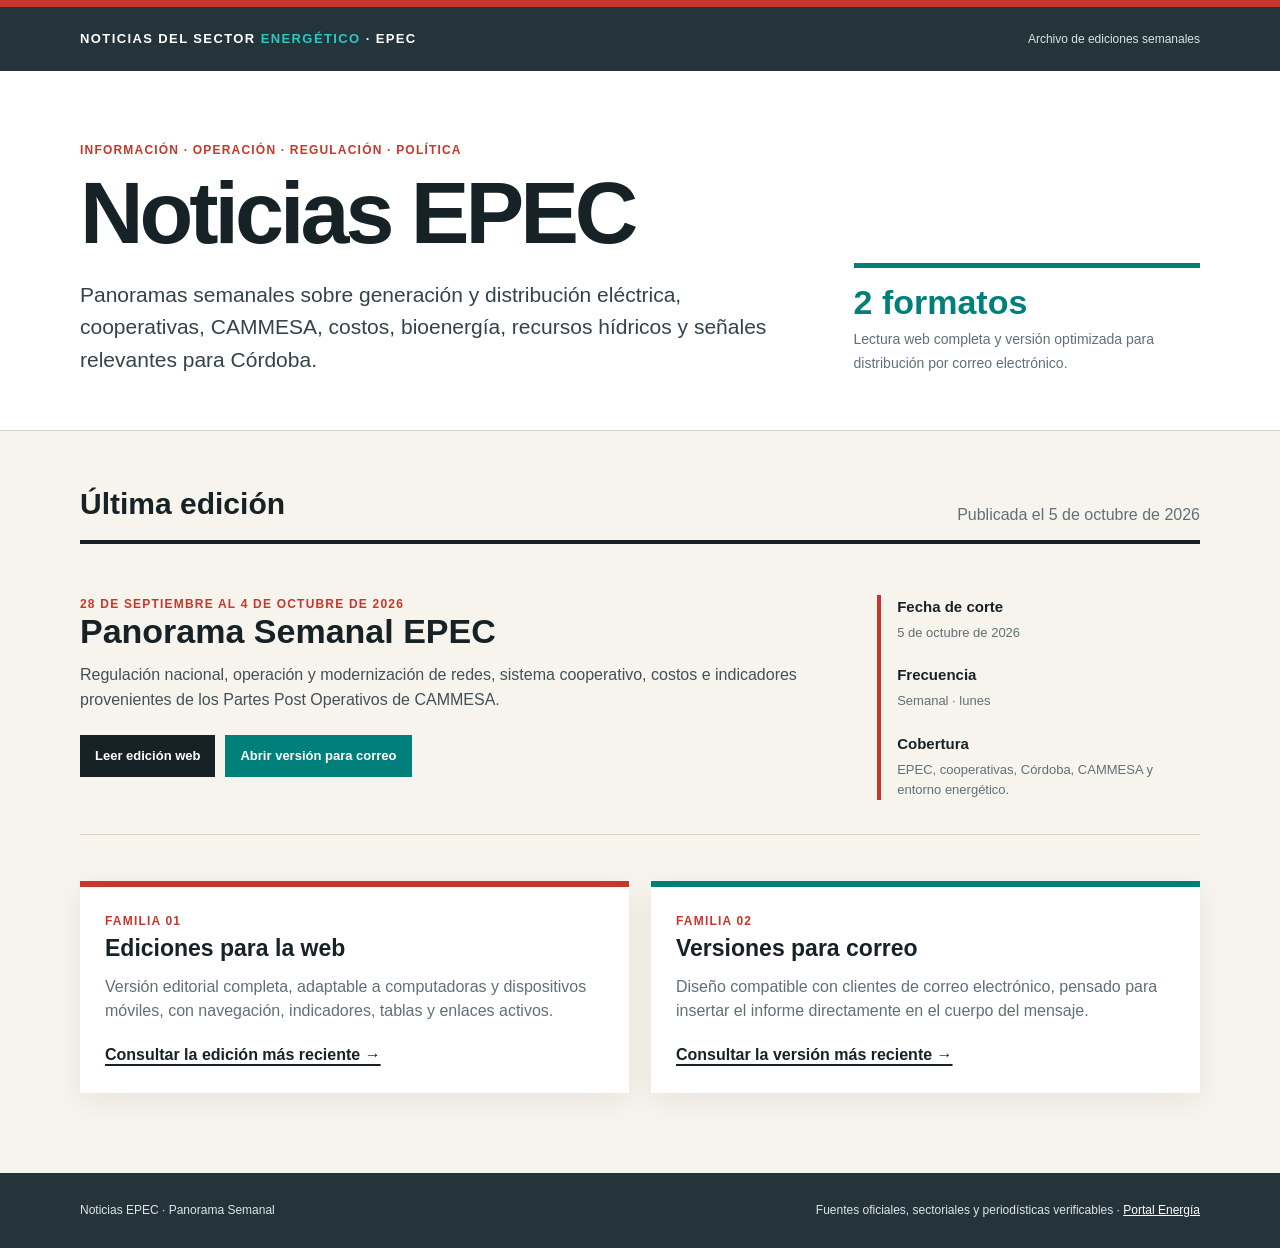
==== index.html @ 36ed0ee5 "Publicar Panorama Semanal EPEC del 5 de octubre de 2026" ====
<!doctype html>
<html lang="es">
<head>
  <meta charset="utf-8">
  <meta name="viewport" content="width=device-width,initial-scale=1">
  <meta name="description" content="Panorama Semanal EPEC: noticias, informes e indicadores sobre generación y distribución eléctrica en Córdoba.">
  <title>Noticias EPEC | Panorama Semanal</title>
  <style>
    :root{--ink:#172226;--paper:#f7f4ed;--white:#fff;--red:#c9362c;--teal:#007f7b;--line:#d8d1c4;--muted:#607076;--dark:#24343a}
    *{box-sizing:border-box}body{margin:0;background:var(--paper);color:var(--ink);font-family:Arial,Calibri,sans-serif;line-height:1.55}
    a{color:inherit}.masthead{background:var(--dark);color:#fff;border-top:7px solid var(--red)}
    .masthead-inner,.wrap{width:min(1120px,calc(100% - 40px));margin:auto}.masthead-inner{padding:22px 0;display:flex;justify-content:space-between;gap:24px;align-items:center}
    .brand{font-size:13px;font-weight:700;letter-spacing:1.4px;text-transform:uppercase}.brand span{color:#2dc6c1}.edition{font-size:12px;color:#dbe4e5}
    .hero{background:#fff;border-bottom:1px solid var(--line)}.hero-grid{width:min(1120px,calc(100% - 40px));margin:auto;padding:70px 0 54px;display:grid;grid-template-columns:1.35fr .65fr;gap:54px;align-items:end}
    .eyebrow{color:var(--red);font-size:12px;font-weight:700;letter-spacing:1.2px;text-transform:uppercase}.hero h1{font-size:clamp(45px,7vw,88px);line-height:.93;letter-spacing:-4px;margin:12px 0 25px;max-width:800px}
    .intro{font-size:21px;max-width:760px;margin:0;color:#34434a}.signal{border-top:5px solid var(--teal);padding-top:17px}.signal b{display:block;font-size:34px;line-height:1;color:var(--teal);margin-bottom:8px}.signal span{font-size:14px;color:var(--muted)}
    .wrap{padding:50px 0 80px}.section-head{display:flex;align-items:end;justify-content:space-between;gap:20px;border-bottom:4px solid var(--ink);padding-bottom:12px;margin-bottom:25px}.section-head h2{font-size:30px;margin:0}.section-head p{margin:0;color:var(--muted)}
    .lead{display:grid;grid-template-columns:1.4fr .6fr;border-bottom:1px solid var(--line);padding:26px 0 34px;gap:44px}.lead h3{font-size:34px;line-height:1.08;margin:0 0 13px}.lead p{margin:0;color:#405158}
    .meta{font-size:13px;color:var(--muted);border-left:4px solid var(--red);padding-left:16px}.meta strong{display:block;color:var(--ink);font-size:15px;margin-bottom:5px}
    .actions{display:flex;flex-wrap:wrap;gap:10px;margin-top:22px}.btn{display:inline-block;padding:11px 15px;background:var(--ink);color:#fff;text-decoration:none;font-size:13px;font-weight:700}.btn.alt{background:var(--teal)}
    .families{display:grid;grid-template-columns:1fr 1fr;gap:22px;margin-top:46px}.card{background:#fff;border-top:6px solid var(--red);padding:25px;box-shadow:0 8px 28px rgba(26,35,38,.07)}.card.email{border-top-color:var(--teal)}.card h3{font-size:23px;margin:0 0 8px}.card p{color:var(--muted);margin:0 0 19px}.card a{font-weight:700;text-decoration-thickness:2px;text-underline-offset:4px}
    footer{background:var(--dark);color:#dce5e6;padding:28px 0;font-size:12px}footer .wrap{padding:0;display:flex;justify-content:space-between;gap:20px}footer a{color:#fff}
    @media(max-width:760px){.hero-grid,.lead,.families{grid-template-columns:1fr}.hero-grid{padding:48px 0}.hero h1{letter-spacing:-2px}.signal{margin-top:12px}.masthead-inner,footer .wrap{align-items:flex-start;flex-direction:column}.lead{gap:22px}.section-head{align-items:flex-start;flex-direction:column}}
  </style>
</head>
<body>
  <header class="masthead"><div class="masthead-inner"><div class="brand">Noticias del sector <span>energético</span> · EPEC</div><div class="edition">Archivo de ediciones semanales</div></div></header>
  <section class="hero"><div class="hero-grid"><div><div class="eyebrow">Información · operación · regulación · política</div><h1>Noticias EPEC</h1><p class="intro">Panoramas semanales sobre generación y distribución eléctrica, cooperativas, CAMMESA, costos, bioenergía, recursos hídricos y señales relevantes para Córdoba.</p></div><div class="signal"><b>2 formatos</b><span>Lectura web completa y versión optimizada para distribución por correo electrónico.</span></div></div></section>
  <main class="wrap">
    <div class="section-head"><h2>Última edición</h2><p>Publicada el 5 de octubre de 2026</p></div>
    <article class="lead">
      <div><div class="eyebrow">28 de septiembre al 4 de octubre de 2026</div><h3>Panorama Semanal EPEC</h3><p>Regulación nacional, operación y modernización de redes, sistema cooperativo, costos e indicadores provenientes de los Partes Post Operativos de CAMMESA.</p><div class="actions"><a class="btn" href="ediciones/2026/10/2026-10-05/index.html">Leer edición web</a><a class="btn alt" href="ediciones/2026/10/2026-10-05/Panorama_Semanal_EPEC_2026-10-05_email.html">Abrir versión para correo</a></div></div>
      <aside class="meta"><strong>Fecha de corte</strong>5 de octubre de 2026<br><br><strong>Frecuencia</strong>Semanal · lunes<br><br><strong>Cobertura</strong>EPEC, cooperativas, Córdoba, CAMMESA y entorno energético.</aside>
    </article>
    <div class="families">
      <section class="card"><div class="eyebrow">Familia 01</div><h3>Ediciones para la web</h3><p>Versión editorial completa, adaptable a computadoras y dispositivos móviles, con navegación, indicadores, tablas y enlaces activos.</p><a href="ediciones/2026/10/2026-10-05/index.html">Consultar la edición más reciente →</a></section>
      <section class="card email"><div class="eyebrow">Familia 02</div><h3>Versiones para correo</h3><p>Diseño compatible con clientes de correo electrónico, pensado para insertar el informe directamente en el cuerpo del mensaje.</p><a href="ediciones/2026/10/2026-10-05/Panorama_Semanal_EPEC_2026-10-05_email.html">Consultar la versión más reciente →</a></section>
    </div>
  </main>
  <footer><div class="wrap"><span>Noticias EPEC · Panorama Semanal</span><span>Fuentes oficiales, sectoriales y periodísticas verificables · <a href="https://fgpino.github.io/energia/">Portal Energía</a></span></div></footer>
</body>
</html>
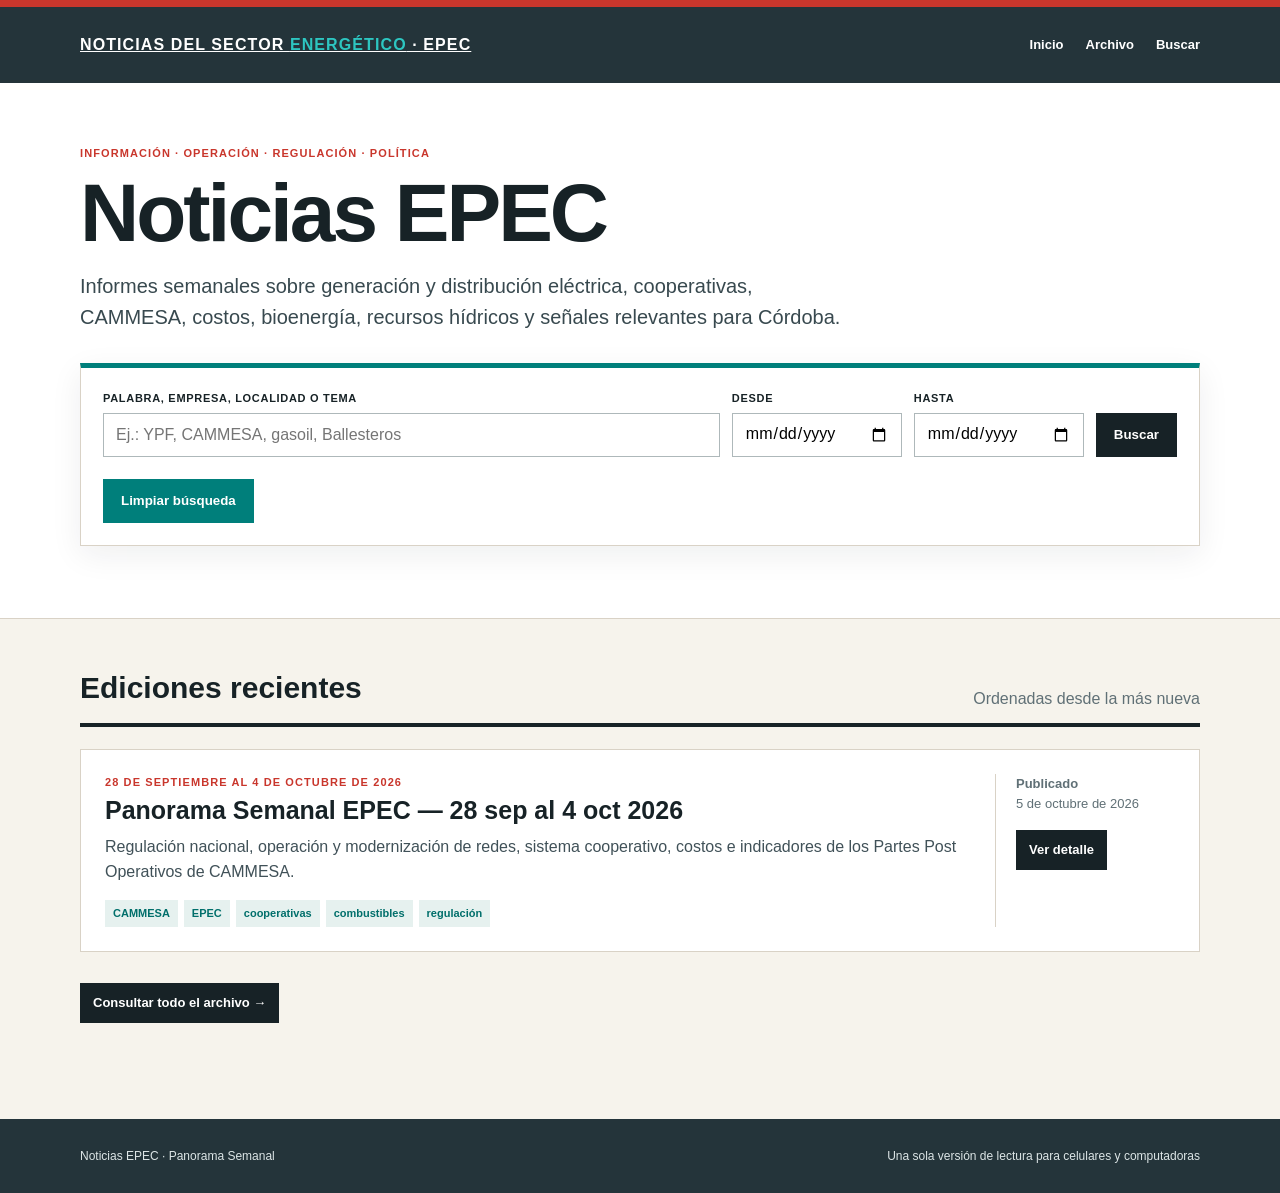
==== commit ecc29c74: "Incorporar portal móvil, archivo y búsqueda de informes" ====
--- a/index.html
+++ b/index.html
@@ -1,42 +1 @@
-<!doctype html>
-<html lang="es">
-<head>
-  <meta charset="utf-8">
-  <meta name="viewport" content="width=device-width,initial-scale=1">
-  <meta name="description" content="Panorama Semanal EPEC: noticias, informes e indicadores sobre generación y distribución eléctrica en Córdoba.">
-  <title>Noticias EPEC | Panorama Semanal</title>
-  <style>
-    :root{--ink:#172226;--paper:#f7f4ed;--white:#fff;--red:#c9362c;--teal:#007f7b;--line:#d8d1c4;--muted:#607076;--dark:#24343a}
-    *{box-sizing:border-box}body{margin:0;background:var(--paper);color:var(--ink);font-family:Arial,Calibri,sans-serif;line-height:1.55}
-    a{color:inherit}.masthead{background:var(--dark);color:#fff;border-top:7px solid var(--red)}
-    .masthead-inner,.wrap{width:min(1120px,calc(100% - 40px));margin:auto}.masthead-inner{padding:22px 0;display:flex;justify-content:space-between;gap:24px;align-items:center}
-    .brand{font-size:13px;font-weight:700;letter-spacing:1.4px;text-transform:uppercase}.brand span{color:#2dc6c1}.edition{font-size:12px;color:#dbe4e5}
-    .hero{background:#fff;border-bottom:1px solid var(--line)}.hero-grid{width:min(1120px,calc(100% - 40px));margin:auto;padding:70px 0 54px;display:grid;grid-template-columns:1.35fr .65fr;gap:54px;align-items:end}
-    .eyebrow{color:var(--red);font-size:12px;font-weight:700;letter-spacing:1.2px;text-transform:uppercase}.hero h1{font-size:clamp(45px,7vw,88px);line-height:.93;letter-spacing:-4px;margin:12px 0 25px;max-width:800px}
-    .intro{font-size:21px;max-width:760px;margin:0;color:#34434a}.signal{border-top:5px solid var(--teal);padding-top:17px}.signal b{display:block;font-size:34px;line-height:1;color:var(--teal);margin-bottom:8px}.signal span{font-size:14px;color:var(--muted)}
-    .wrap{padding:50px 0 80px}.section-head{display:flex;align-items:end;justify-content:space-between;gap:20px;border-bottom:4px solid var(--ink);padding-bottom:12px;margin-bottom:25px}.section-head h2{font-size:30px;margin:0}.section-head p{margin:0;color:var(--muted)}
-    .lead{display:grid;grid-template-columns:1.4fr .6fr;border-bottom:1px solid var(--line);padding:26px 0 34px;gap:44px}.lead h3{font-size:34px;line-height:1.08;margin:0 0 13px}.lead p{margin:0;color:#405158}
-    .meta{font-size:13px;color:var(--muted);border-left:4px solid var(--red);padding-left:16px}.meta strong{display:block;color:var(--ink);font-size:15px;margin-bottom:5px}
-    .actions{display:flex;flex-wrap:wrap;gap:10px;margin-top:22px}.btn{display:inline-block;padding:11px 15px;background:var(--ink);color:#fff;text-decoration:none;font-size:13px;font-weight:700}.btn.alt{background:var(--teal)}
-    .families{display:grid;grid-template-columns:1fr 1fr;gap:22px;margin-top:46px}.card{background:#fff;border-top:6px solid var(--red);padding:25px;box-shadow:0 8px 28px rgba(26,35,38,.07)}.card.email{border-top-color:var(--teal)}.card h3{font-size:23px;margin:0 0 8px}.card p{color:var(--muted);margin:0 0 19px}.card a{font-weight:700;text-decoration-thickness:2px;text-underline-offset:4px}
-    footer{background:var(--dark);color:#dce5e6;padding:28px 0;font-size:12px}footer .wrap{padding:0;display:flex;justify-content:space-between;gap:20px}footer a{color:#fff}
-    @media(max-width:760px){.hero-grid,.lead,.families{grid-template-columns:1fr}.hero-grid{padding:48px 0}.hero h1{letter-spacing:-2px}.signal{margin-top:12px}.masthead-inner,footer .wrap{align-items:flex-start;flex-direction:column}.lead{gap:22px}.section-head{align-items:flex-start;flex-direction:column}}
-  </style>
-</head>
-<body>
-  <header class="masthead"><div class="masthead-inner"><div class="brand">Noticias del sector <span>energético</span> · EPEC</div><div class="edition">Archivo de ediciones semanales</div></div></header>
-  <section class="hero"><div class="hero-grid"><div><div class="eyebrow">Información · operación · regulación · política</div><h1>Noticias EPEC</h1><p class="intro">Panoramas semanales sobre generación y distribución eléctrica, cooperativas, CAMMESA, costos, bioenergía, recursos hídricos y señales relevantes para Córdoba.</p></div><div class="signal"><b>2 formatos</b><span>Lectura web completa y versión optimizada para distribución por correo electrónico.</span></div></div></section>
-  <main class="wrap">
-    <div class="section-head"><h2>Última edición</h2><p>Publicada el 5 de octubre de 2026</p></div>
-    <article class="lead">
-      <div><div class="eyebrow">28 de septiembre al 4 de octubre de 2026</div><h3>Panorama Semanal EPEC</h3><p>Regulación nacional, operación y modernización de redes, sistema cooperativo, costos e indicadores provenientes de los Partes Post Operativos de CAMMESA.</p><div class="actions"><a class="btn" href="ediciones/2026/10/2026-10-05/index.html">Leer edición web</a><a class="btn alt" href="ediciones/2026/10/2026-10-05/Panorama_Semanal_EPEC_2026-10-05_email.html">Abrir versión para correo</a></div></div>
-      <aside class="meta"><strong>Fecha de corte</strong>5 de octubre de 2026<br><br><strong>Frecuencia</strong>Semanal · lunes<br><br><strong>Cobertura</strong>EPEC, cooperativas, Córdoba, CAMMESA y entorno energético.</aside>
-    </article>
-    <div class="families">
-      <section class="card"><div class="eyebrow">Familia 01</div><h3>Ediciones para la web</h3><p>Versión editorial completa, adaptable a computadoras y dispositivos móviles, con navegación, indicadores, tablas y enlaces activos.</p><a href="ediciones/2026/10/2026-10-05/index.html">Consultar la edición más reciente →</a></section>
-      <section class="card email"><div class="eyebrow">Familia 02</div><h3>Versiones para correo</h3><p>Diseño compatible con clientes de correo electrónico, pensado para insertar el informe directamente en el cuerpo del mensaje.</p><a href="ediciones/2026/10/2026-10-05/Panorama_Semanal_EPEC_2026-10-05_email.html">Consultar la versión más reciente →</a></section>
-    </div>
-  </main>
-  <footer><div class="wrap"><span>Noticias EPEC · Panorama Semanal</span><span>Fuentes oficiales, sectoriales y periodísticas verificables · <a href="https://fgpino.github.io/energia/">Portal Energía</a></span></div></footer>
-</body>
-</html>
+<!doctype html><html lang="es" data-base="./"><head><meta charset="utf-8"><meta name="viewport" content="width=device-width,initial-scale=1"><meta name="description" content="Noticias EPEC: archivo y buscador de panoramas semanales del sector energético de Córdoba."><title>Noticias EPEC | Informes semanales</title><link rel="stylesheet" href="assets/site.css"></head><body><header class="masthead"><div class="bar"><a class="brand" href="./">Noticias del sector <span>energético</span> · EPEC</a><nav class="nav"><a href="./">Inicio</a><a href="archivo/">Archivo</a><a href="#buscar">Buscar</a></nav></div></header><section class="hero"><div class="wrap"><div class="eyebrow">Información · operación · regulación · política</div><h1>Noticias EPEC</h1><p>Informes semanales sobre generación y distribución eléctrica, cooperativas, CAMMESA, costos, bioenergía, recursos hídricos y señales relevantes para Córdoba.</p><section class="search-panel" id="buscar"><form id="search-form" class="search-grid"><div class="field"><label for="q">Palabra, empresa, localidad o tema</label><input id="q" name="q" type="search" placeholder="Ej.: YPF, CAMMESA, gasoil, Ballesteros"></div><div class="field"><label for="desde">Desde</label><input id="desde" name="desde" type="date"></div><div class="field"><label for="hasta">Hasta</label><input id="hasta" name="hasta" type="date"></div><button class="button" type="submit">Buscar</button></form><div class="actions"><button class="button secondary" id="clear-search" type="button">Limpiar búsqueda</button></div></section><section class="results" id="results"></section></div></section><main class="wrap main"><div class="section-head"><h2>Ediciones recientes</h2><p>Ordenadas desde la más nueva</p></div><div class="cards" data-latest></div><p><a class="link" href="archivo/">Consultar todo el archivo →</a></p></main><footer><div class="wrap"><span>Noticias EPEC · Panorama Semanal</span><span>Una sola versión de lectura para celulares y computadoras</span></div></footer><script src="assets/app.js"></script></body></html>
--- a/assets/site.css
+++ b/assets/site.css
@@ -0,0 +1,13 @@
+
+:root{--ink:#172226;--paper:#f6f3ec;--white:#fff;--red:#c9362c;--teal:#007f7b;--cyan:#2dc6c1;--line:#d9d2c6;--muted:#607076;--dark:#24343a}
+*{box-sizing:border-box}html{scroll-behavior:smooth}body{margin:0;background:var(--paper);color:var(--ink);font-family:Arial,Calibri,sans-serif;line-height:1.55}a{color:inherit}
+.masthead{background:var(--dark);color:#fff;border-top:7px solid var(--red)}.bar,.wrap{width:min(1120px,calc(100% - 36px));margin:auto}.bar{min-height:76px;display:flex;align-items:center;justify-content:space-between;gap:24px}.brand{font-weight:800;text-transform:uppercase;letter-spacing:1.1px}.brand span{color:var(--cyan)}
+.nav{display:flex;gap:22px;font-size:13px;font-weight:700}.nav a{text-decoration:none}.hero{background:#fff;border-bottom:1px solid var(--line)}.hero .wrap{padding:62px 0 46px}.eyebrow{color:var(--red);font-size:11px;font-weight:800;letter-spacing:1.1px;text-transform:uppercase}.hero h1{font-size:clamp(43px,7vw,82px);line-height:.96;letter-spacing:-3px;margin:12px 0 18px}.hero p{max-width:770px;font-size:20px;color:#38494f;margin:0}
+.search-panel{background:#fff;border:1px solid var(--line);border-top:5px solid var(--teal);padding:22px;margin-top:30px;box-shadow:0 9px 30px rgba(25,35,39,.07)}.search-grid{display:grid;grid-template-columns:minmax(240px,1fr) 170px 170px auto;gap:12px;align-items:end}.field label{display:block;font-size:11px;font-weight:800;text-transform:uppercase;letter-spacing:.7px;margin-bottom:6px}.field input{width:100%;height:44px;border:1px solid #aeb8ba;background:#fff;padding:0 12px;font:inherit}.button{height:44px;border:0;background:var(--ink);color:#fff;padding:0 18px;font-weight:800;cursor:pointer}.button.secondary{background:var(--teal)}
+.wrap.main{padding:46px 0 80px}.section-head{display:flex;justify-content:space-between;align-items:end;gap:20px;padding-bottom:12px;border-bottom:4px solid var(--ink);margin:0 0 22px}.section-head h2{font-size:30px;margin:0}.section-head p{margin:0;color:var(--muted)}
+.cards{display:grid;gap:18px}.card{background:#fff;border:1px solid var(--line);padding:24px;display:grid;grid-template-columns:1fr 180px;gap:28px}.card h3{font-size:25px;line-height:1.15;margin:5px 0 10px}.card p{margin:0;color:#405158}.tags{display:flex;flex-wrap:wrap;gap:6px;margin-top:15px}.tag{font-size:11px;font-weight:700;background:#e6f1ef;color:#006f6b;padding:5px 8px}.card-side{border-left:1px solid var(--line);padding-left:20px}.date{font-size:13px;color:var(--muted)}.link{display:inline-block;background:var(--ink);color:#fff;text-decoration:none;font-weight:800;font-size:13px;padding:10px 13px;margin-top:15px}
+.results{margin-top:26px}.result{background:#fff;border-left:5px solid var(--red);padding:20px;margin:0 0 13px}.result h3{margin:0 0 5px}.result p{margin:7px 0;color:#43535a}.result mark{background:#fff0a7}.result-meta{font-size:12px;color:var(--muted)}.empty{padding:22px;background:#fff;border:1px solid var(--line)}
+.detail{background:#fff;border-top:6px solid var(--teal);padding:28px}.detail h1{font-size:40px;line-height:1.05;margin:7px 0 12px}.facts{display:grid;grid-template-columns:repeat(3,1fr);gap:12px;margin:24px 0}.fact{background:var(--paper);padding:14px}.fact b{display:block;font-size:11px;text-transform:uppercase;color:var(--teal);margin-bottom:4px}.actions{display:flex;gap:10px;flex-wrap:wrap;margin-top:22px}
+footer{background:var(--dark);color:#dce5e6;padding:28px 0;font-size:12px}footer .wrap{display:flex;justify-content:space-between;gap:20px}
+@media(max-width:780px){.bar{align-items:flex-start;flex-direction:column;padding:18px 0}.nav{width:100%;justify-content:space-between;gap:10px}.hero .wrap{padding:42px 0 34px}.hero h1{letter-spacing:-2px}.search-grid{grid-template-columns:1fr 1fr}.search-grid .field:first-child{grid-column:1/-1}.search-grid .button{grid-column:1/-1}.section-head{align-items:flex-start;flex-direction:column}.card{grid-template-columns:1fr}.card-side{border-left:0;border-top:1px solid var(--line);padding:16px 0 0}.facts{grid-template-columns:1fr}footer .wrap{flex-direction:column}}
+@media(max-width:480px){.search-grid{grid-template-columns:1fr}.search-grid .field:first-child{grid-column:auto}.search-grid .button{grid-column:auto}.hero p{font-size:17px}.detail h1{font-size:32px}}
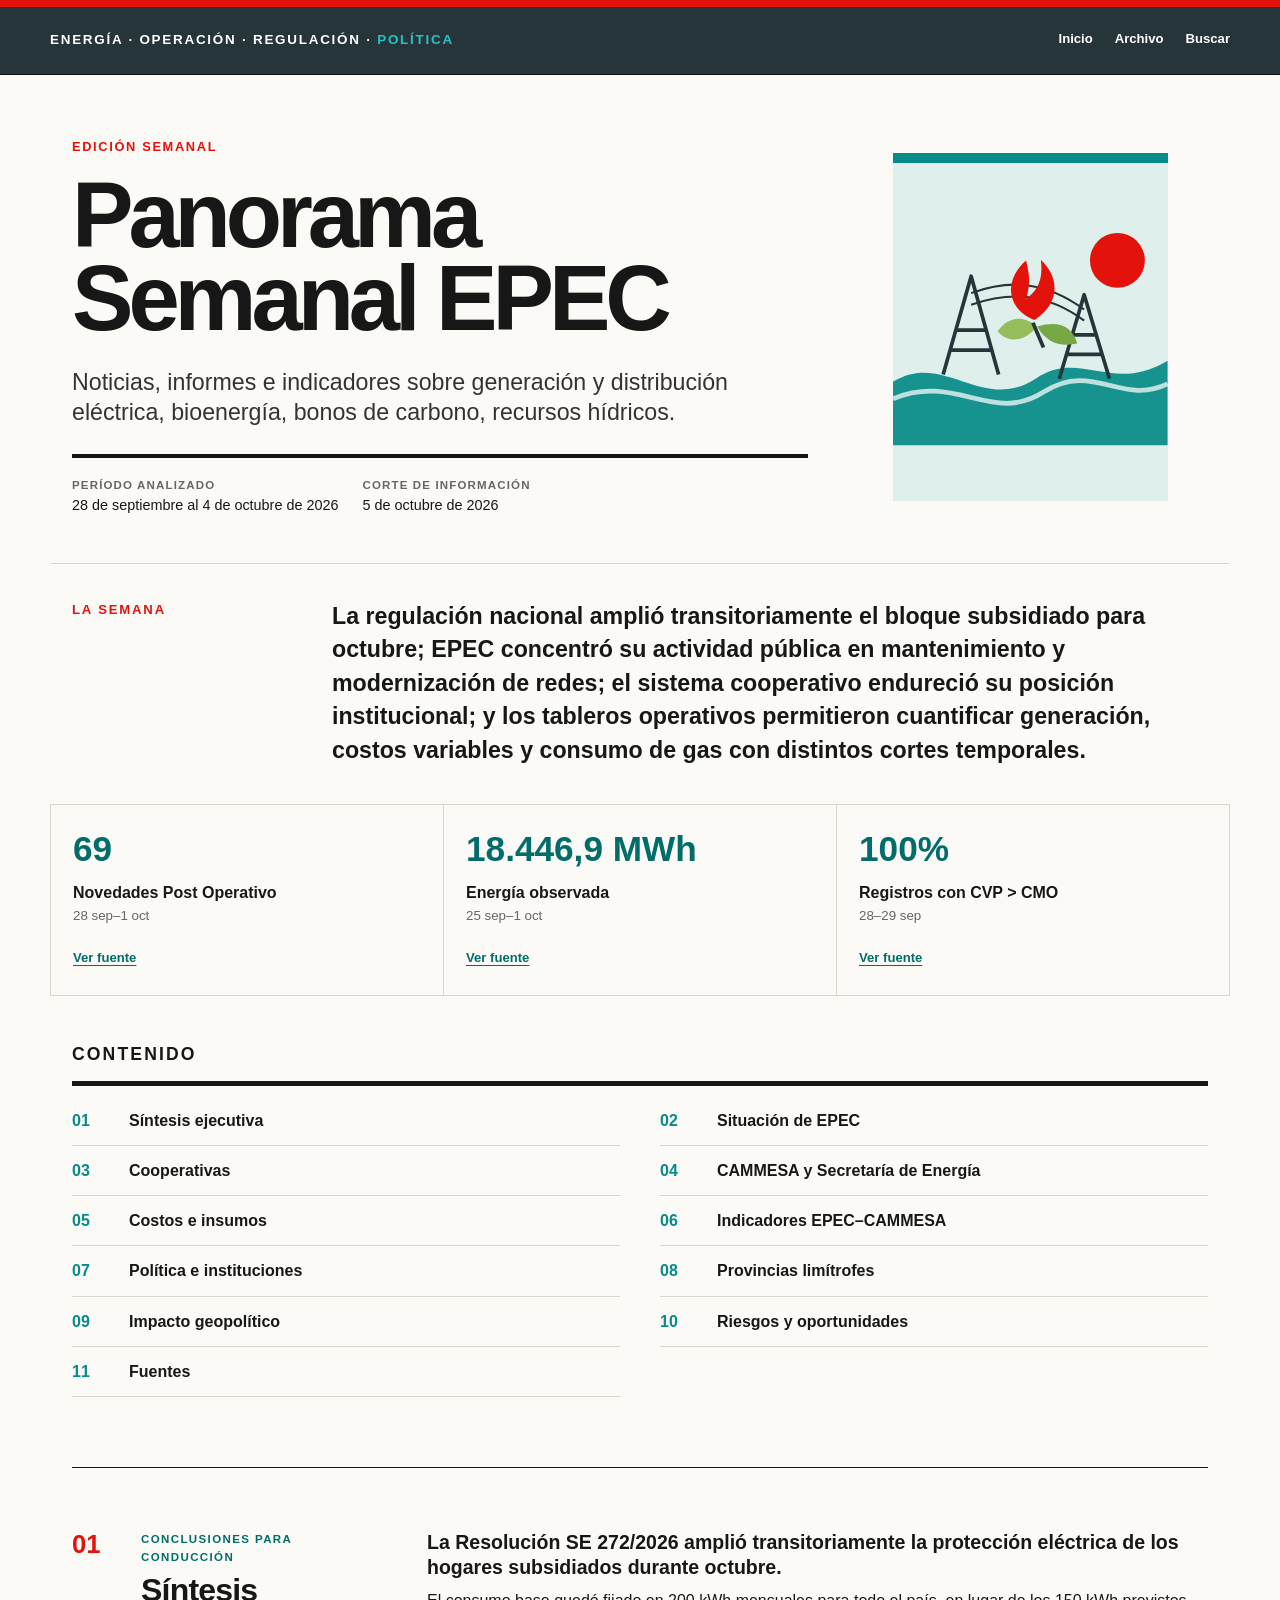
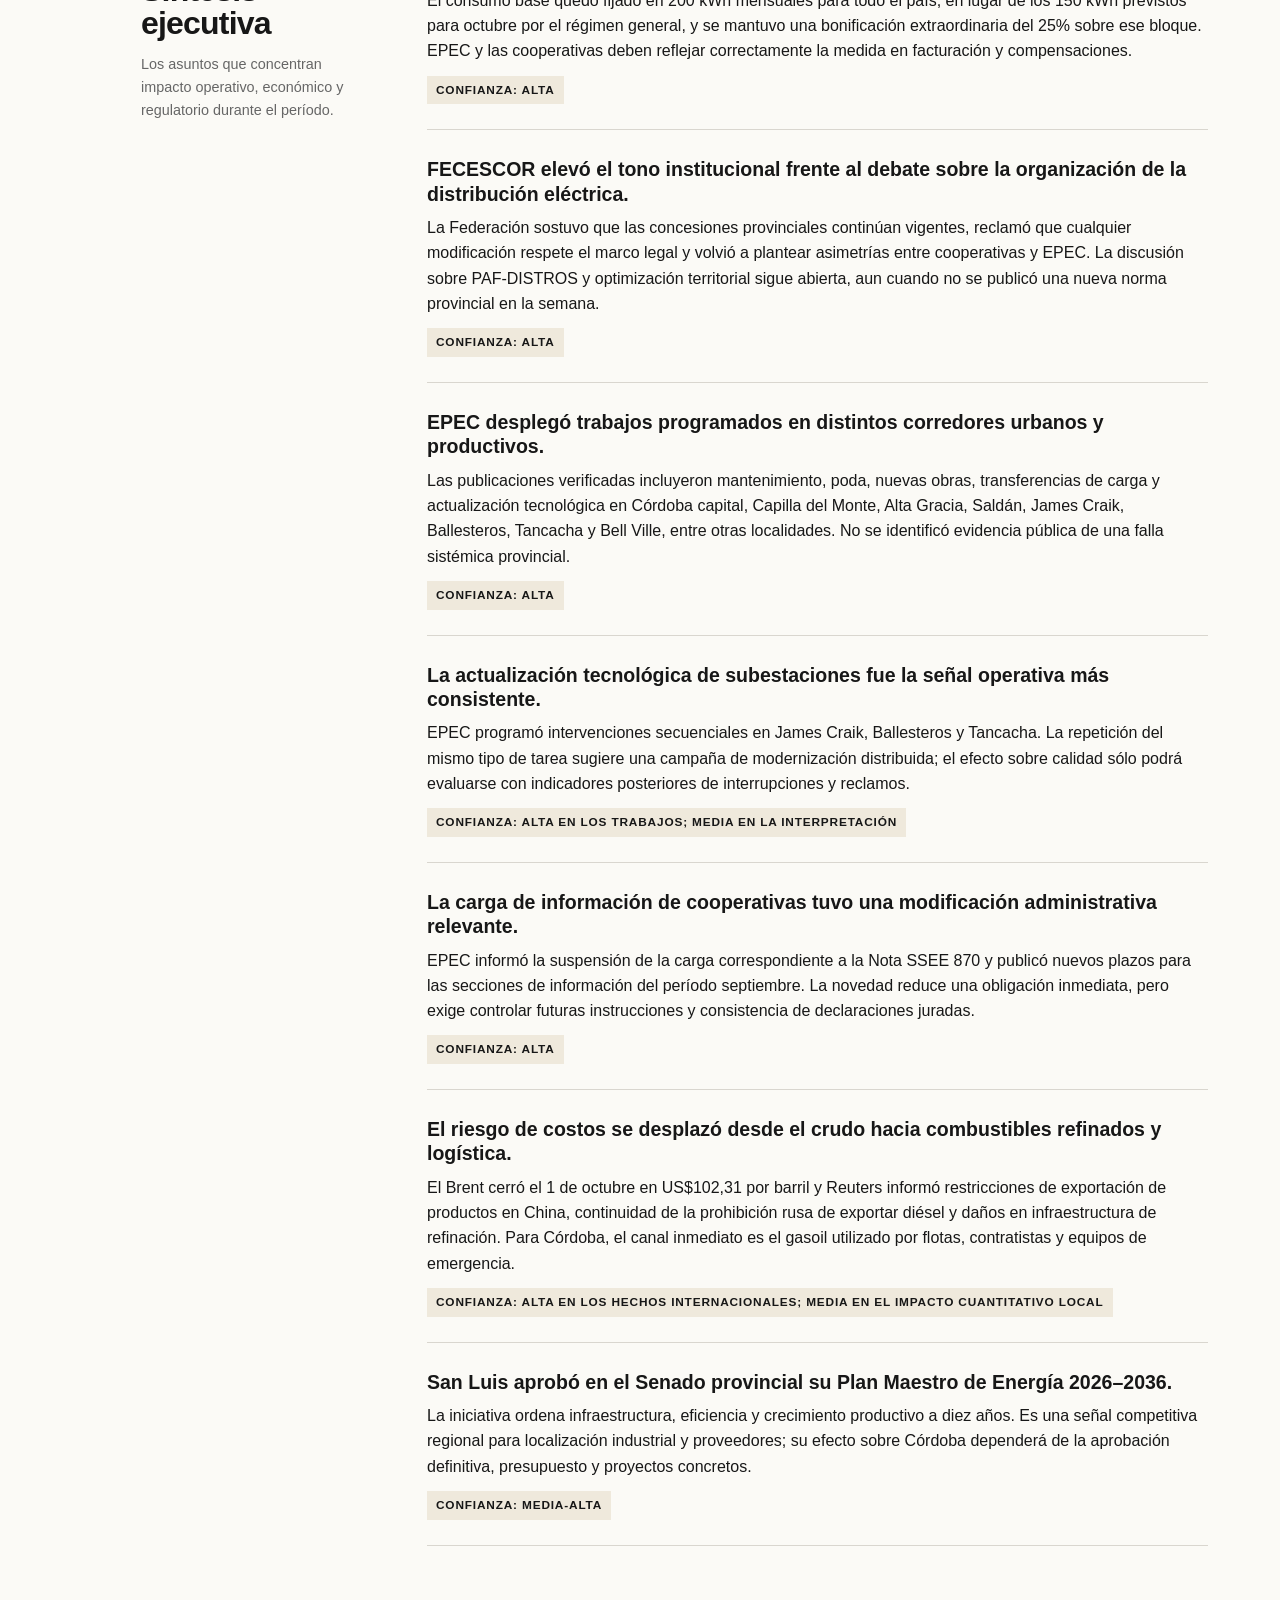
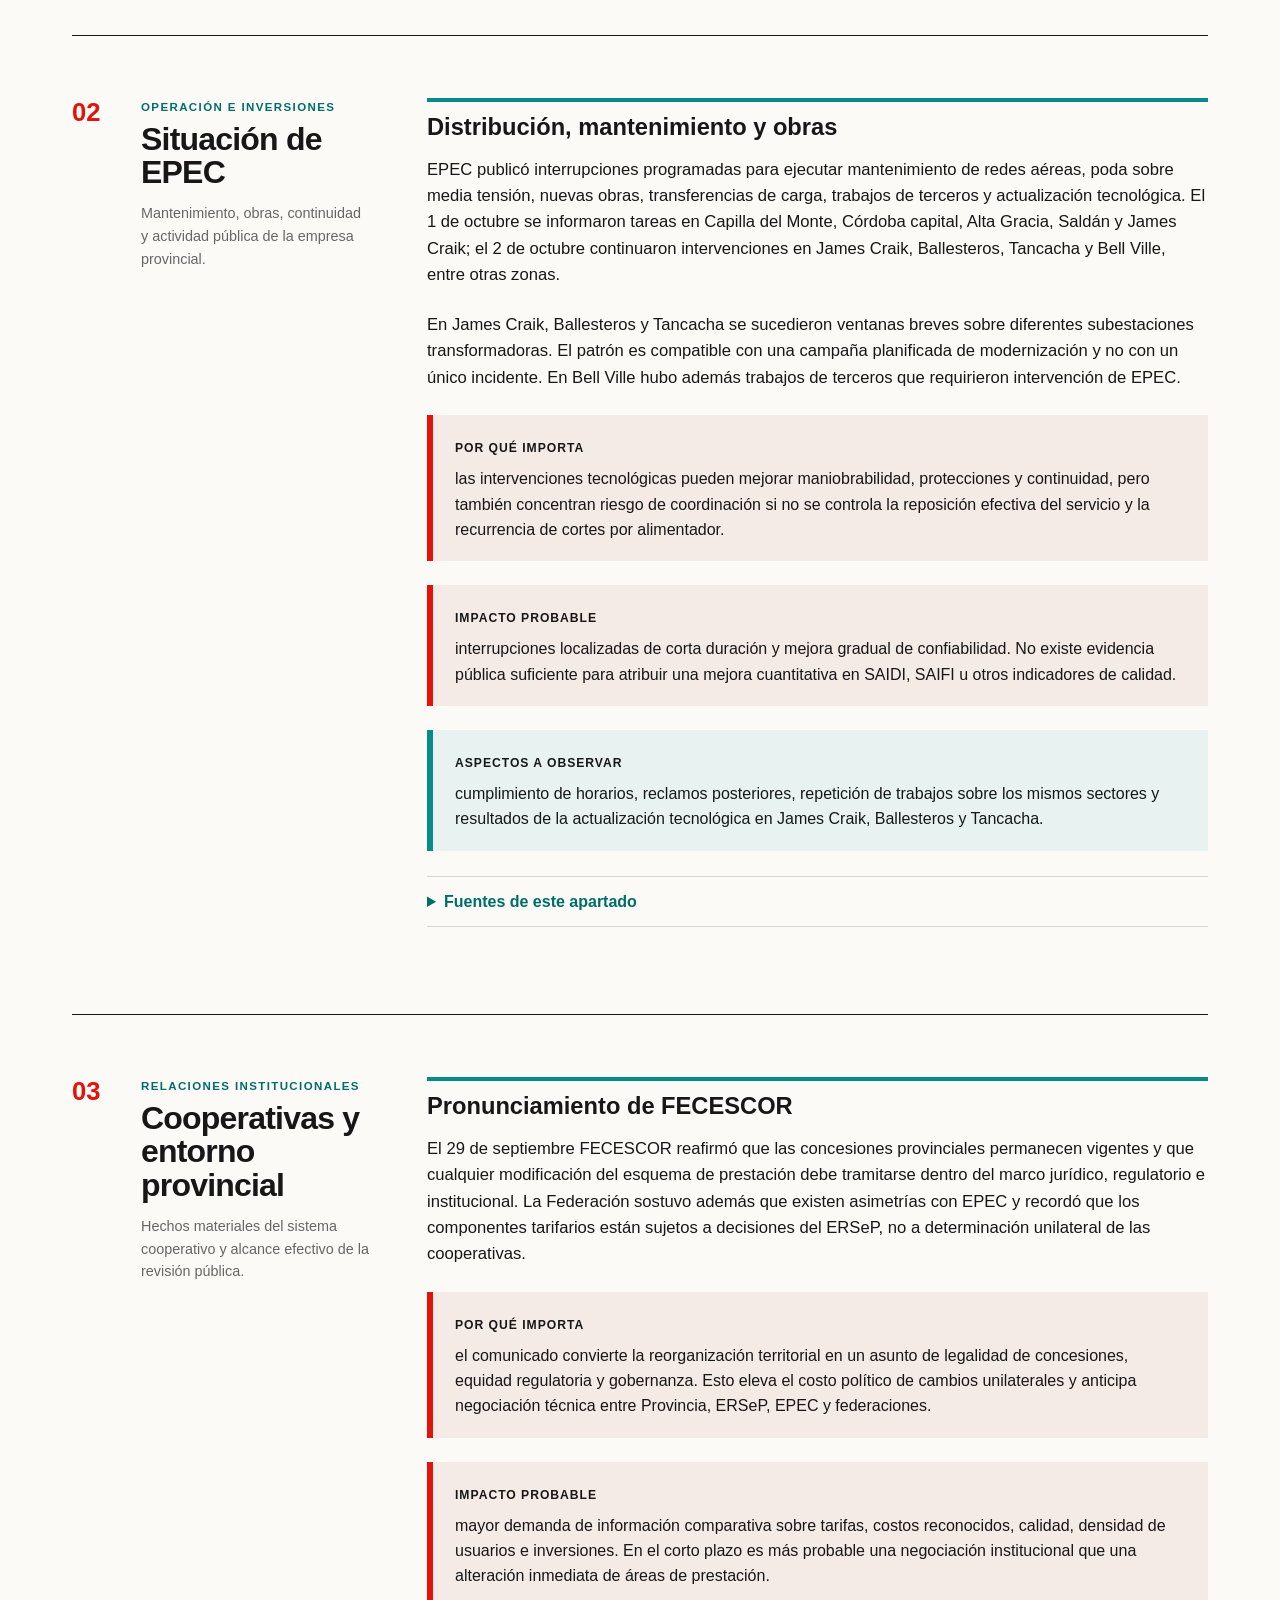
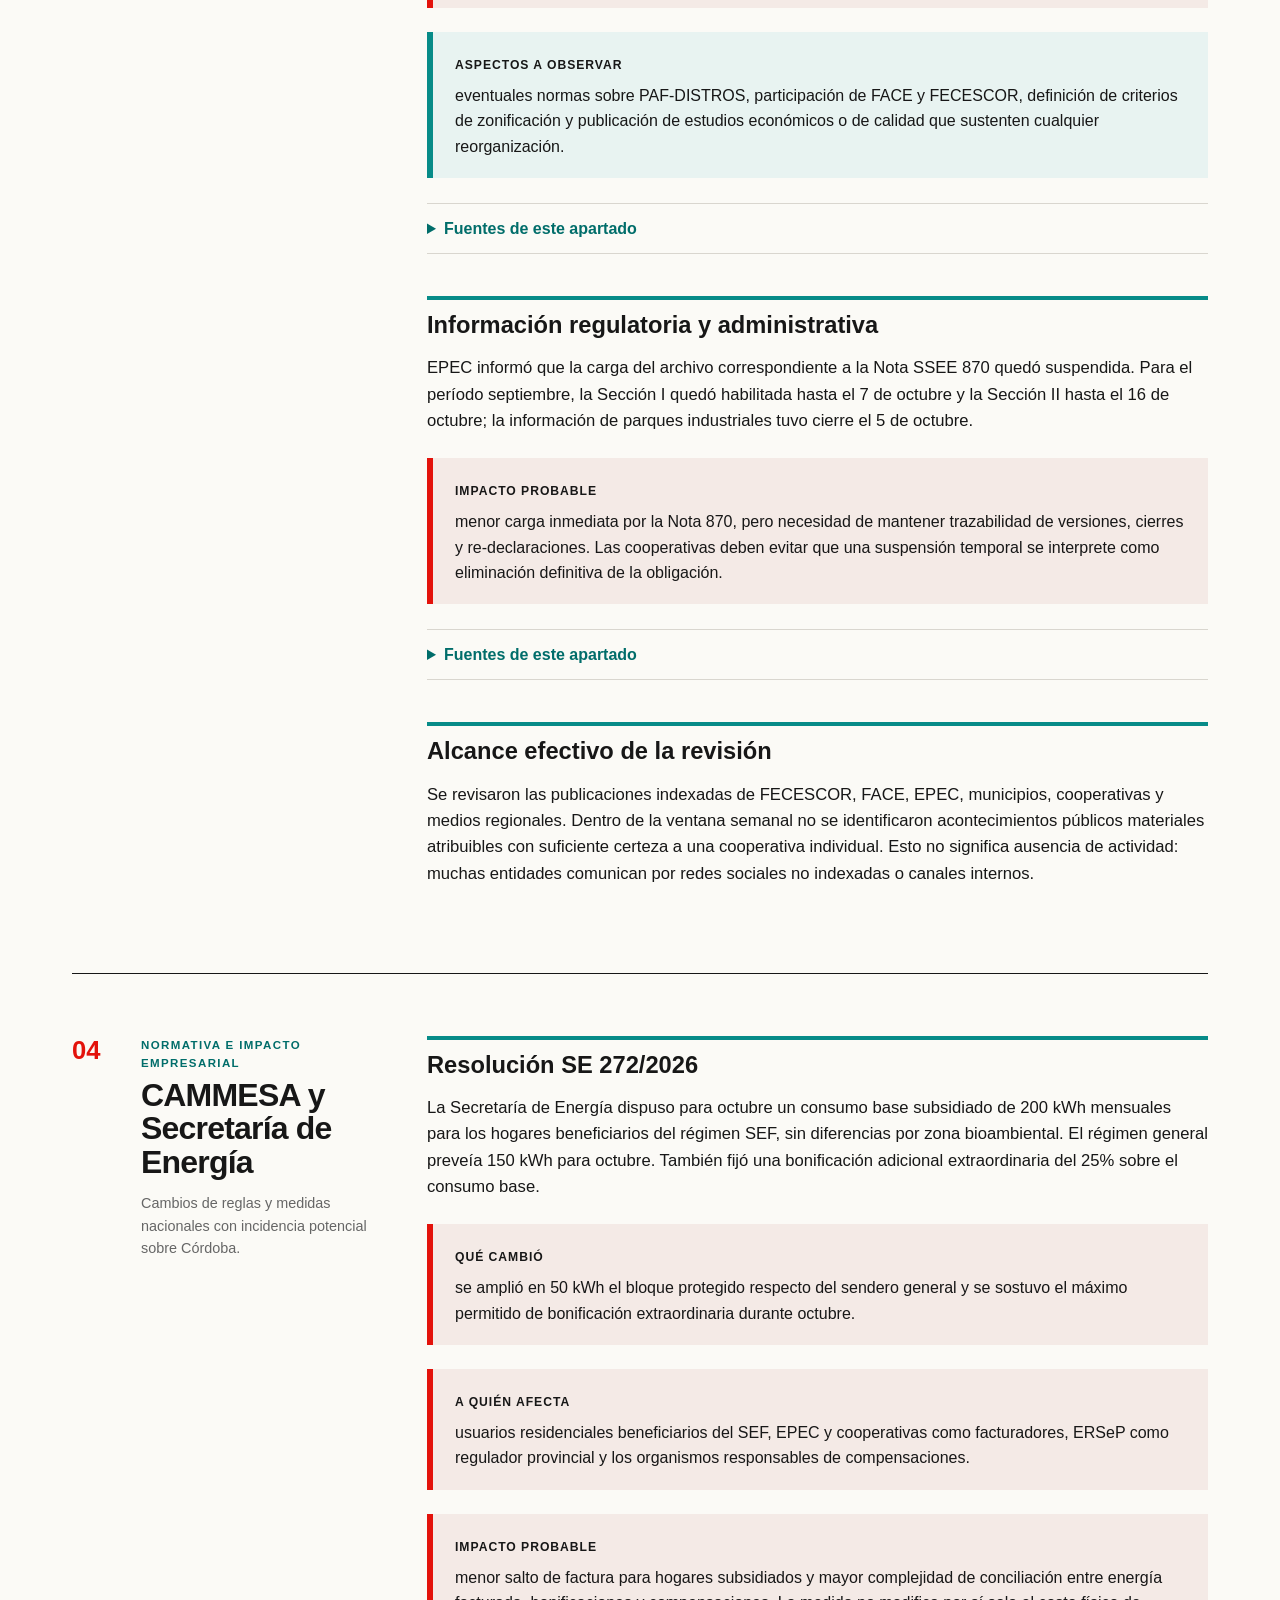
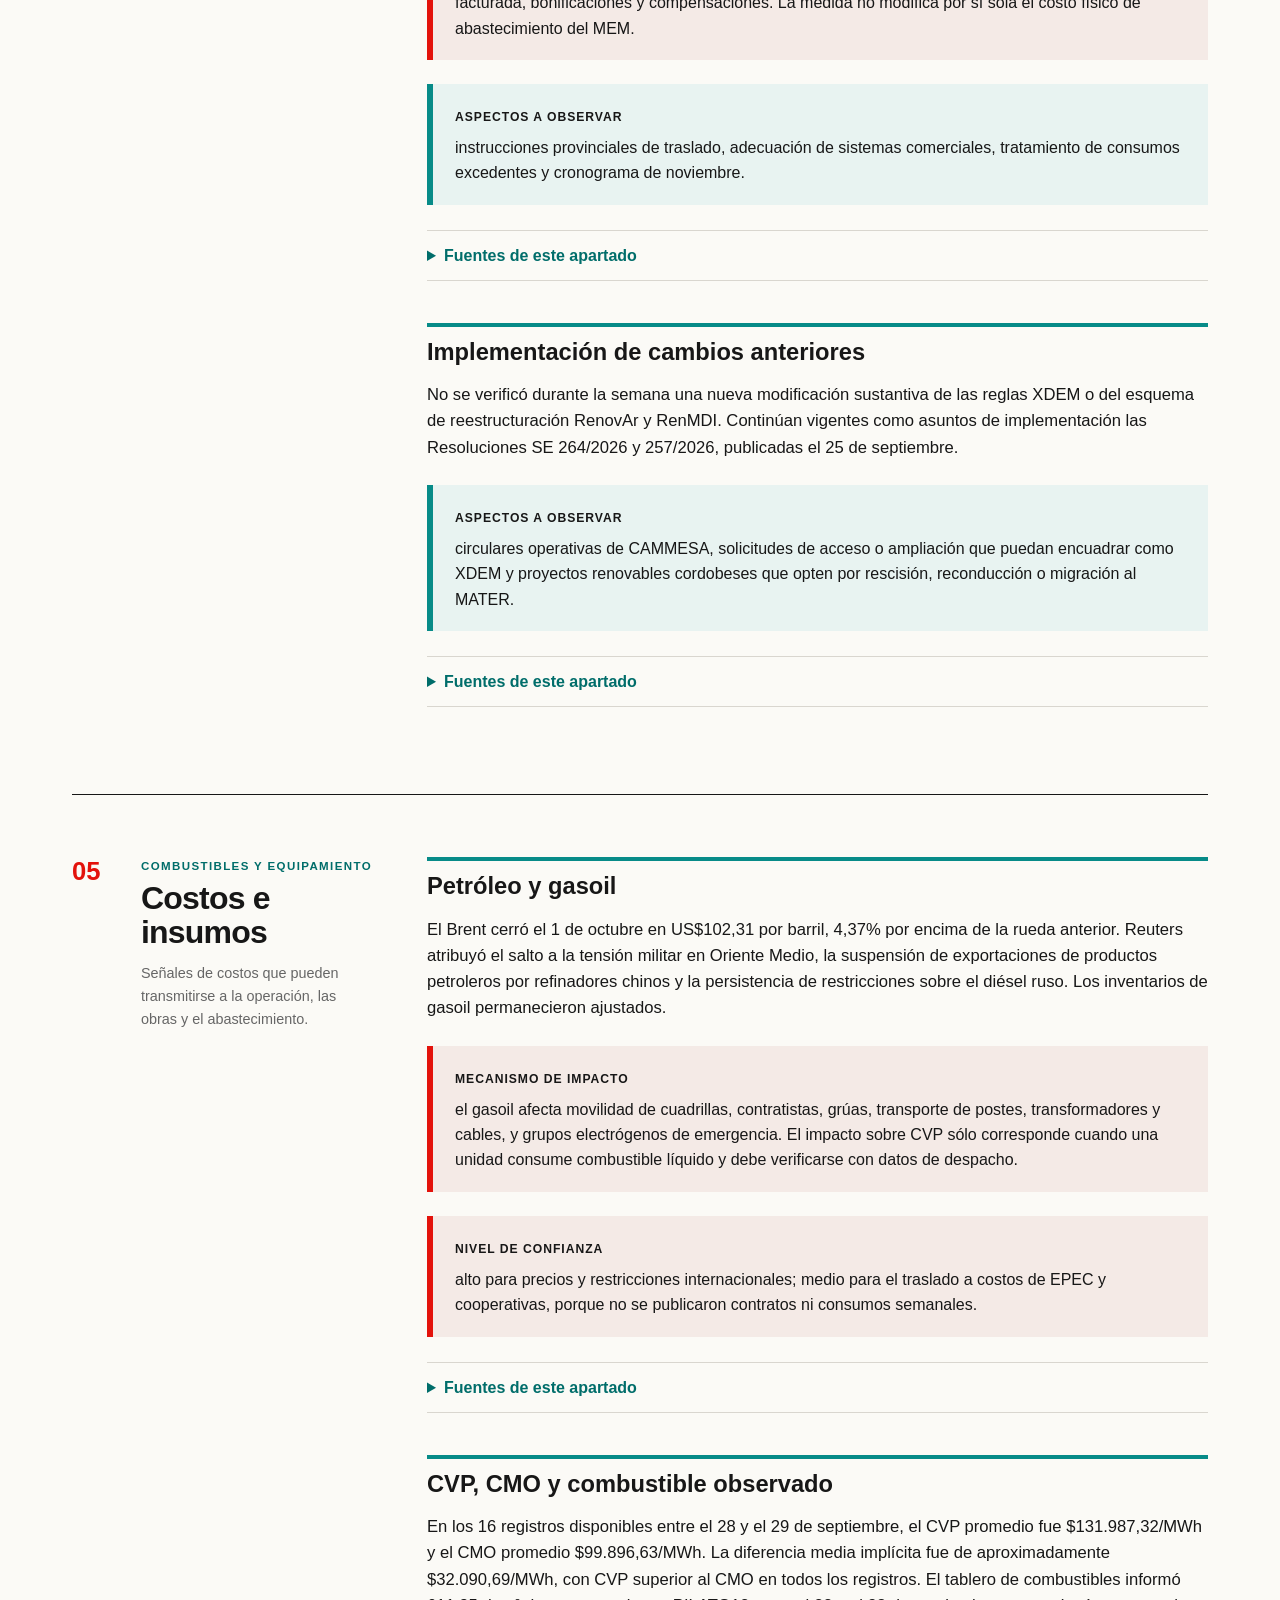
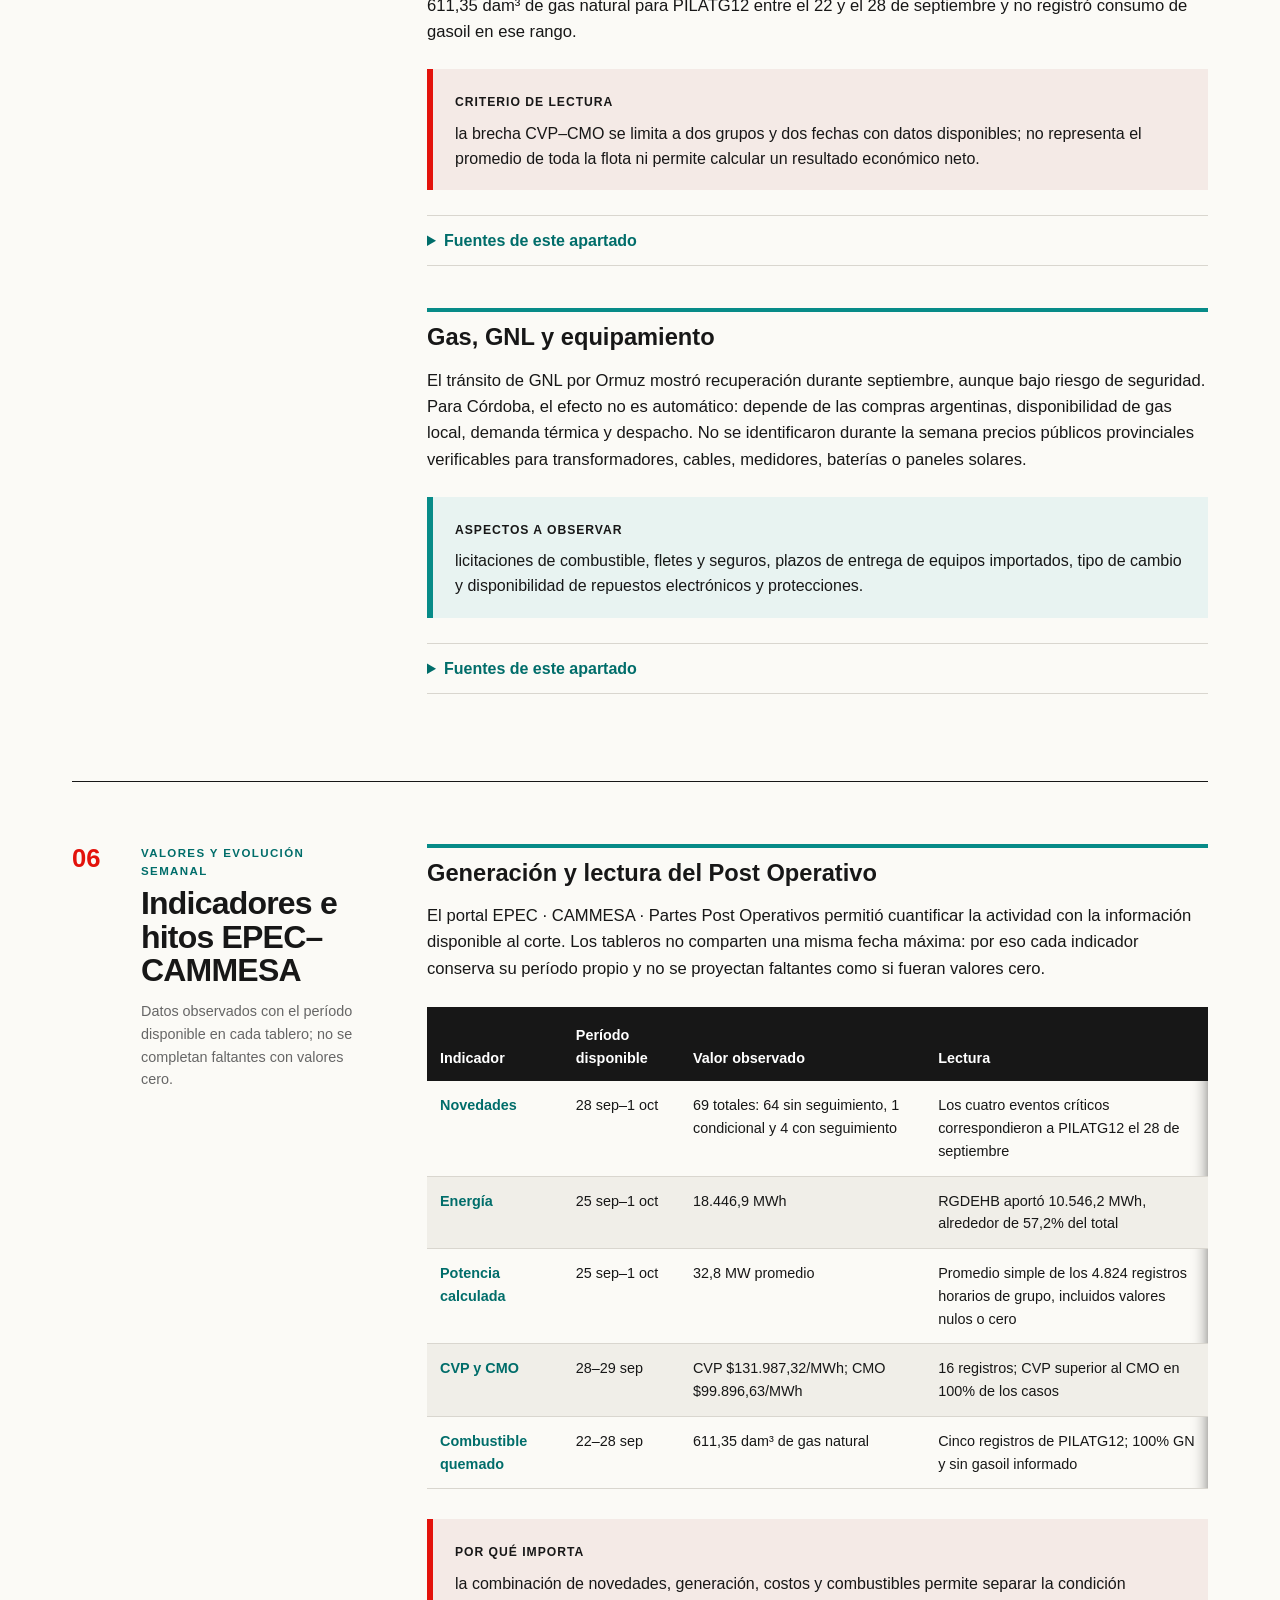
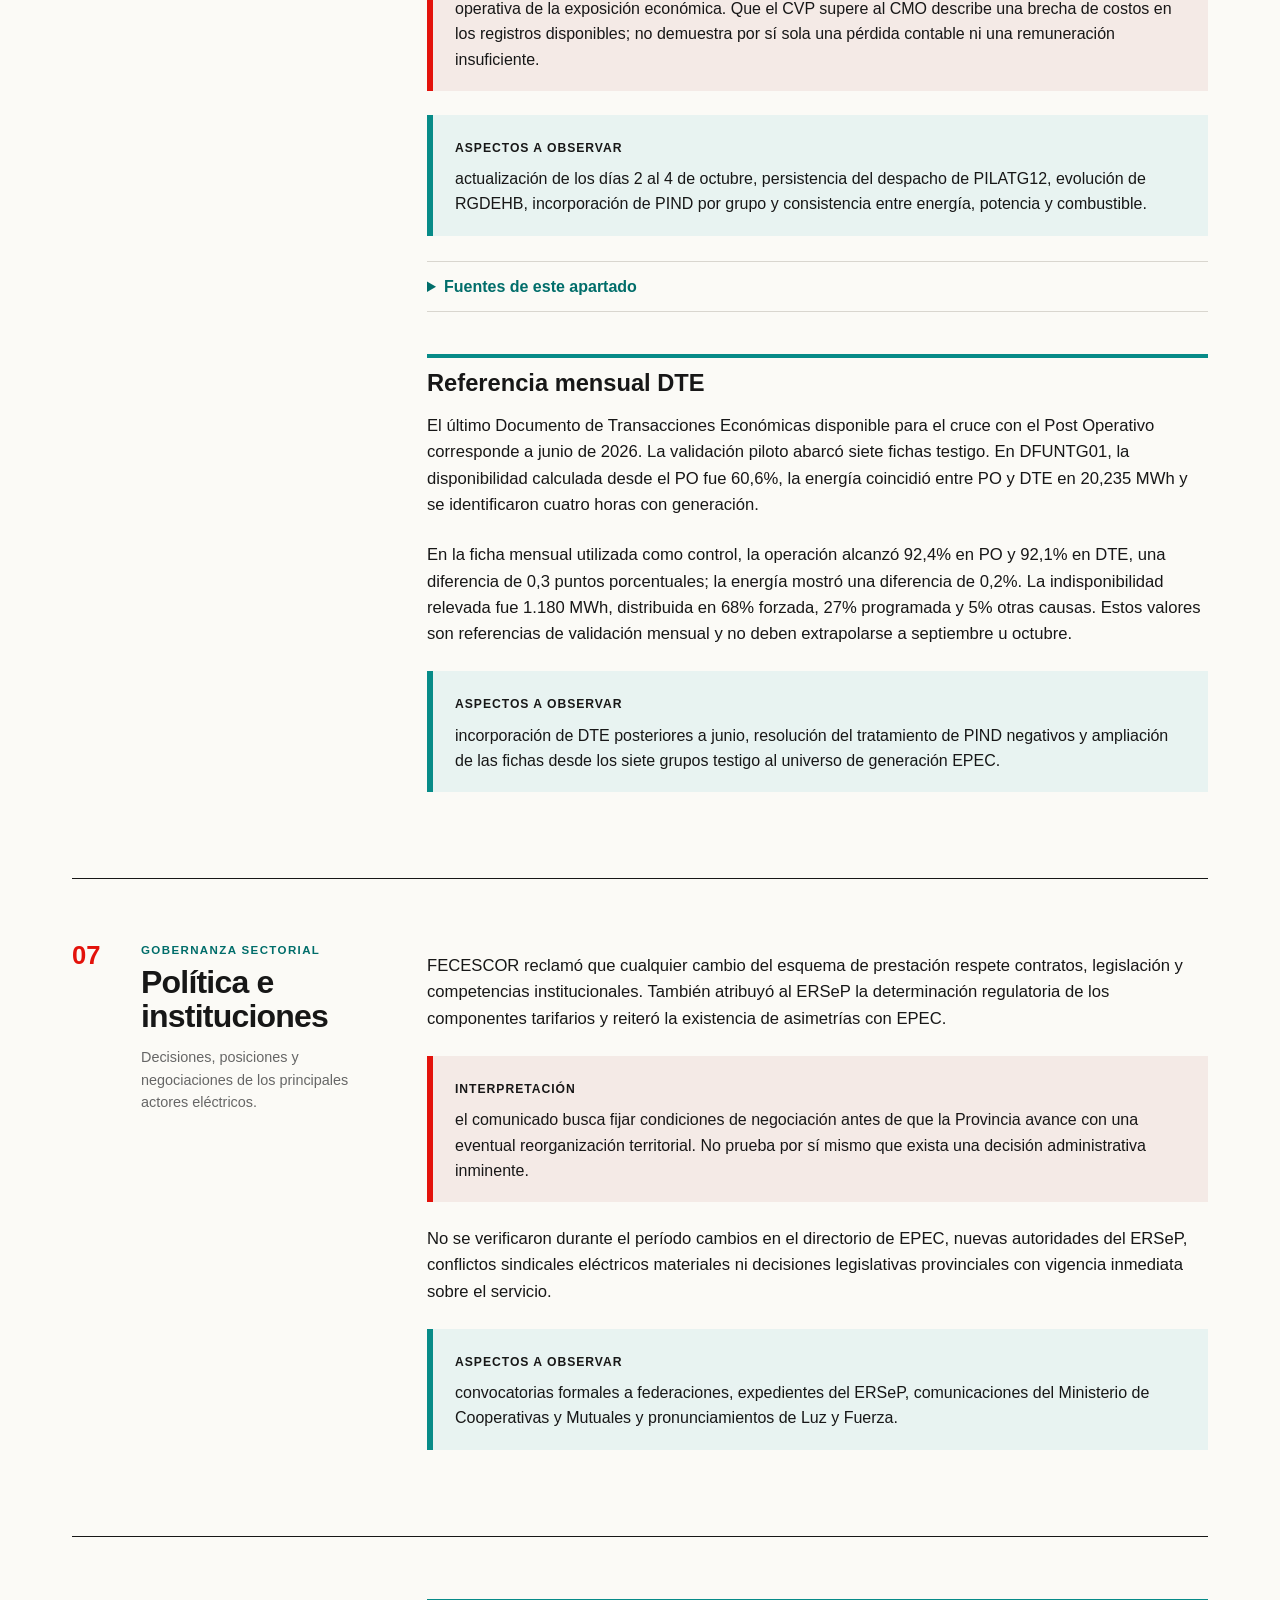
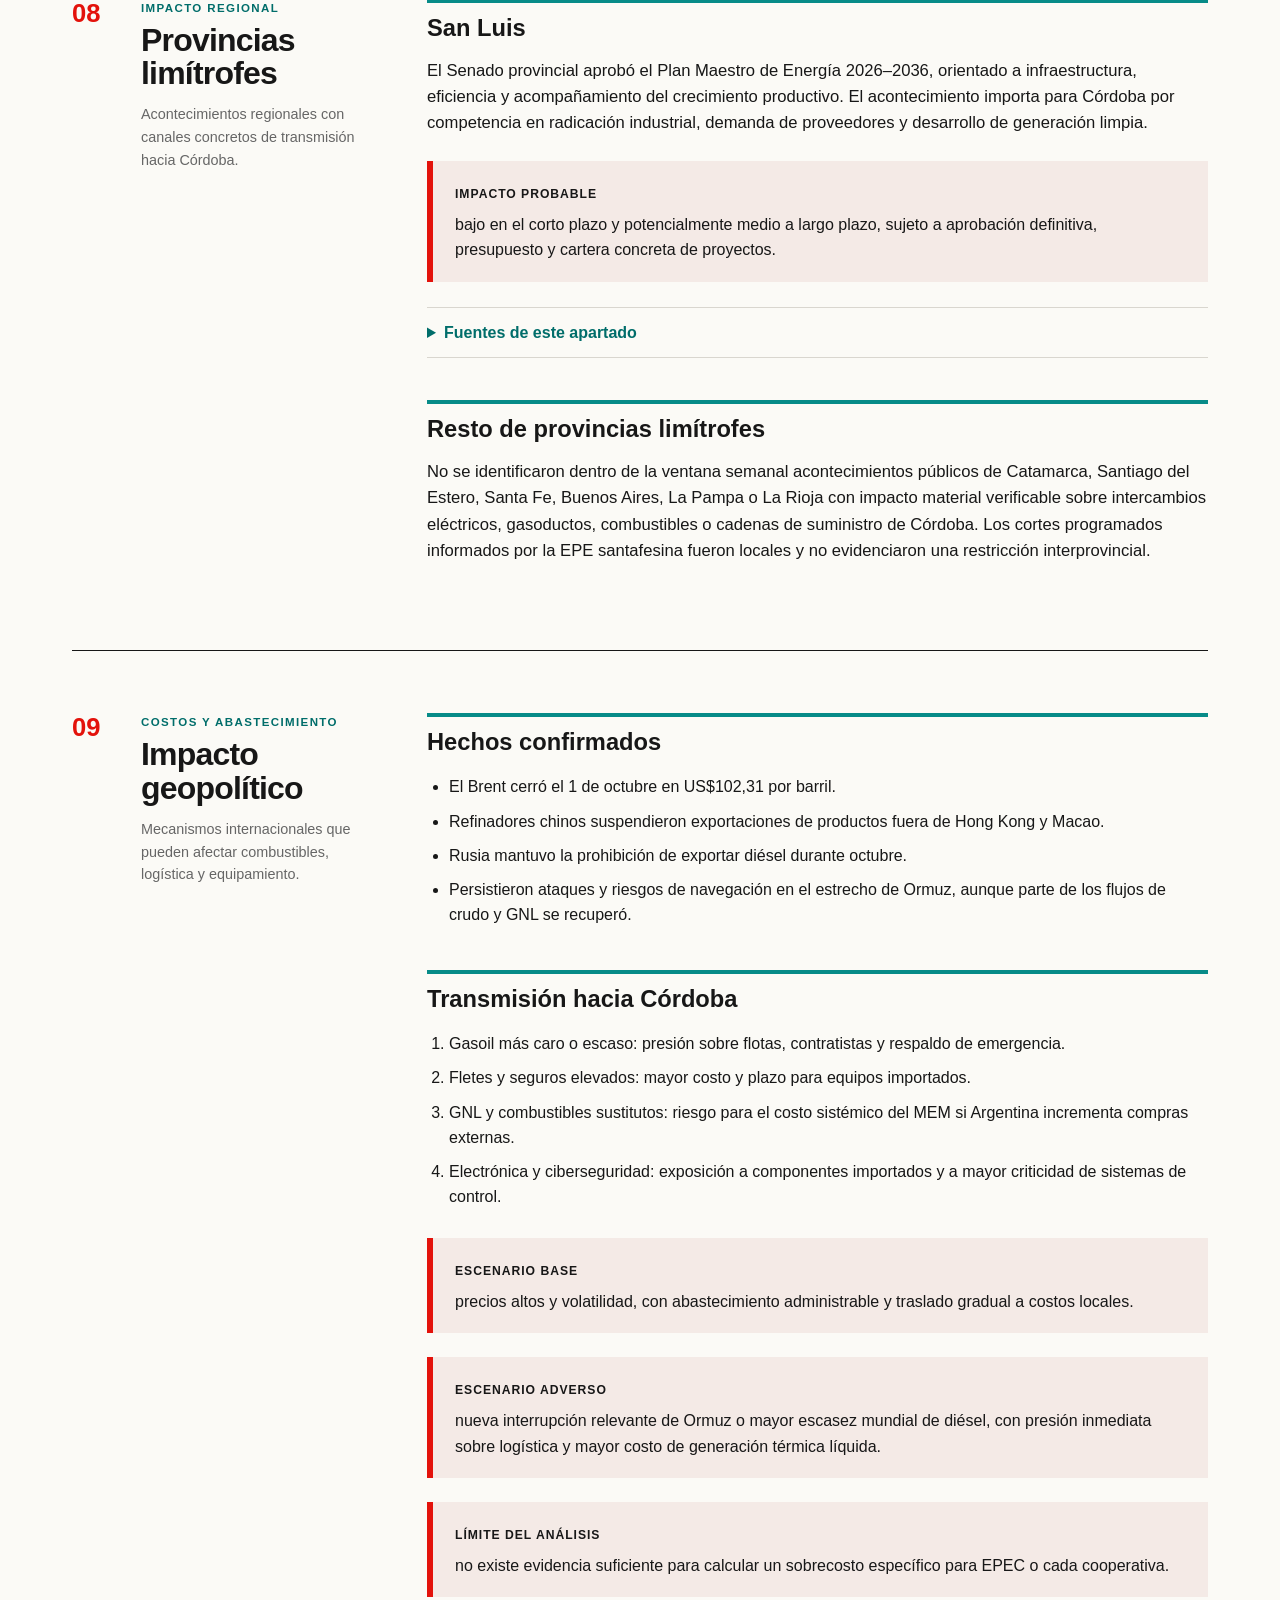
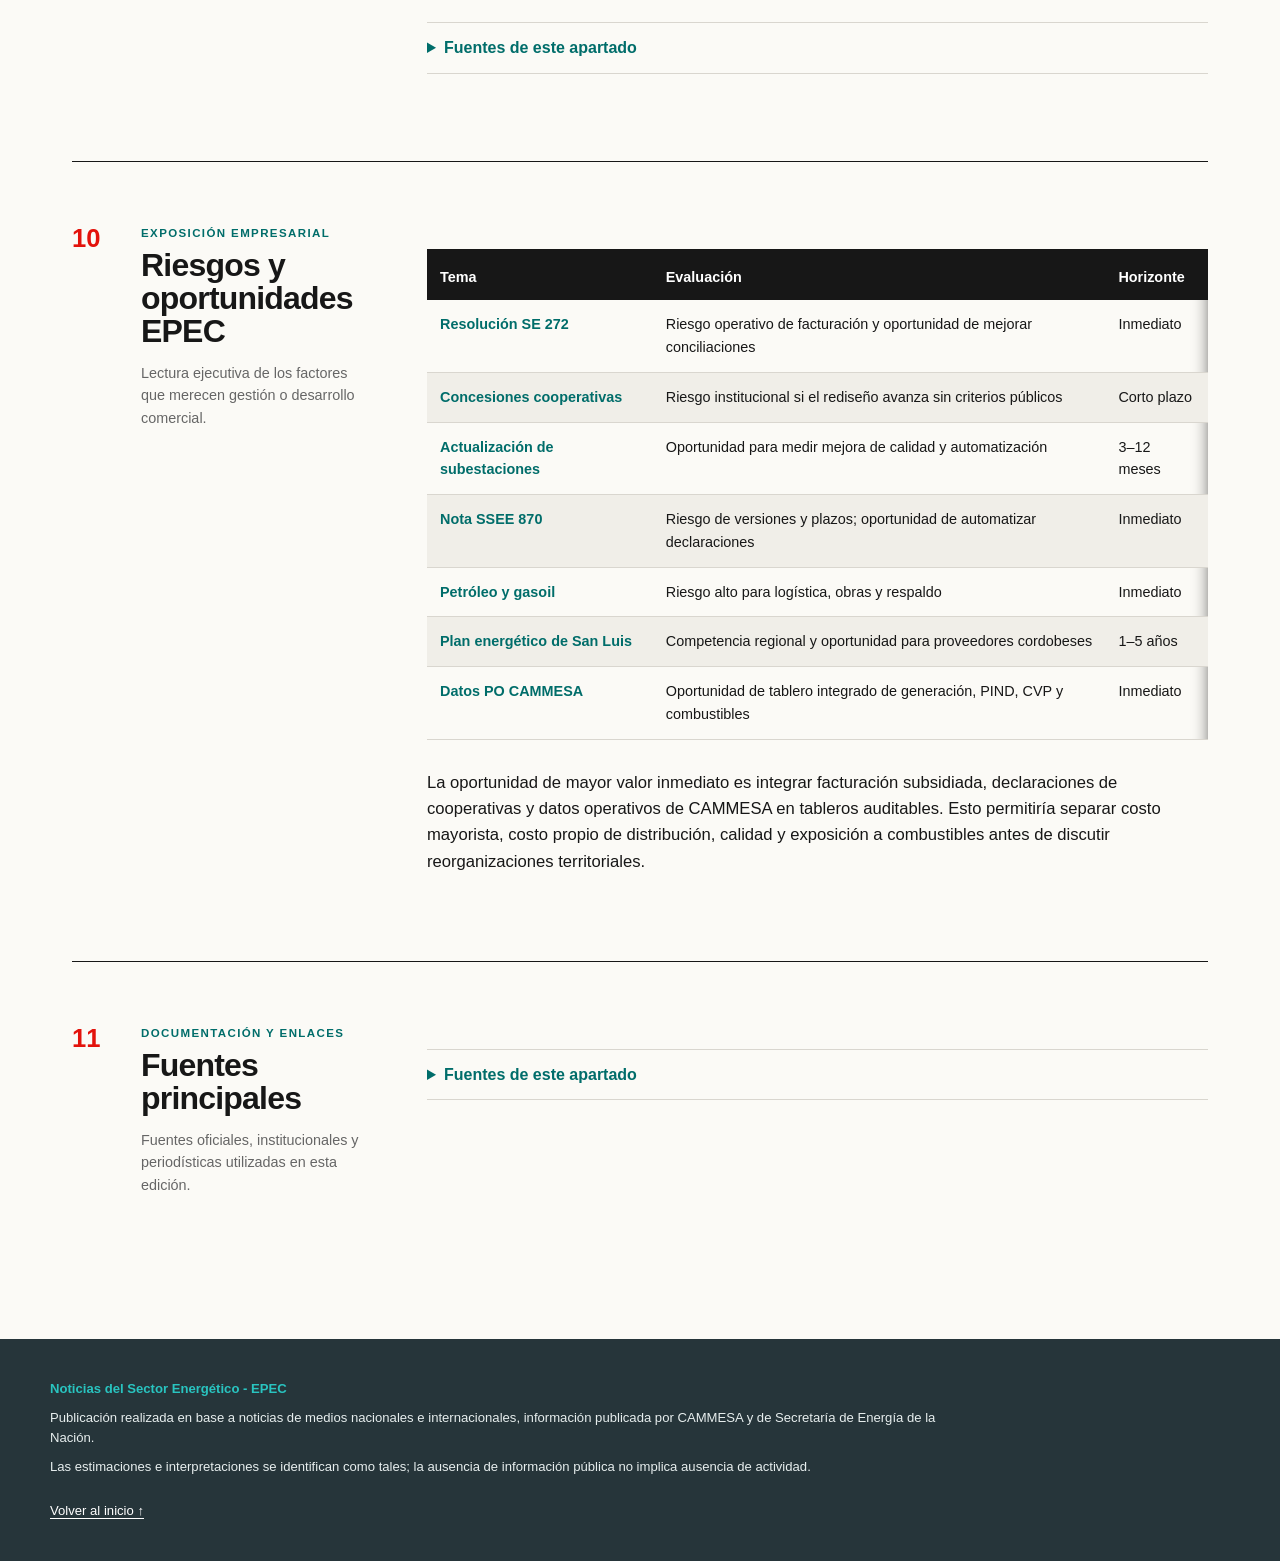
==== commit 3a7ca2e5: "Mostrar el último panorama completo en Inicio" ====
--- a/index.html
+++ b/index.html
@@ -1 +1,234 @@
-<!doctype html><html lang="es" data-base="./"><head><meta charset="utf-8"><meta name="viewport" content="width=device-width,initial-scale=1"><meta name="description" content="Noticias EPEC: archivo y buscador de panoramas semanales del sector energético de Córdoba."><title>Noticias EPEC | Informes semanales</title><link rel="stylesheet" href="assets/site.css"></head><body><header class="masthead"><div class="bar"><a class="brand" href="./">Noticias del sector <span>energético</span> · EPEC</a><nav class="nav"><a href="./">Inicio</a><a href="archivo/">Archivo</a><a href="#buscar">Buscar</a></nav></div></header><section class="hero"><div class="wrap"><div class="eyebrow">Información · operación · regulación · política</div><h1>Noticias EPEC</h1><p>Informes semanales sobre generación y distribución eléctrica, cooperativas, CAMMESA, costos, bioenergía, recursos hídricos y señales relevantes para Córdoba.</p><section class="search-panel" id="buscar"><form id="search-form" class="search-grid"><div class="field"><label for="q">Palabra, empresa, localidad o tema</label><input id="q" name="q" type="search" placeholder="Ej.: YPF, CAMMESA, gasoil, Ballesteros"></div><div class="field"><label for="desde">Desde</label><input id="desde" name="desde" type="date"></div><div class="field"><label for="hasta">Hasta</label><input id="hasta" name="hasta" type="date"></div><button class="button" type="submit">Buscar</button></form><div class="actions"><button class="button secondary" id="clear-search" type="button">Limpiar búsqueda</button></div></section><section class="results" id="results"></section></div></section><main class="wrap main"><div class="section-head"><h2>Ediciones recientes</h2><p>Ordenadas desde la más nueva</p></div><div class="cards" data-latest></div><p><a class="link" href="archivo/">Consultar todo el archivo →</a></p></main><footer><div class="wrap"><span>Noticias EPEC · Panorama Semanal</span><span>Una sola versión de lectura para celulares y computadoras</span></div></footer><script src="assets/app.js"></script></body></html>+<!doctype html>
+<html lang="es">
+<head>
+  <meta charset="utf-8">
+  <meta name="viewport" content="width=device-width, initial-scale=1">
+  <meta name="description" content="Panorama Semanal EPEC: energía, operación, regulación y política eléctrica de Córdoba.">
+  <title>Panorama Semanal EPEC | 28 SEP–4 OCT 2026</title>
+  <style>
+    :root{--ink:#171717;--paper:#fbfaf6;--white:#fff;--muted:#666;--line:#d9d6cf;--red:#e3120b;--teal:#078b88;--teal-dark:#006d6a;--sand:#efe9dc;--slate:#26353a;--soft:#f3f1eb;--max:1180px}
+    *{box-sizing:border-box} html{scroll-behavior:smooth} body{margin:0;background:var(--paper);color:var(--ink);font-family:Calibri,"Segoe UI",Arial,sans-serif;line-height:1.58}
+    a{color:var(--teal-dark);text-decoration-thickness:1px;text-underline-offset:3px} a:hover{color:var(--red)}
+    .topline{height:7px;background:var(--red)}
+    .masthead{background:var(--slate);color:#fff;padding:22px max(22px,calc((100vw - var(--max))/2)) 24px;border-bottom:1px solid #111}
+    .masthead-row{display:flex;justify-content:space-between;gap:24px;align-items:center}
+    .brand{font-size:.84rem;font-weight:700;letter-spacing:.13em;text-transform:uppercase} .brand b{color:#23c4c4}
+    .hero{max-width:var(--max);margin:0 auto;display:grid;grid-template-columns:minmax(0,1.35fr) minmax(300px,.65fr);gap:45px;padding:62px 22px 46px;border-bottom:1px solid var(--line)}
+    .eyebrow{color:var(--red);font-weight:800;text-transform:uppercase;letter-spacing:.13em;font-size:.8rem;margin:0 0 18px}
+    h1{font-size:clamp(3.1rem,7.2vw,6.7rem);line-height:.9;letter-spacing:-.055em;margin:0;max-width:850px;font-weight:800}
+    .subtitle{font-size:clamp(1.15rem,2vw,1.45rem);line-height:1.3;max-width:780px;margin:26px 0;color:#333}
+    .edition{display:flex;flex-wrap:wrap;gap:10px 24px;padding-top:18px;border-top:4px solid var(--ink);font-size:.9rem}
+    .edition strong{display:block;text-transform:uppercase;font-size:.72rem;letter-spacing:.1em;color:var(--muted)}
+    .hero-art{align-self:stretch;min-height:340px;background:#dff0ec;border-top:10px solid var(--teal);overflow:hidden;display:flex}
+    .hero-art svg{width:100%;height:100%;display:block}
+    .lead{max-width:var(--max);margin:0 auto;padding:36px 22px;display:grid;grid-template-columns:220px 1fr;gap:40px;border-bottom:1px solid var(--line)}
+    .lead h2{font-size:.82rem;text-transform:uppercase;letter-spacing:.14em;margin:0;color:var(--red)} .lead p{font-size:1.45rem;line-height:1.45;margin:0;font-weight:600}
+    .metrics{max-width:var(--max);margin:0 auto;display:grid;grid-template-columns:repeat(3,1fr);border-left:1px solid var(--line);border-bottom:1px solid var(--line)}
+    .metric{padding:26px 22px;border-right:1px solid var(--line);display:flex;flex-direction:column;min-height:190px}
+    .metric strong{font-size:2.2rem;line-height:1;color:var(--teal-dark)} .metric span{font-weight:700;margin-top:14px} .metric small{color:var(--muted);margin-bottom:auto} .metric a{font-size:.82rem;font-weight:700;margin-top:16px}
+    .contents{max-width:var(--max);margin:45px auto 70px;padding:0 22px} .contents h2{border-bottom:5px solid var(--ink);padding-bottom:12px;margin:0 0 10px;font-size:1.1rem;text-transform:uppercase;letter-spacing:.12em}
+    .contents-grid{display:grid;grid-template-columns:repeat(2,1fr);column-gap:40px} .contents a{display:grid;grid-template-columns:45px 1fr;gap:12px;padding:12px 0;border-bottom:1px solid var(--line);color:var(--ink);font-weight:700;text-decoration:none} .contents a:hover{color:var(--red)} .contents a span{color:var(--teal);font-variant-numeric:tabular-nums}
+    main{max-width:var(--max);margin:0 auto;padding:0 22px 80px}
+    .report-section{display:grid;grid-template-columns:300px minmax(0,1fr);gap:55px;padding:62px 0;border-top:1px solid var(--ink);scroll-margin-top:12px}
+    .section-head{position:sticky;top:18px;align-self:start;display:grid;grid-template-columns:54px 1fr;gap:15px}
+    .section-no{font-size:1.6rem;color:var(--red);font-weight:800;line-height:1.1} .section-kicker{font-size:.72rem;text-transform:uppercase;letter-spacing:.12em;color:var(--teal-dark);font-weight:800;margin:0 0 7px}
+    .section-head h2{font-size:2rem;line-height:1.04;letter-spacing:-.025em;margin:0 0 13px} .section-deck{font-size:.9rem;color:var(--muted);margin:0}
+    .section-body{min-width:0} .section-body>p{font-size:1.04rem;margin:12px 0 24px}
+    .section-body>h3{font-size:1.48rem;line-height:1.15;margin:42px 0 16px;padding-top:12px;border-top:4px solid var(--teal)} .section-body>h3:first-child{margin-top:0}
+    .executive-item{border-bottom:1px solid var(--line);padding:0 0 25px;margin:0 0 27px} .executive-item h3{font-size:1.22rem;margin:0 0 9px;line-height:1.25} .executive-item p{margin:0 0 12px}
+    .confidence{display:inline-block;background:var(--sand);padding:5px 9px;font-size:.74rem;text-transform:uppercase;letter-spacing:.07em;font-weight:800}
+    .callout{margin:24px 0;padding:19px 22px;border-left:6px solid var(--red);background:#f4eae6} .callout.watch{border-left-color:var(--teal);background:#e8f3f1} .callout strong{text-transform:uppercase;letter-spacing:.08em;font-size:.76rem} .callout p{margin:7px 0 0}
+    .prose-list{padding-left:22px;margin:18px 0 28px} .prose-list li{margin:9px 0}
+    .table-wrap{overflow-x:auto;margin:25px 0 30px;border-top:5px solid var(--ink);box-shadow:inset -18px 0 20px -24px #000}
+    table{width:100%;border-collapse:collapse;min-width:690px;font-size:.9rem} th{background:var(--ink);color:#fff;text-align:left;padding:12px 13px;vertical-align:bottom} td{padding:13px;border-bottom:1px solid var(--line);vertical-align:top} tbody tr:nth-child(even){background:#f0eee8} tbody td:first-child{font-weight:700;color:var(--teal-dark)}
+    .sources{margin:25px 0;border-top:1px solid var(--line);border-bottom:1px solid var(--line);padding:12px 0} .sources summary{cursor:pointer;font-weight:800;color:var(--teal-dark)} .sources ul{margin:12px 0 4px;padding-left:20px} .sources li{margin:8px 0}
+    footer{background:var(--slate);color:#e7eeee;padding:40px max(22px,calc((100vw - var(--max))/2));font-size:.82rem} footer strong{color:#29c4c0} footer p{max-width:900px;margin:8px 0}
+    .back{display:inline-block;margin-top:15px;color:#fff}
+    @media(max-width:860px){.hero{grid-template-columns:1fr}.hero-art{min-height:260px}.lead{grid-template-columns:1fr;gap:12px}.metrics{grid-template-columns:1fr}.metric{min-height:140px}.contents-grid{grid-template-columns:1fr}.report-section{grid-template-columns:1fr;gap:28px;padding:48px 0}.section-head{position:static}}
+    @media(max-width:520px){h1{font-size:3.2rem}.masthead-row{align-items:flex-start;flex-direction:column}.hero{padding-top:42px}.lead p{font-size:1.18rem}}
+    @media print{@page{size:A4;margin:16mm}body{background:#fff}.masthead,.topline,footer{print-color-adjust:exact;-webkit-print-color-adjust:exact}.hero{grid-template-columns:1fr}.hero-art{display:none}.contents{page-break-after:always}.report-section{display:block;padding:26px 0;break-before:page}.section-head{position:static;margin-bottom:25px}.sources{display:block}a{color:inherit}}
+
+    .site-nav{display:flex;gap:22px;font-size:.82rem;font-weight:700}.site-nav a{color:#fff;text-decoration:none}.site-nav a:hover{color:#23c4c4}
+    @media(max-width:520px){.site-nav{width:100%;justify-content:space-between;gap:12px}}
+  </style>
+</head>
+<body>
+  <div class="topline"></div>
+  <header class="masthead" id="top"><div class="masthead-row"><div class="brand">Energía · Operación · Regulación · <b>Política</b></div><nav class="site-nav" aria-label="Navegación principal"><a href="/noticias-epec/">Inicio</a><a href="/noticias-epec/archivo/">Archivo</a><a href="/noticias-epec/buscar/">Buscar</a></nav></div></header>
+  <section class="hero">
+    <div>
+      <p class="eyebrow">Edición semanal</p>
+      <h1>Panorama<br>Semanal EPEC</h1>
+      <p class="subtitle">Noticias, informes e indicadores sobre generación y distribución eléctrica, bioenergía, bonos de carbono, recursos hídricos.</p>
+      <div class="edition"><div><strong>Período analizado</strong>28 de septiembre al 4 de octubre de 2026</div><div><strong>Corte de información</strong>5 de octubre de 2026</div></div>
+    </div>
+    <figure class="hero-art" aria-label="Ilustración abstracta de la red eléctrica, agua y bioenergía">
+      <svg viewBox="0 0 520 430" role="img" aria-labelledby="svgTitle svgDesc" xmlns="http://www.w3.org/2000/svg">
+        <title id="svgTitle">Infraestructura energética de Córdoba</title><desc id="svgDesc">Composición abstracta original con líneas de transmisión, agua, sol y bioenergía.</desc>
+        <rect width="520" height="430" fill="#dff0ec"/><circle cx="425" cy="80" r="52" fill="#e3120b"/>
+        <path d="M0 310 C95 250 170 370 270 304 C355 247 415 334 520 270 V430 H0Z" fill="#078b88" opacity=".92"/>
+        <path d="M0 342 C120 292 188 392 286 329 C377 270 434 356 520 314" fill="none" stroke="#fff" stroke-width="9" opacity=".72"/>
+        <g stroke="#26353a" stroke-width="7" fill="none" stroke-linejoin="round"><path d="M95 296 L148 110 L200 296 M119 212 H176 M106 250 H190"/><path d="M315 304 L362 145 L410 304 M337 221 H386 M326 258 H398"/><path d="M148 142 C222 115 290 120 362 173" stroke-width="4"/><path d="M148 164 C223 138 292 142 362 194" stroke-width="4"/></g>
+        <path d="M252 80 C208 118 216 173 268 193 C318 160 315 112 280 79 C285 121 272 137 252 153 C262 122 257 101 252 80Z" fill="#e3120b"/>
+        <path d="M273 205 C315 193 338 204 349 237 C318 245 291 236 273 205Z" fill="#78a746"/><path d="M273 205 C245 182 218 187 198 214 C220 239 250 233 273 205Z" fill="#96bd5b"/>
+        <path d="M265 198 L285 245" stroke="#26353a" stroke-width="7"/>
+      </svg>
+    </figure>
+  </section>
+  <section class="lead"><h2>La semana</h2><p>La regulación nacional amplió transitoriamente el bloque subsidiado para octubre; EPEC concentró su actividad pública en mantenimiento y modernización de redes; el sistema cooperativo endureció su posición institucional; y los tableros operativos permitieron cuantificar generación, costos variables y consumo de gas con distintos cortes temporales.</p></section>
+  <section class="metrics" aria-label="Indicadores destacados"><article class="metric">
+  <strong>69</strong><span>Novedades Post Operativo</span><small>28 sep–1 oct</small>
+  <a href="https://fgpino.github.io/po-cammesa-epec/tableros/Tablero_Novedades_PO_CAMMESA.html" target="_blank" rel="noopener noreferrer">Ver fuente</a>
+</article><article class="metric">
+  <strong>18.446,9 MWh</strong><span>Energía observada</span><small>25 sep–1 oct</small>
+  <a href="https://fgpino.github.io/po-cammesa-epec/tableros/Tablero_Energia_Potencia_PO_CAMMESA.html" target="_blank" rel="noopener noreferrer">Ver fuente</a>
+</article><article class="metric">
+  <strong>100%</strong><span>Registros con CVP &gt; CMO</span><small>28–29 sep</small>
+  <a href="https://fgpino.github.io/po-cammesa-epec/tableros/CVP_y_CMO.html" target="_blank" rel="noopener noreferrer">Ver fuente</a>
+</article></section>
+  <nav class="contents" aria-label="Contenido"><h2>Contenido</h2><div class="contents-grid"><a href="#s1"><span>01</span>Síntesis ejecutiva</a><a href="#s2"><span>02</span>Situación de EPEC</a><a href="#s3"><span>03</span>Cooperativas</a><a href="#s4"><span>04</span>CAMMESA y Secretaría de Energía</a><a href="#s5"><span>05</span>Costos e insumos</a><a href="#s6"><span>06</span>Indicadores EPEC–CAMMESA</a><a href="#s7"><span>07</span>Política e instituciones</a><a href="#s8"><span>08</span>Provincias limítrofes</a><a href="#s9"><span>09</span>Impacto geopolítico</a><a href="#s10"><span>10</span>Riesgos y oportunidades</a><a href="#s11"><span>11</span>Fuentes</a></div></nav>
+  <main><section id="s1" class="report-section">
+      <header class="section-head">
+        <span class="section-no">01</span>
+        <div><p class="section-kicker">Conclusiones para conducción</p><h2>Síntesis ejecutiva</h2><p class="section-deck">Los asuntos que concentran impacto operativo, económico y regulatorio durante el período.</p></div>
+      </header>
+      <div class="section-body"><article class="executive-item"><h3>La Resolución SE 272/2026 amplió transitoriamente la protección eléctrica de los hogares subsidiados durante octubre.</h3><p>El consumo base quedó fijado en 200 kWh mensuales para todo el país, en lugar de los 150 kWh previstos para octubre por el régimen general, y se mantuvo una bonificación extraordinaria del 25% sobre ese bloque. EPEC y las cooperativas deben reflejar correctamente la medida en facturación y compensaciones.</p><span class="confidence">Confianza: alta</span></article>
+<article class="executive-item"><h3>FECESCOR elevó el tono institucional frente al debate sobre la organización de la distribución eléctrica.</h3><p>La Federación sostuvo que las concesiones provinciales continúan vigentes, reclamó que cualquier modificación respete el marco legal y volvió a plantear asimetrías entre cooperativas y EPEC. La discusión sobre PAF-DISTROS y optimización territorial sigue abierta, aun cuando no se publicó una nueva norma provincial en la semana.</p><span class="confidence">Confianza: alta</span></article>
+<article class="executive-item"><h3>EPEC desplegó trabajos programados en distintos corredores urbanos y productivos.</h3><p>Las publicaciones verificadas incluyeron mantenimiento, poda, nuevas obras, transferencias de carga y actualización tecnológica en Córdoba capital, Capilla del Monte, Alta Gracia, Saldán, James Craik, Ballesteros, Tancacha y Bell Ville, entre otras localidades. No se identificó evidencia pública de una falla sistémica provincial.</p><span class="confidence">Confianza: alta</span></article>
+<article class="executive-item"><h3>La actualización tecnológica de subestaciones fue la señal operativa más consistente.</h3><p>EPEC programó intervenciones secuenciales en James Craik, Ballesteros y Tancacha. La repetición del mismo tipo de tarea sugiere una campaña de modernización distribuida; el efecto sobre calidad sólo podrá evaluarse con indicadores posteriores de interrupciones y reclamos.</p><span class="confidence">Confianza: alta en los trabajos; media en la interpretación</span></article>
+<article class="executive-item"><h3>La carga de información de cooperativas tuvo una modificación administrativa relevante.</h3><p>EPEC informó la suspensión de la carga correspondiente a la Nota SSEE 870 y publicó nuevos plazos para las secciones de información del período septiembre. La novedad reduce una obligación inmediata, pero exige controlar futuras instrucciones y consistencia de declaraciones juradas.</p><span class="confidence">Confianza: alta</span></article>
+<article class="executive-item"><h3>El riesgo de costos se desplazó desde el crudo hacia combustibles refinados y logística.</h3><p>El Brent cerró el 1 de octubre en US$102,31 por barril y Reuters informó restricciones de exportación de productos en China, continuidad de la prohibición rusa de exportar diésel y daños en infraestructura de refinación. Para Córdoba, el canal inmediato es el gasoil utilizado por flotas, contratistas y equipos de emergencia.</p><span class="confidence">Confianza: alta en los hechos internacionales; media en el impacto cuantitativo local</span></article>
+<article class="executive-item"><h3>San Luis aprobó en el Senado provincial su Plan Maestro de Energía 2026–2036.</h3><p>La iniciativa ordena infraestructura, eficiencia y crecimiento productivo a diez años. Es una señal competitiva regional para localización industrial y proveedores; su efecto sobre Córdoba dependerá de la aprobación definitiva, presupuesto y proyectos concretos.</p><span class="confidence">Confianza: media-alta</span></article></div>
+    </section><section id="s2" class="report-section">
+      <header class="section-head">
+        <span class="section-no">02</span>
+        <div><p class="section-kicker">Operación e inversiones</p><h2>Situación de EPEC</h2><p class="section-deck">Mantenimiento, obras, continuidad y actividad pública de la empresa provincial.</p></div>
+      </header>
+      <div class="section-body"><h3>Distribución, mantenimiento y obras</h3>
+<p>EPEC publicó interrupciones programadas para ejecutar mantenimiento de redes aéreas, poda sobre media tensión, nuevas obras, transferencias de carga, trabajos de terceros y actualización tecnológica. El 1 de octubre se informaron tareas en Capilla del Monte, Córdoba capital, Alta Gracia, Saldán y James Craik; el 2 de octubre continuaron intervenciones en James Craik, Ballesteros, Tancacha y Bell Ville, entre otras zonas.</p>
+<p>En James Craik, Ballesteros y Tancacha se sucedieron ventanas breves sobre diferentes subestaciones transformadoras. El patrón es compatible con una campaña planificada de modernización y no con un único incidente. En Bell Ville hubo además trabajos de terceros que requirieron intervención de EPEC.</p>
+<aside class="callout analysis"><strong>Por qué importa</strong><p>las intervenciones tecnológicas pueden mejorar maniobrabilidad, protecciones y continuidad, pero también concentran riesgo de coordinación si no se controla la reposición efectiva del servicio y la recurrencia de cortes por alimentador.</p></aside>
+<aside class="callout analysis"><strong>Impacto probable</strong><p>interrupciones localizadas de corta duración y mejora gradual de confiabilidad. No existe evidencia pública suficiente para atribuir una mejora cuantitativa en SAIDI, SAIFI u otros indicadores de calidad.</p></aside>
+<aside class="callout watch"><strong>Aspectos a observar</strong><p>cumplimiento de horarios, reclamos posteriores, repetición de trabajos sobre los mismos sectores y resultados de la actualización tecnológica en James Craik, Ballesteros y Tancacha.</p></aside>
+<details class="sources"><summary>Fuentes de este apartado</summary><ul><li><a href="https://www.epec.com.ar/actualidad/trabajos-mejoras" target="_blank" rel="noopener noreferrer">EPEC — Trabajos por mejoras</a></li><li><a href="https://eldoce.tv/actualidad/2026/09/30/multiples-cortes-de-luz-de-epec-para-este-jueves-en-cordoba-barrios-y-localidades-afectadas/" target="_blank" rel="noopener noreferrer">El Doce — Cortes programados del 1 de octubre</a></li><li><a href="https://el-periodico.com.ar/region/cortes-de-luz-de-epec-programados-para-el-viernes-2-de-octubre_a6abebbcfcf6f91489713ce6e?output=amp" target="_blank" rel="noopener noreferrer">El Periódico — Cortes programados del 2 de octubre</a></li></ul></details></div>
+    </section><section id="s3" class="report-section">
+      <header class="section-head">
+        <span class="section-no">03</span>
+        <div><p class="section-kicker">Relaciones institucionales</p><h2>Cooperativas y entorno provincial</h2><p class="section-deck">Hechos materiales del sistema cooperativo y alcance efectivo de la revisión pública.</p></div>
+      </header>
+      <div class="section-body"><h3>Pronunciamiento de FECESCOR</h3>
+<p>El 29 de septiembre FECESCOR reafirmó que las concesiones provinciales permanecen vigentes y que cualquier modificación del esquema de prestación debe tramitarse dentro del marco jurídico, regulatorio e institucional. La Federación sostuvo además que existen asimetrías con EPEC y recordó que los componentes tarifarios están sujetos a decisiones del ERSeP, no a determinación unilateral de las cooperativas.</p>
+<aside class="callout analysis"><strong>Por qué importa</strong><p>el comunicado convierte la reorganización territorial en un asunto de legalidad de concesiones, equidad regulatoria y gobernanza. Esto eleva el costo político de cambios unilaterales y anticipa negociación técnica entre Provincia, ERSeP, EPEC y federaciones.</p></aside>
+<aside class="callout analysis"><strong>Impacto probable</strong><p>mayor demanda de información comparativa sobre tarifas, costos reconocidos, calidad, densidad de usuarios e inversiones. En el corto plazo es más probable una negociación institucional que una alteración inmediata de áreas de prestación.</p></aside>
+<aside class="callout watch"><strong>Aspectos a observar</strong><p>eventuales normas sobre PAF-DISTROS, participación de FACE y FECESCOR, definición de criterios de zonificación y publicación de estudios económicos o de calidad que sustenten cualquier reorganización.</p></aside>
+<details class="sources"><summary>Fuentes de este apartado</summary><ul><li><a href="https://fecescor.com.ar/noticia/fecescor-reafirma-la-vigencia-de-las-concesiones-y-el-compromiso-del-sistema-cooperativo/" target="_blank" rel="noopener noreferrer">FECESCOR — Vigencia de concesiones y compromiso del sistema cooperativo · 29 sep 2026</a></li><li><a href="https://cooperativas.face.coop/noticias.php" target="_blank" rel="noopener noreferrer">FACE — Noticias del sector cooperativo</a></li></ul></details>
+<h3>Información regulatoria y administrativa</h3>
+<p>EPEC informó que la carga del archivo correspondiente a la Nota SSEE 870 quedó suspendida. Para el período septiembre, la Sección I quedó habilitada hasta el 7 de octubre y la Sección II hasta el 16 de octubre; la información de parques industriales tuvo cierre el 5 de octubre.</p>
+<aside class="callout analysis"><strong>Impacto probable</strong><p>menor carga inmediata por la Nota 870, pero necesidad de mantener trazabilidad de versiones, cierres y re-declaraciones. Las cooperativas deben evitar que una suspensión temporal se interprete como eliminación definitiva de la obligación.</p></aside>
+<details class="sources"><summary>Fuentes de este apartado</summary><ul><li><a href="https://www.epec.com.ar/web/xxww_info_pkg.informar_plazos" target="_blank" rel="noopener noreferrer">EPEC — Plazos de carga para cooperativas · período septiembre 2026</a></li><li><a href="https://web.epec.com.ar/web/xxww_coopconsumos_pkg_30.nota_2540?cnt_numero=1&amp;srv_codigo=127357" target="_blank" rel="noopener noreferrer">EPEC — Nota SE 2540/2014 · archivo publicado 1 oct 2026</a></li></ul></details>
+<h3>Alcance efectivo de la revisión</h3>
+<p>Se revisaron las publicaciones indexadas de FECESCOR, FACE, EPEC, municipios, cooperativas y medios regionales. Dentro de la ventana semanal no se identificaron acontecimientos públicos materiales atribuibles con suficiente certeza a una cooperativa individual. Esto no significa ausencia de actividad: muchas entidades comunican por redes sociales no indexadas o canales internos.</p></div>
+    </section><section id="s4" class="report-section">
+      <header class="section-head">
+        <span class="section-no">04</span>
+        <div><p class="section-kicker">Normativa e impacto empresarial</p><h2>CAMMESA y Secretaría de Energía</h2><p class="section-deck">Cambios de reglas y medidas nacionales con incidencia potencial sobre Córdoba.</p></div>
+      </header>
+      <div class="section-body"><h3>Resolución SE 272/2026</h3>
+<p>La Secretaría de Energía dispuso para octubre un consumo base subsidiado de 200 kWh mensuales para los hogares beneficiarios del régimen SEF, sin diferencias por zona bioambiental. El régimen general preveía 150 kWh para octubre. También fijó una bonificación adicional extraordinaria del 25% sobre el consumo base.</p>
+<aside class="callout analysis"><strong>Qué cambió</strong><p>se amplió en 50 kWh el bloque protegido respecto del sendero general y se sostuvo el máximo permitido de bonificación extraordinaria durante octubre.</p></aside>
+<aside class="callout analysis"><strong>A quién afecta</strong><p>usuarios residenciales beneficiarios del SEF, EPEC y cooperativas como facturadores, ERSeP como regulador provincial y los organismos responsables de compensaciones.</p></aside>
+<aside class="callout analysis"><strong>Impacto probable</strong><p>menor salto de factura para hogares subsidiados y mayor complejidad de conciliación entre energía facturada, bonificaciones y compensaciones. La medida no modifica por sí sola el costo físico de abastecimiento del MEM.</p></aside>
+<aside class="callout watch"><strong>Aspectos a observar</strong><p>instrucciones provinciales de traslado, adecuación de sistemas comerciales, tratamiento de consumos excedentes y cronograma de noviembre.</p></aside>
+<details class="sources"><summary>Fuentes de este apartado</summary><ul><li><a href="https://www.argentina.gob.ar/normativa/nacional/norma-430767/texto" target="_blank" rel="noopener noreferrer">Argentina.gob.ar — Resolución 708/2026 con detalle de la Resolución SE 272/2026</a></li><li><a href="https://www.boletinoficial.gob.ar/detalleAviso/primera/348322/20261001?anexos=1" target="_blank" rel="noopener noreferrer">Boletín Oficial — Resolución 709/2026 · 1 oct 2026</a></li></ul></details>
+<h3>Implementación de cambios anteriores</h3>
+<p>No se verificó durante la semana una nueva modificación sustantiva de las reglas XDEM o del esquema de reestructuración RenovAr y RenMDI. Continúan vigentes como asuntos de implementación las Resoluciones SE 264/2026 y 257/2026, publicadas el 25 de septiembre.</p>
+<aside class="callout watch"><strong>Aspectos a observar</strong><p>circulares operativas de CAMMESA, solicitudes de acceso o ampliación que puedan encuadrar como XDEM y proyectos renovables cordobeses que opten por rescisión, reconducción o migración al MATER.</p></aside>
+<details class="sources"><summary>Fuentes de este apartado</summary><ul><li><a href="https://cammesaweb.cammesa.com/" target="_blank" rel="noopener noreferrer">CAMMESA — Resolución SE 264/2026 · XDEM</a></li><li><a href="https://www.boletinoficial.gob.ar/detalleAviso/primera/347964/20260925" target="_blank" rel="noopener noreferrer">Boletín Oficial — Resolución SE 257/2026</a></li></ul></details></div>
+    </section><section id="s5" class="report-section">
+      <header class="section-head">
+        <span class="section-no">05</span>
+        <div><p class="section-kicker">Combustibles y equipamiento</p><h2>Costos e insumos</h2><p class="section-deck">Señales de costos que pueden transmitirse a la operación, las obras y el abastecimiento.</p></div>
+      </header>
+      <div class="section-body"><h3>Petróleo y gasoil</h3>
+<p>El Brent cerró el 1 de octubre en US$102,31 por barril, 4,37% por encima de la rueda anterior. Reuters atribuyó el salto a la tensión militar en Oriente Medio, la suspensión de exportaciones de productos petroleros por refinadores chinos y la persistencia de restricciones sobre el diésel ruso. Los inventarios de gasoil permanecieron ajustados.</p>
+<aside class="callout analysis"><strong>Mecanismo de impacto</strong><p>el gasoil afecta movilidad de cuadrillas, contratistas, grúas, transporte de postes, transformadores y cables, y grupos electrógenos de emergencia. El impacto sobre CVP sólo corresponde cuando una unidad consume combustible líquido y debe verificarse con datos de despacho.</p></aside>
+<aside class="callout analysis"><strong>Nivel de confianza</strong><p>alto para precios y restricciones internacionales; medio para el traslado a costos de EPEC y cooperativas, porque no se publicaron contratos ni consumos semanales.</p></aside>
+<details class="sources"><summary>Fuentes de este apartado</summary><ul><li><a href="https://www.reuters.com/business/energy/oil-prices-barely-changed-investors-assess-us-iran-peace-talks-gulf-exports-2026-10-01/" target="_blank" rel="noopener noreferrer">Reuters — Brent y tensión en combustibles refinados · 1 oct 2026</a></li></ul></details>
+<h3>CVP, CMO y combustible observado</h3>
+<p>En los 16 registros disponibles entre el 28 y el 29 de septiembre, el CVP promedio fue $131.987,32/MWh y el CMO promedio $99.896,63/MWh. La diferencia media implícita fue de aproximadamente $32.090,69/MWh, con CVP superior al CMO en todos los registros. El tablero de combustibles informó 611,35 dam³ de gas natural para PILATG12 entre el 22 y el 28 de septiembre y no registró consumo de gasoil en ese rango.</p>
+<aside class="callout analysis"><strong>Criterio de lectura</strong><p>la brecha CVP–CMO se limita a dos grupos y dos fechas con datos disponibles; no representa el promedio de toda la flota ni permite calcular un resultado económico neto.</p></aside>
+<details class="sources"><summary>Fuentes de este apartado</summary><ul><li><a href="https://fgpino.github.io/po-cammesa-epec/tableros/CVP_y_CMO.html" target="_blank" rel="noopener noreferrer">Portal EPEC–CAMMESA — CVP y CMO</a></li><li><a href="https://fgpino.github.io/po-cammesa-epec/tableros/Tablero_Comb_Quemado_EPEC.html" target="_blank" rel="noopener noreferrer">Portal EPEC–CAMMESA — Combustibles Quemados</a></li></ul></details>
+<h3>Gas, GNL y equipamiento</h3>
+<p>El tránsito de GNL por Ormuz mostró recuperación durante septiembre, aunque bajo riesgo de seguridad. Para Córdoba, el efecto no es automático: depende de las compras argentinas, disponibilidad de gas local, demanda térmica y despacho. No se identificaron durante la semana precios públicos provinciales verificables para transformadores, cables, medidores, baterías o paneles solares.</p>
+<aside class="callout watch"><strong>Aspectos a observar</strong><p>licitaciones de combustible, fletes y seguros, plazos de entrega de equipos importados, tipo de cambio y disponibilidad de repuestos electrónicos y protecciones.</p></aside>
+<details class="sources"><summary>Fuentes de este apartado</summary><ul><li><a href="https://www.reuters.com/business/energy/september-lng-shipments-through-hormuz-hit-highest-since-start-us-iran-war-2026-10-02/" target="_blank" rel="noopener noreferrer">Reuters — Tránsito de GNL por Ormuz · 2 oct 2026</a></li></ul></details></div>
+    </section><section id="s6" class="report-section">
+      <header class="section-head">
+        <span class="section-no">06</span>
+        <div><p class="section-kicker">Valores y evolución semanal</p><h2>Indicadores e hitos EPEC–CAMMESA</h2><p class="section-deck">Datos observados con el período disponible en cada tablero; no se completan faltantes con valores cero.</p></div>
+      </header>
+      <div class="section-body"><h3>Generación y lectura del Post Operativo</h3>
+<p>El portal EPEC · CAMMESA · Partes Post Operativos permitió cuantificar la actividad con la información disponible al corte. Los tableros no comparten una misma fecha máxima: por eso cada indicador conserva su período propio y no se proyectan faltantes como si fueran valores cero.</p>
+<div class="table-wrap" tabindex="0"><table><thead><tr><th scope="col">Indicador</th><th scope="col">Período disponible</th><th scope="col">Valor observado</th><th scope="col">Lectura</th></tr></thead><tbody><tr><td>Novedades</td><td>28 sep–1 oct</td><td>69 totales: 64 sin seguimiento, 1 condicional y 4 con seguimiento</td><td>Los cuatro eventos críticos correspondieron a PILATG12 el 28 de septiembre</td></tr><tr><td>Energía</td><td>25 sep–1 oct</td><td>18.446,9 MWh</td><td>RGDEHB aportó 10.546,2 MWh, alrededor de 57,2% del total</td></tr><tr><td>Potencia calculada</td><td>25 sep–1 oct</td><td>32,8 MW promedio</td><td>Promedio simple de los 4.824 registros horarios de grupo, incluidos valores nulos o cero</td></tr><tr><td>CVP y CMO</td><td>28–29 sep</td><td>CVP $131.987,32/MWh; CMO $99.896,63/MWh</td><td>16 registros; CVP superior al CMO en 100% de los casos</td></tr><tr><td>Combustible quemado</td><td>22–28 sep</td><td>611,35 dam³ de gas natural</td><td>Cinco registros de PILATG12; 100% GN y sin gasoil informado</td></tr></tbody></table></div>
+<aside class="callout analysis"><strong>Por qué importa</strong><p>la combinación de novedades, generación, costos y combustibles permite separar la condición operativa de la exposición económica. Que el CVP supere al CMO describe una brecha de costos en los registros disponibles; no demuestra por sí sola una pérdida contable ni una remuneración insuficiente.</p></aside>
+<aside class="callout watch"><strong>Aspectos a observar</strong><p>actualización de los días 2 al 4 de octubre, persistencia del despacho de PILATG12, evolución de RGDEHB, incorporación de PIND por grupo y consistencia entre energía, potencia y combustible.</p></aside>
+<details class="sources"><summary>Fuentes de este apartado</summary><ul><li><a href="https://fgpino.github.io/po-cammesa-epec/" target="_blank" rel="noopener noreferrer">Portal EPEC–CAMMESA — Centro de tableros operativos</a></li><li><a href="https://fgpino.github.io/po-cammesa-epec/tableros/Tablero_Novedades_PO_CAMMESA.html" target="_blank" rel="noopener noreferrer">Novedades Post Operativo</a></li><li><a href="https://fgpino.github.io/po-cammesa-epec/tableros/CVP_y_CMO.html" target="_blank" rel="noopener noreferrer">CVP y CMO</a></li><li><a href="https://fgpino.github.io/po-cammesa-epec/tableros/Tablero_Energia_Potencia_PO_CAMMESA.html" target="_blank" rel="noopener noreferrer">Energía y Potencia</a></li><li><a href="https://fgpino.github.io/po-cammesa-epec/tableros/Tablero_Comb_Quemado_EPEC.html" target="_blank" rel="noopener noreferrer">Combustibles Quemados EPEC</a></li></ul></details>
+<h3>Referencia mensual DTE</h3>
+<p>El último Documento de Transacciones Económicas disponible para el cruce con el Post Operativo corresponde a junio de 2026. La validación piloto abarcó siete fichas testigo. En DFUNTG01, la disponibilidad calculada desde el PO fue 60,6%, la energía coincidió entre PO y DTE en 20,235 MWh y se identificaron cuatro horas con generación.</p>
+<p>En la ficha mensual utilizada como control, la operación alcanzó 92,4% en PO y 92,1% en DTE, una diferencia de 0,3 puntos porcentuales; la energía mostró una diferencia de 0,2%. La indisponibilidad relevada fue 1.180 MWh, distribuida en 68% forzada, 27% programada y 5% otras causas. Estos valores son referencias de validación mensual y no deben extrapolarse a septiembre u octubre.</p>
+<aside class="callout watch"><strong>Aspectos a observar</strong><p>incorporación de DTE posteriores a junio, resolución del tratamiento de PIND negativos y ampliación de las fichas desde los siete grupos testigo al universo de generación EPEC.</p></aside></div>
+    </section><section id="s7" class="report-section">
+      <header class="section-head">
+        <span class="section-no">07</span>
+        <div><p class="section-kicker">Gobernanza sectorial</p><h2>Política e instituciones</h2><p class="section-deck">Decisiones, posiciones y negociaciones de los principales actores eléctricos.</p></div>
+      </header>
+      <div class="section-body"><p>FECESCOR reclamó que cualquier cambio del esquema de prestación respete contratos, legislación y competencias institucionales. También atribuyó al ERSeP la determinación regulatoria de los componentes tarifarios y reiteró la existencia de asimetrías con EPEC.</p>
+<aside class="callout analysis"><strong>Interpretación</strong><p>el comunicado busca fijar condiciones de negociación antes de que la Provincia avance con una eventual reorganización territorial. No prueba por sí mismo que exista una decisión administrativa inminente.</p></aside>
+<p>No se verificaron durante el período cambios en el directorio de EPEC, nuevas autoridades del ERSeP, conflictos sindicales eléctricos materiales ni decisiones legislativas provinciales con vigencia inmediata sobre el servicio.</p>
+<aside class="callout watch"><strong>Aspectos a observar</strong><p>convocatorias formales a federaciones, expedientes del ERSeP, comunicaciones del Ministerio de Cooperativas y Mutuales y pronunciamientos de Luz y Fuerza.</p></aside></div>
+    </section><section id="s8" class="report-section">
+      <header class="section-head">
+        <span class="section-no">08</span>
+        <div><p class="section-kicker">Impacto regional</p><h2>Provincias limítrofes</h2><p class="section-deck">Acontecimientos regionales con canales concretos de transmisión hacia Córdoba.</p></div>
+      </header>
+      <div class="section-body"><h3>San Luis</h3>
+<p>El Senado provincial aprobó el Plan Maestro de Energía 2026–2036, orientado a infraestructura, eficiencia y acompañamiento del crecimiento productivo. El acontecimiento importa para Córdoba por competencia en radicación industrial, demanda de proveedores y desarrollo de generación limpia.</p>
+<aside class="callout analysis"><strong>Impacto probable</strong><p>bajo en el corto plazo y potencialmente medio a largo plazo, sujeto a aprobación definitiva, presupuesto y cartera concreta de proyectos.</p></aside>
+<details class="sources"><summary>Fuentes de este apartado</summary><ul><li><a href="https://senado.sanluis.gov.ar/nota/?hash=w8Km4" target="_blank" rel="noopener noreferrer">Senado de San Luis — Plan Maestro de Energía 2026–2036</a></li></ul></details>
+<h3>Resto de provincias limítrofes</h3>
+<p>No se identificaron dentro de la ventana semanal acontecimientos públicos de Catamarca, Santiago del Estero, Santa Fe, Buenos Aires, La Pampa o La Rioja con impacto material verificable sobre intercambios eléctricos, gasoductos, combustibles o cadenas de suministro de Córdoba. Los cortes programados informados por la EPE santafesina fueron locales y no evidenciaron una restricción interprovincial.</p></div>
+    </section><section id="s9" class="report-section">
+      <header class="section-head">
+        <span class="section-no">09</span>
+        <div><p class="section-kicker">Costos y abastecimiento</p><h2>Impacto geopolítico</h2><p class="section-deck">Mecanismos internacionales que pueden afectar combustibles, logística y equipamiento.</p></div>
+      </header>
+      <div class="section-body"><h3>Hechos confirmados</h3>
+<ul class="prose-list"><li>El Brent cerró el 1 de octubre en US$102,31 por barril.</li><li>Refinadores chinos suspendieron exportaciones de productos fuera de Hong Kong y Macao.</li><li>Rusia mantuvo la prohibición de exportar diésel durante octubre.</li><li>Persistieron ataques y riesgos de navegación en el estrecho de Ormuz, aunque parte de los flujos de crudo y GNL se recuperó.</li></ul>
+<h3>Transmisión hacia Córdoba</h3>
+<ol class="prose-list"><li>Gasoil más caro o escaso: presión sobre flotas, contratistas y respaldo de emergencia.</li><li>Fletes y seguros elevados: mayor costo y plazo para equipos importados.</li><li>GNL y combustibles sustitutos: riesgo para el costo sistémico del MEM si Argentina incrementa compras externas.</li><li>Electrónica y ciberseguridad: exposición a componentes importados y a mayor criticidad de sistemas de control.</li></ol>
+<aside class="callout analysis"><strong>Escenario base</strong><p>precios altos y volatilidad, con abastecimiento administrable y traslado gradual a costos locales.</p></aside>
+<aside class="callout analysis"><strong>Escenario adverso</strong><p>nueva interrupción relevante de Ormuz o mayor escasez mundial de diésel, con presión inmediata sobre logística y mayor costo de generación térmica líquida.</p></aside>
+<aside class="callout analysis"><strong>Límite del análisis</strong><p>no existe evidencia suficiente para calcular un sobrecosto específico para EPEC o cada cooperativa.</p></aside>
+<details class="sources"><summary>Fuentes de este apartado</summary><ul><li><a href="https://www.reuters.com/business/energy/oil-prices-barely-changed-investors-assess-us-iran-peace-talks-gulf-exports-2026-10-01/" target="_blank" rel="noopener noreferrer">Reuters — Petróleo, diésel y tensión en Oriente Medio · 1 oct 2026</a></li><li><a href="https://www.reuters.com/business/energy/september-lng-shipments-through-hormuz-hit-highest-since-start-us-iran-war-2026-10-02/" target="_blank" rel="noopener noreferrer">Reuters — Recuperación parcial del GNL por Ormuz · 2 oct 2026</a></li></ul></details></div>
+    </section><section id="s10" class="report-section">
+      <header class="section-head">
+        <span class="section-no">10</span>
+        <div><p class="section-kicker">Exposición empresarial</p><h2>Riesgos y oportunidades EPEC</h2><p class="section-deck">Lectura ejecutiva de los factores que merecen gestión o desarrollo comercial.</p></div>
+      </header>
+      <div class="section-body"><div class="table-wrap" tabindex="0"><table><thead><tr><th scope="col">Tema</th><th scope="col">Evaluación</th><th scope="col">Horizonte</th></tr></thead><tbody><tr><td>Resolución SE 272</td><td>Riesgo operativo de facturación y oportunidad de mejorar conciliaciones</td><td>Inmediato</td></tr><tr><td>Concesiones cooperativas</td><td>Riesgo institucional si el rediseño avanza sin criterios públicos</td><td>Corto plazo</td></tr><tr><td>Actualización de subestaciones</td><td>Oportunidad para medir mejora de calidad y automatización</td><td>3–12 meses</td></tr><tr><td>Nota SSEE 870</td><td>Riesgo de versiones y plazos; oportunidad de automatizar declaraciones</td><td>Inmediato</td></tr><tr><td>Petróleo y gasoil</td><td>Riesgo alto para logística, obras y respaldo</td><td>Inmediato</td></tr><tr><td>Plan energético de San Luis</td><td>Competencia regional y oportunidad para proveedores cordobeses</td><td>1–5 años</td></tr><tr><td>Datos PO CAMMESA</td><td>Oportunidad de tablero integrado de generación, PIND, CVP y combustibles</td><td>Inmediato</td></tr></tbody></table></div>
+<p>La oportunidad de mayor valor inmediato es integrar facturación subsidiada, declaraciones de cooperativas y datos operativos de CAMMESA en tableros auditables. Esto permitiría separar costo mayorista, costo propio de distribución, calidad y exposición a combustibles antes de discutir reorganizaciones territoriales.</p></div>
+    </section><section id="s11" class="report-section">
+      <header class="section-head">
+        <span class="section-no">11</span>
+        <div><p class="section-kicker">Documentación y enlaces</p><h2>Fuentes principales</h2><p class="section-deck">Fuentes oficiales, institucionales y periodísticas utilizadas en esta edición.</p></div>
+      </header>
+      <div class="section-body"><details class="sources"><summary>Fuentes de este apartado</summary><ul><li><a href="https://fgpino.github.io/energia/" target="_blank" rel="noopener noreferrer">Energías Sustentables — radar temático</a></li><li><a href="https://www.epec.com.ar/actualidad/trabajos-mejoras" target="_blank" rel="noopener noreferrer">EPEC — Trabajos por mejoras</a></li><li><a href="https://www.epec.com.ar/web/xxww_info_pkg.informar_plazos" target="_blank" rel="noopener noreferrer">EPEC — Plazos de información para cooperativas</a></li><li><a href="https://cammesaweb.cammesa.com/" target="_blank" rel="noopener noreferrer">CAMMESA — Portal e indicadores</a></li><li><a href="https://cammesaweb.cammesa.com/parte-post-operativo/" target="_blank" rel="noopener noreferrer">CAMMESA — Parte Post Operativo</a></li><li><a href="https://fgpino.github.io/po-cammesa-epec/" target="_blank" rel="noopener noreferrer">Portal EPEC–CAMMESA — Centro de tableros operativos</a></li><li><a href="https://fgpino.github.io/po-cammesa-epec/tableros/Tablero_Novedades_PO_CAMMESA.html" target="_blank" rel="noopener noreferrer">Portal EPEC–CAMMESA — Novedades</a></li><li><a href="https://fgpino.github.io/po-cammesa-epec/tableros/CVP_y_CMO.html" target="_blank" rel="noopener noreferrer">Portal EPEC–CAMMESA — CVP y CMO</a></li><li><a href="https://fgpino.github.io/po-cammesa-epec/tableros/Tablero_Energia_Potencia_PO_CAMMESA.html" target="_blank" rel="noopener noreferrer">Portal EPEC–CAMMESA — Energía y Potencia</a></li><li><a href="https://fgpino.github.io/po-cammesa-epec/tableros/Tablero_Comb_Quemado_EPEC.html" target="_blank" rel="noopener noreferrer">Portal EPEC–CAMMESA — Combustibles Quemados</a></li><li><a href="https://www.argentina.gob.ar/economia/energia" target="_blank" rel="noopener noreferrer">Argentina.gob.ar — normativa energética nacional</a></li><li><a href="https://www.boletinoficial.gob.ar/detalleAviso/primera/348322/20261001?anexos=1" target="_blank" rel="noopener noreferrer">Boletín Oficial — Resolución 709/2026</a></li><li><a href="https://fecescor.com.ar/noticia/fecescor-reafirma-la-vigencia-de-las-concesiones-y-el-compromiso-del-sistema-cooperativo/" target="_blank" rel="noopener noreferrer">FECESCOR — Vigencia de concesiones · 29 sep 2026</a></li><li><a href="https://cooperativas.face.coop/noticias.php" target="_blank" rel="noopener noreferrer">FACE — Noticias</a></li><li><a href="https://senado.sanluis.gov.ar/nota/?hash=w8Km4" target="_blank" rel="noopener noreferrer">Senado de San Luis — Plan Maestro de Energía</a></li><li><a href="https://www.reuters.com/business/energy/oil-prices-barely-changed-investors-assess-us-iran-peace-talks-gulf-exports-2026-10-01/" target="_blank" rel="noopener noreferrer">Reuters — Petróleo y combustibles · 1 oct 2026</a></li></ul></details></div>
+    </section></main>
+  <footer>
+    <strong>Noticias del Sector Energético - EPEC</strong>
+    <p>Publicación realizada en base a noticias de medios nacionales e internacionales, información publicada por CAMMESA y de Secretaría de Energía de la Nación.</p>
+    <p>Las estimaciones e interpretaciones se identifican como tales; la ausencia de información pública no implica ausencia de actividad.</p>
+    <a class="back" href="#top">Volver al inicio ↑</a>
+  </footer>
+</body>
+</html>
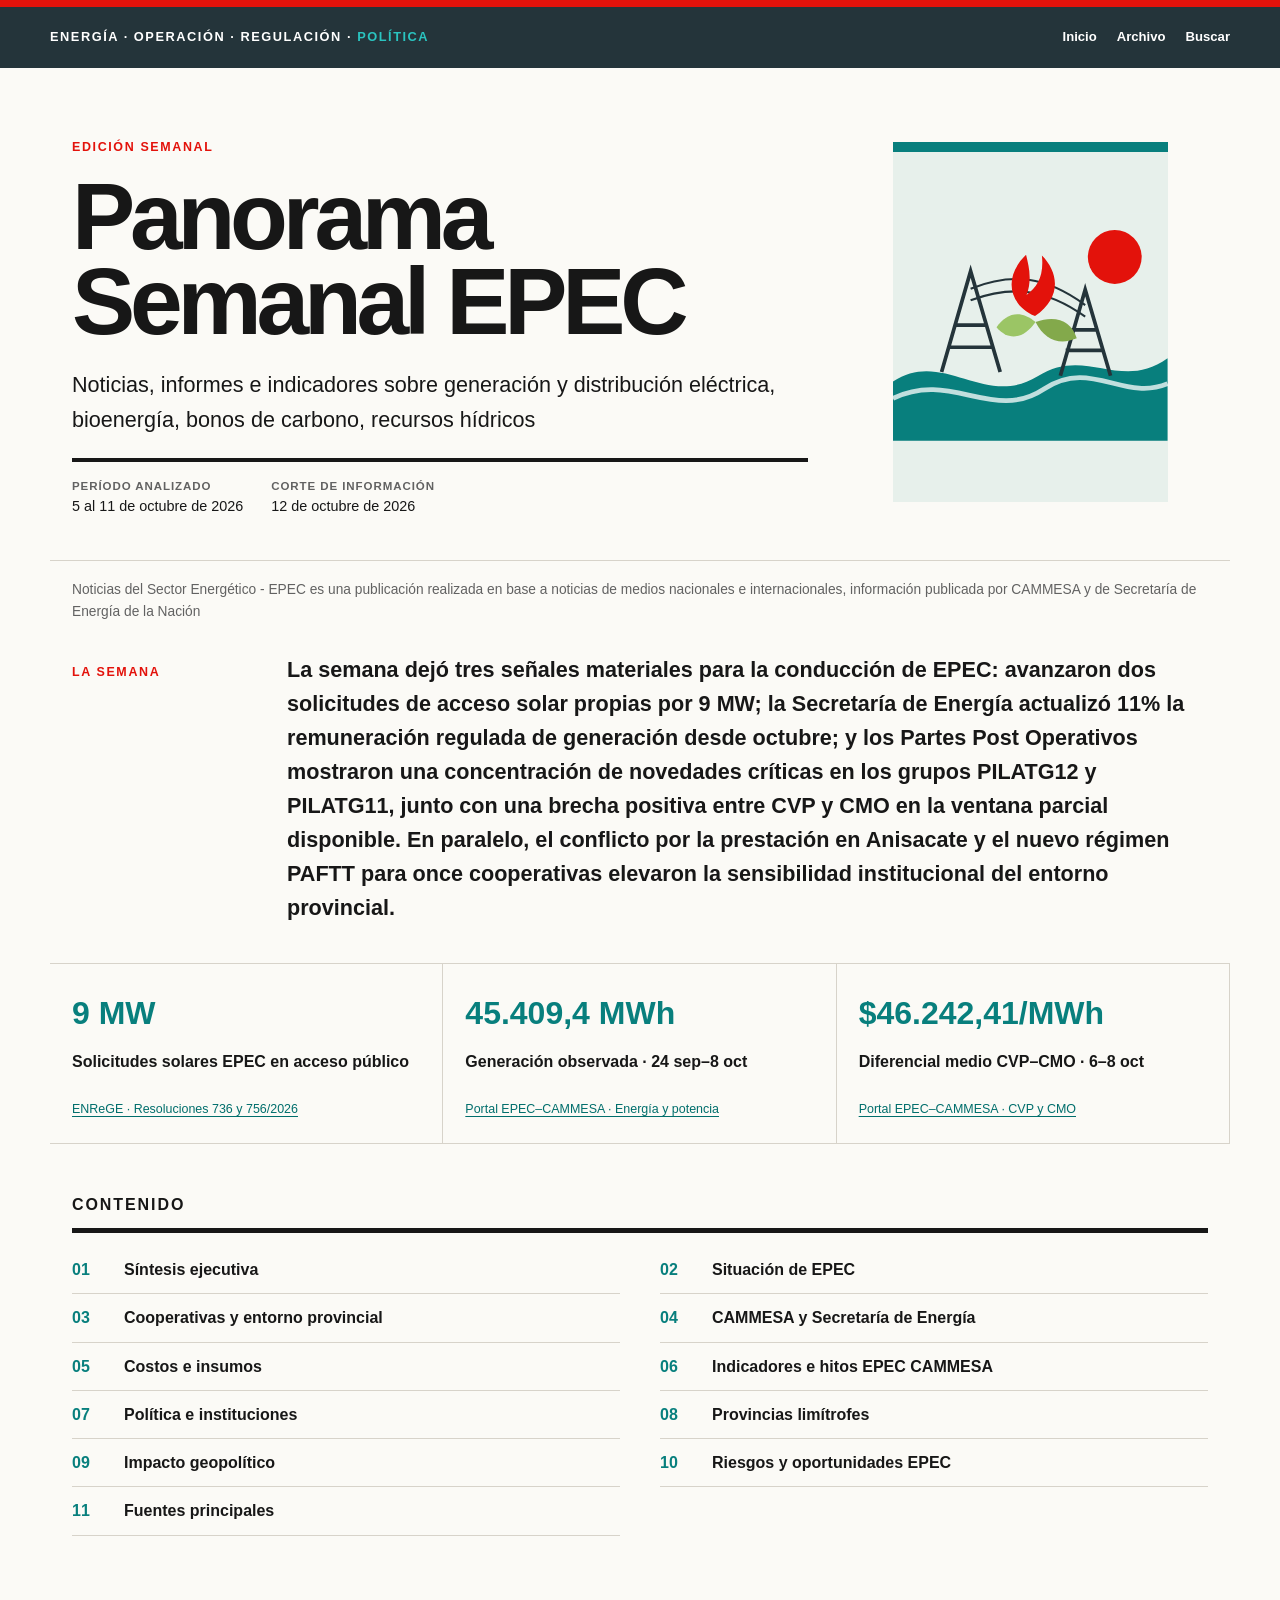
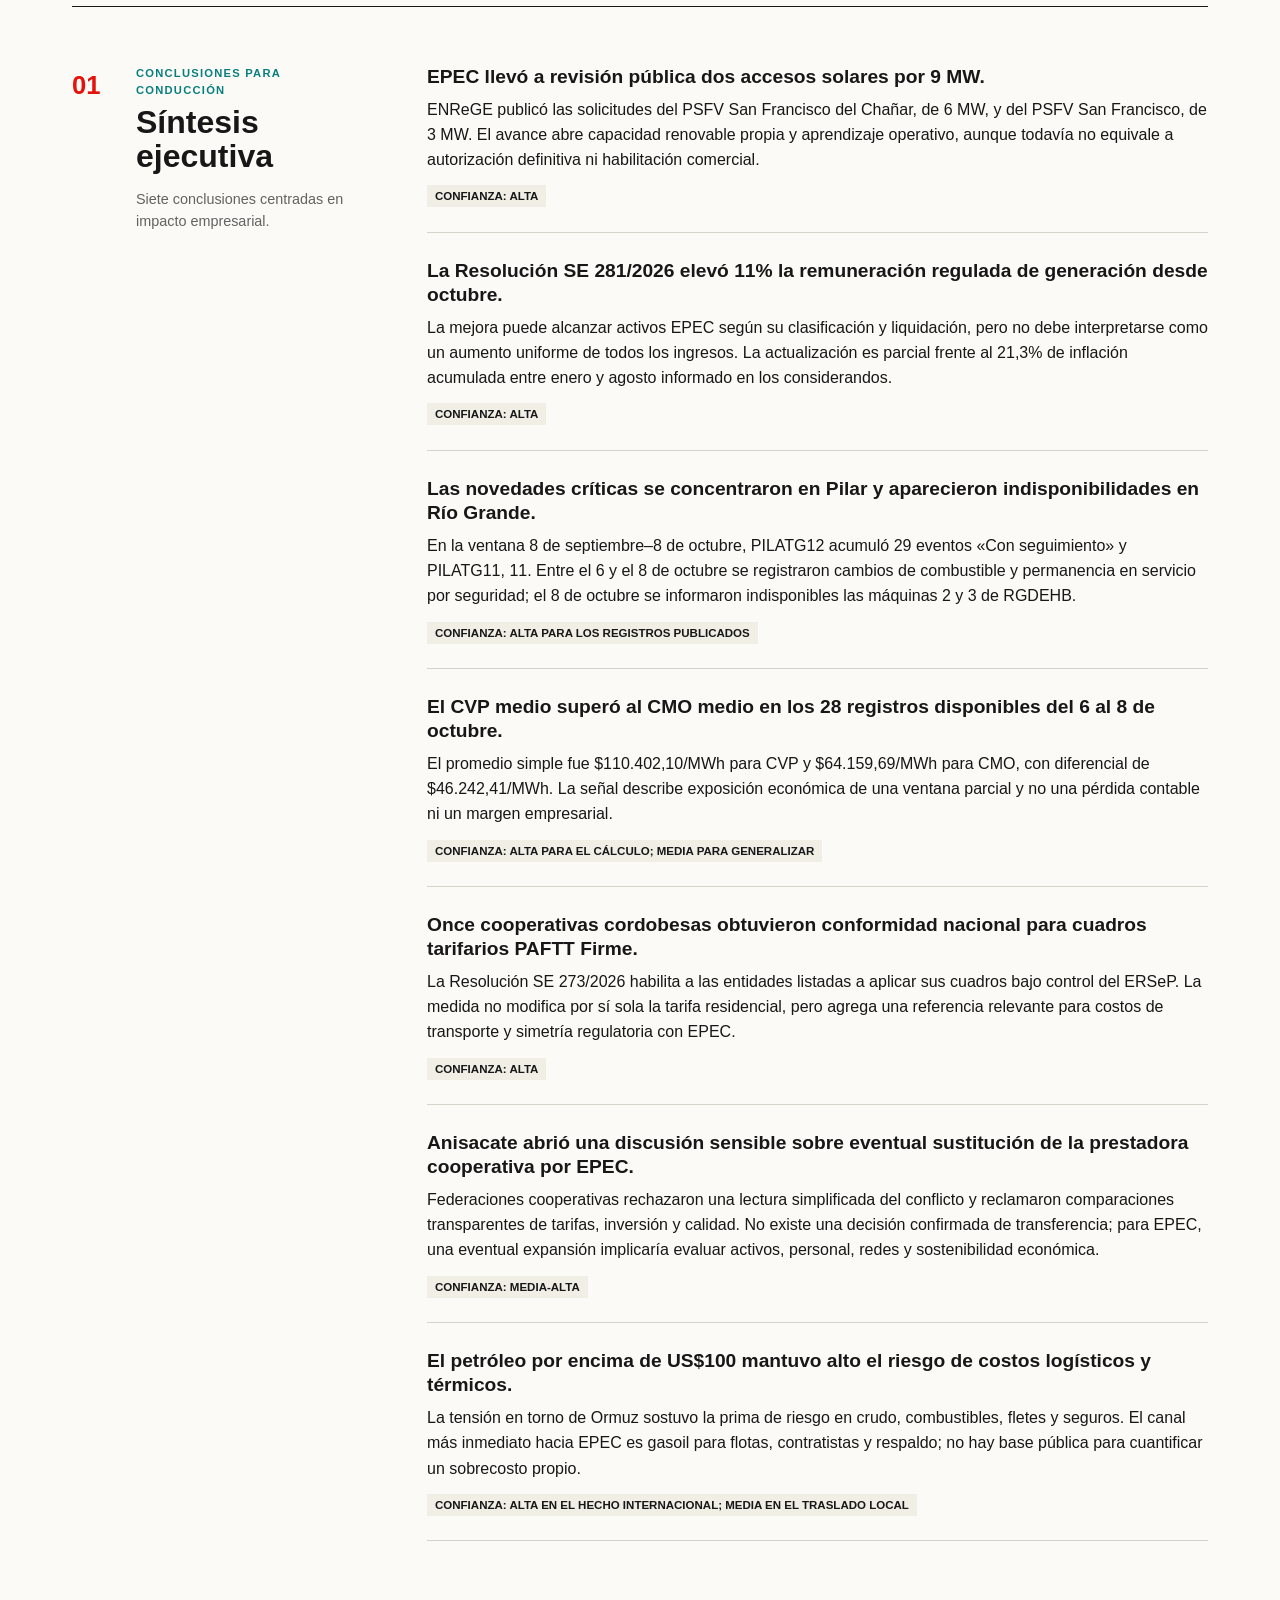
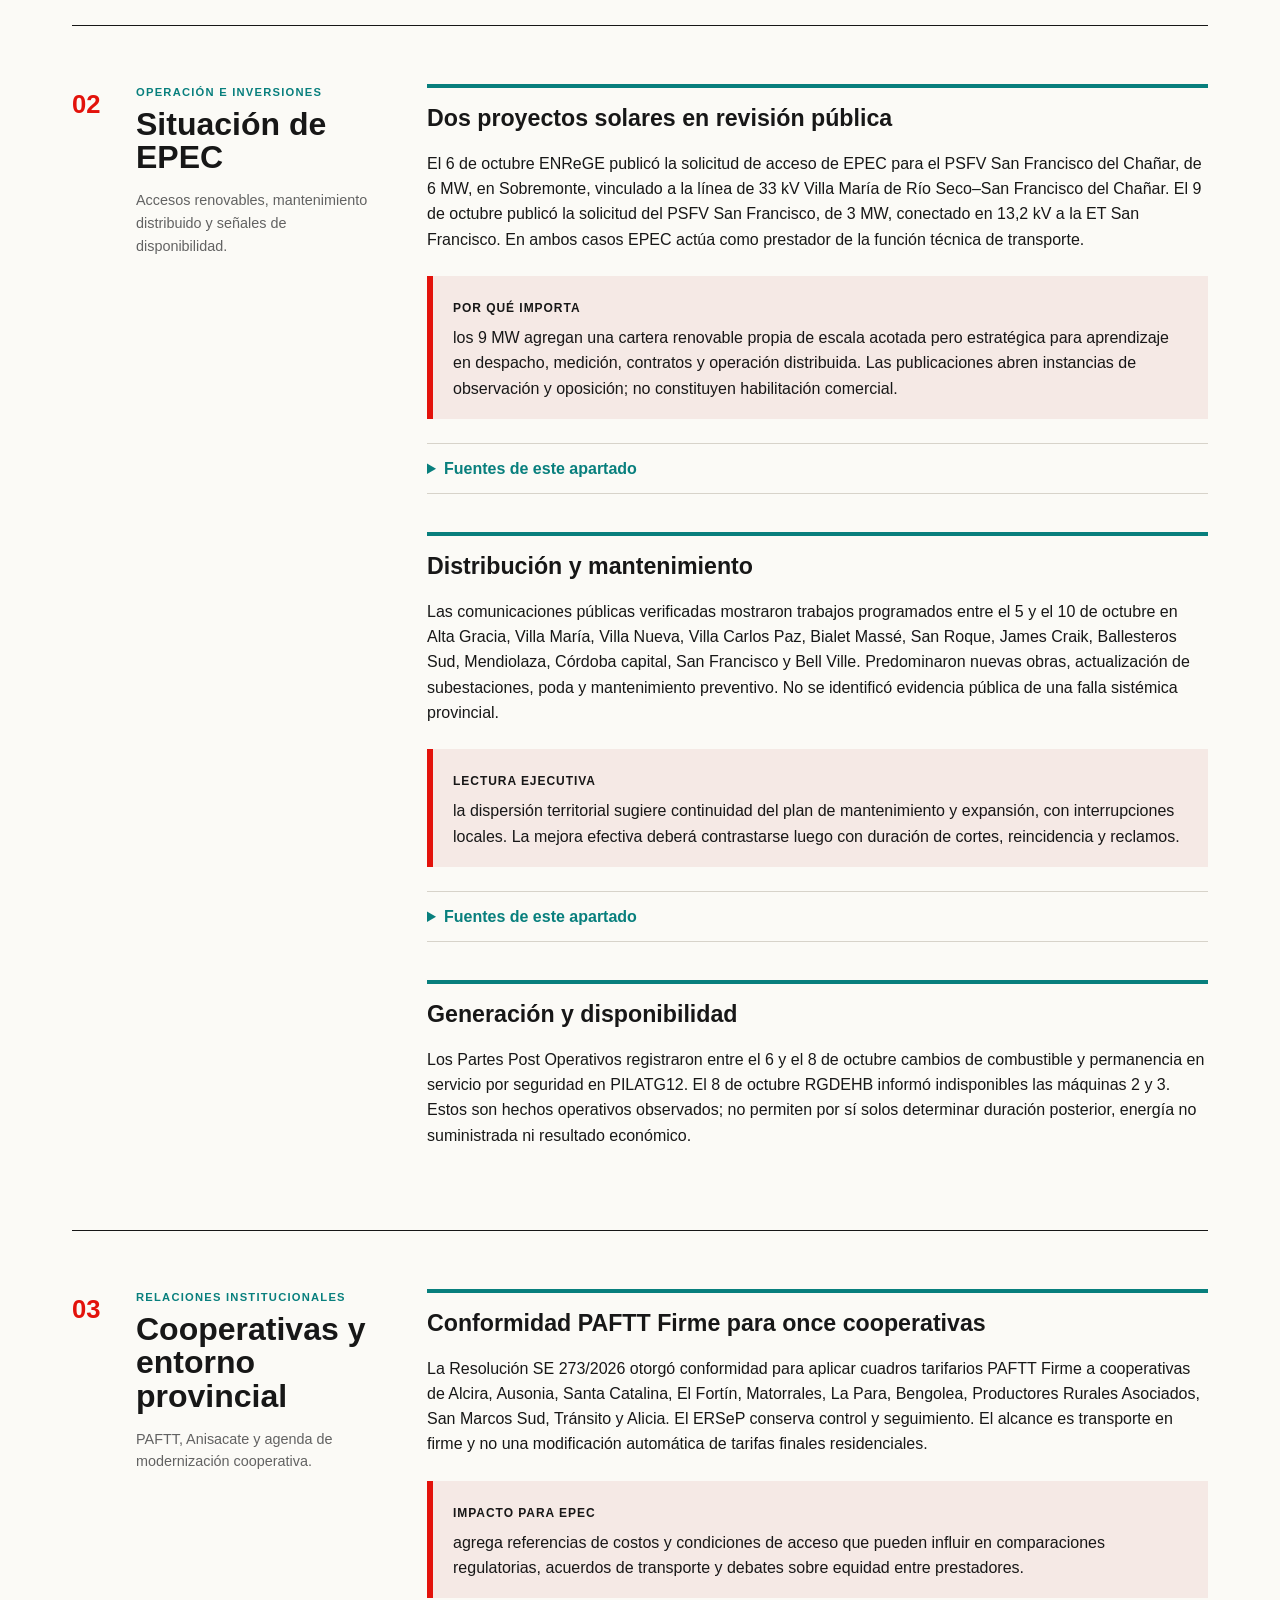
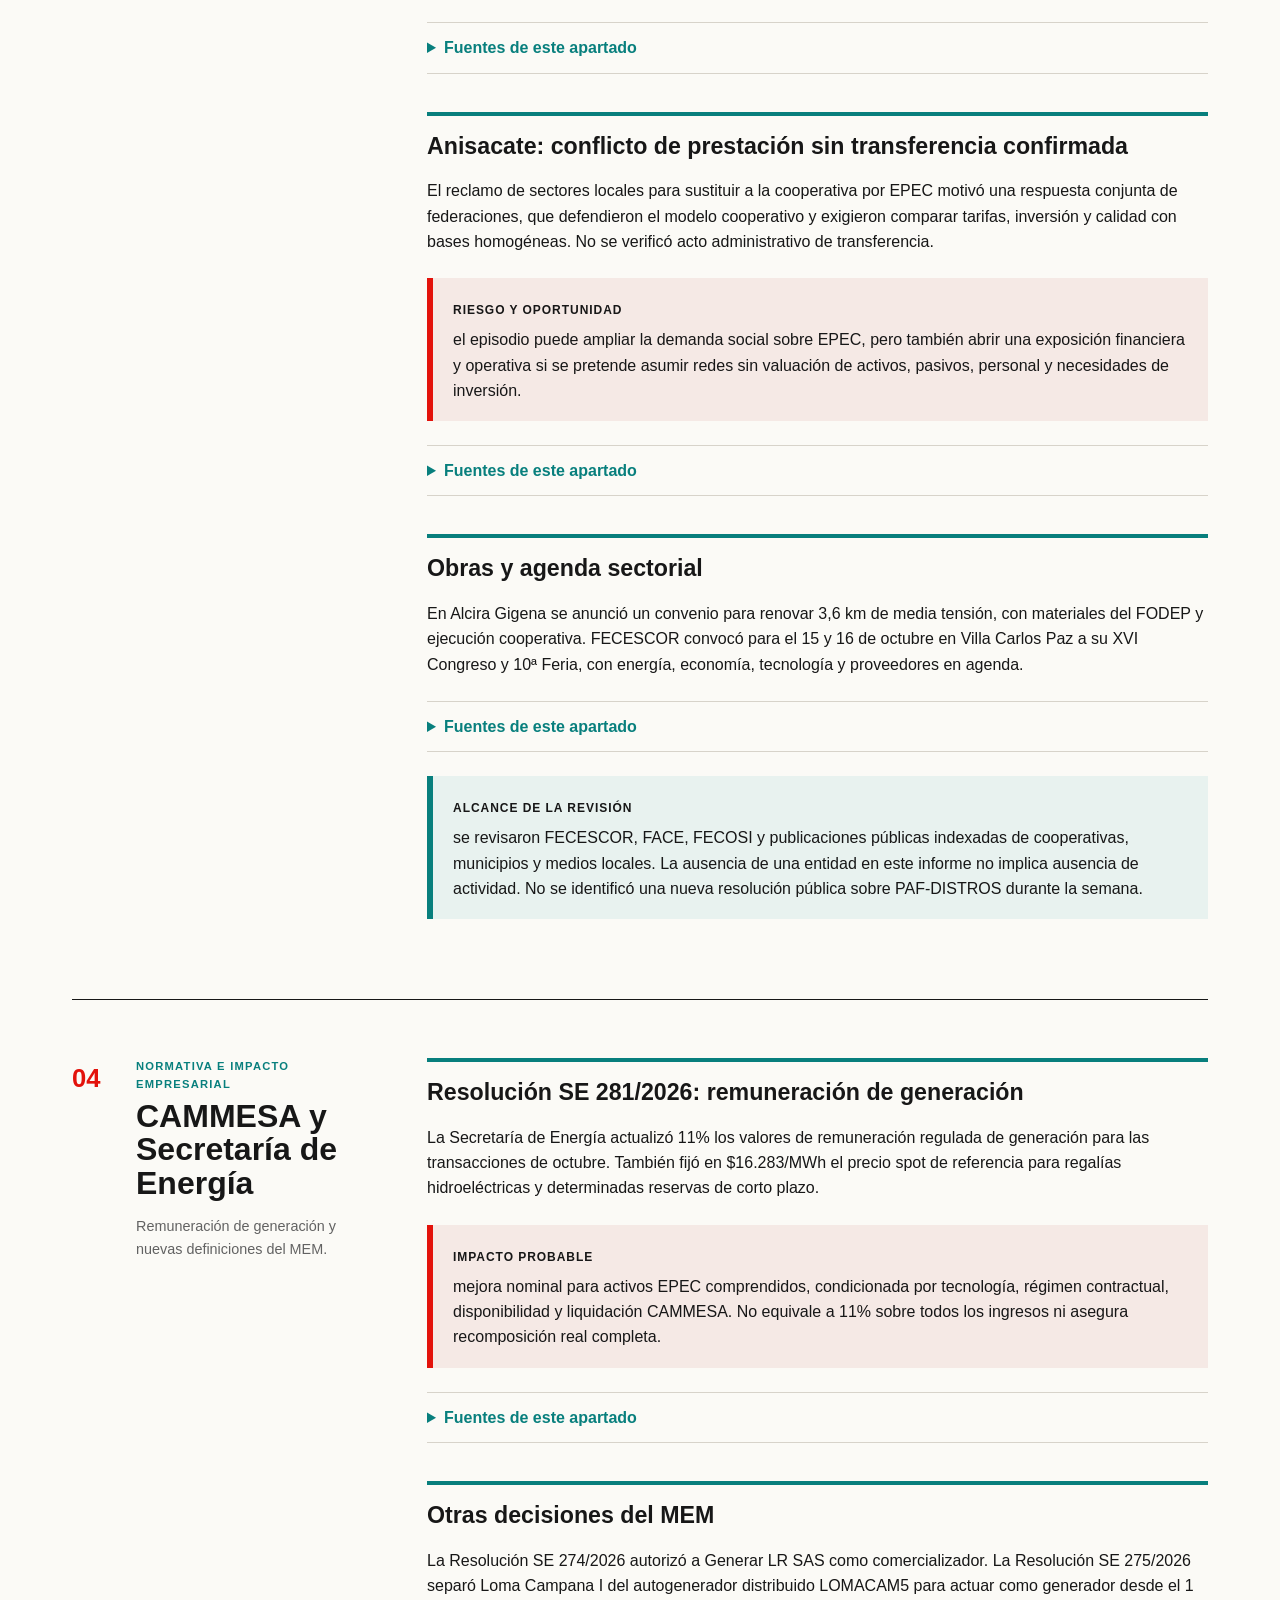
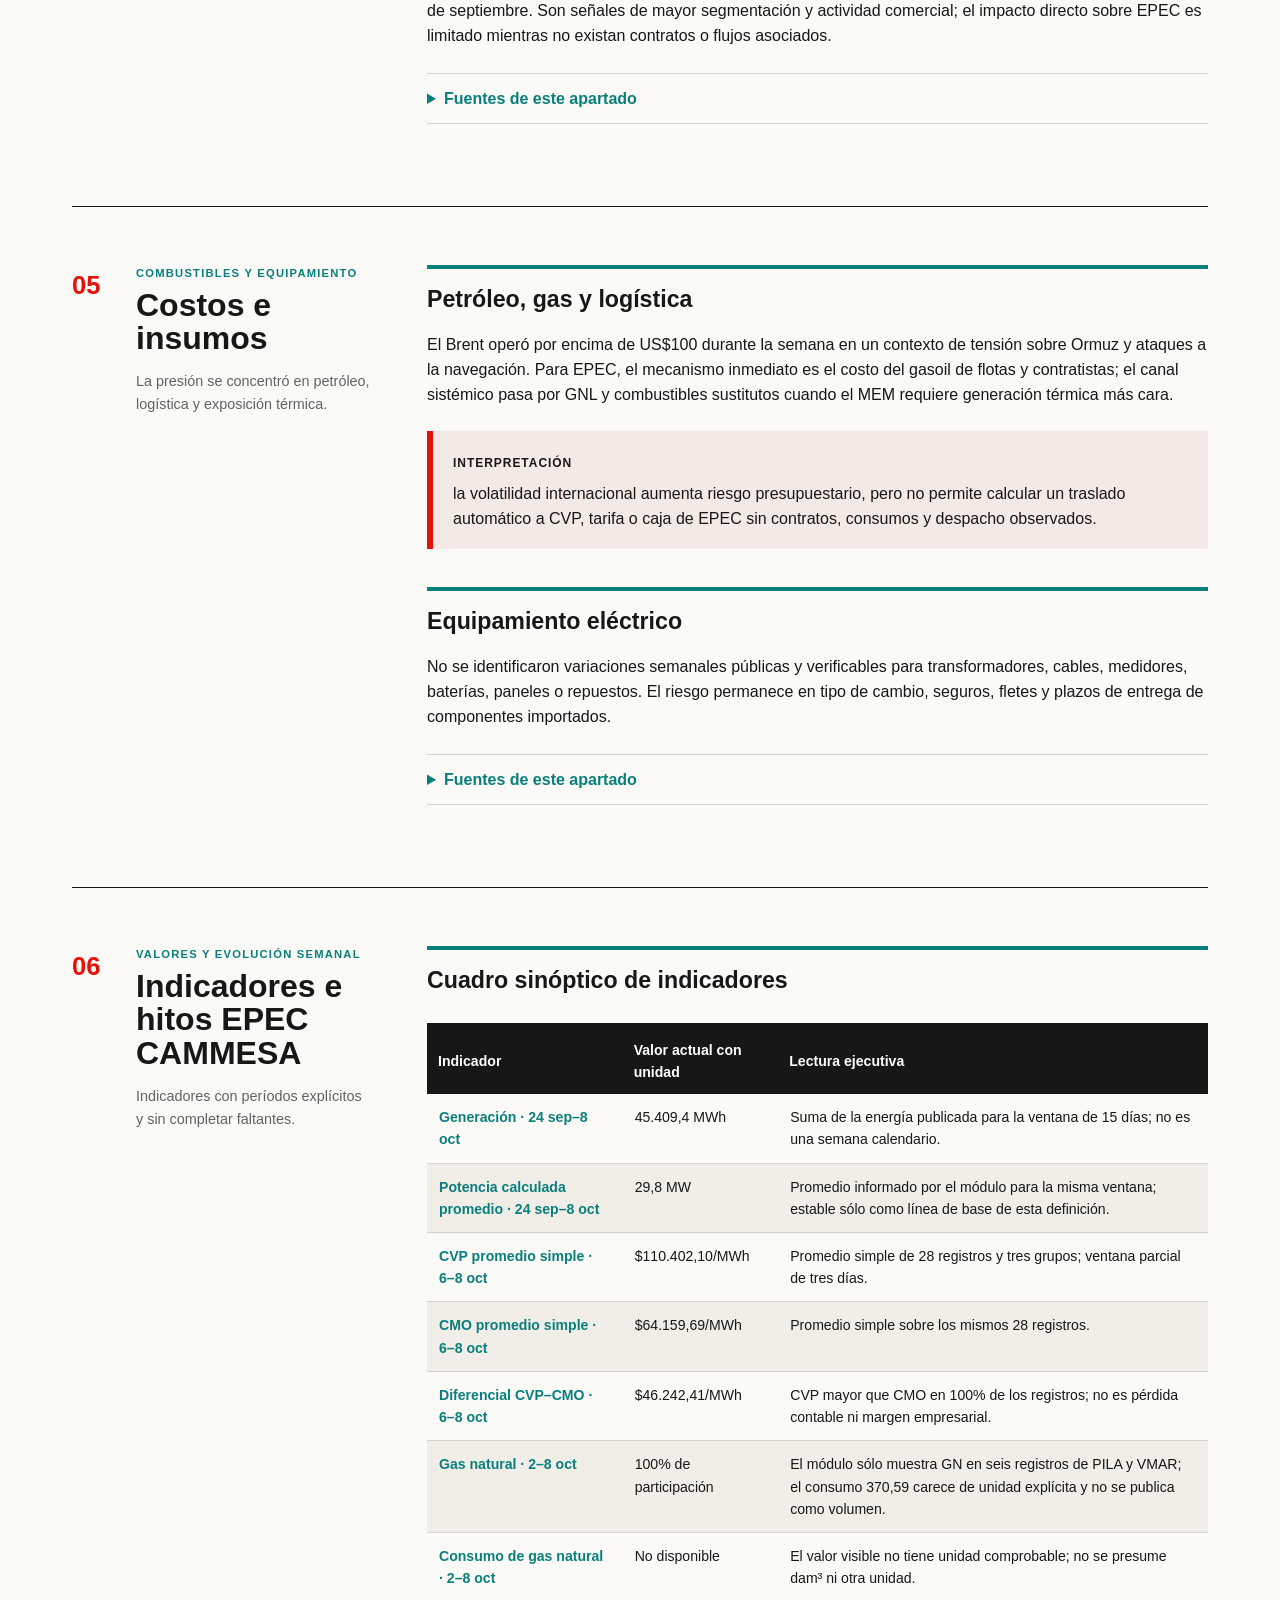
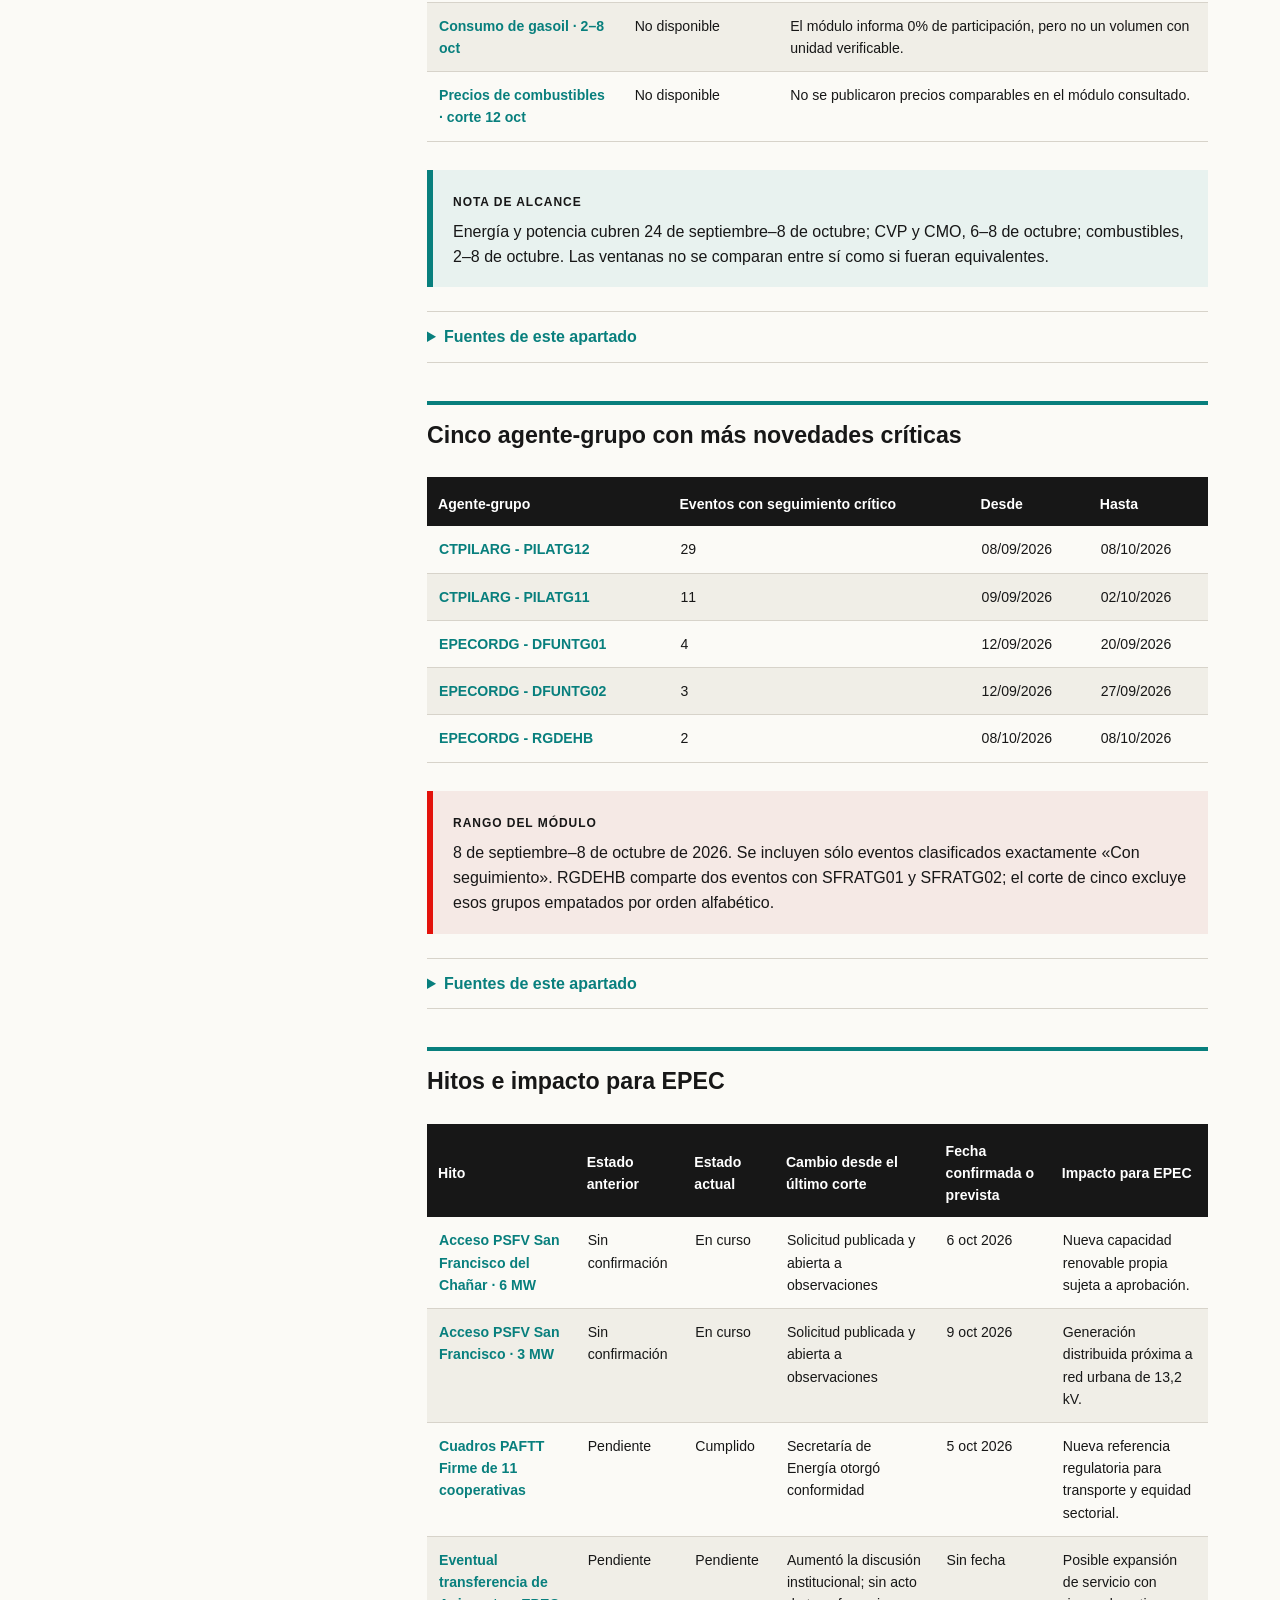
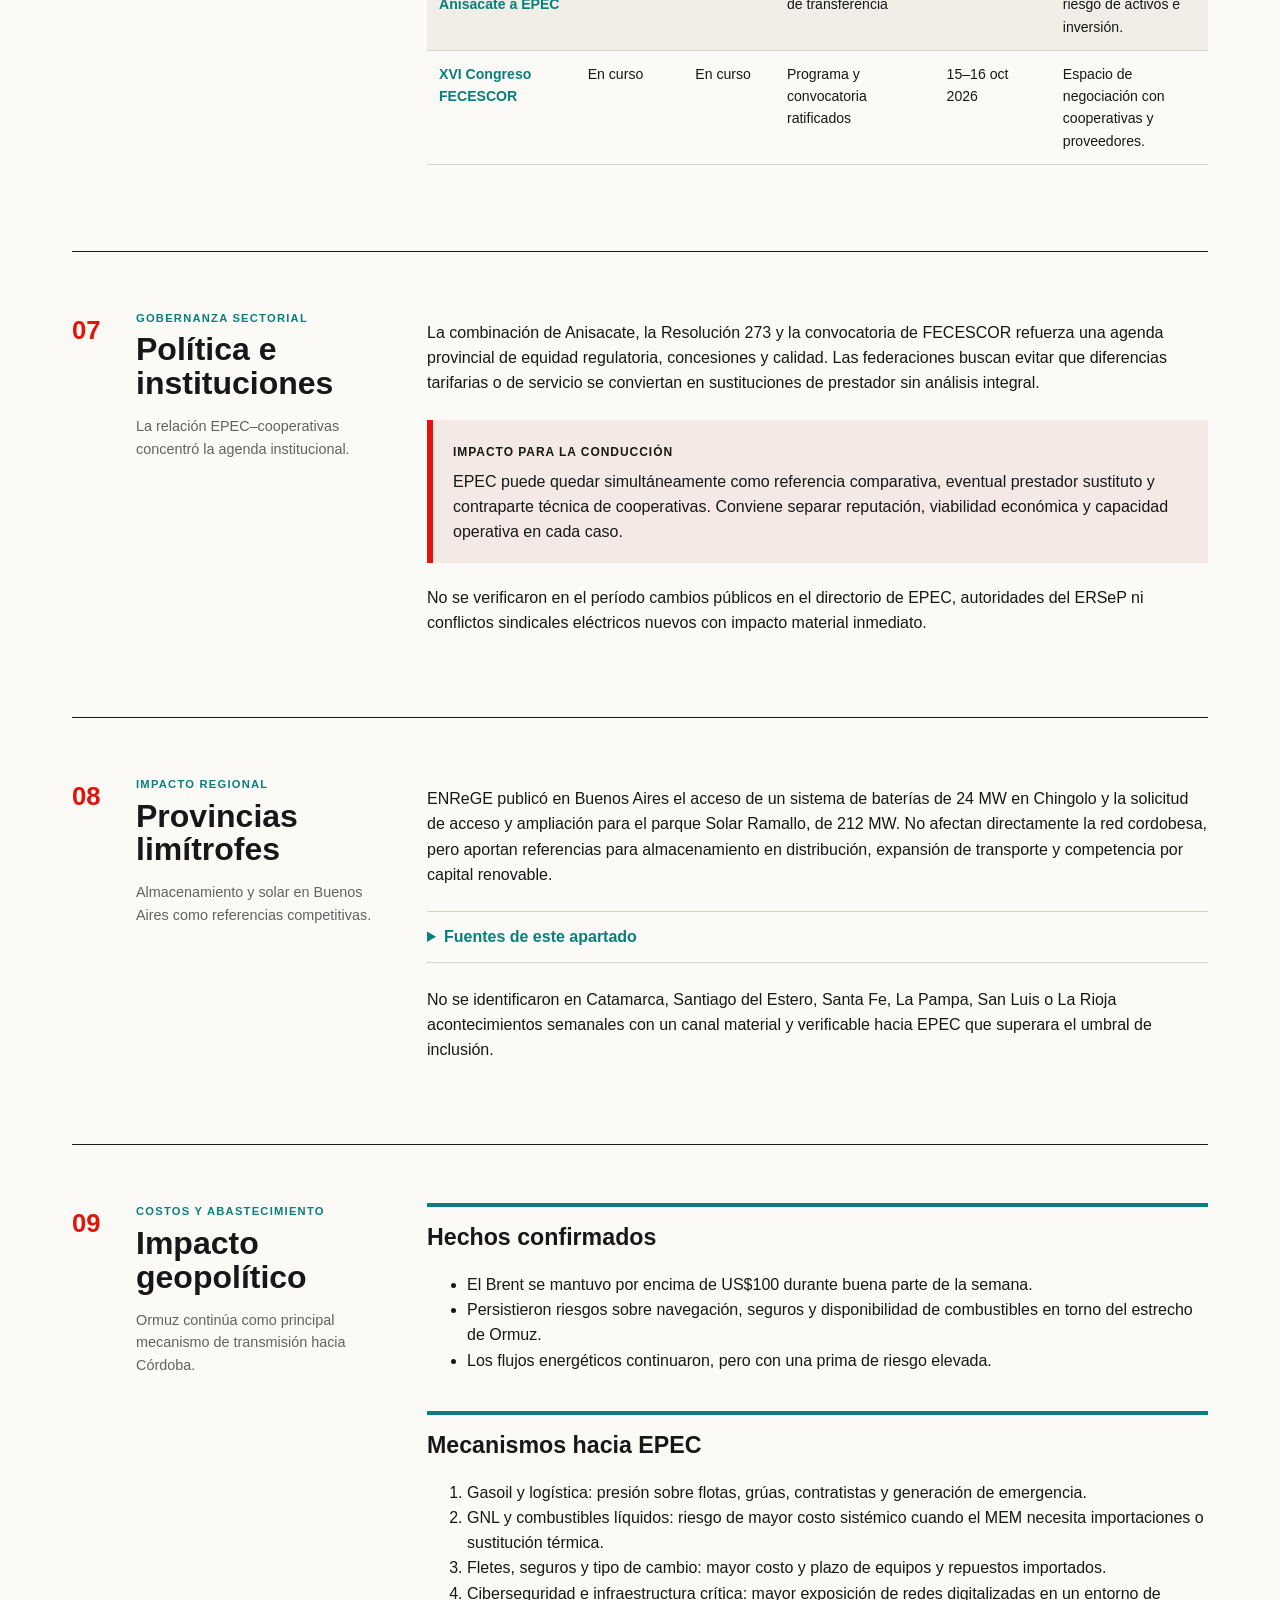
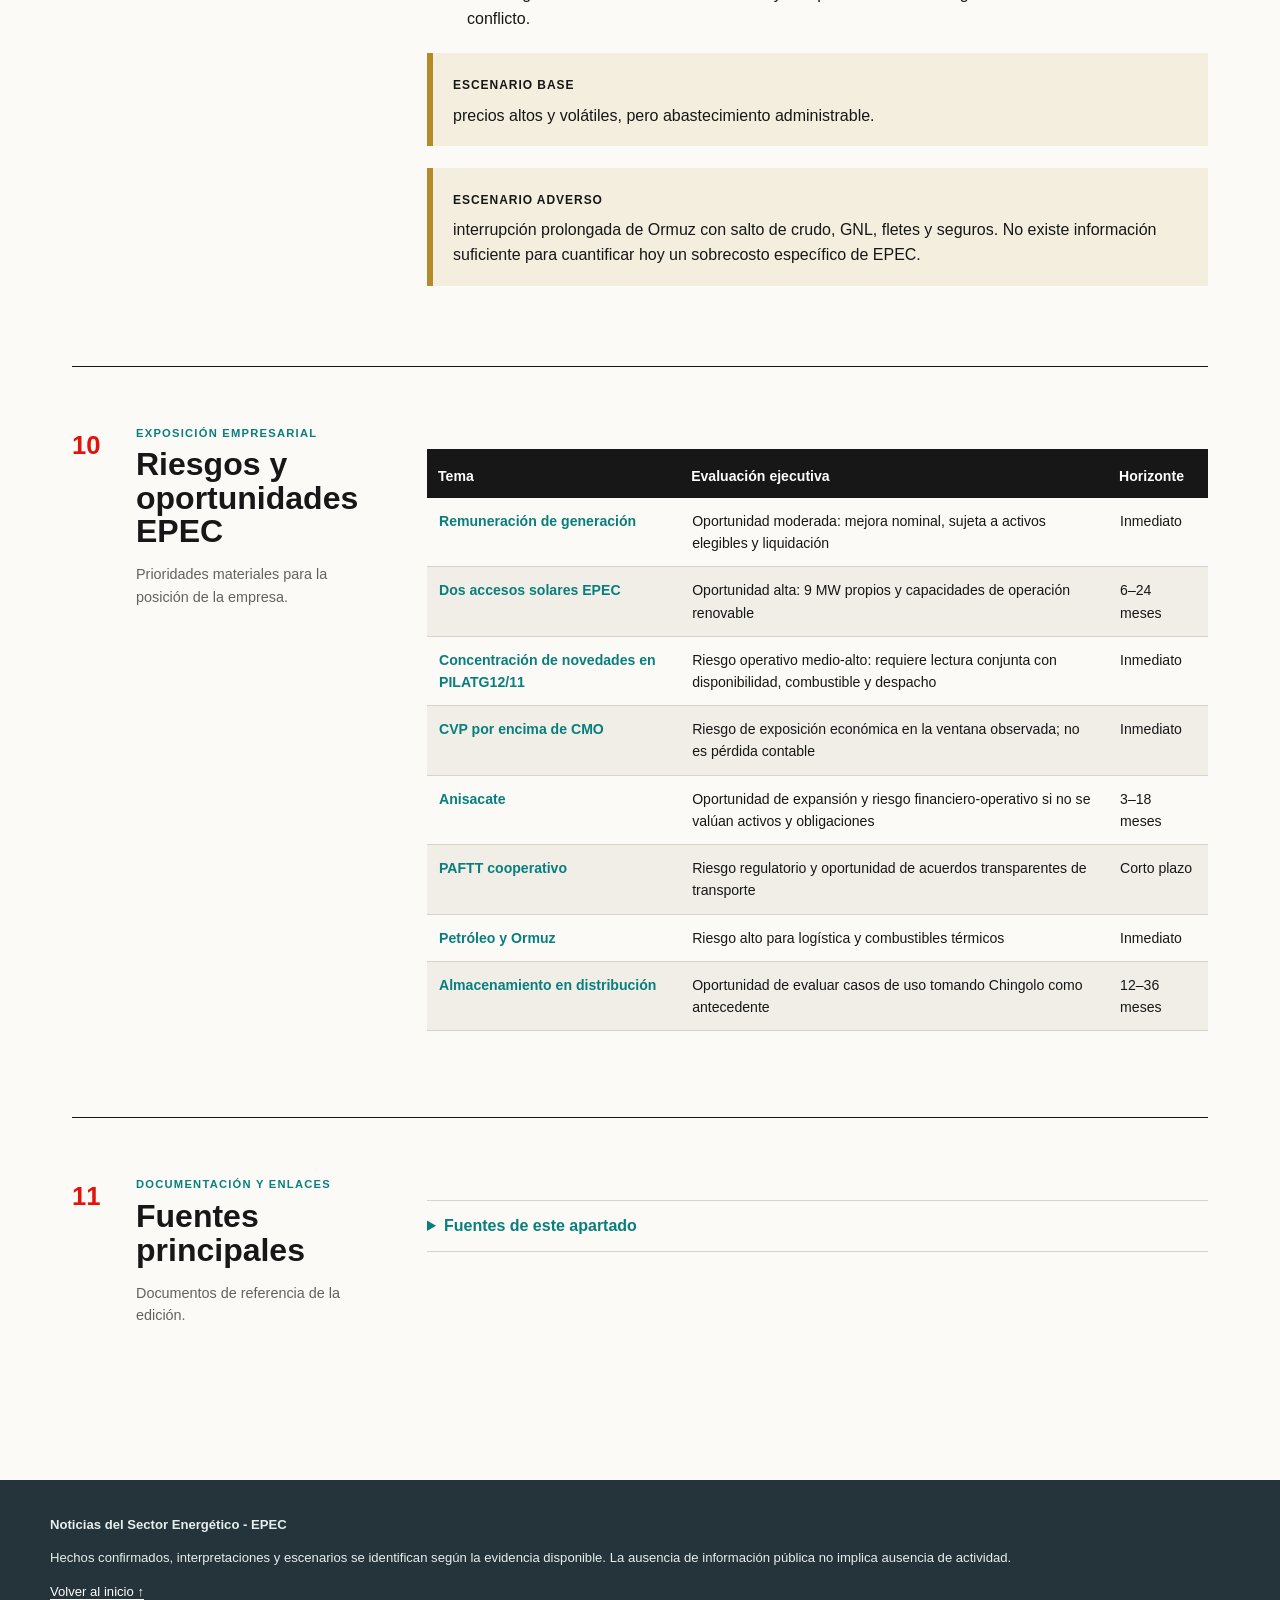
==== commit e7bc4431: "Publicar Panorama Semanal EPEC del 12 de octubre de 2026" ====
--- a/index.html
+++ b/index.html
@@ -1,234 +1,58 @@
-<!doctype html>
-<html lang="es">
-<head>
-  <meta charset="utf-8">
-  <meta name="viewport" content="width=device-width, initial-scale=1">
-  <meta name="description" content="Panorama Semanal EPEC: energía, operación, regulación y política eléctrica de Córdoba.">
-  <title>Panorama Semanal EPEC | 28 SEP–4 OCT 2026</title>
-  <style>
-    :root{--ink:#171717;--paper:#fbfaf6;--white:#fff;--muted:#666;--line:#d9d6cf;--red:#e3120b;--teal:#078b88;--teal-dark:#006d6a;--sand:#efe9dc;--slate:#26353a;--soft:#f3f1eb;--max:1180px}
-    *{box-sizing:border-box} html{scroll-behavior:smooth} body{margin:0;background:var(--paper);color:var(--ink);font-family:Calibri,"Segoe UI",Arial,sans-serif;line-height:1.58}
-    a{color:var(--teal-dark);text-decoration-thickness:1px;text-underline-offset:3px} a:hover{color:var(--red)}
-    .topline{height:7px;background:var(--red)}
-    .masthead{background:var(--slate);color:#fff;padding:22px max(22px,calc((100vw - var(--max))/2)) 24px;border-bottom:1px solid #111}
-    .masthead-row{display:flex;justify-content:space-between;gap:24px;align-items:center}
-    .brand{font-size:.84rem;font-weight:700;letter-spacing:.13em;text-transform:uppercase} .brand b{color:#23c4c4}
-    .hero{max-width:var(--max);margin:0 auto;display:grid;grid-template-columns:minmax(0,1.35fr) minmax(300px,.65fr);gap:45px;padding:62px 22px 46px;border-bottom:1px solid var(--line)}
-    .eyebrow{color:var(--red);font-weight:800;text-transform:uppercase;letter-spacing:.13em;font-size:.8rem;margin:0 0 18px}
-    h1{font-size:clamp(3.1rem,7.2vw,6.7rem);line-height:.9;letter-spacing:-.055em;margin:0;max-width:850px;font-weight:800}
-    .subtitle{font-size:clamp(1.15rem,2vw,1.45rem);line-height:1.3;max-width:780px;margin:26px 0;color:#333}
-    .edition{display:flex;flex-wrap:wrap;gap:10px 24px;padding-top:18px;border-top:4px solid var(--ink);font-size:.9rem}
-    .edition strong{display:block;text-transform:uppercase;font-size:.72rem;letter-spacing:.1em;color:var(--muted)}
-    .hero-art{align-self:stretch;min-height:340px;background:#dff0ec;border-top:10px solid var(--teal);overflow:hidden;display:flex}
-    .hero-art svg{width:100%;height:100%;display:block}
-    .lead{max-width:var(--max);margin:0 auto;padding:36px 22px;display:grid;grid-template-columns:220px 1fr;gap:40px;border-bottom:1px solid var(--line)}
-    .lead h2{font-size:.82rem;text-transform:uppercase;letter-spacing:.14em;margin:0;color:var(--red)} .lead p{font-size:1.45rem;line-height:1.45;margin:0;font-weight:600}
-    .metrics{max-width:var(--max);margin:0 auto;display:grid;grid-template-columns:repeat(3,1fr);border-left:1px solid var(--line);border-bottom:1px solid var(--line)}
-    .metric{padding:26px 22px;border-right:1px solid var(--line);display:flex;flex-direction:column;min-height:190px}
-    .metric strong{font-size:2.2rem;line-height:1;color:var(--teal-dark)} .metric span{font-weight:700;margin-top:14px} .metric small{color:var(--muted);margin-bottom:auto} .metric a{font-size:.82rem;font-weight:700;margin-top:16px}
-    .contents{max-width:var(--max);margin:45px auto 70px;padding:0 22px} .contents h2{border-bottom:5px solid var(--ink);padding-bottom:12px;margin:0 0 10px;font-size:1.1rem;text-transform:uppercase;letter-spacing:.12em}
-    .contents-grid{display:grid;grid-template-columns:repeat(2,1fr);column-gap:40px} .contents a{display:grid;grid-template-columns:45px 1fr;gap:12px;padding:12px 0;border-bottom:1px solid var(--line);color:var(--ink);font-weight:700;text-decoration:none} .contents a:hover{color:var(--red)} .contents a span{color:var(--teal);font-variant-numeric:tabular-nums}
-    main{max-width:var(--max);margin:0 auto;padding:0 22px 80px}
-    .report-section{display:grid;grid-template-columns:300px minmax(0,1fr);gap:55px;padding:62px 0;border-top:1px solid var(--ink);scroll-margin-top:12px}
-    .section-head{position:sticky;top:18px;align-self:start;display:grid;grid-template-columns:54px 1fr;gap:15px}
-    .section-no{font-size:1.6rem;color:var(--red);font-weight:800;line-height:1.1} .section-kicker{font-size:.72rem;text-transform:uppercase;letter-spacing:.12em;color:var(--teal-dark);font-weight:800;margin:0 0 7px}
-    .section-head h2{font-size:2rem;line-height:1.04;letter-spacing:-.025em;margin:0 0 13px} .section-deck{font-size:.9rem;color:var(--muted);margin:0}
-    .section-body{min-width:0} .section-body>p{font-size:1.04rem;margin:12px 0 24px}
-    .section-body>h3{font-size:1.48rem;line-height:1.15;margin:42px 0 16px;padding-top:12px;border-top:4px solid var(--teal)} .section-body>h3:first-child{margin-top:0}
-    .executive-item{border-bottom:1px solid var(--line);padding:0 0 25px;margin:0 0 27px} .executive-item h3{font-size:1.22rem;margin:0 0 9px;line-height:1.25} .executive-item p{margin:0 0 12px}
-    .confidence{display:inline-block;background:var(--sand);padding:5px 9px;font-size:.74rem;text-transform:uppercase;letter-spacing:.07em;font-weight:800}
-    .callout{margin:24px 0;padding:19px 22px;border-left:6px solid var(--red);background:#f4eae6} .callout.watch{border-left-color:var(--teal);background:#e8f3f1} .callout strong{text-transform:uppercase;letter-spacing:.08em;font-size:.76rem} .callout p{margin:7px 0 0}
-    .prose-list{padding-left:22px;margin:18px 0 28px} .prose-list li{margin:9px 0}
-    .table-wrap{overflow-x:auto;margin:25px 0 30px;border-top:5px solid var(--ink);box-shadow:inset -18px 0 20px -24px #000}
-    table{width:100%;border-collapse:collapse;min-width:690px;font-size:.9rem} th{background:var(--ink);color:#fff;text-align:left;padding:12px 13px;vertical-align:bottom} td{padding:13px;border-bottom:1px solid var(--line);vertical-align:top} tbody tr:nth-child(even){background:#f0eee8} tbody td:first-child{font-weight:700;color:var(--teal-dark)}
-    .sources{margin:25px 0;border-top:1px solid var(--line);border-bottom:1px solid var(--line);padding:12px 0} .sources summary{cursor:pointer;font-weight:800;color:var(--teal-dark)} .sources ul{margin:12px 0 4px;padding-left:20px} .sources li{margin:8px 0}
-    footer{background:var(--slate);color:#e7eeee;padding:40px max(22px,calc((100vw - var(--max))/2));font-size:.82rem} footer strong{color:#29c4c0} footer p{max-width:900px;margin:8px 0}
-    .back{display:inline-block;margin-top:15px;color:#fff}
-    @media(max-width:860px){.hero{grid-template-columns:1fr}.hero-art{min-height:260px}.lead{grid-template-columns:1fr;gap:12px}.metrics{grid-template-columns:1fr}.metric{min-height:140px}.contents-grid{grid-template-columns:1fr}.report-section{grid-template-columns:1fr;gap:28px;padding:48px 0}.section-head{position:static}}
-    @media(max-width:520px){h1{font-size:3.2rem}.masthead-row{align-items:flex-start;flex-direction:column}.hero{padding-top:42px}.lead p{font-size:1.18rem}}
-    @media print{@page{size:A4;margin:16mm}body{background:#fff}.masthead,.topline,footer{print-color-adjust:exact;-webkit-print-color-adjust:exact}.hero{grid-template-columns:1fr}.hero-art{display:none}.contents{page-break-after:always}.report-section{display:block;padding:26px 0;break-before:page}.section-head{position:static;margin-bottom:25px}.sources{display:block}a{color:inherit}}
-
-    .site-nav{display:flex;gap:22px;font-size:.82rem;font-weight:700}.site-nav a{color:#fff;text-decoration:none}.site-nav a:hover{color:#23c4c4}
-    @media(max-width:520px){.site-nav{width:100%;justify-content:space-between;gap:12px}}
-  </style>
-</head>
-<body>
-  <div class="topline"></div>
-  <header class="masthead" id="top"><div class="masthead-row"><div class="brand">Energía · Operación · Regulación · <b>Política</b></div><nav class="site-nav" aria-label="Navegación principal"><a href="/noticias-epec/">Inicio</a><a href="/noticias-epec/archivo/">Archivo</a><a href="/noticias-epec/buscar/">Buscar</a></nav></div></header>
-  <section class="hero">
-    <div>
-      <p class="eyebrow">Edición semanal</p>
-      <h1>Panorama<br>Semanal EPEC</h1>
-      <p class="subtitle">Noticias, informes e indicadores sobre generación y distribución eléctrica, bioenergía, bonos de carbono, recursos hídricos.</p>
-      <div class="edition"><div><strong>Período analizado</strong>28 de septiembre al 4 de octubre de 2026</div><div><strong>Corte de información</strong>5 de octubre de 2026</div></div>
-    </div>
-    <figure class="hero-art" aria-label="Ilustración abstracta de la red eléctrica, agua y bioenergía">
-      <svg viewBox="0 0 520 430" role="img" aria-labelledby="svgTitle svgDesc" xmlns="http://www.w3.org/2000/svg">
-        <title id="svgTitle">Infraestructura energética de Córdoba</title><desc id="svgDesc">Composición abstracta original con líneas de transmisión, agua, sol y bioenergía.</desc>
-        <rect width="520" height="430" fill="#dff0ec"/><circle cx="425" cy="80" r="52" fill="#e3120b"/>
-        <path d="M0 310 C95 250 170 370 270 304 C355 247 415 334 520 270 V430 H0Z" fill="#078b88" opacity=".92"/>
-        <path d="M0 342 C120 292 188 392 286 329 C377 270 434 356 520 314" fill="none" stroke="#fff" stroke-width="9" opacity=".72"/>
-        <g stroke="#26353a" stroke-width="7" fill="none" stroke-linejoin="round"><path d="M95 296 L148 110 L200 296 M119 212 H176 M106 250 H190"/><path d="M315 304 L362 145 L410 304 M337 221 H386 M326 258 H398"/><path d="M148 142 C222 115 290 120 362 173" stroke-width="4"/><path d="M148 164 C223 138 292 142 362 194" stroke-width="4"/></g>
-        <path d="M252 80 C208 118 216 173 268 193 C318 160 315 112 280 79 C285 121 272 137 252 153 C262 122 257 101 252 80Z" fill="#e3120b"/>
-        <path d="M273 205 C315 193 338 204 349 237 C318 245 291 236 273 205Z" fill="#78a746"/><path d="M273 205 C245 182 218 187 198 214 C220 239 250 233 273 205Z" fill="#96bd5b"/>
-        <path d="M265 198 L285 245" stroke="#26353a" stroke-width="7"/>
-      </svg>
-    </figure>
-  </section>
-  <section class="lead"><h2>La semana</h2><p>La regulación nacional amplió transitoriamente el bloque subsidiado para octubre; EPEC concentró su actividad pública en mantenimiento y modernización de redes; el sistema cooperativo endureció su posición institucional; y los tableros operativos permitieron cuantificar generación, costos variables y consumo de gas con distintos cortes temporales.</p></section>
-  <section class="metrics" aria-label="Indicadores destacados"><article class="metric">
-  <strong>69</strong><span>Novedades Post Operativo</span><small>28 sep–1 oct</small>
-  <a href="https://fgpino.github.io/po-cammesa-epec/tableros/Tablero_Novedades_PO_CAMMESA.html" target="_blank" rel="noopener noreferrer">Ver fuente</a>
-</article><article class="metric">
-  <strong>18.446,9 MWh</strong><span>Energía observada</span><small>25 sep–1 oct</small>
-  <a href="https://fgpino.github.io/po-cammesa-epec/tableros/Tablero_Energia_Potencia_PO_CAMMESA.html" target="_blank" rel="noopener noreferrer">Ver fuente</a>
-</article><article class="metric">
-  <strong>100%</strong><span>Registros con CVP &gt; CMO</span><small>28–29 sep</small>
-  <a href="https://fgpino.github.io/po-cammesa-epec/tableros/CVP_y_CMO.html" target="_blank" rel="noopener noreferrer">Ver fuente</a>
-</article></section>
-  <nav class="contents" aria-label="Contenido"><h2>Contenido</h2><div class="contents-grid"><a href="#s1"><span>01</span>Síntesis ejecutiva</a><a href="#s2"><span>02</span>Situación de EPEC</a><a href="#s3"><span>03</span>Cooperativas</a><a href="#s4"><span>04</span>CAMMESA y Secretaría de Energía</a><a href="#s5"><span>05</span>Costos e insumos</a><a href="#s6"><span>06</span>Indicadores EPEC–CAMMESA</a><a href="#s7"><span>07</span>Política e instituciones</a><a href="#s8"><span>08</span>Provincias limítrofes</a><a href="#s9"><span>09</span>Impacto geopolítico</a><a href="#s10"><span>10</span>Riesgos y oportunidades</a><a href="#s11"><span>11</span>Fuentes</a></div></nav>
-  <main><section id="s1" class="report-section">
-      <header class="section-head">
-        <span class="section-no">01</span>
-        <div><p class="section-kicker">Conclusiones para conducción</p><h2>Síntesis ejecutiva</h2><p class="section-deck">Los asuntos que concentran impacto operativo, económico y regulatorio durante el período.</p></div>
-      </header>
-      <div class="section-body"><article class="executive-item"><h3>La Resolución SE 272/2026 amplió transitoriamente la protección eléctrica de los hogares subsidiados durante octubre.</h3><p>El consumo base quedó fijado en 200 kWh mensuales para todo el país, en lugar de los 150 kWh previstos para octubre por el régimen general, y se mantuvo una bonificación extraordinaria del 25% sobre ese bloque. EPEC y las cooperativas deben reflejar correctamente la medida en facturación y compensaciones.</p><span class="confidence">Confianza: alta</span></article>
-<article class="executive-item"><h3>FECESCOR elevó el tono institucional frente al debate sobre la organización de la distribución eléctrica.</h3><p>La Federación sostuvo que las concesiones provinciales continúan vigentes, reclamó que cualquier modificación respete el marco legal y volvió a plantear asimetrías entre cooperativas y EPEC. La discusión sobre PAF-DISTROS y optimización territorial sigue abierta, aun cuando no se publicó una nueva norma provincial en la semana.</p><span class="confidence">Confianza: alta</span></article>
-<article class="executive-item"><h3>EPEC desplegó trabajos programados en distintos corredores urbanos y productivos.</h3><p>Las publicaciones verificadas incluyeron mantenimiento, poda, nuevas obras, transferencias de carga y actualización tecnológica en Córdoba capital, Capilla del Monte, Alta Gracia, Saldán, James Craik, Ballesteros, Tancacha y Bell Ville, entre otras localidades. No se identificó evidencia pública de una falla sistémica provincial.</p><span class="confidence">Confianza: alta</span></article>
-<article class="executive-item"><h3>La actualización tecnológica de subestaciones fue la señal operativa más consistente.</h3><p>EPEC programó intervenciones secuenciales en James Craik, Ballesteros y Tancacha. La repetición del mismo tipo de tarea sugiere una campaña de modernización distribuida; el efecto sobre calidad sólo podrá evaluarse con indicadores posteriores de interrupciones y reclamos.</p><span class="confidence">Confianza: alta en los trabajos; media en la interpretación</span></article>
-<article class="executive-item"><h3>La carga de información de cooperativas tuvo una modificación administrativa relevante.</h3><p>EPEC informó la suspensión de la carga correspondiente a la Nota SSEE 870 y publicó nuevos plazos para las secciones de información del período septiembre. La novedad reduce una obligación inmediata, pero exige controlar futuras instrucciones y consistencia de declaraciones juradas.</p><span class="confidence">Confianza: alta</span></article>
-<article class="executive-item"><h3>El riesgo de costos se desplazó desde el crudo hacia combustibles refinados y logística.</h3><p>El Brent cerró el 1 de octubre en US$102,31 por barril y Reuters informó restricciones de exportación de productos en China, continuidad de la prohibición rusa de exportar diésel y daños en infraestructura de refinación. Para Córdoba, el canal inmediato es el gasoil utilizado por flotas, contratistas y equipos de emergencia.</p><span class="confidence">Confianza: alta en los hechos internacionales; media en el impacto cuantitativo local</span></article>
-<article class="executive-item"><h3>San Luis aprobó en el Senado provincial su Plan Maestro de Energía 2026–2036.</h3><p>La iniciativa ordena infraestructura, eficiencia y crecimiento productivo a diez años. Es una señal competitiva regional para localización industrial y proveedores; su efecto sobre Córdoba dependerá de la aprobación definitiva, presupuesto y proyectos concretos.</p><span class="confidence">Confianza: media-alta</span></article></div>
-    </section><section id="s2" class="report-section">
-      <header class="section-head">
-        <span class="section-no">02</span>
-        <div><p class="section-kicker">Operación e inversiones</p><h2>Situación de EPEC</h2><p class="section-deck">Mantenimiento, obras, continuidad y actividad pública de la empresa provincial.</p></div>
-      </header>
-      <div class="section-body"><h3>Distribución, mantenimiento y obras</h3>
-<p>EPEC publicó interrupciones programadas para ejecutar mantenimiento de redes aéreas, poda sobre media tensión, nuevas obras, transferencias de carga, trabajos de terceros y actualización tecnológica. El 1 de octubre se informaron tareas en Capilla del Monte, Córdoba capital, Alta Gracia, Saldán y James Craik; el 2 de octubre continuaron intervenciones en James Craik, Ballesteros, Tancacha y Bell Ville, entre otras zonas.</p>
-<p>En James Craik, Ballesteros y Tancacha se sucedieron ventanas breves sobre diferentes subestaciones transformadoras. El patrón es compatible con una campaña planificada de modernización y no con un único incidente. En Bell Ville hubo además trabajos de terceros que requirieron intervención de EPEC.</p>
-<aside class="callout analysis"><strong>Por qué importa</strong><p>las intervenciones tecnológicas pueden mejorar maniobrabilidad, protecciones y continuidad, pero también concentran riesgo de coordinación si no se controla la reposición efectiva del servicio y la recurrencia de cortes por alimentador.</p></aside>
-<aside class="callout analysis"><strong>Impacto probable</strong><p>interrupciones localizadas de corta duración y mejora gradual de confiabilidad. No existe evidencia pública suficiente para atribuir una mejora cuantitativa en SAIDI, SAIFI u otros indicadores de calidad.</p></aside>
-<aside class="callout watch"><strong>Aspectos a observar</strong><p>cumplimiento de horarios, reclamos posteriores, repetición de trabajos sobre los mismos sectores y resultados de la actualización tecnológica en James Craik, Ballesteros y Tancacha.</p></aside>
-<details class="sources"><summary>Fuentes de este apartado</summary><ul><li><a href="https://www.epec.com.ar/actualidad/trabajos-mejoras" target="_blank" rel="noopener noreferrer">EPEC — Trabajos por mejoras</a></li><li><a href="https://eldoce.tv/actualidad/2026/09/30/multiples-cortes-de-luz-de-epec-para-este-jueves-en-cordoba-barrios-y-localidades-afectadas/" target="_blank" rel="noopener noreferrer">El Doce — Cortes programados del 1 de octubre</a></li><li><a href="https://el-periodico.com.ar/region/cortes-de-luz-de-epec-programados-para-el-viernes-2-de-octubre_a6abebbcfcf6f91489713ce6e?output=amp" target="_blank" rel="noopener noreferrer">El Periódico — Cortes programados del 2 de octubre</a></li></ul></details></div>
-    </section><section id="s3" class="report-section">
-      <header class="section-head">
-        <span class="section-no">03</span>
-        <div><p class="section-kicker">Relaciones institucionales</p><h2>Cooperativas y entorno provincial</h2><p class="section-deck">Hechos materiales del sistema cooperativo y alcance efectivo de la revisión pública.</p></div>
-      </header>
-      <div class="section-body"><h3>Pronunciamiento de FECESCOR</h3>
-<p>El 29 de septiembre FECESCOR reafirmó que las concesiones provinciales permanecen vigentes y que cualquier modificación del esquema de prestación debe tramitarse dentro del marco jurídico, regulatorio e institucional. La Federación sostuvo además que existen asimetrías con EPEC y recordó que los componentes tarifarios están sujetos a decisiones del ERSeP, no a determinación unilateral de las cooperativas.</p>
-<aside class="callout analysis"><strong>Por qué importa</strong><p>el comunicado convierte la reorganización territorial en un asunto de legalidad de concesiones, equidad regulatoria y gobernanza. Esto eleva el costo político de cambios unilaterales y anticipa negociación técnica entre Provincia, ERSeP, EPEC y federaciones.</p></aside>
-<aside class="callout analysis"><strong>Impacto probable</strong><p>mayor demanda de información comparativa sobre tarifas, costos reconocidos, calidad, densidad de usuarios e inversiones. En el corto plazo es más probable una negociación institucional que una alteración inmediata de áreas de prestación.</p></aside>
-<aside class="callout watch"><strong>Aspectos a observar</strong><p>eventuales normas sobre PAF-DISTROS, participación de FACE y FECESCOR, definición de criterios de zonificación y publicación de estudios económicos o de calidad que sustenten cualquier reorganización.</p></aside>
-<details class="sources"><summary>Fuentes de este apartado</summary><ul><li><a href="https://fecescor.com.ar/noticia/fecescor-reafirma-la-vigencia-de-las-concesiones-y-el-compromiso-del-sistema-cooperativo/" target="_blank" rel="noopener noreferrer">FECESCOR — Vigencia de concesiones y compromiso del sistema cooperativo · 29 sep 2026</a></li><li><a href="https://cooperativas.face.coop/noticias.php" target="_blank" rel="noopener noreferrer">FACE — Noticias del sector cooperativo</a></li></ul></details>
-<h3>Información regulatoria y administrativa</h3>
-<p>EPEC informó que la carga del archivo correspondiente a la Nota SSEE 870 quedó suspendida. Para el período septiembre, la Sección I quedó habilitada hasta el 7 de octubre y la Sección II hasta el 16 de octubre; la información de parques industriales tuvo cierre el 5 de octubre.</p>
-<aside class="callout analysis"><strong>Impacto probable</strong><p>menor carga inmediata por la Nota 870, pero necesidad de mantener trazabilidad de versiones, cierres y re-declaraciones. Las cooperativas deben evitar que una suspensión temporal se interprete como eliminación definitiva de la obligación.</p></aside>
-<details class="sources"><summary>Fuentes de este apartado</summary><ul><li><a href="https://www.epec.com.ar/web/xxww_info_pkg.informar_plazos" target="_blank" rel="noopener noreferrer">EPEC — Plazos de carga para cooperativas · período septiembre 2026</a></li><li><a href="https://web.epec.com.ar/web/xxww_coopconsumos_pkg_30.nota_2540?cnt_numero=1&amp;srv_codigo=127357" target="_blank" rel="noopener noreferrer">EPEC — Nota SE 2540/2014 · archivo publicado 1 oct 2026</a></li></ul></details>
-<h3>Alcance efectivo de la revisión</h3>
-<p>Se revisaron las publicaciones indexadas de FECESCOR, FACE, EPEC, municipios, cooperativas y medios regionales. Dentro de la ventana semanal no se identificaron acontecimientos públicos materiales atribuibles con suficiente certeza a una cooperativa individual. Esto no significa ausencia de actividad: muchas entidades comunican por redes sociales no indexadas o canales internos.</p></div>
-    </section><section id="s4" class="report-section">
-      <header class="section-head">
-        <span class="section-no">04</span>
-        <div><p class="section-kicker">Normativa e impacto empresarial</p><h2>CAMMESA y Secretaría de Energía</h2><p class="section-deck">Cambios de reglas y medidas nacionales con incidencia potencial sobre Córdoba.</p></div>
-      </header>
-      <div class="section-body"><h3>Resolución SE 272/2026</h3>
-<p>La Secretaría de Energía dispuso para octubre un consumo base subsidiado de 200 kWh mensuales para los hogares beneficiarios del régimen SEF, sin diferencias por zona bioambiental. El régimen general preveía 150 kWh para octubre. También fijó una bonificación adicional extraordinaria del 25% sobre el consumo base.</p>
-<aside class="callout analysis"><strong>Qué cambió</strong><p>se amplió en 50 kWh el bloque protegido respecto del sendero general y se sostuvo el máximo permitido de bonificación extraordinaria durante octubre.</p></aside>
-<aside class="callout analysis"><strong>A quién afecta</strong><p>usuarios residenciales beneficiarios del SEF, EPEC y cooperativas como facturadores, ERSeP como regulador provincial y los organismos responsables de compensaciones.</p></aside>
-<aside class="callout analysis"><strong>Impacto probable</strong><p>menor salto de factura para hogares subsidiados y mayor complejidad de conciliación entre energía facturada, bonificaciones y compensaciones. La medida no modifica por sí sola el costo físico de abastecimiento del MEM.</p></aside>
-<aside class="callout watch"><strong>Aspectos a observar</strong><p>instrucciones provinciales de traslado, adecuación de sistemas comerciales, tratamiento de consumos excedentes y cronograma de noviembre.</p></aside>
-<details class="sources"><summary>Fuentes de este apartado</summary><ul><li><a href="https://www.argentina.gob.ar/normativa/nacional/norma-430767/texto" target="_blank" rel="noopener noreferrer">Argentina.gob.ar — Resolución 708/2026 con detalle de la Resolución SE 272/2026</a></li><li><a href="https://www.boletinoficial.gob.ar/detalleAviso/primera/348322/20261001?anexos=1" target="_blank" rel="noopener noreferrer">Boletín Oficial — Resolución 709/2026 · 1 oct 2026</a></li></ul></details>
-<h3>Implementación de cambios anteriores</h3>
-<p>No se verificó durante la semana una nueva modificación sustantiva de las reglas XDEM o del esquema de reestructuración RenovAr y RenMDI. Continúan vigentes como asuntos de implementación las Resoluciones SE 264/2026 y 257/2026, publicadas el 25 de septiembre.</p>
-<aside class="callout watch"><strong>Aspectos a observar</strong><p>circulares operativas de CAMMESA, solicitudes de acceso o ampliación que puedan encuadrar como XDEM y proyectos renovables cordobeses que opten por rescisión, reconducción o migración al MATER.</p></aside>
-<details class="sources"><summary>Fuentes de este apartado</summary><ul><li><a href="https://cammesaweb.cammesa.com/" target="_blank" rel="noopener noreferrer">CAMMESA — Resolución SE 264/2026 · XDEM</a></li><li><a href="https://www.boletinoficial.gob.ar/detalleAviso/primera/347964/20260925" target="_blank" rel="noopener noreferrer">Boletín Oficial — Resolución SE 257/2026</a></li></ul></details></div>
-    </section><section id="s5" class="report-section">
-      <header class="section-head">
-        <span class="section-no">05</span>
-        <div><p class="section-kicker">Combustibles y equipamiento</p><h2>Costos e insumos</h2><p class="section-deck">Señales de costos que pueden transmitirse a la operación, las obras y el abastecimiento.</p></div>
-      </header>
-      <div class="section-body"><h3>Petróleo y gasoil</h3>
-<p>El Brent cerró el 1 de octubre en US$102,31 por barril, 4,37% por encima de la rueda anterior. Reuters atribuyó el salto a la tensión militar en Oriente Medio, la suspensión de exportaciones de productos petroleros por refinadores chinos y la persistencia de restricciones sobre el diésel ruso. Los inventarios de gasoil permanecieron ajustados.</p>
-<aside class="callout analysis"><strong>Mecanismo de impacto</strong><p>el gasoil afecta movilidad de cuadrillas, contratistas, grúas, transporte de postes, transformadores y cables, y grupos electrógenos de emergencia. El impacto sobre CVP sólo corresponde cuando una unidad consume combustible líquido y debe verificarse con datos de despacho.</p></aside>
-<aside class="callout analysis"><strong>Nivel de confianza</strong><p>alto para precios y restricciones internacionales; medio para el traslado a costos de EPEC y cooperativas, porque no se publicaron contratos ni consumos semanales.</p></aside>
-<details class="sources"><summary>Fuentes de este apartado</summary><ul><li><a href="https://www.reuters.com/business/energy/oil-prices-barely-changed-investors-assess-us-iran-peace-talks-gulf-exports-2026-10-01/" target="_blank" rel="noopener noreferrer">Reuters — Brent y tensión en combustibles refinados · 1 oct 2026</a></li></ul></details>
-<h3>CVP, CMO y combustible observado</h3>
-<p>En los 16 registros disponibles entre el 28 y el 29 de septiembre, el CVP promedio fue $131.987,32/MWh y el CMO promedio $99.896,63/MWh. La diferencia media implícita fue de aproximadamente $32.090,69/MWh, con CVP superior al CMO en todos los registros. El tablero de combustibles informó 611,35 dam³ de gas natural para PILATG12 entre el 22 y el 28 de septiembre y no registró consumo de gasoil en ese rango.</p>
-<aside class="callout analysis"><strong>Criterio de lectura</strong><p>la brecha CVP–CMO se limita a dos grupos y dos fechas con datos disponibles; no representa el promedio de toda la flota ni permite calcular un resultado económico neto.</p></aside>
-<details class="sources"><summary>Fuentes de este apartado</summary><ul><li><a href="https://fgpino.github.io/po-cammesa-epec/tableros/CVP_y_CMO.html" target="_blank" rel="noopener noreferrer">Portal EPEC–CAMMESA — CVP y CMO</a></li><li><a href="https://fgpino.github.io/po-cammesa-epec/tableros/Tablero_Comb_Quemado_EPEC.html" target="_blank" rel="noopener noreferrer">Portal EPEC–CAMMESA — Combustibles Quemados</a></li></ul></details>
-<h3>Gas, GNL y equipamiento</h3>
-<p>El tránsito de GNL por Ormuz mostró recuperación durante septiembre, aunque bajo riesgo de seguridad. Para Córdoba, el efecto no es automático: depende de las compras argentinas, disponibilidad de gas local, demanda térmica y despacho. No se identificaron durante la semana precios públicos provinciales verificables para transformadores, cables, medidores, baterías o paneles solares.</p>
-<aside class="callout watch"><strong>Aspectos a observar</strong><p>licitaciones de combustible, fletes y seguros, plazos de entrega de equipos importados, tipo de cambio y disponibilidad de repuestos electrónicos y protecciones.</p></aside>
-<details class="sources"><summary>Fuentes de este apartado</summary><ul><li><a href="https://www.reuters.com/business/energy/september-lng-shipments-through-hormuz-hit-highest-since-start-us-iran-war-2026-10-02/" target="_blank" rel="noopener noreferrer">Reuters — Tránsito de GNL por Ormuz · 2 oct 2026</a></li></ul></details></div>
-    </section><section id="s6" class="report-section">
-      <header class="section-head">
-        <span class="section-no">06</span>
-        <div><p class="section-kicker">Valores y evolución semanal</p><h2>Indicadores e hitos EPEC–CAMMESA</h2><p class="section-deck">Datos observados con el período disponible en cada tablero; no se completan faltantes con valores cero.</p></div>
-      </header>
-      <div class="section-body"><h3>Generación y lectura del Post Operativo</h3>
-<p>El portal EPEC · CAMMESA · Partes Post Operativos permitió cuantificar la actividad con la información disponible al corte. Los tableros no comparten una misma fecha máxima: por eso cada indicador conserva su período propio y no se proyectan faltantes como si fueran valores cero.</p>
-<div class="table-wrap" tabindex="0"><table><thead><tr><th scope="col">Indicador</th><th scope="col">Período disponible</th><th scope="col">Valor observado</th><th scope="col">Lectura</th></tr></thead><tbody><tr><td>Novedades</td><td>28 sep–1 oct</td><td>69 totales: 64 sin seguimiento, 1 condicional y 4 con seguimiento</td><td>Los cuatro eventos críticos correspondieron a PILATG12 el 28 de septiembre</td></tr><tr><td>Energía</td><td>25 sep–1 oct</td><td>18.446,9 MWh</td><td>RGDEHB aportó 10.546,2 MWh, alrededor de 57,2% del total</td></tr><tr><td>Potencia calculada</td><td>25 sep–1 oct</td><td>32,8 MW promedio</td><td>Promedio simple de los 4.824 registros horarios de grupo, incluidos valores nulos o cero</td></tr><tr><td>CVP y CMO</td><td>28–29 sep</td><td>CVP $131.987,32/MWh; CMO $99.896,63/MWh</td><td>16 registros; CVP superior al CMO en 100% de los casos</td></tr><tr><td>Combustible quemado</td><td>22–28 sep</td><td>611,35 dam³ de gas natural</td><td>Cinco registros de PILATG12; 100% GN y sin gasoil informado</td></tr></tbody></table></div>
-<aside class="callout analysis"><strong>Por qué importa</strong><p>la combinación de novedades, generación, costos y combustibles permite separar la condición operativa de la exposición económica. Que el CVP supere al CMO describe una brecha de costos en los registros disponibles; no demuestra por sí sola una pérdida contable ni una remuneración insuficiente.</p></aside>
-<aside class="callout watch"><strong>Aspectos a observar</strong><p>actualización de los días 2 al 4 de octubre, persistencia del despacho de PILATG12, evolución de RGDEHB, incorporación de PIND por grupo y consistencia entre energía, potencia y combustible.</p></aside>
-<details class="sources"><summary>Fuentes de este apartado</summary><ul><li><a href="https://fgpino.github.io/po-cammesa-epec/" target="_blank" rel="noopener noreferrer">Portal EPEC–CAMMESA — Centro de tableros operativos</a></li><li><a href="https://fgpino.github.io/po-cammesa-epec/tableros/Tablero_Novedades_PO_CAMMESA.html" target="_blank" rel="noopener noreferrer">Novedades Post Operativo</a></li><li><a href="https://fgpino.github.io/po-cammesa-epec/tableros/CVP_y_CMO.html" target="_blank" rel="noopener noreferrer">CVP y CMO</a></li><li><a href="https://fgpino.github.io/po-cammesa-epec/tableros/Tablero_Energia_Potencia_PO_CAMMESA.html" target="_blank" rel="noopener noreferrer">Energía y Potencia</a></li><li><a href="https://fgpino.github.io/po-cammesa-epec/tableros/Tablero_Comb_Quemado_EPEC.html" target="_blank" rel="noopener noreferrer">Combustibles Quemados EPEC</a></li></ul></details>
-<h3>Referencia mensual DTE</h3>
-<p>El último Documento de Transacciones Económicas disponible para el cruce con el Post Operativo corresponde a junio de 2026. La validación piloto abarcó siete fichas testigo. En DFUNTG01, la disponibilidad calculada desde el PO fue 60,6%, la energía coincidió entre PO y DTE en 20,235 MWh y se identificaron cuatro horas con generación.</p>
-<p>En la ficha mensual utilizada como control, la operación alcanzó 92,4% en PO y 92,1% en DTE, una diferencia de 0,3 puntos porcentuales; la energía mostró una diferencia de 0,2%. La indisponibilidad relevada fue 1.180 MWh, distribuida en 68% forzada, 27% programada y 5% otras causas. Estos valores son referencias de validación mensual y no deben extrapolarse a septiembre u octubre.</p>
-<aside class="callout watch"><strong>Aspectos a observar</strong><p>incorporación de DTE posteriores a junio, resolución del tratamiento de PIND negativos y ampliación de las fichas desde los siete grupos testigo al universo de generación EPEC.</p></aside></div>
-    </section><section id="s7" class="report-section">
-      <header class="section-head">
-        <span class="section-no">07</span>
-        <div><p class="section-kicker">Gobernanza sectorial</p><h2>Política e instituciones</h2><p class="section-deck">Decisiones, posiciones y negociaciones de los principales actores eléctricos.</p></div>
-      </header>
-      <div class="section-body"><p>FECESCOR reclamó que cualquier cambio del esquema de prestación respete contratos, legislación y competencias institucionales. También atribuyó al ERSeP la determinación regulatoria de los componentes tarifarios y reiteró la existencia de asimetrías con EPEC.</p>
-<aside class="callout analysis"><strong>Interpretación</strong><p>el comunicado busca fijar condiciones de negociación antes de que la Provincia avance con una eventual reorganización territorial. No prueba por sí mismo que exista una decisión administrativa inminente.</p></aside>
-<p>No se verificaron durante el período cambios en el directorio de EPEC, nuevas autoridades del ERSeP, conflictos sindicales eléctricos materiales ni decisiones legislativas provinciales con vigencia inmediata sobre el servicio.</p>
-<aside class="callout watch"><strong>Aspectos a observar</strong><p>convocatorias formales a federaciones, expedientes del ERSeP, comunicaciones del Ministerio de Cooperativas y Mutuales y pronunciamientos de Luz y Fuerza.</p></aside></div>
-    </section><section id="s8" class="report-section">
-      <header class="section-head">
-        <span class="section-no">08</span>
-        <div><p class="section-kicker">Impacto regional</p><h2>Provincias limítrofes</h2><p class="section-deck">Acontecimientos regionales con canales concretos de transmisión hacia Córdoba.</p></div>
-      </header>
-      <div class="section-body"><h3>San Luis</h3>
-<p>El Senado provincial aprobó el Plan Maestro de Energía 2026–2036, orientado a infraestructura, eficiencia y acompañamiento del crecimiento productivo. El acontecimiento importa para Córdoba por competencia en radicación industrial, demanda de proveedores y desarrollo de generación limpia.</p>
-<aside class="callout analysis"><strong>Impacto probable</strong><p>bajo en el corto plazo y potencialmente medio a largo plazo, sujeto a aprobación definitiva, presupuesto y cartera concreta de proyectos.</p></aside>
-<details class="sources"><summary>Fuentes de este apartado</summary><ul><li><a href="https://senado.sanluis.gov.ar/nota/?hash=w8Km4" target="_blank" rel="noopener noreferrer">Senado de San Luis — Plan Maestro de Energía 2026–2036</a></li></ul></details>
-<h3>Resto de provincias limítrofes</h3>
-<p>No se identificaron dentro de la ventana semanal acontecimientos públicos de Catamarca, Santiago del Estero, Santa Fe, Buenos Aires, La Pampa o La Rioja con impacto material verificable sobre intercambios eléctricos, gasoductos, combustibles o cadenas de suministro de Córdoba. Los cortes programados informados por la EPE santafesina fueron locales y no evidenciaron una restricción interprovincial.</p></div>
-    </section><section id="s9" class="report-section">
-      <header class="section-head">
-        <span class="section-no">09</span>
-        <div><p class="section-kicker">Costos y abastecimiento</p><h2>Impacto geopolítico</h2><p class="section-deck">Mecanismos internacionales que pueden afectar combustibles, logística y equipamiento.</p></div>
-      </header>
-      <div class="section-body"><h3>Hechos confirmados</h3>
-<ul class="prose-list"><li>El Brent cerró el 1 de octubre en US$102,31 por barril.</li><li>Refinadores chinos suspendieron exportaciones de productos fuera de Hong Kong y Macao.</li><li>Rusia mantuvo la prohibición de exportar diésel durante octubre.</li><li>Persistieron ataques y riesgos de navegación en el estrecho de Ormuz, aunque parte de los flujos de crudo y GNL se recuperó.</li></ul>
-<h3>Transmisión hacia Córdoba</h3>
-<ol class="prose-list"><li>Gasoil más caro o escaso: presión sobre flotas, contratistas y respaldo de emergencia.</li><li>Fletes y seguros elevados: mayor costo y plazo para equipos importados.</li><li>GNL y combustibles sustitutos: riesgo para el costo sistémico del MEM si Argentina incrementa compras externas.</li><li>Electrónica y ciberseguridad: exposición a componentes importados y a mayor criticidad de sistemas de control.</li></ol>
-<aside class="callout analysis"><strong>Escenario base</strong><p>precios altos y volatilidad, con abastecimiento administrable y traslado gradual a costos locales.</p></aside>
-<aside class="callout analysis"><strong>Escenario adverso</strong><p>nueva interrupción relevante de Ormuz o mayor escasez mundial de diésel, con presión inmediata sobre logística y mayor costo de generación térmica líquida.</p></aside>
-<aside class="callout analysis"><strong>Límite del análisis</strong><p>no existe evidencia suficiente para calcular un sobrecosto específico para EPEC o cada cooperativa.</p></aside>
-<details class="sources"><summary>Fuentes de este apartado</summary><ul><li><a href="https://www.reuters.com/business/energy/oil-prices-barely-changed-investors-assess-us-iran-peace-talks-gulf-exports-2026-10-01/" target="_blank" rel="noopener noreferrer">Reuters — Petróleo, diésel y tensión en Oriente Medio · 1 oct 2026</a></li><li><a href="https://www.reuters.com/business/energy/september-lng-shipments-through-hormuz-hit-highest-since-start-us-iran-war-2026-10-02/" target="_blank" rel="noopener noreferrer">Reuters — Recuperación parcial del GNL por Ormuz · 2 oct 2026</a></li></ul></details></div>
-    </section><section id="s10" class="report-section">
-      <header class="section-head">
-        <span class="section-no">10</span>
-        <div><p class="section-kicker">Exposición empresarial</p><h2>Riesgos y oportunidades EPEC</h2><p class="section-deck">Lectura ejecutiva de los factores que merecen gestión o desarrollo comercial.</p></div>
-      </header>
-      <div class="section-body"><div class="table-wrap" tabindex="0"><table><thead><tr><th scope="col">Tema</th><th scope="col">Evaluación</th><th scope="col">Horizonte</th></tr></thead><tbody><tr><td>Resolución SE 272</td><td>Riesgo operativo de facturación y oportunidad de mejorar conciliaciones</td><td>Inmediato</td></tr><tr><td>Concesiones cooperativas</td><td>Riesgo institucional si el rediseño avanza sin criterios públicos</td><td>Corto plazo</td></tr><tr><td>Actualización de subestaciones</td><td>Oportunidad para medir mejora de calidad y automatización</td><td>3–12 meses</td></tr><tr><td>Nota SSEE 870</td><td>Riesgo de versiones y plazos; oportunidad de automatizar declaraciones</td><td>Inmediato</td></tr><tr><td>Petróleo y gasoil</td><td>Riesgo alto para logística, obras y respaldo</td><td>Inmediato</td></tr><tr><td>Plan energético de San Luis</td><td>Competencia regional y oportunidad para proveedores cordobeses</td><td>1–5 años</td></tr><tr><td>Datos PO CAMMESA</td><td>Oportunidad de tablero integrado de generación, PIND, CVP y combustibles</td><td>Inmediato</td></tr></tbody></table></div>
-<p>La oportunidad de mayor valor inmediato es integrar facturación subsidiada, declaraciones de cooperativas y datos operativos de CAMMESA en tableros auditables. Esto permitiría separar costo mayorista, costo propio de distribución, calidad y exposición a combustibles antes de discutir reorganizaciones territoriales.</p></div>
-    </section><section id="s11" class="report-section">
-      <header class="section-head">
-        <span class="section-no">11</span>
-        <div><p class="section-kicker">Documentación y enlaces</p><h2>Fuentes principales</h2><p class="section-deck">Fuentes oficiales, institucionales y periodísticas utilizadas en esta edición.</p></div>
-      </header>
-      <div class="section-body"><details class="sources"><summary>Fuentes de este apartado</summary><ul><li><a href="https://fgpino.github.io/energia/" target="_blank" rel="noopener noreferrer">Energías Sustentables — radar temático</a></li><li><a href="https://www.epec.com.ar/actualidad/trabajos-mejoras" target="_blank" rel="noopener noreferrer">EPEC — Trabajos por mejoras</a></li><li><a href="https://www.epec.com.ar/web/xxww_info_pkg.informar_plazos" target="_blank" rel="noopener noreferrer">EPEC — Plazos de información para cooperativas</a></li><li><a href="https://cammesaweb.cammesa.com/" target="_blank" rel="noopener noreferrer">CAMMESA — Portal e indicadores</a></li><li><a href="https://cammesaweb.cammesa.com/parte-post-operativo/" target="_blank" rel="noopener noreferrer">CAMMESA — Parte Post Operativo</a></li><li><a href="https://fgpino.github.io/po-cammesa-epec/" target="_blank" rel="noopener noreferrer">Portal EPEC–CAMMESA — Centro de tableros operativos</a></li><li><a href="https://fgpino.github.io/po-cammesa-epec/tableros/Tablero_Novedades_PO_CAMMESA.html" target="_blank" rel="noopener noreferrer">Portal EPEC–CAMMESA — Novedades</a></li><li><a href="https://fgpino.github.io/po-cammesa-epec/tableros/CVP_y_CMO.html" target="_blank" rel="noopener noreferrer">Portal EPEC–CAMMESA — CVP y CMO</a></li><li><a href="https://fgpino.github.io/po-cammesa-epec/tableros/Tablero_Energia_Potencia_PO_CAMMESA.html" target="_blank" rel="noopener noreferrer">Portal EPEC–CAMMESA — Energía y Potencia</a></li><li><a href="https://fgpino.github.io/po-cammesa-epec/tableros/Tablero_Comb_Quemado_EPEC.html" target="_blank" rel="noopener noreferrer">Portal EPEC–CAMMESA — Combustibles Quemados</a></li><li><a href="https://www.argentina.gob.ar/economia/energia" target="_blank" rel="noopener noreferrer">Argentina.gob.ar — normativa energética nacional</a></li><li><a href="https://www.boletinoficial.gob.ar/detalleAviso/primera/348322/20261001?anexos=1" target="_blank" rel="noopener noreferrer">Boletín Oficial — Resolución 709/2026</a></li><li><a href="https://fecescor.com.ar/noticia/fecescor-reafirma-la-vigencia-de-las-concesiones-y-el-compromiso-del-sistema-cooperativo/" target="_blank" rel="noopener noreferrer">FECESCOR — Vigencia de concesiones · 29 sep 2026</a></li><li><a href="https://cooperativas.face.coop/noticias.php" target="_blank" rel="noopener noreferrer">FACE — Noticias</a></li><li><a href="https://senado.sanluis.gov.ar/nota/?hash=w8Km4" target="_blank" rel="noopener noreferrer">Senado de San Luis — Plan Maestro de Energía</a></li><li><a href="https://www.reuters.com/business/energy/oil-prices-barely-changed-investors-assess-us-iran-peace-talks-gulf-exports-2026-10-01/" target="_blank" rel="noopener noreferrer">Reuters — Petróleo y combustibles · 1 oct 2026</a></li></ul></details></div>
-    </section></main>
-  <footer>
-    <strong>Noticias del Sector Energético - EPEC</strong>
-    <p>Publicación realizada en base a noticias de medios nacionales e internacionales, información publicada por CAMMESA y de Secretaría de Energía de la Nación.</p>
-    <p>Las estimaciones e interpretaciones se identifican como tales; la ausencia de información pública no implica ausencia de actividad.</p>
-    <a class="back" href="#top">Volver al inicio ↑</a>
-  </footer>
-</body>
-</html>+<!doctype html><html lang="es"><head><meta charset="utf-8"><meta name="viewport" content="width=device-width,initial-scale=1"><meta name="description" content="Panorama Semanal EPEC: generación, distribución, regulación, costos e instituciones."><title>Panorama Semanal EPEC | 5–11 OCT 2026</title><style>
+:root{--ink:#171717;--paper:#fbfaf6;--white:#fff;--muted:#626262;--line:#d7d3ca;--red:#e3120b;--teal:#087f7d;--soft:#f1eee6;--dark:#24343a;--max:1180px}*{box-sizing:border-box}html{scroll-behavior:smooth}body{margin:0;background:var(--paper);color:var(--ink);font-family:Calibri,"Segoe UI",Arial,sans-serif;line-height:1.58}a{color:#006e6c;text-underline-offset:3px}.top{height:7px;background:var(--red)}.mast{background:var(--dark);color:#fff;padding:20px max(22px,calc((100vw - var(--max))/2));display:flex;align-items:center;justify-content:space-between;gap:25px}.brand{font-size:.8rem;font-weight:800;text-transform:uppercase;letter-spacing:.12em}.brand b{color:#2ac4c0}.site-nav{display:flex;gap:20px;font-size:.82rem;font-weight:700}.site-nav a{color:#fff;text-decoration:none}.hero{max-width:var(--max);margin:auto;padding:58px 22px 42px;display:grid;grid-template-columns:minmax(0,1.35fr) minmax(300px,.65fr);gap:45px;border-bottom:1px solid var(--line)}.eyebrow{color:var(--red);font-weight:800;text-transform:uppercase;letter-spacing:.13em;font-size:.78rem}h1{font-size:clamp(3.2rem,7.4vw,6.8rem);line-height:.9;letter-spacing:-.055em;margin:16px 0 24px}.subtitle{font-size:1.35rem;max-width:760px}.edition{display:flex;gap:28px;flex-wrap:wrap;border-top:4px solid var(--ink);padding-top:15px;font-size:.9rem}.edition b{display:block;font-size:.72rem;text-transform:uppercase;color:var(--muted);letter-spacing:.08em}.art{min-height:340px;background:#e7f0eb;border-top:10px solid var(--teal)}.art svg{width:100%;height:100%;display:block}.legend{max-width:var(--max);margin:auto;padding:18px 22px 0;color:var(--muted);font-size:.86rem}.lead{max-width:var(--max);margin:auto;padding:30px 22px 38px;display:grid;grid-template-columns:180px 1fr;gap:35px;border-bottom:1px solid var(--line)}.lead h2{font-size:.78rem;color:var(--red);text-transform:uppercase;letter-spacing:.13em}.lead p{font-size:1.35rem;font-weight:600;margin:0}.metrics{max-width:var(--max);margin:auto;display:grid;grid-template-columns:repeat(3,1fr)}.metric{padding:24px 22px;border-right:1px solid var(--line);border-bottom:1px solid var(--line);display:flex;flex-direction:column;min-height:180px}.metric strong{font-size:2rem;color:var(--teal)}.metric span{font-weight:700;margin:10px 0 auto}.metric a{font-size:.78rem;margin-top:14px}.contents{max-width:var(--max);margin:48px auto 70px;padding:0 22px}.contents h2{font-size:1rem;text-transform:uppercase;letter-spacing:.12em;border-bottom:5px solid var(--ink);padding-bottom:10px}.contents-grid{display:grid;grid-template-columns:1fr 1fr;gap:0 40px}.contents a{display:grid;grid-template-columns:42px 1fr;gap:10px;padding:11px 0;border-bottom:1px solid var(--line);color:var(--ink);font-weight:700;text-decoration:none}.contents span{color:var(--teal)}main{max-width:var(--max);margin:auto;padding:0 22px 80px}.report-section{display:grid;grid-template-columns:300px minmax(0,1fr);gap:55px;padding:58px 0;border-top:1px solid var(--ink);scroll-margin-top:10px}.section-head{position:sticky;top:16px;align-self:start;display:grid;grid-template-columns:50px 1fr;gap:14px}.section-no{font-size:1.6rem;color:var(--red);font-weight:800}.kicker{font-size:.7rem;text-transform:uppercase;letter-spacing:.11em;color:var(--teal);font-weight:800;margin:0 0 6px}.section-head h2{font-size:2rem;line-height:1.05;margin:0 0 12px}.deck{color:var(--muted);font-size:.9rem}.section-body{min-width:0}.section-body>h3{font-size:1.45rem;border-top:4px solid var(--teal);padding-top:12px;margin:38px 0 14px}.section-body>h3:first-child{margin-top:0}.section-body>p{margin:10px 0 24px}.exec{padding:0 0 24px;margin:0 0 26px;border-bottom:1px solid var(--line)}.exec h3{font-size:1.2rem;line-height:1.25;margin:0 0 8px}.exec p{margin:0 0 10px}.exec span{font-size:.72rem;text-transform:uppercase;font-weight:800;background:var(--soft);padding:5px 8px}.call{border-left:6px solid var(--red);background:#f5e9e5;padding:18px 20px;margin:22px 0}.call.watch{border-color:var(--teal);background:#e8f2ef}.call.scenario{border-color:#b58b28;background:#f4eedf}.call b{font-size:.75rem;text-transform:uppercase;letter-spacing:.08em}.call p{margin:6px 0 0}.table-wrap{overflow-x:auto;border-top:5px solid var(--ink);margin:24px 0 28px}table{width:100%;border-collapse:collapse;min-width:700px;font-size:.88rem}th{background:var(--ink);color:#fff;text-align:left;padding:11px}td{padding:12px;border-bottom:1px solid var(--line);vertical-align:top}tbody tr:nth-child(even){background:#f0eee7}tbody td:first-child{font-weight:700;color:var(--teal)}.sources{border-top:1px solid var(--line);border-bottom:1px solid var(--line);padding:12px 0;margin:24px 0}.sources summary{font-weight:800;color:var(--teal);cursor:pointer}.sources li{margin:7px 0}footer{background:var(--dark);color:#e6eded;padding:35px max(22px,calc((100vw - var(--max))/2));font-size:.82rem}footer a{color:#fff}@media(max-width:860px){.hero{grid-template-columns:1fr}.art{min-height:250px}.lead{grid-template-columns:1fr;gap:8px}.metrics{grid-template-columns:1fr}.report-section{grid-template-columns:1fr;gap:25px}.section-head{position:static}}@media(max-width:560px){.mast{align-items:flex-start;flex-direction:column}.site-nav{width:100%;justify-content:space-between}h1{font-size:3.25rem}.contents-grid{grid-template-columns:1fr}}@media print{@page{size:A4;margin:15mm}.mast,.top,footer{print-color-adjust:exact;-webkit-print-color-adjust:exact}.site-nav,.art{display:none}.hero{display:block}.report-section{display:block;break-before:page}.section-head{position:static;margin-bottom:22px}}
+</style></head><body><div class="top"></div><header class="mast" id="top"><div class="brand">Energía · Operación · Regulación · <b>Política</b></div><nav class="site-nav"><a href="/noticias-epec/">Inicio</a><a href="/noticias-epec/archivo/">Archivo</a><a href="/noticias-epec/buscar/">Buscar</a></nav></header><section class="hero"><div><p class="eyebrow">Edición semanal</p><h1>Panorama<br>Semanal EPEC</h1><p class="subtitle">Noticias, informes e indicadores sobre generación y distribución eléctrica, bioenergía, bonos de carbono, recursos hídricos</p><div class="edition"><div><b>Período analizado</b>5 al 11 de octubre de 2026</div><div><b>Corte de información</b>12 de octubre de 2026</div></div></div><figure class="art" aria-label="Ilustración abstracta original sobre redes, agua y bioenergía"><svg viewBox="0 0 520 430" xmlns="http://www.w3.org/2000/svg" role="img"><rect width="520" height="430" fill="#e7f0eb"/><circle cx="420" cy="82" r="51" fill="#e3120b"/><path d="M0 318C95 255 174 370 274 308c92-58 156 30 246-34v156H0z" fill="#087f7d"/><path d="M0 350c110-54 190 46 286-18 88-59 151 25 234-10" fill="none" stroke="#fff" stroke-width="9" opacity=".75"/><g stroke="#24343a" stroke-width="7" fill="none"><path d="M92 300l55-191 56 191M116 211h62M105 253h86"/><path d="M317 307l47-163 48 163M338 220h51M327 259h73"/><path d="M147 142c78-31 142-24 217 31M147 164c78-29 143-22 217 31" stroke-width="4"/></g><path d="M252 78c-43 41-34 94 17 116 51-35 45-83 13-115 4 39-8 59-29 75 11-30 4-55-1-76z" fill="#e3120b"/><path d="M270 205c40-14 68-1 78 31-33 14-61 3-78-31z" fill="#83a94b"/><path d="M270 205c-29-24-55-17-74 10 22 26 51 23 74-10z" fill="#9bc565"/></svg></figure></section><p class="legend">Noticias del Sector Energético - EPEC es una publicación realizada en base a noticias de medios nacionales e internacionales, información publicada por CAMMESA y de Secretaría de Energía de la Nación</p><section class="lead"><h2>La semana</h2><p>La semana dejó tres señales materiales para la conducción de EPEC: avanzaron dos solicitudes de acceso solar propias por 9 MW; la Secretaría de Energía actualizó 11% la remuneración regulada de generación desde octubre; y los Partes Post Operativos mostraron una concentración de novedades críticas en los grupos PILATG12 y PILATG11, junto con una brecha positiva entre CVP y CMO en la ventana parcial disponible. En paralelo, el conflicto por la prestación en Anisacate y el nuevo régimen PAFTT para once cooperativas elevaron la sensibilidad institucional del entorno provincial.</p></section><section class="metrics"><article class="metric"><strong>9 MW</strong><span>Solicitudes solares EPEC en acceso público</span><a href="https://www.argentina.gob.ar/noticias/resolucion-enrege-no-7562026-solicitud-de-acceso-la-capacidad-de-transporte-de-energia" target="_blank" rel="noopener">ENReGE · Resoluciones 736 y 756/2026</a></article><article class="metric"><strong>45.409,4 MWh</strong><span>Generación observada · 24 sep–8 oct</span><a href="https://fgpino.github.io/po-cammesa-epec/tableros/Tablero_Energia_Potencia_PO_CAMMESA.html" target="_blank" rel="noopener">Portal EPEC–CAMMESA · Energía y potencia</a></article><article class="metric"><strong>$46.242,41/MWh</strong><span>Diferencial medio CVP–CMO · 6–8 oct</span><a href="https://fgpino.github.io/po-cammesa-epec/tableros/CVP_y_CMO.html" target="_blank" rel="noopener">Portal EPEC–CAMMESA · CVP y CMO</a></article></section><nav class="contents"><h2>Contenido</h2><div class="contents-grid"><a href="#s1"><span>01</span>Síntesis ejecutiva</a><a href="#s2"><span>02</span>Situación de EPEC</a><a href="#s3"><span>03</span>Cooperativas y entorno provincial</a><a href="#s4"><span>04</span>CAMMESA y Secretaría de Energía</a><a href="#s5"><span>05</span>Costos e insumos</a><a href="#s6"><span>06</span>Indicadores e hitos EPEC CAMMESA</a><a href="#s7"><span>07</span>Política e instituciones</a><a href="#s8"><span>08</span>Provincias limítrofes</a><a href="#s9"><span>09</span>Impacto geopolítico</a><a href="#s10"><span>10</span>Riesgos y oportunidades EPEC</a><a href="#s11"><span>11</span>Fuentes principales</a></div></nav><main><section id="s1" class="report-section"><header class="section-head"><span class="section-no">01</span><div><p class="kicker">Conclusiones para conducción</p><h2>Síntesis ejecutiva</h2><p class="deck">Siete conclusiones centradas en impacto empresarial.</p></div></header><div class="section-body"><article class="exec"><h3>EPEC llevó a revisión pública dos accesos solares por 9 MW.</h3><p>ENReGE publicó las solicitudes del PSFV San Francisco del Chañar, de 6 MW, y del PSFV San Francisco, de 3 MW. El avance abre capacidad renovable propia y aprendizaje operativo, aunque todavía no equivale a autorización definitiva ni habilitación comercial.</p><span>Confianza: alta</span></article>
+<article class="exec"><h3>La Resolución SE 281/2026 elevó 11% la remuneración regulada de generación desde octubre.</h3><p>La mejora puede alcanzar activos EPEC según su clasificación y liquidación, pero no debe interpretarse como un aumento uniforme de todos los ingresos. La actualización es parcial frente al 21,3% de inflación acumulada entre enero y agosto informado en los considerandos.</p><span>Confianza: alta</span></article>
+<article class="exec"><h3>Las novedades críticas se concentraron en Pilar y aparecieron indisponibilidades en Río Grande.</h3><p>En la ventana 8 de septiembre–8 de octubre, PILATG12 acumuló 29 eventos «Con seguimiento» y PILATG11, 11. Entre el 6 y el 8 de octubre se registraron cambios de combustible y permanencia en servicio por seguridad; el 8 de octubre se informaron indisponibles las máquinas 2 y 3 de RGDEHB.</p><span>Confianza: alta para los registros publicados</span></article>
+<article class="exec"><h3>El CVP medio superó al CMO medio en los 28 registros disponibles del 6 al 8 de octubre.</h3><p>El promedio simple fue $110.402,10/MWh para CVP y $64.159,69/MWh para CMO, con diferencial de $46.242,41/MWh. La señal describe exposición económica de una ventana parcial y no una pérdida contable ni un margen empresarial.</p><span>Confianza: alta para el cálculo; media para generalizar</span></article>
+<article class="exec"><h3>Once cooperativas cordobesas obtuvieron conformidad nacional para cuadros tarifarios PAFTT Firme.</h3><p>La Resolución SE 273/2026 habilita a las entidades listadas a aplicar sus cuadros bajo control del ERSeP. La medida no modifica por sí sola la tarifa residencial, pero agrega una referencia relevante para costos de transporte y simetría regulatoria con EPEC.</p><span>Confianza: alta</span></article>
+<article class="exec"><h3>Anisacate abrió una discusión sensible sobre eventual sustitución de la prestadora cooperativa por EPEC.</h3><p>Federaciones cooperativas rechazaron una lectura simplificada del conflicto y reclamaron comparaciones transparentes de tarifas, inversión y calidad. No existe una decisión confirmada de transferencia; para EPEC, una eventual expansión implicaría evaluar activos, personal, redes y sostenibilidad económica.</p><span>Confianza: media-alta</span></article>
+<article class="exec"><h3>El petróleo por encima de US$100 mantuvo alto el riesgo de costos logísticos y térmicos.</h3><p>La tensión en torno de Ormuz sostuvo la prima de riesgo en crudo, combustibles, fletes y seguros. El canal más inmediato hacia EPEC es gasoil para flotas, contratistas y respaldo; no hay base pública para cuantificar un sobrecosto propio.</p><span>Confianza: alta en el hecho internacional; media en el traslado local</span></article></div></section><section id="s2" class="report-section"><header class="section-head"><span class="section-no">02</span><div><p class="kicker">Operación e inversiones</p><h2>Situación de EPEC</h2><p class="deck">Accesos renovables, mantenimiento distribuido y señales de disponibilidad.</p></div></header><div class="section-body"><h3>Dos proyectos solares en revisión pública</h3>
+<p>El 6 de octubre ENReGE publicó la solicitud de acceso de EPEC para el PSFV San Francisco del Chañar, de 6 MW, en Sobremonte, vinculado a la línea de 33 kV Villa María de Río Seco–San Francisco del Chañar. El 9 de octubre publicó la solicitud del PSFV San Francisco, de 3 MW, conectado en 13,2 kV a la ET San Francisco. En ambos casos EPEC actúa como prestador de la función técnica de transporte.</p>
+<aside class="call analysis"><b>Por qué importa</b><p>los 9 MW agregan una cartera renovable propia de escala acotada pero estratégica para aprendizaje en despacho, medición, contratos y operación distribuida. Las publicaciones abren instancias de observación y oposición; no constituyen habilitación comercial.</p></aside>
+<details class="sources"><summary>Fuentes de este apartado</summary><ul><li><a href="https://www.argentina.gob.ar/noticias/resolucion-enrege-no-7362026-solicitud-de-acceso-la-capacidad-de-transporte-de-energia" target="_blank" rel="noopener noreferrer">ENReGE — Resolución 736/2026 · San Francisco del Chañar · 6 oct</a></li><li><a href="https://www.argentina.gob.ar/noticias/resolucion-enrege-no-7562026-solicitud-de-acceso-la-capacidad-de-transporte-de-energia" target="_blank" rel="noopener noreferrer">ENReGE — Resolución 756/2026 · San Francisco · 9 oct</a></li></ul></details>
+<h3>Distribución y mantenimiento</h3>
+<p>Las comunicaciones públicas verificadas mostraron trabajos programados entre el 5 y el 10 de octubre en Alta Gracia, Villa María, Villa Nueva, Villa Carlos Paz, Bialet Massé, San Roque, James Craik, Ballesteros Sud, Mendiolaza, Córdoba capital, San Francisco y Bell Ville. Predominaron nuevas obras, actualización de subestaciones, poda y mantenimiento preventivo. No se identificó evidencia pública de una falla sistémica provincial.</p>
+<aside class="call analysis"><b>Lectura ejecutiva</b><p>la dispersión territorial sugiere continuidad del plan de mantenimiento y expansión, con interrupciones locales. La mejora efectiva deberá contrastarse luego con duración de cortes, reincidencia y reclamos.</p></aside>
+<details class="sources"><summary>Fuentes de este apartado</summary><ul><li><a href="https://www.epec.com.ar/actualidad/trabajos-mejoras" target="_blank" rel="noopener noreferrer">EPEC — Trabajos y mejoras</a></li><li><a href="https://canalc.com.ar/epec-anuncio-cortes-de-luz-por-trabajos-de-mantenimiento-y-mejoras-en-cordoba/" target="_blank" rel="noopener noreferrer">Canal C — Cortes programados 5 y 6 oct</a></li><li><a href="https://eldoce.tv/actualidad/2026/10/09/multiples-cortes-de-luz-de-epec-para-este-sabado-en-cordoba-barrios-y-localidades-afectadas/" target="_blank" rel="noopener noreferrer">El Doce — Trabajos programados del 10 oct</a></li></ul></details>
+<h3>Generación y disponibilidad</h3>
+<p>Los Partes Post Operativos registraron entre el 6 y el 8 de octubre cambios de combustible y permanencia en servicio por seguridad en PILATG12. El 8 de octubre RGDEHB informó indisponibles las máquinas 2 y 3. Estos son hechos operativos observados; no permiten por sí solos determinar duración posterior, energía no suministrada ni resultado económico.</p></div></section><section id="s3" class="report-section"><header class="section-head"><span class="section-no">03</span><div><p class="kicker">Relaciones institucionales</p><h2>Cooperativas y entorno provincial</h2><p class="deck">PAFTT, Anisacate y agenda de modernización cooperativa.</p></div></header><div class="section-body"><h3>Conformidad PAFTT Firme para once cooperativas</h3>
+<p>La Resolución SE 273/2026 otorgó conformidad para aplicar cuadros tarifarios PAFTT Firme a cooperativas de Alcira, Ausonia, Santa Catalina, El Fortín, Matorrales, La Para, Bengolea, Productores Rurales Asociados, San Marcos Sud, Tránsito y Alicia. El ERSeP conserva control y seguimiento. El alcance es transporte en firme y no una modificación automática de tarifas finales residenciales.</p>
+<aside class="call analysis"><b>Impacto para EPEC</b><p>agrega referencias de costos y condiciones de acceso que pueden influir en comparaciones regulatorias, acuerdos de transporte y debates sobre equidad entre prestadores.</p></aside>
+<details class="sources"><summary>Fuentes de este apartado</summary><ul><li><a href="https://www.boletinoficial.gob.ar/detalleAviso/primera/348492/20261005?busqueda=1" target="_blank" rel="noopener noreferrer">Boletín Oficial — Resolución SE 273/2026 · 5 oct</a></li></ul></details>
+<h3>Anisacate: conflicto de prestación sin transferencia confirmada</h3>
+<p>El reclamo de sectores locales para sustituir a la cooperativa por EPEC motivó una respuesta conjunta de federaciones, que defendieron el modelo cooperativo y exigieron comparar tarifas, inversión y calidad con bases homogéneas. No se verificó acto administrativo de transferencia.</p>
+<aside class="call analysis"><b>Riesgo y oportunidad</b><p>el episodio puede ampliar la demanda social sobre EPEC, pero también abrir una exposición financiera y operativa si se pretende asumir redes sin valuación de activos, pasivos, personal y necesidades de inversión.</p></aside>
+<details class="sources"><summary>Fuentes de este apartado</summary><ul><li><a href="https://www.colsecornoticias.com.ar/actualidad/federaciones-defienden-modelo-cooperativo-anisacate-n14315" target="_blank" rel="noopener noreferrer">Colsecor Noticias — Federaciones y conflicto de Anisacate · 7 oct</a></li></ul></details>
+<h3>Obras y agenda sectorial</h3>
+<p>En Alcira Gigena se anunció un convenio para renovar 3,6 km de media tensión, con materiales del FODEP y ejecución cooperativa. FECESCOR convocó para el 15 y 16 de octubre en Villa Carlos Paz a su XVI Congreso y 10ª Feria, con energía, economía, tecnología y proveedores en agenda.</p>
+<details class="sources"><summary>Fuentes de este apartado</summary><ul><li><a href="https://cordobainforma.com.ar/cordoba-impulsa-el-futuro-electrico-de-alcira-gigena-con-una-renovacion-de-36-km-de-media-tension/" target="_blank" rel="noopener noreferrer">Córdoba Informa — Renovación de media tensión en Alcira Gigena</a></li><li><a href="https://fecescor.com.ar/noticia/fecescor-convoca-al-xvi-congreso-y-la-10a-feria-bajo-la-consigna-integramos-construyendo-puentes/" target="_blank" rel="noopener noreferrer">FECESCOR — XVI Congreso y 10ª Feria</a></li></ul></details>
+<aside class="call watch"><b>Alcance de la revisión</b><p>se revisaron FECESCOR, FACE, FECOSI y publicaciones públicas indexadas de cooperativas, municipios y medios locales. La ausencia de una entidad en este informe no implica ausencia de actividad. No se identificó una nueva resolución pública sobre PAF-DISTROS durante la semana.</p></aside></div></section><section id="s4" class="report-section"><header class="section-head"><span class="section-no">04</span><div><p class="kicker">Normativa e impacto empresarial</p><h2>CAMMESA y Secretaría de Energía</h2><p class="deck">Remuneración de generación y nuevas definiciones del MEM.</p></div></header><div class="section-body"><h3>Resolución SE 281/2026: remuneración de generación</h3>
+<p>La Secretaría de Energía actualizó 11% los valores de remuneración regulada de generación para las transacciones de octubre. También fijó en $16.283/MWh el precio spot de referencia para regalías hidroeléctricas y determinadas reservas de corto plazo.</p>
+<aside class="call analysis"><b>Impacto probable</b><p>mejora nominal para activos EPEC comprendidos, condicionada por tecnología, régimen contractual, disponibilidad y liquidación CAMMESA. No equivale a 11% sobre todos los ingresos ni asegura recomposición real completa.</p></aside>
+<details class="sources"><summary>Fuentes de este apartado</summary><ul><li><a href="https://www.boletinoficial.gob.ar/detalleAviso/primera/348708/20261008" target="_blank" rel="noopener noreferrer">Boletín Oficial — Resolución SE 281/2026 · 8 oct</a></li><li><a href="https://www.argentina.gob.ar/normativa/nacional/norma-431039/texto" target="_blank" rel="noopener noreferrer">Argentina.gob.ar — Texto de la Resolución 281/2026</a></li></ul></details>
+<h3>Otras decisiones del MEM</h3>
+<p>La Resolución SE 274/2026 autorizó a Generar LR SAS como comercializador. La Resolución SE 275/2026 separó Loma Campana I del autogenerador distribuido LOMACAM5 para actuar como generador desde el 1 de septiembre. Son señales de mayor segmentación y actividad comercial; el impacto directo sobre EPEC es limitado mientras no existan contratos o flujos asociados.</p>
+<details class="sources"><summary>Fuentes de este apartado</summary><ul><li><a href="https://nuevaweb.boletinoficial.gob.ar/detalleAviso/primera/348570/20261006" target="_blank" rel="noopener noreferrer">Boletín Oficial — Resolución SE 274/2026 · 6 oct</a></li><li><a href="https://www.boletinoficial.gov.ar/detalleAviso/primera/348571/20261006" target="_blank" rel="noopener noreferrer">Boletín Oficial — Resolución SE 275/2026 · 6 oct</a></li></ul></details></div></section><section id="s5" class="report-section"><header class="section-head"><span class="section-no">05</span><div><p class="kicker">Combustibles y equipamiento</p><h2>Costos e insumos</h2><p class="deck">La presión se concentró en petróleo, logística y exposición térmica.</p></div></header><div class="section-body"><h3>Petróleo, gas y logística</h3>
+<p>El Brent operó por encima de US$100 durante la semana en un contexto de tensión sobre Ormuz y ataques a la navegación. Para EPEC, el mecanismo inmediato es el costo del gasoil de flotas y contratistas; el canal sistémico pasa por GNL y combustibles sustitutos cuando el MEM requiere generación térmica más cara.</p>
+<aside class="call analysis"><b>Interpretación</b><p>la volatilidad internacional aumenta riesgo presupuestario, pero no permite calcular un traslado automático a CVP, tarifa o caja de EPEC sin contratos, consumos y despacho observados.</p></aside>
+<h3>Equipamiento eléctrico</h3>
+<p>No se identificaron variaciones semanales públicas y verificables para transformadores, cables, medidores, baterías, paneles o repuestos. El riesgo permanece en tipo de cambio, seguros, fletes y plazos de entrega de componentes importados.</p>
+<details class="sources"><summary>Fuentes de este apartado</summary><ul><li><a href="https://fgpino.github.io/po-cammesa-epec/tableros/Tablero_Comb_Quemado_EPEC.html" target="_blank" rel="noopener noreferrer">Portal EPEC–CAMMESA — Combustibles quemados</a></li></ul></details></div></section><section id="s6" class="report-section"><header class="section-head"><span class="section-no">06</span><div><p class="kicker">Valores y evolución semanal</p><h2>Indicadores e hitos EPEC CAMMESA</h2><p class="deck">Indicadores con períodos explícitos y sin completar faltantes.</p></div></header><div class="section-body"><h3>Cuadro sinóptico de indicadores</h3>
+<div class="table-wrap" tabindex="0"><table><thead><tr><th>Indicador</th><th>Valor actual con unidad</th><th>Lectura ejecutiva</th></tr></thead><tbody><tr><td>Generación · 24 sep–8 oct</td><td>45.409,4 MWh</td><td>Suma de la energía publicada para la ventana de 15 días; no es una semana calendario.</td></tr><tr><td>Potencia calculada promedio · 24 sep–8 oct</td><td>29,8 MW</td><td>Promedio informado por el módulo para la misma ventana; estable sólo como línea de base de esta definición.</td></tr><tr><td>CVP promedio simple · 6–8 oct</td><td>$110.402,10/MWh</td><td>Promedio simple de 28 registros y tres grupos; ventana parcial de tres días.</td></tr><tr><td>CMO promedio simple · 6–8 oct</td><td>$64.159,69/MWh</td><td>Promedio simple sobre los mismos 28 registros.</td></tr><tr><td>Diferencial CVP–CMO · 6–8 oct</td><td>$46.242,41/MWh</td><td>CVP mayor que CMO en 100% de los registros; no es pérdida contable ni margen empresarial.</td></tr><tr><td>Gas natural · 2–8 oct</td><td>100% de participación</td><td>El módulo sólo muestra GN en seis registros de PILA y VMAR; el consumo 370,59 carece de unidad explícita y no se publica como volumen.</td></tr><tr><td>Consumo de gas natural · 2–8 oct</td><td>No disponible</td><td>El valor visible no tiene unidad comprobable; no se presume dam³ ni otra unidad.</td></tr><tr><td>Consumo de gasoil · 2–8 oct</td><td>No disponible</td><td>El módulo informa 0% de participación, pero no un volumen con unidad verificable.</td></tr><tr><td>Precios de combustibles · corte 12 oct</td><td>No disponible</td><td>No se publicaron precios comparables en el módulo consultado.</td></tr></tbody></table></div>
+<aside class="call watch"><b>Nota de alcance</b><p>Energía y potencia cubren 24 de septiembre–8 de octubre; CVP y CMO, 6–8 de octubre; combustibles, 2–8 de octubre. Las ventanas no se comparan entre sí como si fueran equivalentes.</p></aside>
+<details class="sources"><summary>Fuentes de este apartado</summary><ul><li><a href="https://fgpino.github.io/po-cammesa-epec/tableros/Tablero_Energia_Potencia_PO_CAMMESA.html" target="_blank" rel="noopener noreferrer">Portal EPEC–CAMMESA — Energía y Potencia</a></li><li><a href="https://fgpino.github.io/po-cammesa-epec/tableros/CVP_y_CMO.html" target="_blank" rel="noopener noreferrer">Portal EPEC–CAMMESA — CVP y CMO</a></li><li><a href="https://fgpino.github.io/po-cammesa-epec/tableros/Tablero_Comb_Quemado_EPEC.html" target="_blank" rel="noopener noreferrer">Portal EPEC–CAMMESA — Combustibles Quemados EPEC</a></li></ul></details>
+<h3>Cinco agente-grupo con más novedades críticas</h3>
+<div class="table-wrap" tabindex="0"><table><thead><tr><th>Agente-grupo</th><th>Eventos con seguimiento crítico</th><th>Desde</th><th>Hasta</th></tr></thead><tbody><tr><td>CTPILARG - PILATG12</td><td>29</td><td>08/09/2026</td><td>08/10/2026</td></tr><tr><td>CTPILARG - PILATG11</td><td>11</td><td>09/09/2026</td><td>02/10/2026</td></tr><tr><td>EPECORDG - DFUNTG01</td><td>4</td><td>12/09/2026</td><td>20/09/2026</td></tr><tr><td>EPECORDG - DFUNTG02</td><td>3</td><td>12/09/2026</td><td>27/09/2026</td></tr><tr><td>EPECORDG - RGDEHB</td><td>2</td><td>08/10/2026</td><td>08/10/2026</td></tr></tbody></table></div>
+<aside class="call analysis"><b>Rango del módulo</b><p>8 de septiembre–8 de octubre de 2026. Se incluyen sólo eventos clasificados exactamente «Con seguimiento». RGDEHB comparte dos eventos con SFRATG01 y SFRATG02; el corte de cinco excluye esos grupos empatados por orden alfabético.</p></aside>
+<details class="sources"><summary>Fuentes de este apartado</summary><ul><li><a href="https://fgpino.github.io/po-cammesa-epec/tableros/Tablero_Novedades_PO_CAMMESA.html" target="_blank" rel="noopener noreferrer">Portal EPEC–CAMMESA — Novedades Post Operativo</a></li></ul></details>
+<h3>Hitos e impacto para EPEC</h3>
+<div class="table-wrap" tabindex="0"><table><thead><tr><th>Hito</th><th>Estado anterior</th><th>Estado actual</th><th>Cambio desde el último corte</th><th>Fecha confirmada o prevista</th><th>Impacto para EPEC</th></tr></thead><tbody><tr><td>Acceso PSFV San Francisco del Chañar · 6 MW</td><td>Sin confirmación</td><td>En curso</td><td>Solicitud publicada y abierta a observaciones</td><td>6 oct 2026</td><td>Nueva capacidad renovable propia sujeta a aprobación.</td></tr><tr><td>Acceso PSFV San Francisco · 3 MW</td><td>Sin confirmación</td><td>En curso</td><td>Solicitud publicada y abierta a observaciones</td><td>9 oct 2026</td><td>Generación distribuida próxima a red urbana de 13,2 kV.</td></tr><tr><td>Cuadros PAFTT Firme de 11 cooperativas</td><td>Pendiente</td><td>Cumplido</td><td>Secretaría de Energía otorgó conformidad</td><td>5 oct 2026</td><td>Nueva referencia regulatoria para transporte y equidad sectorial.</td></tr><tr><td>Eventual transferencia de Anisacate a EPEC</td><td>Pendiente</td><td>Pendiente</td><td>Aumentó la discusión institucional; sin acto de transferencia</td><td>Sin fecha</td><td>Posible expansión de servicio con riesgo de activos e inversión.</td></tr><tr><td>XVI Congreso FECESCOR</td><td>En curso</td><td>En curso</td><td>Programa y convocatoria ratificados</td><td>15–16 oct 2026</td><td>Espacio de negociación con cooperativas y proveedores.</td></tr></tbody></table></div></div></section><section id="s7" class="report-section"><header class="section-head"><span class="section-no">07</span><div><p class="kicker">Gobernanza sectorial</p><h2>Política e instituciones</h2><p class="deck">La relación EPEC–cooperativas concentró la agenda institucional.</p></div></header><div class="section-body"><p>La combinación de Anisacate, la Resolución 273 y la convocatoria de FECESCOR refuerza una agenda provincial de equidad regulatoria, concesiones y calidad. Las federaciones buscan evitar que diferencias tarifarias o de servicio se conviertan en sustituciones de prestador sin análisis integral.</p>
+<aside class="call analysis"><b>Impacto para la conducción</b><p>EPEC puede quedar simultáneamente como referencia comparativa, eventual prestador sustituto y contraparte técnica de cooperativas. Conviene separar reputación, viabilidad económica y capacidad operativa en cada caso.</p></aside>
+<p>No se verificaron en el período cambios públicos en el directorio de EPEC, autoridades del ERSeP ni conflictos sindicales eléctricos nuevos con impacto material inmediato.</p></div></section><section id="s8" class="report-section"><header class="section-head"><span class="section-no">08</span><div><p class="kicker">Impacto regional</p><h2>Provincias limítrofes</h2><p class="deck">Almacenamiento y solar en Buenos Aires como referencias competitivas.</p></div></header><div class="section-body"><p>ENReGE publicó en Buenos Aires el acceso de un sistema de baterías de 24 MW en Chingolo y la solicitud de acceso y ampliación para el parque Solar Ramallo, de 212 MW. No afectan directamente la red cordobesa, pero aportan referencias para almacenamiento en distribución, expansión de transporte y competencia por capital renovable.</p>
+<details class="sources"><summary>Fuentes de este apartado</summary><ul><li><a href="https://www.argentina.gob.ar/node/516629" target="_blank" rel="noopener noreferrer">ENReGE — BESS Chingolo Sull · 24 MW · 6 oct</a></li><li><a href="https://www.argentina.gob.ar/noticias/resolucion-enrege-no-7552026-solicitud-de-acceso-y-ampliacion-de-la-capacidad-de-transporte" target="_blank" rel="noopener noreferrer">ENReGE — Solar Ramallo · 212 MW · 9 oct</a></li></ul></details>
+<p>No se identificaron en Catamarca, Santiago del Estero, Santa Fe, La Pampa, San Luis o La Rioja acontecimientos semanales con un canal material y verificable hacia EPEC que superara el umbral de inclusión.</p></div></section><section id="s9" class="report-section"><header class="section-head"><span class="section-no">09</span><div><p class="kicker">Costos y abastecimiento</p><h2>Impacto geopolítico</h2><p class="deck">Ormuz continúa como principal mecanismo de transmisión hacia Córdoba.</p></div></header><div class="section-body"><h3>Hechos confirmados</h3>
+<ul><li>El Brent se mantuvo por encima de US$100 durante buena parte de la semana.</li><li>Persistieron riesgos sobre navegación, seguros y disponibilidad de combustibles en torno del estrecho de Ormuz.</li><li>Los flujos energéticos continuaron, pero con una prima de riesgo elevada.</li></ul>
+<h3>Mecanismos hacia EPEC</h3>
+<ol><li>Gasoil y logística: presión sobre flotas, grúas, contratistas y generación de emergencia.</li><li>GNL y combustibles líquidos: riesgo de mayor costo sistémico cuando el MEM necesita importaciones o sustitución térmica.</li><li>Fletes, seguros y tipo de cambio: mayor costo y plazo de equipos y repuestos importados.</li><li>Ciberseguridad e infraestructura crítica: mayor exposición de redes digitalizadas en un entorno de conflicto.</li></ol>
+<aside class="call scenario"><b>Escenario base</b><p>precios altos y volátiles, pero abastecimiento administrable.</p></aside>
+<aside class="call scenario"><b>Escenario adverso</b><p>interrupción prolongada de Ormuz con salto de crudo, GNL, fletes y seguros. No existe información suficiente para cuantificar hoy un sobrecosto específico de EPEC.</p></aside></div></section><section id="s10" class="report-section"><header class="section-head"><span class="section-no">10</span><div><p class="kicker">Exposición empresarial</p><h2>Riesgos y oportunidades EPEC</h2><p class="deck">Prioridades materiales para la posición de la empresa.</p></div></header><div class="section-body"><div class="table-wrap" tabindex="0"><table><thead><tr><th>Tema</th><th>Evaluación ejecutiva</th><th>Horizonte</th></tr></thead><tbody><tr><td>Remuneración de generación</td><td>Oportunidad moderada: mejora nominal, sujeta a activos elegibles y liquidación</td><td>Inmediato</td></tr><tr><td>Dos accesos solares EPEC</td><td>Oportunidad alta: 9 MW propios y capacidades de operación renovable</td><td>6–24 meses</td></tr><tr><td>Concentración de novedades en PILATG12/11</td><td>Riesgo operativo medio-alto: requiere lectura conjunta con disponibilidad, combustible y despacho</td><td>Inmediato</td></tr><tr><td>CVP por encima de CMO</td><td>Riesgo de exposición económica en la ventana observada; no es pérdida contable</td><td>Inmediato</td></tr><tr><td>Anisacate</td><td>Oportunidad de expansión y riesgo financiero-operativo si no se valúan activos y obligaciones</td><td>3–18 meses</td></tr><tr><td>PAFTT cooperativo</td><td>Riesgo regulatorio y oportunidad de acuerdos transparentes de transporte</td><td>Corto plazo</td></tr><tr><td>Petróleo y Ormuz</td><td>Riesgo alto para logística y combustibles térmicos</td><td>Inmediato</td></tr><tr><td>Almacenamiento en distribución</td><td>Oportunidad de evaluar casos de uso tomando Chingolo como antecedente</td><td>12–36 meses</td></tr></tbody></table></div></div></section><section id="s11" class="report-section"><header class="section-head"><span class="section-no">11</span><div><p class="kicker">Documentación y enlaces</p><h2>Fuentes principales</h2><p class="deck">Documentos de referencia de la edición.</p></div></header><div class="section-body"><details class="sources"><summary>Fuentes de este apartado</summary><ul><li><a href="https://fgpino.github.io/energia/" target="_blank" rel="noopener noreferrer">Energías Sustentables — radar sectorial</a></li><li><a href="https://fgpino.github.io/po-cammesa-epec/" target="_blank" rel="noopener noreferrer">Portal EPEC · CAMMESA · Partes Post Operativos</a></li><li><a href="https://www.epec.com.ar/actualidad/trabajos-mejoras" target="_blank" rel="noopener noreferrer">EPEC — Trabajos y mejoras</a></li><li><a href="https://www.argentina.gob.ar/normativa/nacional/norma-431039/texto" target="_blank" rel="noopener noreferrer">Secretaría de Energía — Resolución 281/2026</a></li><li><a href="https://www.boletinoficial.gob.ar/detalleAviso/primera/348492/20261005?busqueda=1" target="_blank" rel="noopener noreferrer">Boletín Oficial — Resolución 273/2026</a></li><li><a href="https://www.argentina.gob.ar/enrege" target="_blank" rel="noopener noreferrer">ENReGE — Solicitudes de acceso y ampliación</a></li><li><a href="https://fecescor.com.ar/noticias/" target="_blank" rel="noopener noreferrer">FECESCOR — Noticias institucionales</a></li><li><a href="https://cooperativas.face.coop/noticias.php" target="_blank" rel="noopener noreferrer">FACE — Noticias del sector cooperativo</a></li></ul></details></div></section></main><footer><strong>Noticias del Sector Energético - EPEC</strong><p>Hechos confirmados, interpretaciones y escenarios se identifican según la evidencia disponible. La ausencia de información pública no implica ausencia de actividad.</p><a href="#top">Volver al inicio ↑</a></footer></body></html>
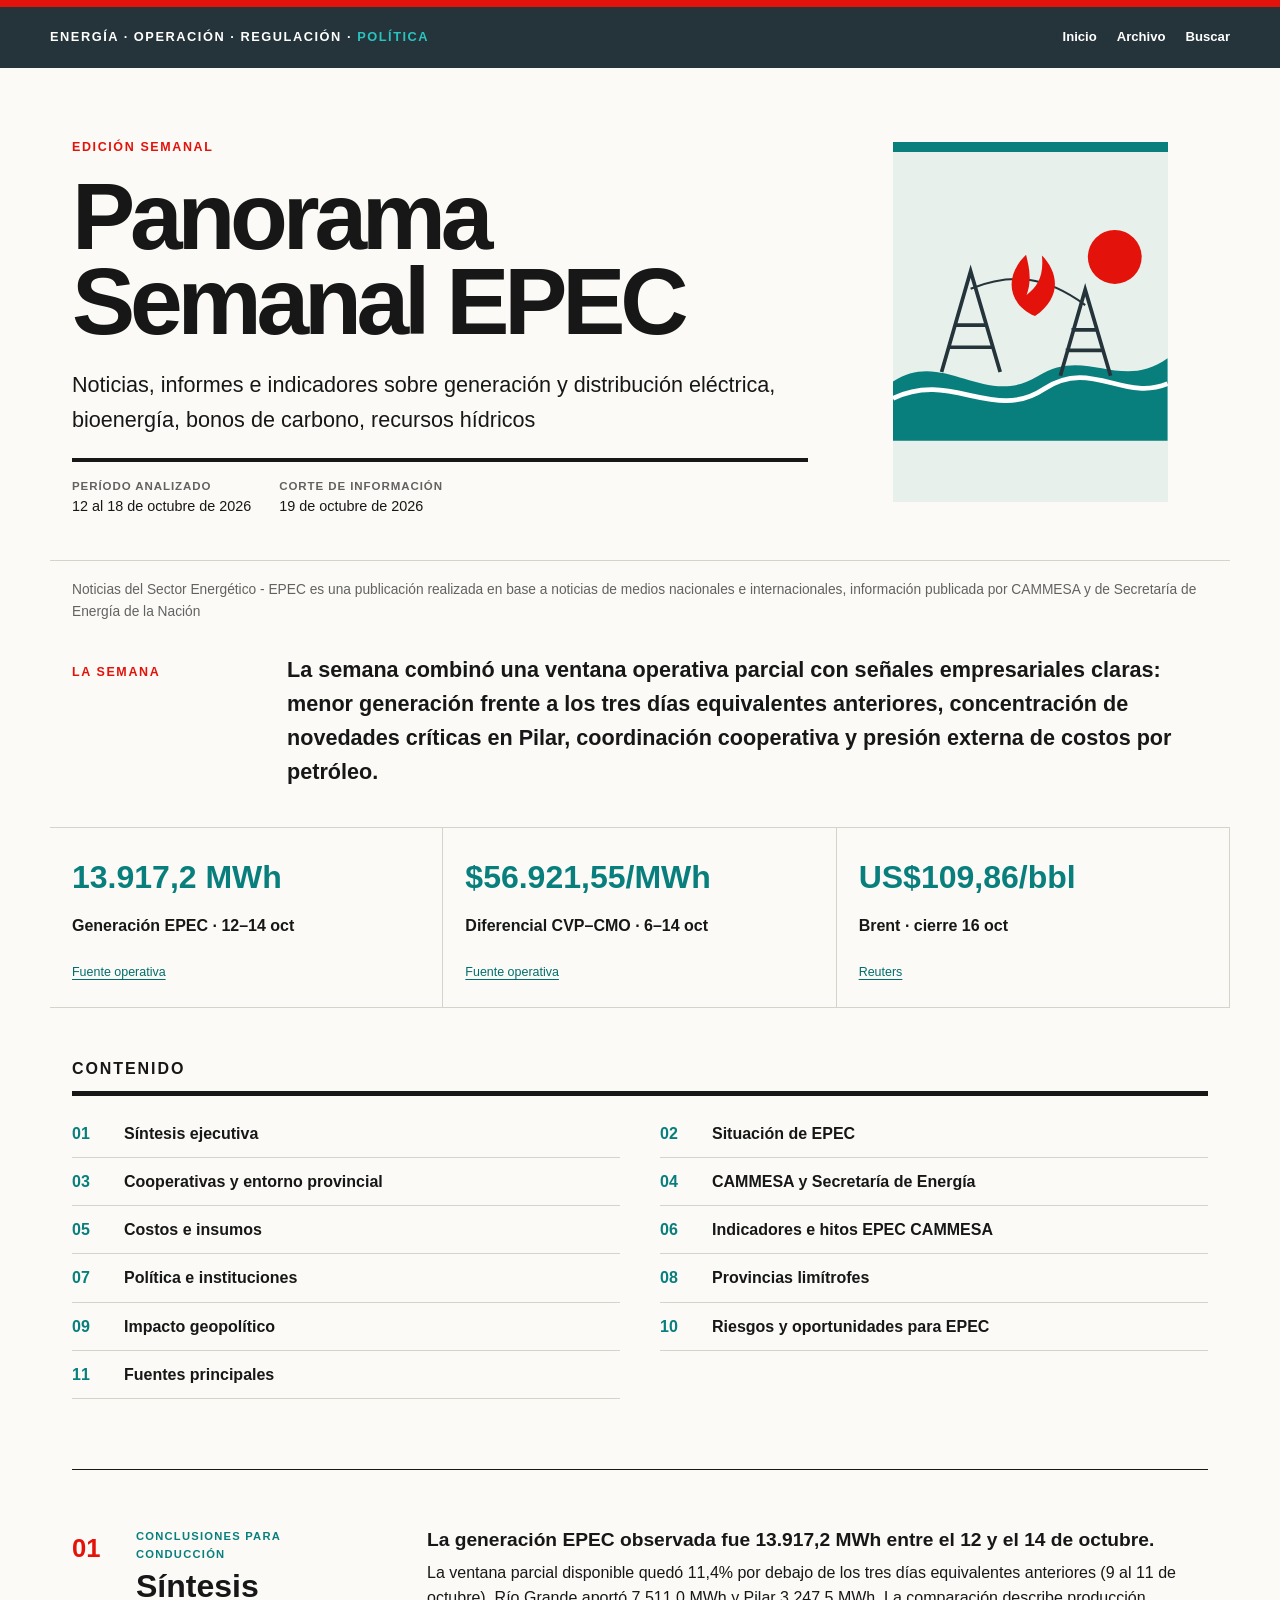
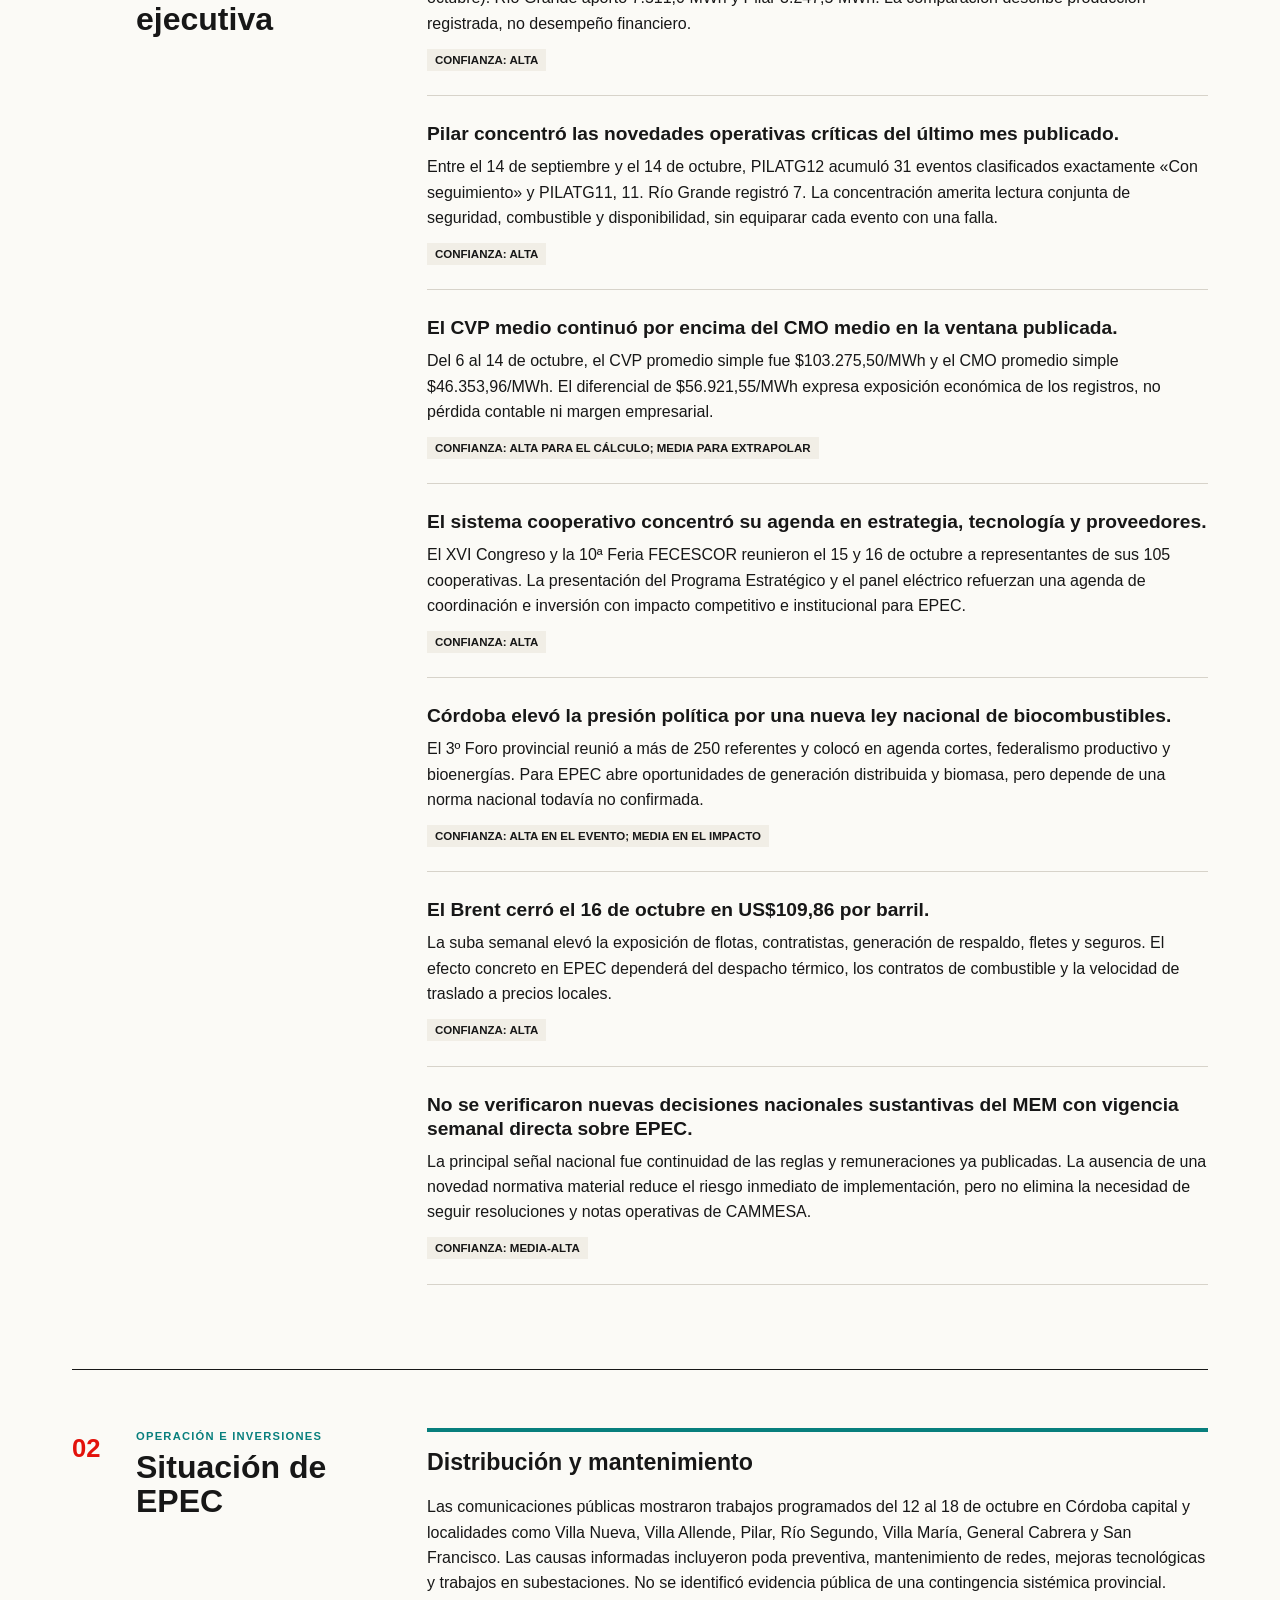
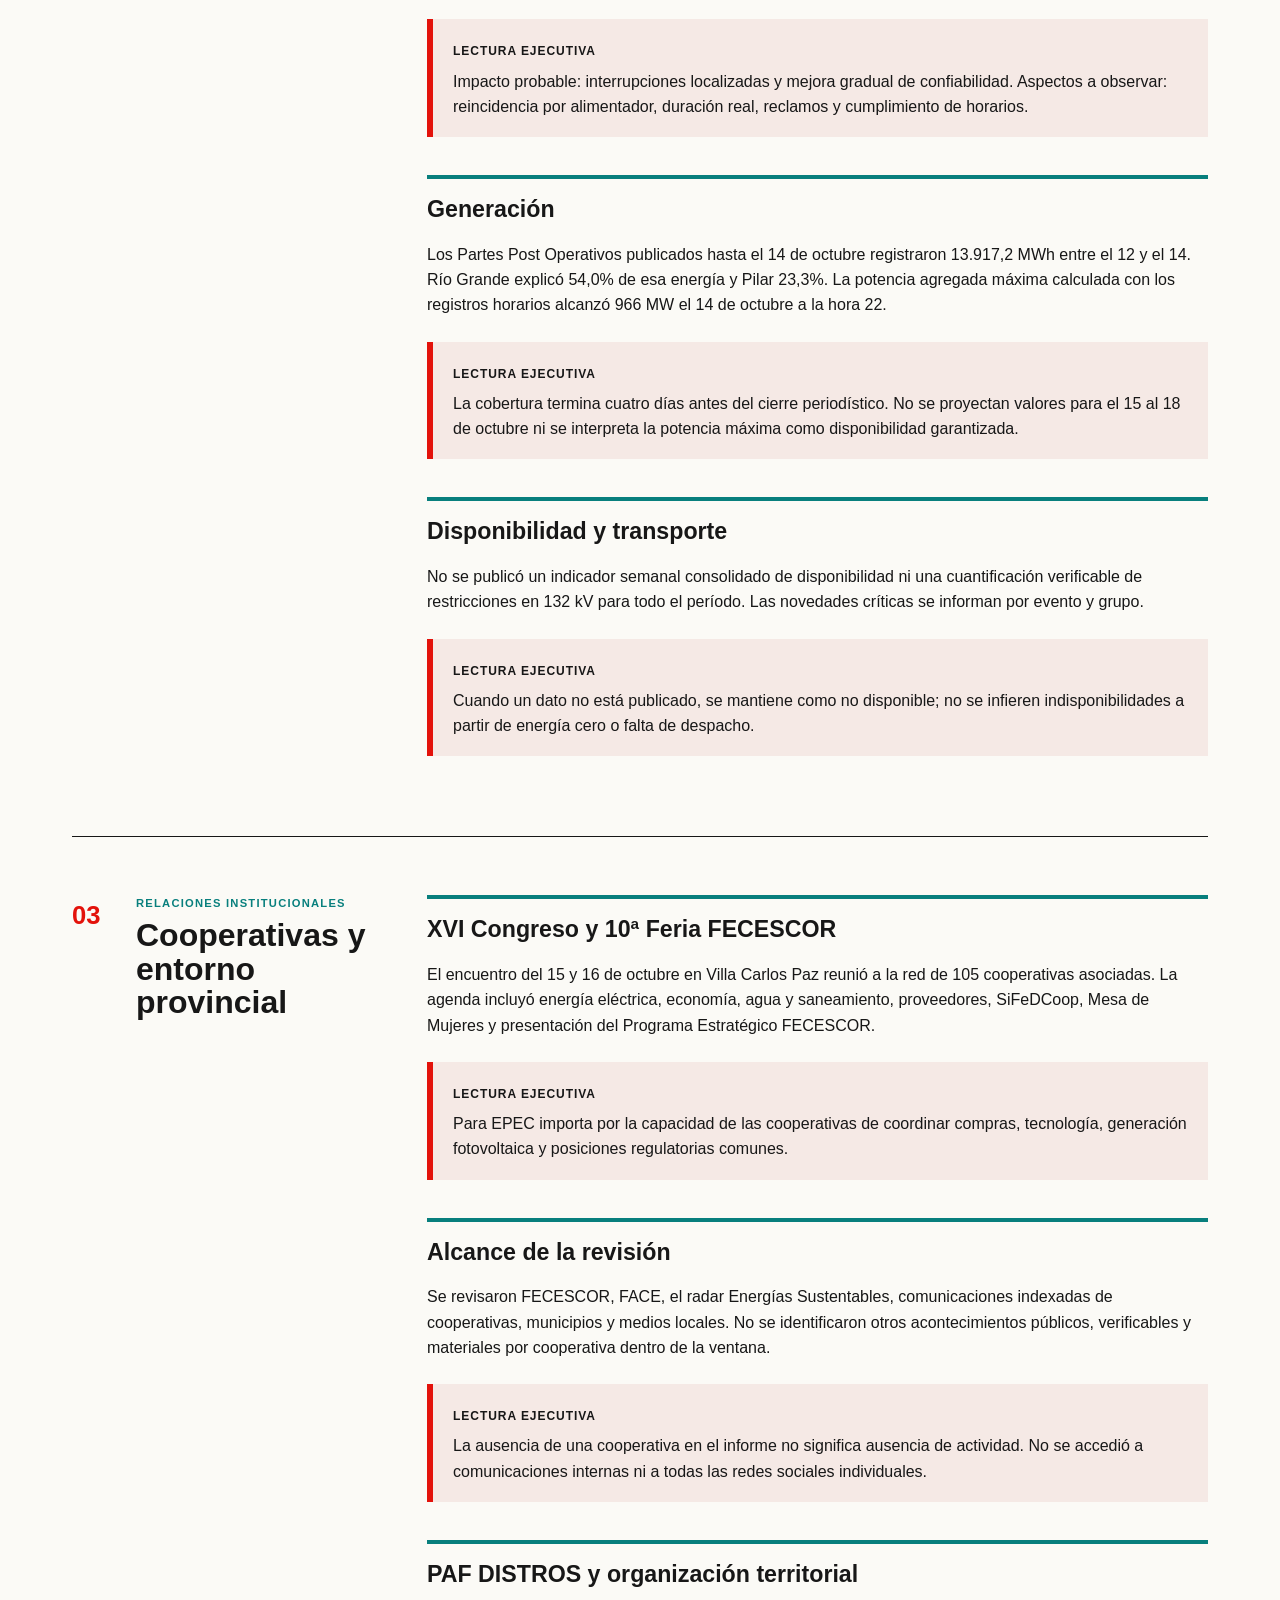
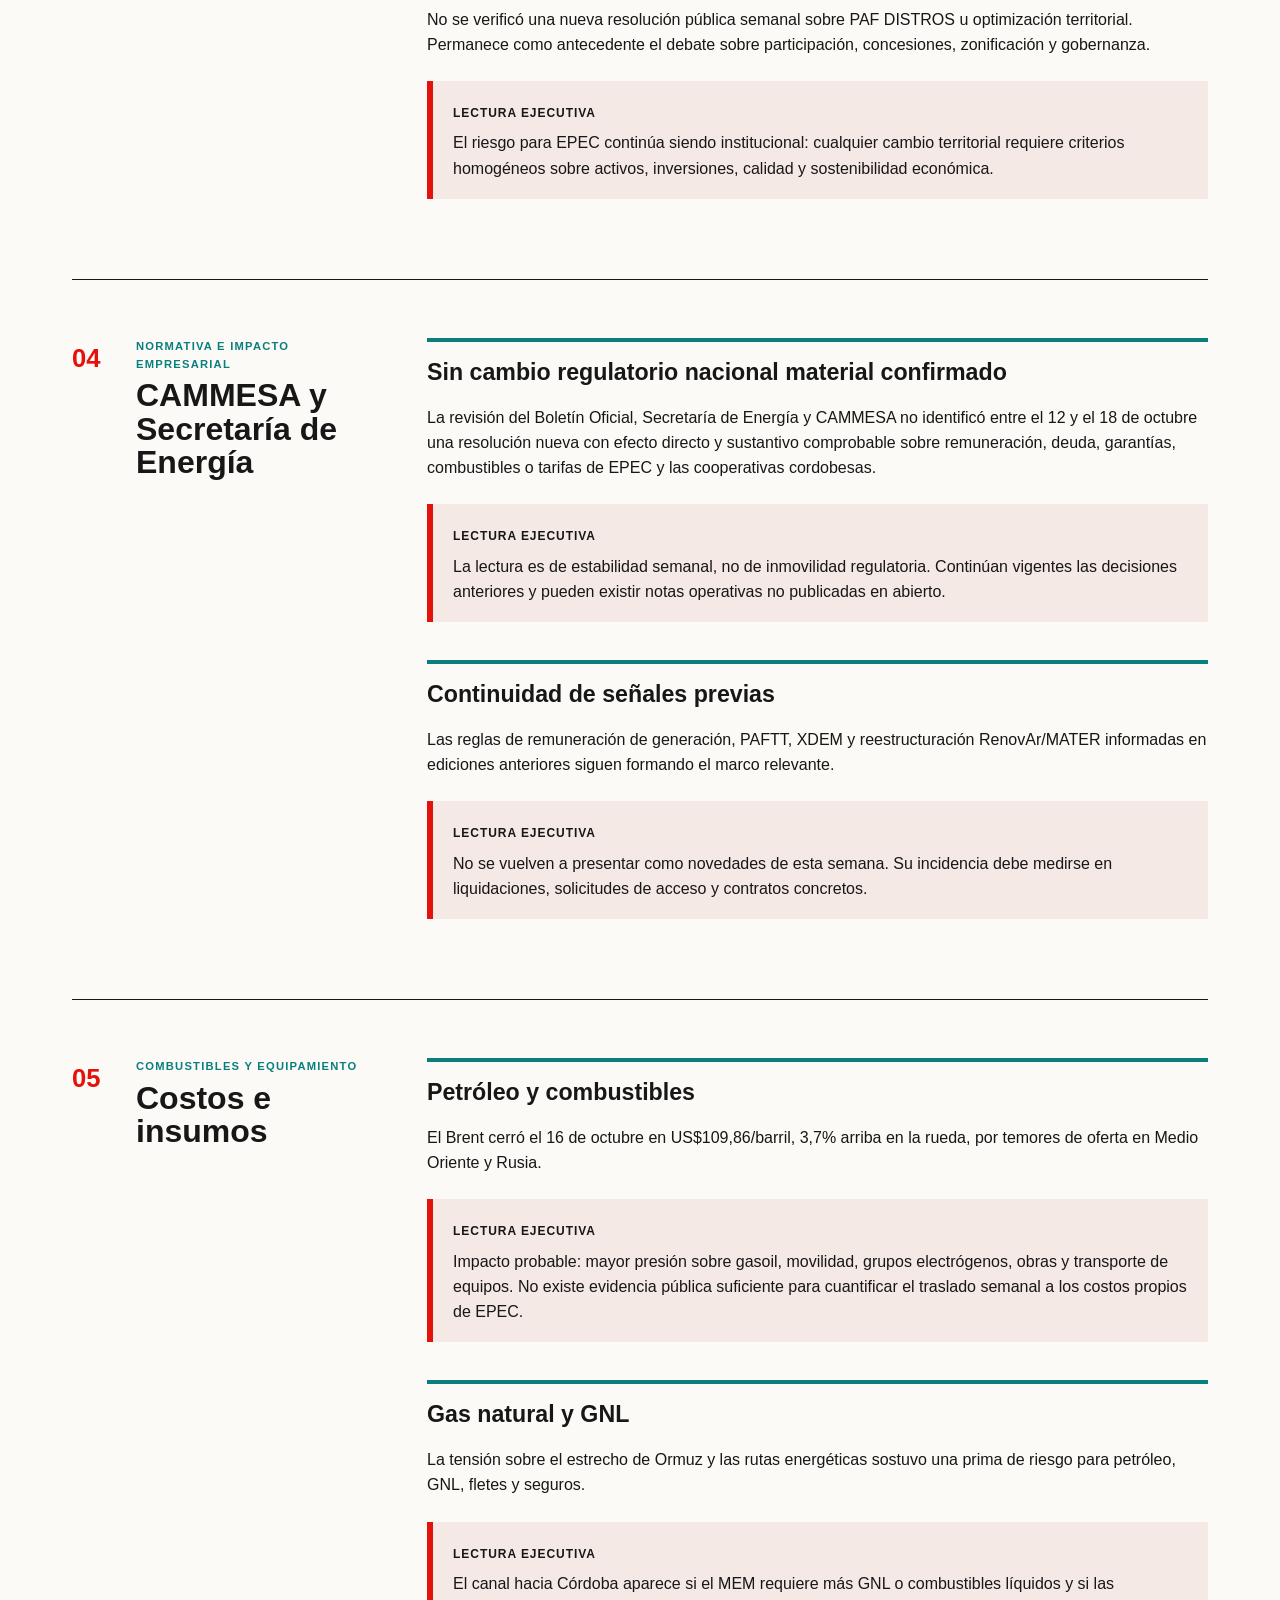
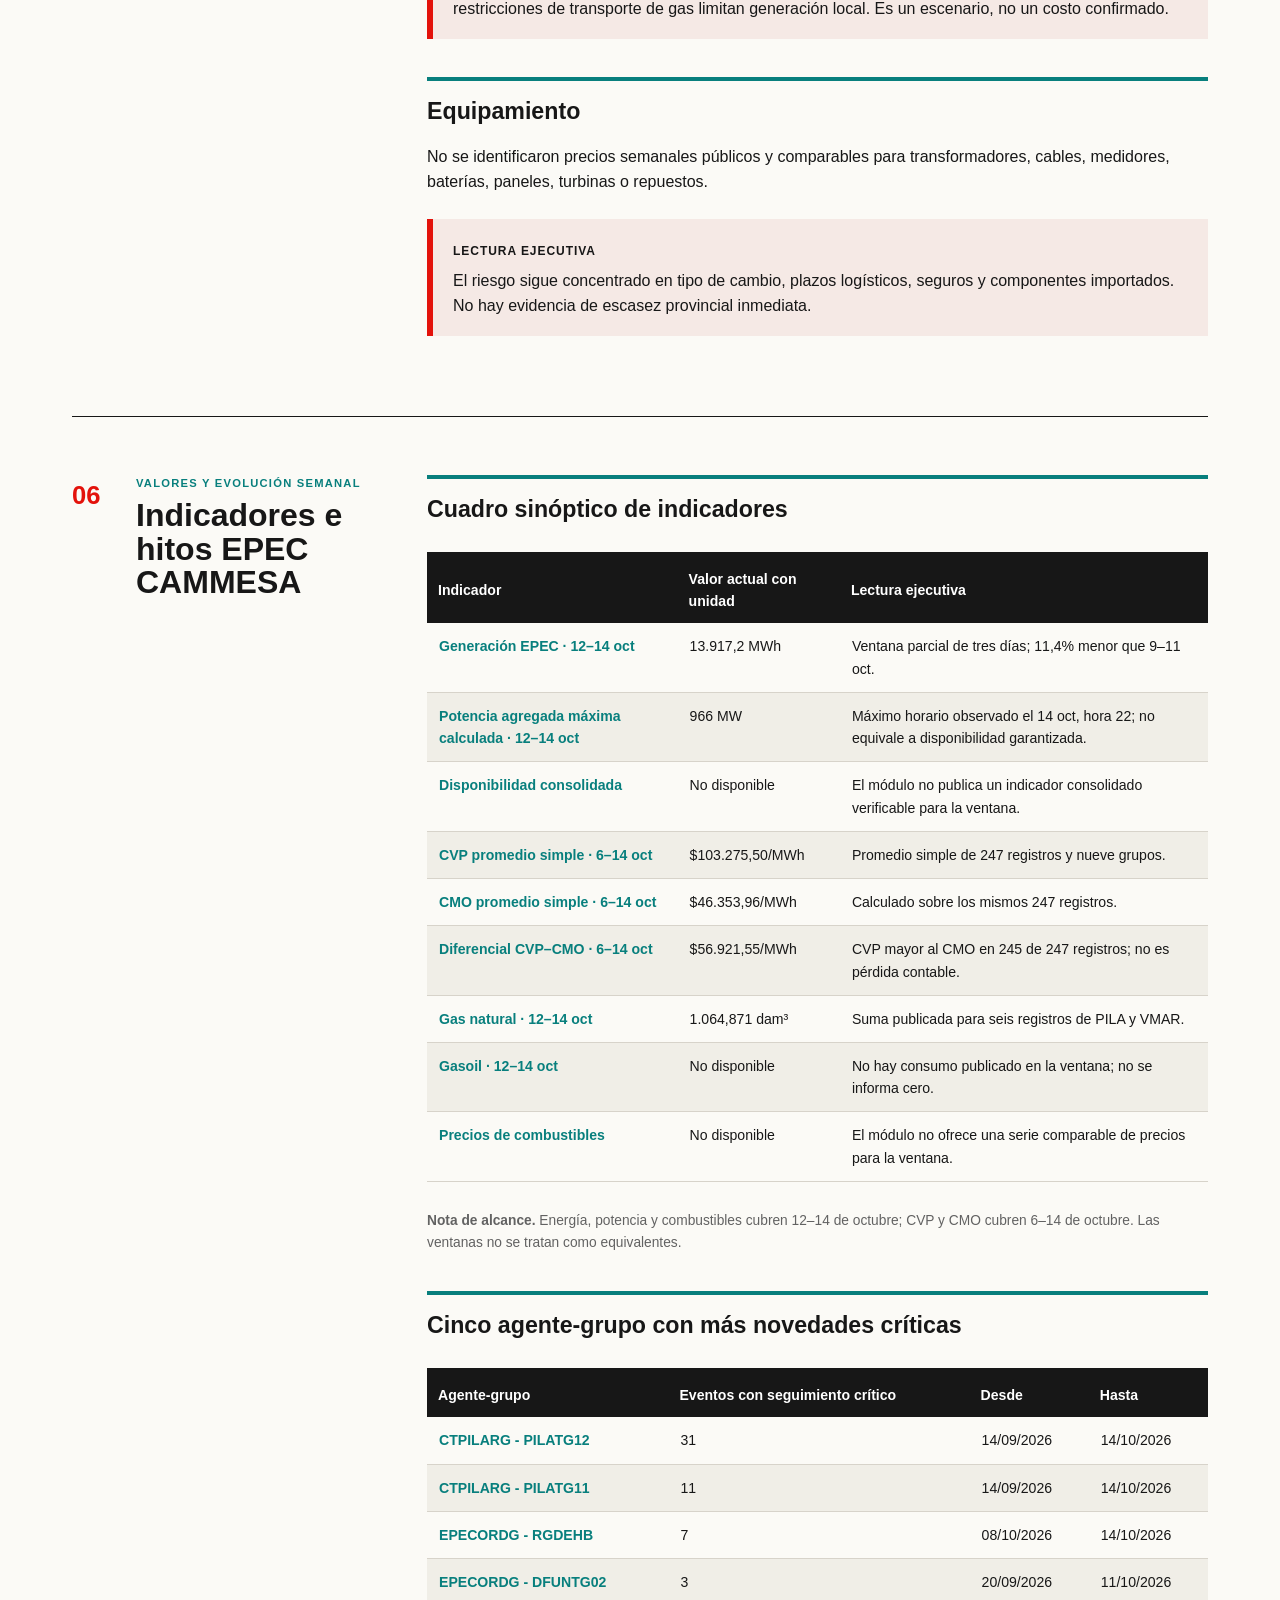
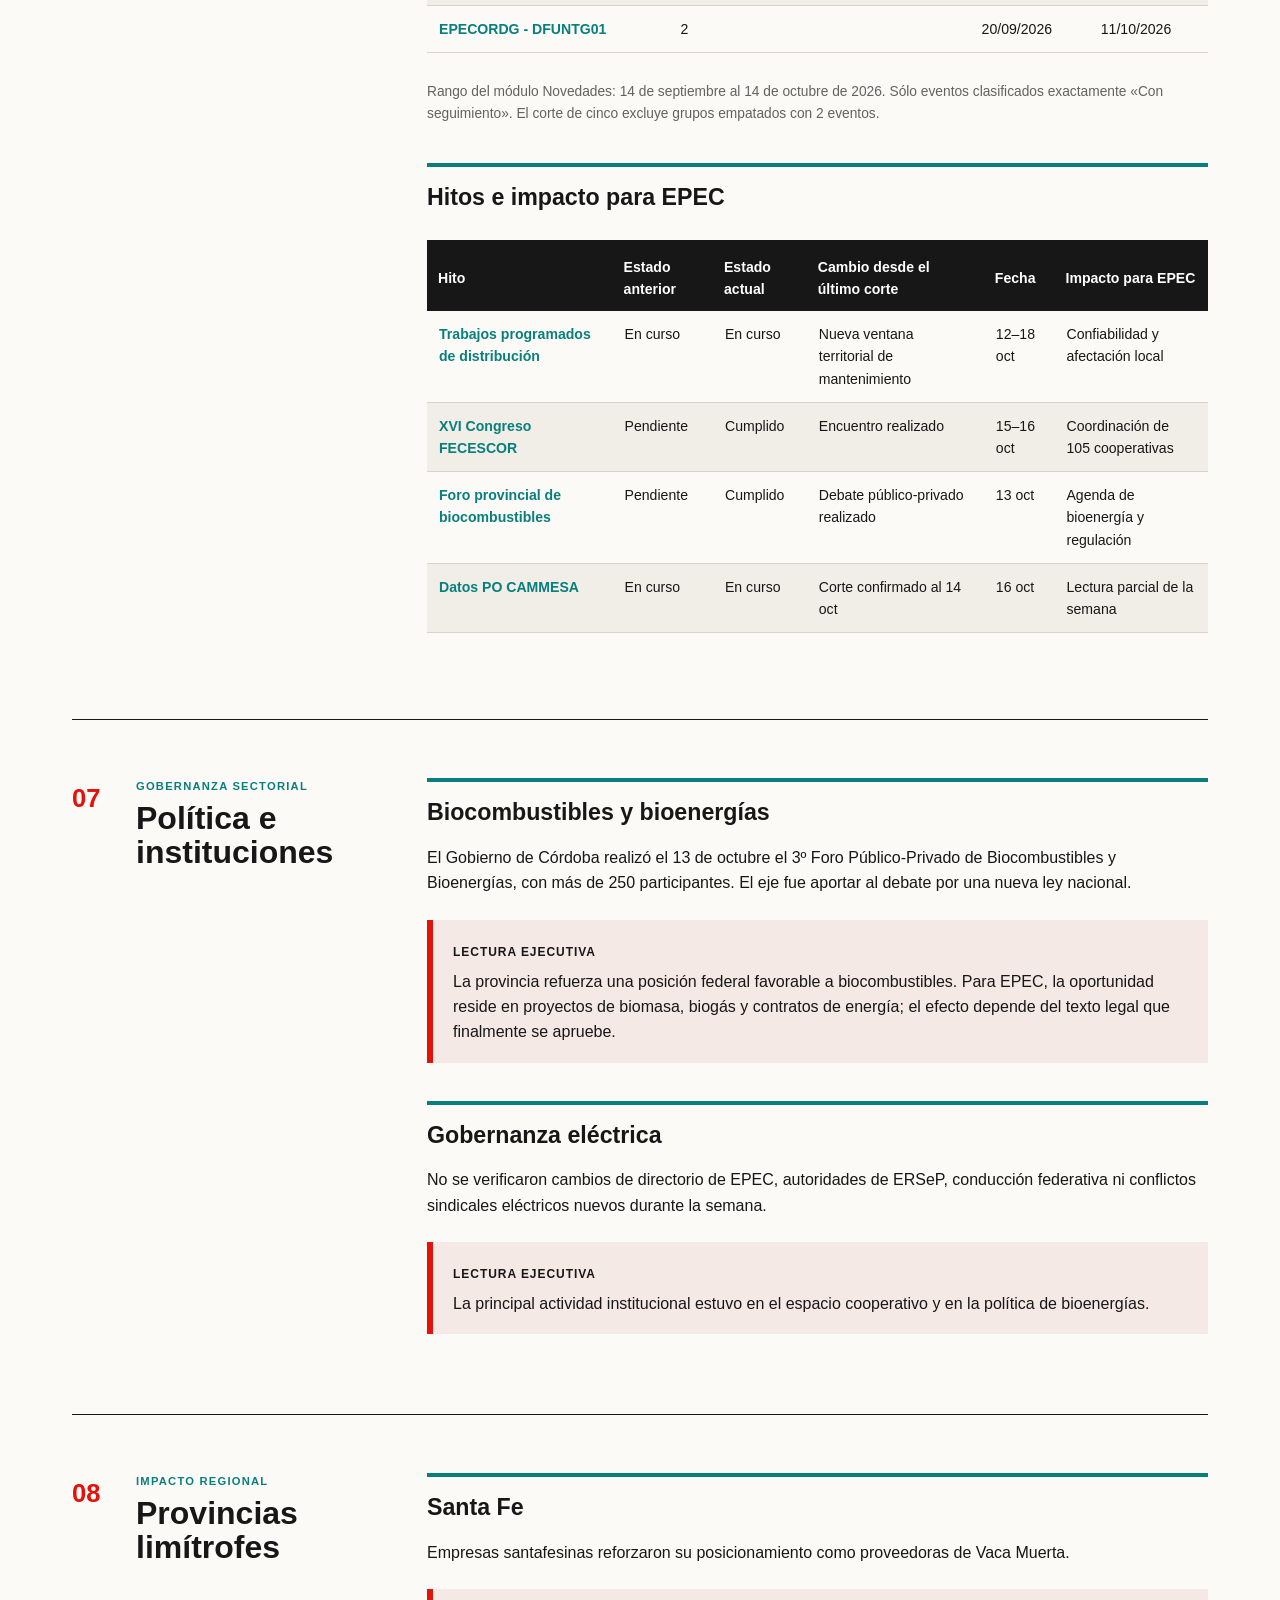
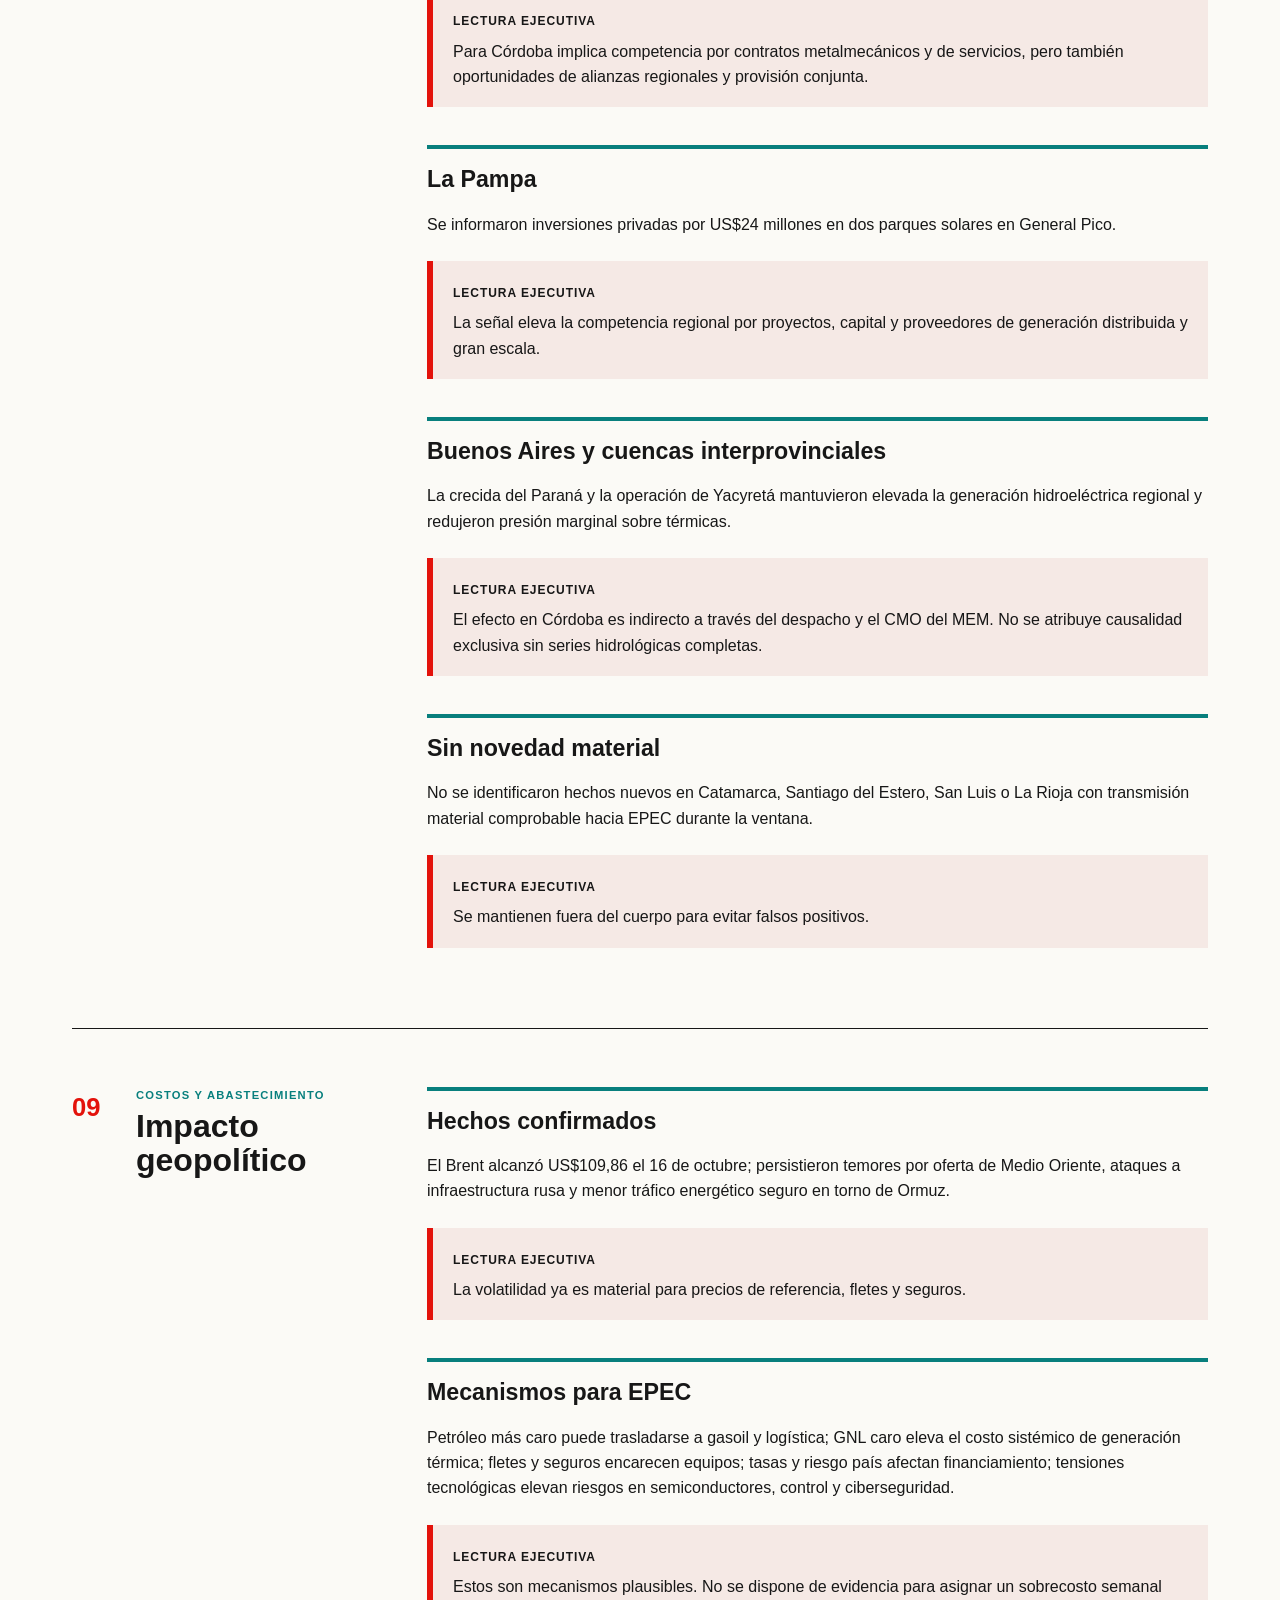
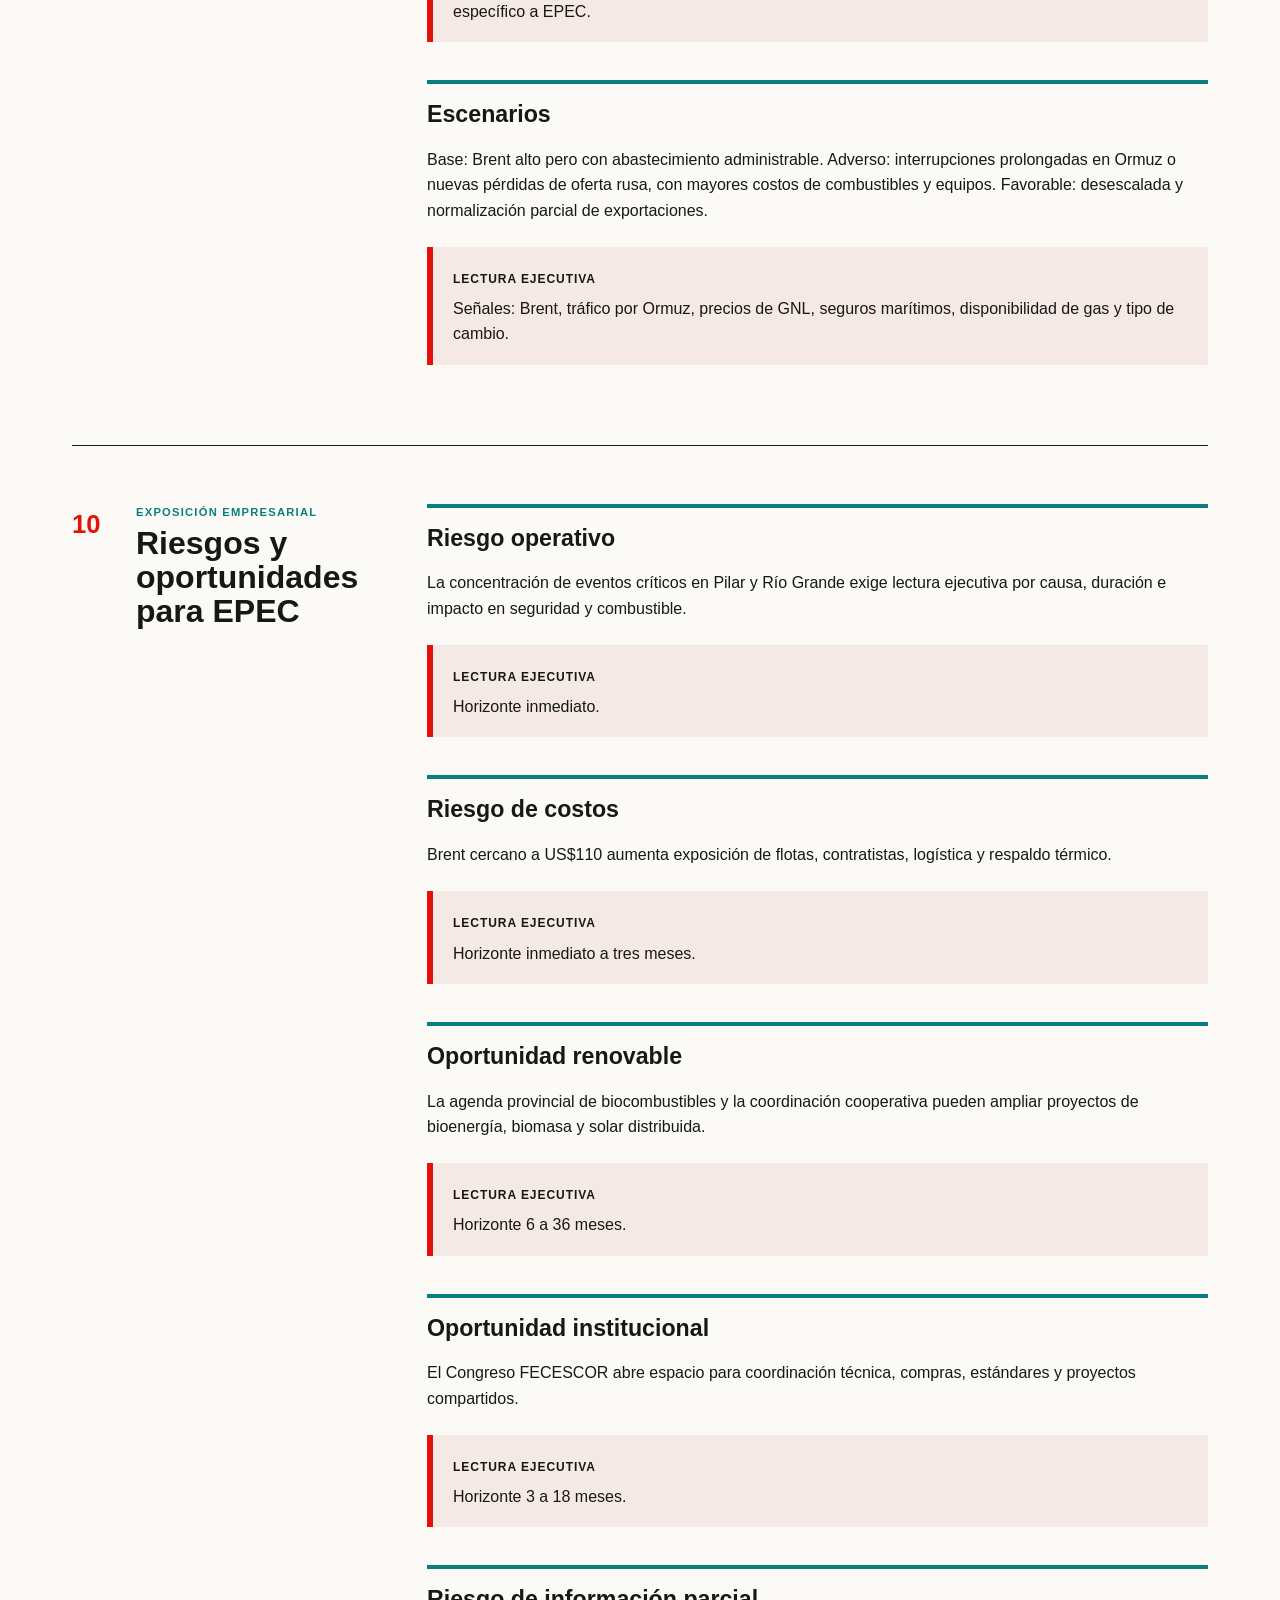
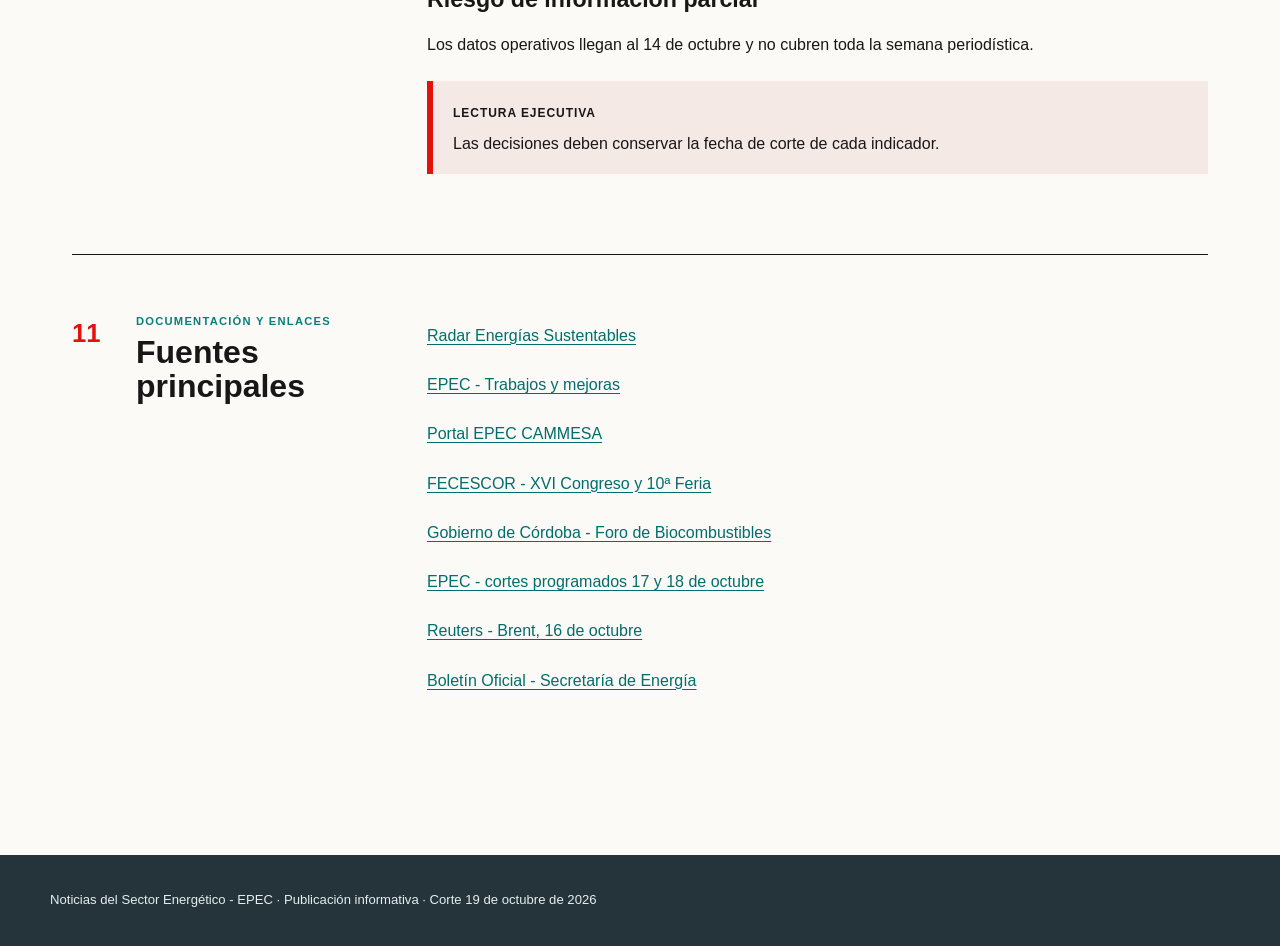
==== commit 07804ef8: "Publicar Panorama Semanal EPEC del 19 de octubre de 2026" ====
--- a/index.html
+++ b/index.html
@@ -1,58 +1,3 @@
-<!doctype html><html lang="es"><head><meta charset="utf-8"><meta name="viewport" content="width=device-width,initial-scale=1"><meta name="description" content="Panorama Semanal EPEC: generación, distribución, regulación, costos e instituciones."><title>Panorama Semanal EPEC | 5–11 OCT 2026</title><style>
-:root{--ink:#171717;--paper:#fbfaf6;--white:#fff;--muted:#626262;--line:#d7d3ca;--red:#e3120b;--teal:#087f7d;--soft:#f1eee6;--dark:#24343a;--max:1180px}*{box-sizing:border-box}html{scroll-behavior:smooth}body{margin:0;background:var(--paper);color:var(--ink);font-family:Calibri,"Segoe UI",Arial,sans-serif;line-height:1.58}a{color:#006e6c;text-underline-offset:3px}.top{height:7px;background:var(--red)}.mast{background:var(--dark);color:#fff;padding:20px max(22px,calc((100vw - var(--max))/2));display:flex;align-items:center;justify-content:space-between;gap:25px}.brand{font-size:.8rem;font-weight:800;text-transform:uppercase;letter-spacing:.12em}.brand b{color:#2ac4c0}.site-nav{display:flex;gap:20px;font-size:.82rem;font-weight:700}.site-nav a{color:#fff;text-decoration:none}.hero{max-width:var(--max);margin:auto;padding:58px 22px 42px;display:grid;grid-template-columns:minmax(0,1.35fr) minmax(300px,.65fr);gap:45px;border-bottom:1px solid var(--line)}.eyebrow{color:var(--red);font-weight:800;text-transform:uppercase;letter-spacing:.13em;font-size:.78rem}h1{font-size:clamp(3.2rem,7.4vw,6.8rem);line-height:.9;letter-spacing:-.055em;margin:16px 0 24px}.subtitle{font-size:1.35rem;max-width:760px}.edition{display:flex;gap:28px;flex-wrap:wrap;border-top:4px solid var(--ink);padding-top:15px;font-size:.9rem}.edition b{display:block;font-size:.72rem;text-transform:uppercase;color:var(--muted);letter-spacing:.08em}.art{min-height:340px;background:#e7f0eb;border-top:10px solid var(--teal)}.art svg{width:100%;height:100%;display:block}.legend{max-width:var(--max);margin:auto;padding:18px 22px 0;color:var(--muted);font-size:.86rem}.lead{max-width:var(--max);margin:auto;padding:30px 22px 38px;display:grid;grid-template-columns:180px 1fr;gap:35px;border-bottom:1px solid var(--line)}.lead h2{font-size:.78rem;color:var(--red);text-transform:uppercase;letter-spacing:.13em}.lead p{font-size:1.35rem;font-weight:600;margin:0}.metrics{max-width:var(--max);margin:auto;display:grid;grid-template-columns:repeat(3,1fr)}.metric{padding:24px 22px;border-right:1px solid var(--line);border-bottom:1px solid var(--line);display:flex;flex-direction:column;min-height:180px}.metric strong{font-size:2rem;color:var(--teal)}.metric span{font-weight:700;margin:10px 0 auto}.metric a{font-size:.78rem;margin-top:14px}.contents{max-width:var(--max);margin:48px auto 70px;padding:0 22px}.contents h2{font-size:1rem;text-transform:uppercase;letter-spacing:.12em;border-bottom:5px solid var(--ink);padding-bottom:10px}.contents-grid{display:grid;grid-template-columns:1fr 1fr;gap:0 40px}.contents a{display:grid;grid-template-columns:42px 1fr;gap:10px;padding:11px 0;border-bottom:1px solid var(--line);color:var(--ink);font-weight:700;text-decoration:none}.contents span{color:var(--teal)}main{max-width:var(--max);margin:auto;padding:0 22px 80px}.report-section{display:grid;grid-template-columns:300px minmax(0,1fr);gap:55px;padding:58px 0;border-top:1px solid var(--ink);scroll-margin-top:10px}.section-head{position:sticky;top:16px;align-self:start;display:grid;grid-template-columns:50px 1fr;gap:14px}.section-no{font-size:1.6rem;color:var(--red);font-weight:800}.kicker{font-size:.7rem;text-transform:uppercase;letter-spacing:.11em;color:var(--teal);font-weight:800;margin:0 0 6px}.section-head h2{font-size:2rem;line-height:1.05;margin:0 0 12px}.deck{color:var(--muted);font-size:.9rem}.section-body{min-width:0}.section-body>h3{font-size:1.45rem;border-top:4px solid var(--teal);padding-top:12px;margin:38px 0 14px}.section-body>h3:first-child{margin-top:0}.section-body>p{margin:10px 0 24px}.exec{padding:0 0 24px;margin:0 0 26px;border-bottom:1px solid var(--line)}.exec h3{font-size:1.2rem;line-height:1.25;margin:0 0 8px}.exec p{margin:0 0 10px}.exec span{font-size:.72rem;text-transform:uppercase;font-weight:800;background:var(--soft);padding:5px 8px}.call{border-left:6px solid var(--red);background:#f5e9e5;padding:18px 20px;margin:22px 0}.call.watch{border-color:var(--teal);background:#e8f2ef}.call.scenario{border-color:#b58b28;background:#f4eedf}.call b{font-size:.75rem;text-transform:uppercase;letter-spacing:.08em}.call p{margin:6px 0 0}.table-wrap{overflow-x:auto;border-top:5px solid var(--ink);margin:24px 0 28px}table{width:100%;border-collapse:collapse;min-width:700px;font-size:.88rem}th{background:var(--ink);color:#fff;text-align:left;padding:11px}td{padding:12px;border-bottom:1px solid var(--line);vertical-align:top}tbody tr:nth-child(even){background:#f0eee7}tbody td:first-child{font-weight:700;color:var(--teal)}.sources{border-top:1px solid var(--line);border-bottom:1px solid var(--line);padding:12px 0;margin:24px 0}.sources summary{font-weight:800;color:var(--teal);cursor:pointer}.sources li{margin:7px 0}footer{background:var(--dark);color:#e6eded;padding:35px max(22px,calc((100vw - var(--max))/2));font-size:.82rem}footer a{color:#fff}@media(max-width:860px){.hero{grid-template-columns:1fr}.art{min-height:250px}.lead{grid-template-columns:1fr;gap:8px}.metrics{grid-template-columns:1fr}.report-section{grid-template-columns:1fr;gap:25px}.section-head{position:static}}@media(max-width:560px){.mast{align-items:flex-start;flex-direction:column}.site-nav{width:100%;justify-content:space-between}h1{font-size:3.25rem}.contents-grid{grid-template-columns:1fr}}@media print{@page{size:A4;margin:15mm}.mast,.top,footer{print-color-adjust:exact;-webkit-print-color-adjust:exact}.site-nav,.art{display:none}.hero{display:block}.report-section{display:block;break-before:page}.section-head{position:static;margin-bottom:22px}}
-</style></head><body><div class="top"></div><header class="mast" id="top"><div class="brand">Energía · Operación · Regulación · <b>Política</b></div><nav class="site-nav"><a href="/noticias-epec/">Inicio</a><a href="/noticias-epec/archivo/">Archivo</a><a href="/noticias-epec/buscar/">Buscar</a></nav></header><section class="hero"><div><p class="eyebrow">Edición semanal</p><h1>Panorama<br>Semanal EPEC</h1><p class="subtitle">Noticias, informes e indicadores sobre generación y distribución eléctrica, bioenergía, bonos de carbono, recursos hídricos</p><div class="edition"><div><b>Período analizado</b>5 al 11 de octubre de 2026</div><div><b>Corte de información</b>12 de octubre de 2026</div></div></div><figure class="art" aria-label="Ilustración abstracta original sobre redes, agua y bioenergía"><svg viewBox="0 0 520 430" xmlns="http://www.w3.org/2000/svg" role="img"><rect width="520" height="430" fill="#e7f0eb"/><circle cx="420" cy="82" r="51" fill="#e3120b"/><path d="M0 318C95 255 174 370 274 308c92-58 156 30 246-34v156H0z" fill="#087f7d"/><path d="M0 350c110-54 190 46 286-18 88-59 151 25 234-10" fill="none" stroke="#fff" stroke-width="9" opacity=".75"/><g stroke="#24343a" stroke-width="7" fill="none"><path d="M92 300l55-191 56 191M116 211h62M105 253h86"/><path d="M317 307l47-163 48 163M338 220h51M327 259h73"/><path d="M147 142c78-31 142-24 217 31M147 164c78-29 143-22 217 31" stroke-width="4"/></g><path d="M252 78c-43 41-34 94 17 116 51-35 45-83 13-115 4 39-8 59-29 75 11-30 4-55-1-76z" fill="#e3120b"/><path d="M270 205c40-14 68-1 78 31-33 14-61 3-78-31z" fill="#83a94b"/><path d="M270 205c-29-24-55-17-74 10 22 26 51 23 74-10z" fill="#9bc565"/></svg></figure></section><p class="legend">Noticias del Sector Energético - EPEC es una publicación realizada en base a noticias de medios nacionales e internacionales, información publicada por CAMMESA y de Secretaría de Energía de la Nación</p><section class="lead"><h2>La semana</h2><p>La semana dejó tres señales materiales para la conducción de EPEC: avanzaron dos solicitudes de acceso solar propias por 9 MW; la Secretaría de Energía actualizó 11% la remuneración regulada de generación desde octubre; y los Partes Post Operativos mostraron una concentración de novedades críticas en los grupos PILATG12 y PILATG11, junto con una brecha positiva entre CVP y CMO en la ventana parcial disponible. En paralelo, el conflicto por la prestación en Anisacate y el nuevo régimen PAFTT para once cooperativas elevaron la sensibilidad institucional del entorno provincial.</p></section><section class="metrics"><article class="metric"><strong>9 MW</strong><span>Solicitudes solares EPEC en acceso público</span><a href="https://www.argentina.gob.ar/noticias/resolucion-enrege-no-7562026-solicitud-de-acceso-la-capacidad-de-transporte-de-energia" target="_blank" rel="noopener">ENReGE · Resoluciones 736 y 756/2026</a></article><article class="metric"><strong>45.409,4 MWh</strong><span>Generación observada · 24 sep–8 oct</span><a href="https://fgpino.github.io/po-cammesa-epec/tableros/Tablero_Energia_Potencia_PO_CAMMESA.html" target="_blank" rel="noopener">Portal EPEC–CAMMESA · Energía y potencia</a></article><article class="metric"><strong>$46.242,41/MWh</strong><span>Diferencial medio CVP–CMO · 6–8 oct</span><a href="https://fgpino.github.io/po-cammesa-epec/tableros/CVP_y_CMO.html" target="_blank" rel="noopener">Portal EPEC–CAMMESA · CVP y CMO</a></article></section><nav class="contents"><h2>Contenido</h2><div class="contents-grid"><a href="#s1"><span>01</span>Síntesis ejecutiva</a><a href="#s2"><span>02</span>Situación de EPEC</a><a href="#s3"><span>03</span>Cooperativas y entorno provincial</a><a href="#s4"><span>04</span>CAMMESA y Secretaría de Energía</a><a href="#s5"><span>05</span>Costos e insumos</a><a href="#s6"><span>06</span>Indicadores e hitos EPEC CAMMESA</a><a href="#s7"><span>07</span>Política e instituciones</a><a href="#s8"><span>08</span>Provincias limítrofes</a><a href="#s9"><span>09</span>Impacto geopolítico</a><a href="#s10"><span>10</span>Riesgos y oportunidades EPEC</a><a href="#s11"><span>11</span>Fuentes principales</a></div></nav><main><section id="s1" class="report-section"><header class="section-head"><span class="section-no">01</span><div><p class="kicker">Conclusiones para conducción</p><h2>Síntesis ejecutiva</h2><p class="deck">Siete conclusiones centradas en impacto empresarial.</p></div></header><div class="section-body"><article class="exec"><h3>EPEC llevó a revisión pública dos accesos solares por 9 MW.</h3><p>ENReGE publicó las solicitudes del PSFV San Francisco del Chañar, de 6 MW, y del PSFV San Francisco, de 3 MW. El avance abre capacidad renovable propia y aprendizaje operativo, aunque todavía no equivale a autorización definitiva ni habilitación comercial.</p><span>Confianza: alta</span></article>
-<article class="exec"><h3>La Resolución SE 281/2026 elevó 11% la remuneración regulada de generación desde octubre.</h3><p>La mejora puede alcanzar activos EPEC según su clasificación y liquidación, pero no debe interpretarse como un aumento uniforme de todos los ingresos. La actualización es parcial frente al 21,3% de inflación acumulada entre enero y agosto informado en los considerandos.</p><span>Confianza: alta</span></article>
-<article class="exec"><h3>Las novedades críticas se concentraron en Pilar y aparecieron indisponibilidades en Río Grande.</h3><p>En la ventana 8 de septiembre–8 de octubre, PILATG12 acumuló 29 eventos «Con seguimiento» y PILATG11, 11. Entre el 6 y el 8 de octubre se registraron cambios de combustible y permanencia en servicio por seguridad; el 8 de octubre se informaron indisponibles las máquinas 2 y 3 de RGDEHB.</p><span>Confianza: alta para los registros publicados</span></article>
-<article class="exec"><h3>El CVP medio superó al CMO medio en los 28 registros disponibles del 6 al 8 de octubre.</h3><p>El promedio simple fue $110.402,10/MWh para CVP y $64.159,69/MWh para CMO, con diferencial de $46.242,41/MWh. La señal describe exposición económica de una ventana parcial y no una pérdida contable ni un margen empresarial.</p><span>Confianza: alta para el cálculo; media para generalizar</span></article>
-<article class="exec"><h3>Once cooperativas cordobesas obtuvieron conformidad nacional para cuadros tarifarios PAFTT Firme.</h3><p>La Resolución SE 273/2026 habilita a las entidades listadas a aplicar sus cuadros bajo control del ERSeP. La medida no modifica por sí sola la tarifa residencial, pero agrega una referencia relevante para costos de transporte y simetría regulatoria con EPEC.</p><span>Confianza: alta</span></article>
-<article class="exec"><h3>Anisacate abrió una discusión sensible sobre eventual sustitución de la prestadora cooperativa por EPEC.</h3><p>Federaciones cooperativas rechazaron una lectura simplificada del conflicto y reclamaron comparaciones transparentes de tarifas, inversión y calidad. No existe una decisión confirmada de transferencia; para EPEC, una eventual expansión implicaría evaluar activos, personal, redes y sostenibilidad económica.</p><span>Confianza: media-alta</span></article>
-<article class="exec"><h3>El petróleo por encima de US$100 mantuvo alto el riesgo de costos logísticos y térmicos.</h3><p>La tensión en torno de Ormuz sostuvo la prima de riesgo en crudo, combustibles, fletes y seguros. El canal más inmediato hacia EPEC es gasoil para flotas, contratistas y respaldo; no hay base pública para cuantificar un sobrecosto propio.</p><span>Confianza: alta en el hecho internacional; media en el traslado local</span></article></div></section><section id="s2" class="report-section"><header class="section-head"><span class="section-no">02</span><div><p class="kicker">Operación e inversiones</p><h2>Situación de EPEC</h2><p class="deck">Accesos renovables, mantenimiento distribuido y señales de disponibilidad.</p></div></header><div class="section-body"><h3>Dos proyectos solares en revisión pública</h3>
-<p>El 6 de octubre ENReGE publicó la solicitud de acceso de EPEC para el PSFV San Francisco del Chañar, de 6 MW, en Sobremonte, vinculado a la línea de 33 kV Villa María de Río Seco–San Francisco del Chañar. El 9 de octubre publicó la solicitud del PSFV San Francisco, de 3 MW, conectado en 13,2 kV a la ET San Francisco. En ambos casos EPEC actúa como prestador de la función técnica de transporte.</p>
-<aside class="call analysis"><b>Por qué importa</b><p>los 9 MW agregan una cartera renovable propia de escala acotada pero estratégica para aprendizaje en despacho, medición, contratos y operación distribuida. Las publicaciones abren instancias de observación y oposición; no constituyen habilitación comercial.</p></aside>
-<details class="sources"><summary>Fuentes de este apartado</summary><ul><li><a href="https://www.argentina.gob.ar/noticias/resolucion-enrege-no-7362026-solicitud-de-acceso-la-capacidad-de-transporte-de-energia" target="_blank" rel="noopener noreferrer">ENReGE — Resolución 736/2026 · San Francisco del Chañar · 6 oct</a></li><li><a href="https://www.argentina.gob.ar/noticias/resolucion-enrege-no-7562026-solicitud-de-acceso-la-capacidad-de-transporte-de-energia" target="_blank" rel="noopener noreferrer">ENReGE — Resolución 756/2026 · San Francisco · 9 oct</a></li></ul></details>
-<h3>Distribución y mantenimiento</h3>
-<p>Las comunicaciones públicas verificadas mostraron trabajos programados entre el 5 y el 10 de octubre en Alta Gracia, Villa María, Villa Nueva, Villa Carlos Paz, Bialet Massé, San Roque, James Craik, Ballesteros Sud, Mendiolaza, Córdoba capital, San Francisco y Bell Ville. Predominaron nuevas obras, actualización de subestaciones, poda y mantenimiento preventivo. No se identificó evidencia pública de una falla sistémica provincial.</p>
-<aside class="call analysis"><b>Lectura ejecutiva</b><p>la dispersión territorial sugiere continuidad del plan de mantenimiento y expansión, con interrupciones locales. La mejora efectiva deberá contrastarse luego con duración de cortes, reincidencia y reclamos.</p></aside>
-<details class="sources"><summary>Fuentes de este apartado</summary><ul><li><a href="https://www.epec.com.ar/actualidad/trabajos-mejoras" target="_blank" rel="noopener noreferrer">EPEC — Trabajos y mejoras</a></li><li><a href="https://canalc.com.ar/epec-anuncio-cortes-de-luz-por-trabajos-de-mantenimiento-y-mejoras-en-cordoba/" target="_blank" rel="noopener noreferrer">Canal C — Cortes programados 5 y 6 oct</a></li><li><a href="https://eldoce.tv/actualidad/2026/10/09/multiples-cortes-de-luz-de-epec-para-este-sabado-en-cordoba-barrios-y-localidades-afectadas/" target="_blank" rel="noopener noreferrer">El Doce — Trabajos programados del 10 oct</a></li></ul></details>
-<h3>Generación y disponibilidad</h3>
-<p>Los Partes Post Operativos registraron entre el 6 y el 8 de octubre cambios de combustible y permanencia en servicio por seguridad en PILATG12. El 8 de octubre RGDEHB informó indisponibles las máquinas 2 y 3. Estos son hechos operativos observados; no permiten por sí solos determinar duración posterior, energía no suministrada ni resultado económico.</p></div></section><section id="s3" class="report-section"><header class="section-head"><span class="section-no">03</span><div><p class="kicker">Relaciones institucionales</p><h2>Cooperativas y entorno provincial</h2><p class="deck">PAFTT, Anisacate y agenda de modernización cooperativa.</p></div></header><div class="section-body"><h3>Conformidad PAFTT Firme para once cooperativas</h3>
-<p>La Resolución SE 273/2026 otorgó conformidad para aplicar cuadros tarifarios PAFTT Firme a cooperativas de Alcira, Ausonia, Santa Catalina, El Fortín, Matorrales, La Para, Bengolea, Productores Rurales Asociados, San Marcos Sud, Tránsito y Alicia. El ERSeP conserva control y seguimiento. El alcance es transporte en firme y no una modificación automática de tarifas finales residenciales.</p>
-<aside class="call analysis"><b>Impacto para EPEC</b><p>agrega referencias de costos y condiciones de acceso que pueden influir en comparaciones regulatorias, acuerdos de transporte y debates sobre equidad entre prestadores.</p></aside>
-<details class="sources"><summary>Fuentes de este apartado</summary><ul><li><a href="https://www.boletinoficial.gob.ar/detalleAviso/primera/348492/20261005?busqueda=1" target="_blank" rel="noopener noreferrer">Boletín Oficial — Resolución SE 273/2026 · 5 oct</a></li></ul></details>
-<h3>Anisacate: conflicto de prestación sin transferencia confirmada</h3>
-<p>El reclamo de sectores locales para sustituir a la cooperativa por EPEC motivó una respuesta conjunta de federaciones, que defendieron el modelo cooperativo y exigieron comparar tarifas, inversión y calidad con bases homogéneas. No se verificó acto administrativo de transferencia.</p>
-<aside class="call analysis"><b>Riesgo y oportunidad</b><p>el episodio puede ampliar la demanda social sobre EPEC, pero también abrir una exposición financiera y operativa si se pretende asumir redes sin valuación de activos, pasivos, personal y necesidades de inversión.</p></aside>
-<details class="sources"><summary>Fuentes de este apartado</summary><ul><li><a href="https://www.colsecornoticias.com.ar/actualidad/federaciones-defienden-modelo-cooperativo-anisacate-n14315" target="_blank" rel="noopener noreferrer">Colsecor Noticias — Federaciones y conflicto de Anisacate · 7 oct</a></li></ul></details>
-<h3>Obras y agenda sectorial</h3>
-<p>En Alcira Gigena se anunció un convenio para renovar 3,6 km de media tensión, con materiales del FODEP y ejecución cooperativa. FECESCOR convocó para el 15 y 16 de octubre en Villa Carlos Paz a su XVI Congreso y 10ª Feria, con energía, economía, tecnología y proveedores en agenda.</p>
-<details class="sources"><summary>Fuentes de este apartado</summary><ul><li><a href="https://cordobainforma.com.ar/cordoba-impulsa-el-futuro-electrico-de-alcira-gigena-con-una-renovacion-de-36-km-de-media-tension/" target="_blank" rel="noopener noreferrer">Córdoba Informa — Renovación de media tensión en Alcira Gigena</a></li><li><a href="https://fecescor.com.ar/noticia/fecescor-convoca-al-xvi-congreso-y-la-10a-feria-bajo-la-consigna-integramos-construyendo-puentes/" target="_blank" rel="noopener noreferrer">FECESCOR — XVI Congreso y 10ª Feria</a></li></ul></details>
-<aside class="call watch"><b>Alcance de la revisión</b><p>se revisaron FECESCOR, FACE, FECOSI y publicaciones públicas indexadas de cooperativas, municipios y medios locales. La ausencia de una entidad en este informe no implica ausencia de actividad. No se identificó una nueva resolución pública sobre PAF-DISTROS durante la semana.</p></aside></div></section><section id="s4" class="report-section"><header class="section-head"><span class="section-no">04</span><div><p class="kicker">Normativa e impacto empresarial</p><h2>CAMMESA y Secretaría de Energía</h2><p class="deck">Remuneración de generación y nuevas definiciones del MEM.</p></div></header><div class="section-body"><h3>Resolución SE 281/2026: remuneración de generación</h3>
-<p>La Secretaría de Energía actualizó 11% los valores de remuneración regulada de generación para las transacciones de octubre. También fijó en $16.283/MWh el precio spot de referencia para regalías hidroeléctricas y determinadas reservas de corto plazo.</p>
-<aside class="call analysis"><b>Impacto probable</b><p>mejora nominal para activos EPEC comprendidos, condicionada por tecnología, régimen contractual, disponibilidad y liquidación CAMMESA. No equivale a 11% sobre todos los ingresos ni asegura recomposición real completa.</p></aside>
-<details class="sources"><summary>Fuentes de este apartado</summary><ul><li><a href="https://www.boletinoficial.gob.ar/detalleAviso/primera/348708/20261008" target="_blank" rel="noopener noreferrer">Boletín Oficial — Resolución SE 281/2026 · 8 oct</a></li><li><a href="https://www.argentina.gob.ar/normativa/nacional/norma-431039/texto" target="_blank" rel="noopener noreferrer">Argentina.gob.ar — Texto de la Resolución 281/2026</a></li></ul></details>
-<h3>Otras decisiones del MEM</h3>
-<p>La Resolución SE 274/2026 autorizó a Generar LR SAS como comercializador. La Resolución SE 275/2026 separó Loma Campana I del autogenerador distribuido LOMACAM5 para actuar como generador desde el 1 de septiembre. Son señales de mayor segmentación y actividad comercial; el impacto directo sobre EPEC es limitado mientras no existan contratos o flujos asociados.</p>
-<details class="sources"><summary>Fuentes de este apartado</summary><ul><li><a href="https://nuevaweb.boletinoficial.gob.ar/detalleAviso/primera/348570/20261006" target="_blank" rel="noopener noreferrer">Boletín Oficial — Resolución SE 274/2026 · 6 oct</a></li><li><a href="https://www.boletinoficial.gov.ar/detalleAviso/primera/348571/20261006" target="_blank" rel="noopener noreferrer">Boletín Oficial — Resolución SE 275/2026 · 6 oct</a></li></ul></details></div></section><section id="s5" class="report-section"><header class="section-head"><span class="section-no">05</span><div><p class="kicker">Combustibles y equipamiento</p><h2>Costos e insumos</h2><p class="deck">La presión se concentró en petróleo, logística y exposición térmica.</p></div></header><div class="section-body"><h3>Petróleo, gas y logística</h3>
-<p>El Brent operó por encima de US$100 durante la semana en un contexto de tensión sobre Ormuz y ataques a la navegación. Para EPEC, el mecanismo inmediato es el costo del gasoil de flotas y contratistas; el canal sistémico pasa por GNL y combustibles sustitutos cuando el MEM requiere generación térmica más cara.</p>
-<aside class="call analysis"><b>Interpretación</b><p>la volatilidad internacional aumenta riesgo presupuestario, pero no permite calcular un traslado automático a CVP, tarifa o caja de EPEC sin contratos, consumos y despacho observados.</p></aside>
-<h3>Equipamiento eléctrico</h3>
-<p>No se identificaron variaciones semanales públicas y verificables para transformadores, cables, medidores, baterías, paneles o repuestos. El riesgo permanece en tipo de cambio, seguros, fletes y plazos de entrega de componentes importados.</p>
-<details class="sources"><summary>Fuentes de este apartado</summary><ul><li><a href="https://fgpino.github.io/po-cammesa-epec/tableros/Tablero_Comb_Quemado_EPEC.html" target="_blank" rel="noopener noreferrer">Portal EPEC–CAMMESA — Combustibles quemados</a></li></ul></details></div></section><section id="s6" class="report-section"><header class="section-head"><span class="section-no">06</span><div><p class="kicker">Valores y evolución semanal</p><h2>Indicadores e hitos EPEC CAMMESA</h2><p class="deck">Indicadores con períodos explícitos y sin completar faltantes.</p></div></header><div class="section-body"><h3>Cuadro sinóptico de indicadores</h3>
-<div class="table-wrap" tabindex="0"><table><thead><tr><th>Indicador</th><th>Valor actual con unidad</th><th>Lectura ejecutiva</th></tr></thead><tbody><tr><td>Generación · 24 sep–8 oct</td><td>45.409,4 MWh</td><td>Suma de la energía publicada para la ventana de 15 días; no es una semana calendario.</td></tr><tr><td>Potencia calculada promedio · 24 sep–8 oct</td><td>29,8 MW</td><td>Promedio informado por el módulo para la misma ventana; estable sólo como línea de base de esta definición.</td></tr><tr><td>CVP promedio simple · 6–8 oct</td><td>$110.402,10/MWh</td><td>Promedio simple de 28 registros y tres grupos; ventana parcial de tres días.</td></tr><tr><td>CMO promedio simple · 6–8 oct</td><td>$64.159,69/MWh</td><td>Promedio simple sobre los mismos 28 registros.</td></tr><tr><td>Diferencial CVP–CMO · 6–8 oct</td><td>$46.242,41/MWh</td><td>CVP mayor que CMO en 100% de los registros; no es pérdida contable ni margen empresarial.</td></tr><tr><td>Gas natural · 2–8 oct</td><td>100% de participación</td><td>El módulo sólo muestra GN en seis registros de PILA y VMAR; el consumo 370,59 carece de unidad explícita y no se publica como volumen.</td></tr><tr><td>Consumo de gas natural · 2–8 oct</td><td>No disponible</td><td>El valor visible no tiene unidad comprobable; no se presume dam³ ni otra unidad.</td></tr><tr><td>Consumo de gasoil · 2–8 oct</td><td>No disponible</td><td>El módulo informa 0% de participación, pero no un volumen con unidad verificable.</td></tr><tr><td>Precios de combustibles · corte 12 oct</td><td>No disponible</td><td>No se publicaron precios comparables en el módulo consultado.</td></tr></tbody></table></div>
-<aside class="call watch"><b>Nota de alcance</b><p>Energía y potencia cubren 24 de septiembre–8 de octubre; CVP y CMO, 6–8 de octubre; combustibles, 2–8 de octubre. Las ventanas no se comparan entre sí como si fueran equivalentes.</p></aside>
-<details class="sources"><summary>Fuentes de este apartado</summary><ul><li><a href="https://fgpino.github.io/po-cammesa-epec/tableros/Tablero_Energia_Potencia_PO_CAMMESA.html" target="_blank" rel="noopener noreferrer">Portal EPEC–CAMMESA — Energía y Potencia</a></li><li><a href="https://fgpino.github.io/po-cammesa-epec/tableros/CVP_y_CMO.html" target="_blank" rel="noopener noreferrer">Portal EPEC–CAMMESA — CVP y CMO</a></li><li><a href="https://fgpino.github.io/po-cammesa-epec/tableros/Tablero_Comb_Quemado_EPEC.html" target="_blank" rel="noopener noreferrer">Portal EPEC–CAMMESA — Combustibles Quemados EPEC</a></li></ul></details>
-<h3>Cinco agente-grupo con más novedades críticas</h3>
-<div class="table-wrap" tabindex="0"><table><thead><tr><th>Agente-grupo</th><th>Eventos con seguimiento crítico</th><th>Desde</th><th>Hasta</th></tr></thead><tbody><tr><td>CTPILARG - PILATG12</td><td>29</td><td>08/09/2026</td><td>08/10/2026</td></tr><tr><td>CTPILARG - PILATG11</td><td>11</td><td>09/09/2026</td><td>02/10/2026</td></tr><tr><td>EPECORDG - DFUNTG01</td><td>4</td><td>12/09/2026</td><td>20/09/2026</td></tr><tr><td>EPECORDG - DFUNTG02</td><td>3</td><td>12/09/2026</td><td>27/09/2026</td></tr><tr><td>EPECORDG - RGDEHB</td><td>2</td><td>08/10/2026</td><td>08/10/2026</td></tr></tbody></table></div>
-<aside class="call analysis"><b>Rango del módulo</b><p>8 de septiembre–8 de octubre de 2026. Se incluyen sólo eventos clasificados exactamente «Con seguimiento». RGDEHB comparte dos eventos con SFRATG01 y SFRATG02; el corte de cinco excluye esos grupos empatados por orden alfabético.</p></aside>
-<details class="sources"><summary>Fuentes de este apartado</summary><ul><li><a href="https://fgpino.github.io/po-cammesa-epec/tableros/Tablero_Novedades_PO_CAMMESA.html" target="_blank" rel="noopener noreferrer">Portal EPEC–CAMMESA — Novedades Post Operativo</a></li></ul></details>
-<h3>Hitos e impacto para EPEC</h3>
-<div class="table-wrap" tabindex="0"><table><thead><tr><th>Hito</th><th>Estado anterior</th><th>Estado actual</th><th>Cambio desde el último corte</th><th>Fecha confirmada o prevista</th><th>Impacto para EPEC</th></tr></thead><tbody><tr><td>Acceso PSFV San Francisco del Chañar · 6 MW</td><td>Sin confirmación</td><td>En curso</td><td>Solicitud publicada y abierta a observaciones</td><td>6 oct 2026</td><td>Nueva capacidad renovable propia sujeta a aprobación.</td></tr><tr><td>Acceso PSFV San Francisco · 3 MW</td><td>Sin confirmación</td><td>En curso</td><td>Solicitud publicada y abierta a observaciones</td><td>9 oct 2026</td><td>Generación distribuida próxima a red urbana de 13,2 kV.</td></tr><tr><td>Cuadros PAFTT Firme de 11 cooperativas</td><td>Pendiente</td><td>Cumplido</td><td>Secretaría de Energía otorgó conformidad</td><td>5 oct 2026</td><td>Nueva referencia regulatoria para transporte y equidad sectorial.</td></tr><tr><td>Eventual transferencia de Anisacate a EPEC</td><td>Pendiente</td><td>Pendiente</td><td>Aumentó la discusión institucional; sin acto de transferencia</td><td>Sin fecha</td><td>Posible expansión de servicio con riesgo de activos e inversión.</td></tr><tr><td>XVI Congreso FECESCOR</td><td>En curso</td><td>En curso</td><td>Programa y convocatoria ratificados</td><td>15–16 oct 2026</td><td>Espacio de negociación con cooperativas y proveedores.</td></tr></tbody></table></div></div></section><section id="s7" class="report-section"><header class="section-head"><span class="section-no">07</span><div><p class="kicker">Gobernanza sectorial</p><h2>Política e instituciones</h2><p class="deck">La relación EPEC–cooperativas concentró la agenda institucional.</p></div></header><div class="section-body"><p>La combinación de Anisacate, la Resolución 273 y la convocatoria de FECESCOR refuerza una agenda provincial de equidad regulatoria, concesiones y calidad. Las federaciones buscan evitar que diferencias tarifarias o de servicio se conviertan en sustituciones de prestador sin análisis integral.</p>
-<aside class="call analysis"><b>Impacto para la conducción</b><p>EPEC puede quedar simultáneamente como referencia comparativa, eventual prestador sustituto y contraparte técnica de cooperativas. Conviene separar reputación, viabilidad económica y capacidad operativa en cada caso.</p></aside>
-<p>No se verificaron en el período cambios públicos en el directorio de EPEC, autoridades del ERSeP ni conflictos sindicales eléctricos nuevos con impacto material inmediato.</p></div></section><section id="s8" class="report-section"><header class="section-head"><span class="section-no">08</span><div><p class="kicker">Impacto regional</p><h2>Provincias limítrofes</h2><p class="deck">Almacenamiento y solar en Buenos Aires como referencias competitivas.</p></div></header><div class="section-body"><p>ENReGE publicó en Buenos Aires el acceso de un sistema de baterías de 24 MW en Chingolo y la solicitud de acceso y ampliación para el parque Solar Ramallo, de 212 MW. No afectan directamente la red cordobesa, pero aportan referencias para almacenamiento en distribución, expansión de transporte y competencia por capital renovable.</p>
-<details class="sources"><summary>Fuentes de este apartado</summary><ul><li><a href="https://www.argentina.gob.ar/node/516629" target="_blank" rel="noopener noreferrer">ENReGE — BESS Chingolo Sull · 24 MW · 6 oct</a></li><li><a href="https://www.argentina.gob.ar/noticias/resolucion-enrege-no-7552026-solicitud-de-acceso-y-ampliacion-de-la-capacidad-de-transporte" target="_blank" rel="noopener noreferrer">ENReGE — Solar Ramallo · 212 MW · 9 oct</a></li></ul></details>
-<p>No se identificaron en Catamarca, Santiago del Estero, Santa Fe, La Pampa, San Luis o La Rioja acontecimientos semanales con un canal material y verificable hacia EPEC que superara el umbral de inclusión.</p></div></section><section id="s9" class="report-section"><header class="section-head"><span class="section-no">09</span><div><p class="kicker">Costos y abastecimiento</p><h2>Impacto geopolítico</h2><p class="deck">Ormuz continúa como principal mecanismo de transmisión hacia Córdoba.</p></div></header><div class="section-body"><h3>Hechos confirmados</h3>
-<ul><li>El Brent se mantuvo por encima de US$100 durante buena parte de la semana.</li><li>Persistieron riesgos sobre navegación, seguros y disponibilidad de combustibles en torno del estrecho de Ormuz.</li><li>Los flujos energéticos continuaron, pero con una prima de riesgo elevada.</li></ul>
-<h3>Mecanismos hacia EPEC</h3>
-<ol><li>Gasoil y logística: presión sobre flotas, grúas, contratistas y generación de emergencia.</li><li>GNL y combustibles líquidos: riesgo de mayor costo sistémico cuando el MEM necesita importaciones o sustitución térmica.</li><li>Fletes, seguros y tipo de cambio: mayor costo y plazo de equipos y repuestos importados.</li><li>Ciberseguridad e infraestructura crítica: mayor exposición de redes digitalizadas en un entorno de conflicto.</li></ol>
-<aside class="call scenario"><b>Escenario base</b><p>precios altos y volátiles, pero abastecimiento administrable.</p></aside>
-<aside class="call scenario"><b>Escenario adverso</b><p>interrupción prolongada de Ormuz con salto de crudo, GNL, fletes y seguros. No existe información suficiente para cuantificar hoy un sobrecosto específico de EPEC.</p></aside></div></section><section id="s10" class="report-section"><header class="section-head"><span class="section-no">10</span><div><p class="kicker">Exposición empresarial</p><h2>Riesgos y oportunidades EPEC</h2><p class="deck">Prioridades materiales para la posición de la empresa.</p></div></header><div class="section-body"><div class="table-wrap" tabindex="0"><table><thead><tr><th>Tema</th><th>Evaluación ejecutiva</th><th>Horizonte</th></tr></thead><tbody><tr><td>Remuneración de generación</td><td>Oportunidad moderada: mejora nominal, sujeta a activos elegibles y liquidación</td><td>Inmediato</td></tr><tr><td>Dos accesos solares EPEC</td><td>Oportunidad alta: 9 MW propios y capacidades de operación renovable</td><td>6–24 meses</td></tr><tr><td>Concentración de novedades en PILATG12/11</td><td>Riesgo operativo medio-alto: requiere lectura conjunta con disponibilidad, combustible y despacho</td><td>Inmediato</td></tr><tr><td>CVP por encima de CMO</td><td>Riesgo de exposición económica en la ventana observada; no es pérdida contable</td><td>Inmediato</td></tr><tr><td>Anisacate</td><td>Oportunidad de expansión y riesgo financiero-operativo si no se valúan activos y obligaciones</td><td>3–18 meses</td></tr><tr><td>PAFTT cooperativo</td><td>Riesgo regulatorio y oportunidad de acuerdos transparentes de transporte</td><td>Corto plazo</td></tr><tr><td>Petróleo y Ormuz</td><td>Riesgo alto para logística y combustibles térmicos</td><td>Inmediato</td></tr><tr><td>Almacenamiento en distribución</td><td>Oportunidad de evaluar casos de uso tomando Chingolo como antecedente</td><td>12–36 meses</td></tr></tbody></table></div></div></section><section id="s11" class="report-section"><header class="section-head"><span class="section-no">11</span><div><p class="kicker">Documentación y enlaces</p><h2>Fuentes principales</h2><p class="deck">Documentos de referencia de la edición.</p></div></header><div class="section-body"><details class="sources"><summary>Fuentes de este apartado</summary><ul><li><a href="https://fgpino.github.io/energia/" target="_blank" rel="noopener noreferrer">Energías Sustentables — radar sectorial</a></li><li><a href="https://fgpino.github.io/po-cammesa-epec/" target="_blank" rel="noopener noreferrer">Portal EPEC · CAMMESA · Partes Post Operativos</a></li><li><a href="https://www.epec.com.ar/actualidad/trabajos-mejoras" target="_blank" rel="noopener noreferrer">EPEC — Trabajos y mejoras</a></li><li><a href="https://www.argentina.gob.ar/normativa/nacional/norma-431039/texto" target="_blank" rel="noopener noreferrer">Secretaría de Energía — Resolución 281/2026</a></li><li><a href="https://www.boletinoficial.gob.ar/detalleAviso/primera/348492/20261005?busqueda=1" target="_blank" rel="noopener noreferrer">Boletín Oficial — Resolución 273/2026</a></li><li><a href="https://www.argentina.gob.ar/enrege" target="_blank" rel="noopener noreferrer">ENReGE — Solicitudes de acceso y ampliación</a></li><li><a href="https://fecescor.com.ar/noticias/" target="_blank" rel="noopener noreferrer">FECESCOR — Noticias institucionales</a></li><li><a href="https://cooperativas.face.coop/noticias.php" target="_blank" rel="noopener noreferrer">FACE — Noticias del sector cooperativo</a></li></ul></details></div></section></main><footer><strong>Noticias del Sector Energético - EPEC</strong><p>Hechos confirmados, interpretaciones y escenarios se identifican según la evidencia disponible. La ausencia de información pública no implica ausencia de actividad.</p><a href="#top">Volver al inicio ↑</a></footer></body></html>+<!doctype html><html lang="es"><head><meta charset="utf-8"><meta name="viewport" content="width=device-width,initial-scale=1"><meta name="description" content="Panorama Semanal EPEC: generación, distribución, regulación, costos e instituciones."><title>Panorama Semanal EPEC | 12–18 OCT 2026</title><style>
+:root{--ink:#171717;--paper:#fbfaf6;--muted:#626262;--line:#d7d3ca;--red:#e3120b;--teal:#087f7d;--dark:#24343a;--soft:#f1eee6;--max:1180px}*{box-sizing:border-box}html{scroll-behavior:smooth}body{margin:0;background:var(--paper);color:var(--ink);font-family:Calibri,"Segoe UI",Arial,sans-serif;line-height:1.58}a{color:#006e6c;text-underline-offset:3px}.top{height:7px;background:var(--red)}.mast{background:var(--dark);color:#fff;padding:20px max(22px,calc((100vw - var(--max))/2));display:flex;align-items:center;justify-content:space-between;gap:25px}.brand{font-size:.8rem;font-weight:800;text-transform:uppercase;letter-spacing:.12em}.brand b{color:#2ac4c0}.site-nav{display:flex;gap:20px;font-size:.82rem;font-weight:700}.site-nav a{color:#fff;text-decoration:none}.hero{max-width:var(--max);margin:auto;padding:58px 22px 42px;display:grid;grid-template-columns:minmax(0,1.35fr) minmax(300px,.65fr);gap:45px;border-bottom:1px solid var(--line)}.eyebrow{color:var(--red);font-weight:800;text-transform:uppercase;letter-spacing:.13em;font-size:.78rem}h1{font-size:clamp(3.2rem,7.4vw,6.8rem);line-height:.9;letter-spacing:-.055em;margin:16px 0 24px}.subtitle{font-size:1.35rem;max-width:760px}.edition{display:flex;gap:28px;flex-wrap:wrap;border-top:4px solid var(--ink);padding-top:15px;font-size:.9rem}.edition b{display:block;font-size:.72rem;text-transform:uppercase;color:var(--muted);letter-spacing:.08em}.art{min-height:340px;background:#e7f0eb;border-top:10px solid var(--teal)}.art svg{width:100%;height:100%;display:block}.legend{max-width:var(--max);margin:auto;padding:18px 22px 0;color:var(--muted);font-size:.86rem}.lead{max-width:var(--max);margin:auto;padding:30px 22px 38px;display:grid;grid-template-columns:180px 1fr;gap:35px;border-bottom:1px solid var(--line)}.lead h2{font-size:.78rem;color:var(--red);text-transform:uppercase;letter-spacing:.13em}.lead p{font-size:1.35rem;font-weight:600;margin:0}.metrics{max-width:var(--max);margin:auto;display:grid;grid-template-columns:repeat(3,1fr)}.metric{padding:24px 22px;border-right:1px solid var(--line);border-bottom:1px solid var(--line);display:flex;flex-direction:column;min-height:180px}.metric strong{font-size:2rem;color:var(--teal)}.metric span{font-weight:700;margin:10px 0 auto}.metric a{font-size:.78rem;margin-top:14px}.contents{max-width:var(--max);margin:48px auto 70px;padding:0 22px}.contents h2{font-size:1rem;text-transform:uppercase;letter-spacing:.12em;border-bottom:5px solid var(--ink);padding-bottom:10px}.contents-grid{display:grid;grid-template-columns:1fr 1fr;gap:0 40px}.contents a{display:grid;grid-template-columns:42px 1fr;gap:10px;padding:11px 0;border-bottom:1px solid var(--line);color:var(--ink);font-weight:700;text-decoration:none}.contents span{color:var(--teal)}main{max-width:var(--max);margin:auto;padding:0 22px 80px}.report-section{display:grid;grid-template-columns:300px minmax(0,1fr);gap:55px;padding:58px 0;border-top:1px solid var(--ink);scroll-margin-top:10px}.section-head{position:sticky;top:16px;align-self:start;display:grid;grid-template-columns:50px 1fr;gap:14px}.section-no{font-size:1.6rem;color:var(--red);font-weight:800}.kicker{font-size:.7rem;text-transform:uppercase;letter-spacing:.11em;color:var(--teal);font-weight:800;margin:0 0 6px}.section-head h2{font-size:2rem;line-height:1.05;margin:0 0 12px}.section-body{min-width:0}.section-body>h3{font-size:1.45rem;border-top:4px solid var(--teal);padding-top:12px;margin:38px 0 14px}.section-body>h3:first-child{margin-top:0}.section-body>p{margin:10px 0 24px}.exec{padding:0 0 24px;margin:0 0 26px;border-bottom:1px solid var(--line)}.exec h3{font-size:1.2rem;line-height:1.25;margin:0 0 8px}.exec p{margin:0 0 10px}.exec span{font-size:.72rem;text-transform:uppercase;font-weight:800;background:var(--soft);padding:5px 8px}.call{border-left:6px solid var(--red);background:#f5e9e5;padding:18px 20px;margin:22px 0}.call b{font-size:.75rem;text-transform:uppercase;letter-spacing:.08em}.call p{margin:6px 0 0}.table-wrap{overflow-x:auto;border-top:5px solid var(--ink);margin:24px 0 28px}table{width:100%;border-collapse:collapse;min-width:700px;font-size:.88rem}th{background:var(--ink);color:#fff;text-align:left;padding:11px}td{padding:12px;border-bottom:1px solid var(--line);vertical-align:top}tbody tr:nth-child(even){background:#f0eee7}tbody td:first-child{font-weight:700;color:var(--teal)}.note{font-size:.86rem;color:var(--muted)}footer{background:var(--dark);color:#e6eded;padding:35px max(22px,calc((100vw - var(--max))/2));font-size:.82rem}@media(max-width:860px){.hero{grid-template-columns:1fr}.art{min-height:250px}.lead{grid-template-columns:1fr;gap:8px}.metrics{grid-template-columns:1fr}.report-section{grid-template-columns:1fr;gap:25px}.section-head{position:static}}@media(max-width:560px){.mast{align-items:flex-start;flex-direction:column}.site-nav{width:100%;justify-content:space-between}h1{font-size:3.25rem}.contents-grid{grid-template-columns:1fr}}@media print{@page{size:A4;margin:15mm}.mast,.top,footer{print-color-adjust:exact;-webkit-print-color-adjust:exact}.site-nav,.art{display:none}.hero{display:block}.report-section{display:block;break-before:page}.section-head{position:static;margin-bottom:22px}}
+</style></head><body><div class="top"></div><header class="mast" id="top"><div class="brand">Energía · Operación · Regulación · <b>Política</b></div><nav class="site-nav"><a href="/noticias-epec/">Inicio</a><a href="/noticias-epec/archivo/">Archivo</a><a href="/noticias-epec/buscar/">Buscar</a></nav></header><section class="hero"><div><p class="eyebrow">Edición semanal</p><h1>Panorama<br>Semanal EPEC</h1><p class="subtitle">Noticias, informes e indicadores sobre generación y distribución eléctrica, bioenergía, bonos de carbono, recursos hídricos</p><div class="edition"><div><b>Período analizado</b>12 al 18 de octubre de 2026</div><div><b>Corte de información</b>19 de octubre de 2026</div></div></div><figure class="art"><svg viewBox="0 0 520 430" xmlns="http://www.w3.org/2000/svg"><rect width="520" height="430" fill="#e7f0eb"/><circle cx="420" cy="82" r="51" fill="#e3120b"/><path d="M0 318C95 255 174 370 274 308c92-58 156 30 246-34v156H0z" fill="#087f7d"/><path d="M0 350c110-54 190 46 286-18 88-59 151 25 234-10" fill="none" stroke="#fff" stroke-width="9"/><g stroke="#24343a" stroke-width="7" fill="none"><path d="M92 300l55-191 56 191M116 211h62M105 253h86"/><path d="M317 307l47-163 48 163M338 220h51M327 259h73"/><path d="M147 142c78-31 142-24 217 31" stroke-width="4"/></g><path d="M252 78c-43 41-34 94 17 116 51-35 45-83 13-115 4 39-8 59-29 75 11-30 4-55-1-76z" fill="#e3120b"/></svg></figure></section><p class="legend">Noticias del Sector Energético - EPEC es una publicación realizada en base a noticias de medios nacionales e internacionales, información publicada por CAMMESA y de Secretaría de Energía de la Nación</p><section class="lead"><h2>La semana</h2><p>La semana combinó una ventana operativa parcial con señales empresariales claras: menor generación frente a los tres días equivalentes anteriores, concentración de novedades críticas en Pilar, coordinación cooperativa y presión externa de costos por petróleo.</p></section><section class="metrics"><article class="metric"><strong>13.917,2 MWh</strong><span>Generación EPEC · 12–14 oct</span><a href="https://fgpino.github.io/po-cammesa-epec/tableros/Tablero_Energia_Potencia_PO_CAMMESA.html">Fuente operativa</a></article><article class="metric"><strong>$56.921,55/MWh</strong><span>Diferencial CVP–CMO · 6–14 oct</span><a href="https://fgpino.github.io/po-cammesa-epec/tableros/CVP_y_CMO.html">Fuente operativa</a></article><article class="metric"><strong>US$109,86/bbl</strong><span>Brent · cierre 16 oct</span><a href="https://www.reuters.com/business/autos-transportation/oil-edges-down-investors-weigh-possible-us-sanctions-shadow-fleet-2026-10-16/">Reuters</a></article></section><nav class="contents"><h2>Contenido</h2><div class="contents-grid"><a href="#s1"><span>01</span>Síntesis ejecutiva</a><a href="#s2"><span>02</span>Situación de EPEC</a><a href="#s3"><span>03</span>Cooperativas y entorno provincial</a><a href="#s4"><span>04</span>CAMMESA y Secretaría de Energía</a><a href="#s5"><span>05</span>Costos e insumos</a><a href="#s6"><span>06</span>Indicadores e hitos EPEC CAMMESA</a><a href="#s7"><span>07</span>Política e instituciones</a><a href="#s8"><span>08</span>Provincias limítrofes</a><a href="#s9"><span>09</span>Impacto geopolítico</a><a href="#s10"><span>10</span>Riesgos y oportunidades para EPEC</a><a href="#s11"><span>11</span>Fuentes principales</a></div></nav><main><section id="s1" class="report-section"><header class="section-head"><span class="section-no">01</span><div><p class="kicker">Conclusiones para conducción</p><h2>Síntesis ejecutiva</h2></div></header><div class="section-body"><article class="exec"><h3>La generación EPEC observada fue 13.917,2 MWh entre el 12 y el 14 de octubre.</h3><p>La ventana parcial disponible quedó 11,4% por debajo de los tres días equivalentes anteriores (9 al 11 de octubre). Río Grande aportó 7.511,0 MWh y Pilar 3.247,5 MWh. La comparación describe producción registrada, no desempeño financiero.</p><span>Confianza: Alta</span></article><article class="exec"><h3>Pilar concentró las novedades operativas críticas del último mes publicado.</h3><p>Entre el 14 de septiembre y el 14 de octubre, PILATG12 acumuló 31 eventos clasificados exactamente «Con seguimiento» y PILATG11, 11. Río Grande registró 7. La concentración amerita lectura conjunta de seguridad, combustible y disponibilidad, sin equiparar cada evento con una falla.</p><span>Confianza: Alta</span></article><article class="exec"><h3>El CVP medio continuó por encima del CMO medio en la ventana publicada.</h3><p>Del 6 al 14 de octubre, el CVP promedio simple fue $103.275,50/MWh y el CMO promedio simple $46.353,96/MWh. El diferencial de $56.921,55/MWh expresa exposición económica de los registros, no pérdida contable ni margen empresarial.</p><span>Confianza: Alta para el cálculo; media para extrapolar</span></article><article class="exec"><h3>El sistema cooperativo concentró su agenda en estrategia, tecnología y proveedores.</h3><p>El XVI Congreso y la 10ª Feria FECESCOR reunieron el 15 y 16 de octubre a representantes de sus 105 cooperativas. La presentación del Programa Estratégico y el panel eléctrico refuerzan una agenda de coordinación e inversión con impacto competitivo e institucional para EPEC.</p><span>Confianza: Alta</span></article><article class="exec"><h3>Córdoba elevó la presión política por una nueva ley nacional de biocombustibles.</h3><p>El 3º Foro provincial reunió a más de 250 referentes y colocó en agenda cortes, federalismo productivo y bioenergías. Para EPEC abre oportunidades de generación distribuida y biomasa, pero depende de una norma nacional todavía no confirmada.</p><span>Confianza: Alta en el evento; media en el impacto</span></article><article class="exec"><h3>El Brent cerró el 16 de octubre en US$109,86 por barril.</h3><p>La suba semanal elevó la exposición de flotas, contratistas, generación de respaldo, fletes y seguros. El efecto concreto en EPEC dependerá del despacho térmico, los contratos de combustible y la velocidad de traslado a precios locales.</p><span>Confianza: Alta</span></article><article class="exec"><h3>No se verificaron nuevas decisiones nacionales sustantivas del MEM con vigencia semanal directa sobre EPEC.</h3><p>La principal señal nacional fue continuidad de las reglas y remuneraciones ya publicadas. La ausencia de una novedad normativa material reduce el riesgo inmediato de implementación, pero no elimina la necesidad de seguir resoluciones y notas operativas de CAMMESA.</p><span>Confianza: Media-alta</span></article></div></section><section id="s2" class="report-section"><header class="section-head"><span class="section-no">02</span><div><p class="kicker">Operación e inversiones</p><h2>Situación de EPEC</h2></div></header><div class="section-body"><h3>Distribución y mantenimiento</h3><p>Las comunicaciones públicas mostraron trabajos programados del 12 al 18 de octubre en Córdoba capital y localidades como Villa Nueva, Villa Allende, Pilar, Río Segundo, Villa María, General Cabrera y San Francisco. Las causas informadas incluyeron poda preventiva, mantenimiento de redes, mejoras tecnológicas y trabajos en subestaciones. No se identificó evidencia pública de una contingencia sistémica provincial.</p><aside class="call"><b>Lectura ejecutiva</b><p>Impacto probable: interrupciones localizadas y mejora gradual de confiabilidad. Aspectos a observar: reincidencia por alimentador, duración real, reclamos y cumplimiento de horarios.</p></aside><h3>Generación</h3><p>Los Partes Post Operativos publicados hasta el 14 de octubre registraron 13.917,2 MWh entre el 12 y el 14. Río Grande explicó 54,0% de esa energía y Pilar 23,3%. La potencia agregada máxima calculada con los registros horarios alcanzó 966 MW el 14 de octubre a la hora 22.</p><aside class="call"><b>Lectura ejecutiva</b><p>La cobertura termina cuatro días antes del cierre periodístico. No se proyectan valores para el 15 al 18 de octubre ni se interpreta la potencia máxima como disponibilidad garantizada.</p></aside><h3>Disponibilidad y transporte</h3><p>No se publicó un indicador semanal consolidado de disponibilidad ni una cuantificación verificable de restricciones en 132 kV para todo el período. Las novedades críticas se informan por evento y grupo.</p><aside class="call"><b>Lectura ejecutiva</b><p>Cuando un dato no está publicado, se mantiene como no disponible; no se infieren indisponibilidades a partir de energía cero o falta de despacho.</p></aside></div></section><section id="s3" class="report-section"><header class="section-head"><span class="section-no">03</span><div><p class="kicker">Relaciones institucionales</p><h2>Cooperativas y entorno provincial</h2></div></header><div class="section-body"><h3>XVI Congreso y 10ª Feria FECESCOR</h3><p>El encuentro del 15 y 16 de octubre en Villa Carlos Paz reunió a la red de 105 cooperativas asociadas. La agenda incluyó energía eléctrica, economía, agua y saneamiento, proveedores, SiFeDCoop, Mesa de Mujeres y presentación del Programa Estratégico FECESCOR.</p><aside class="call"><b>Lectura ejecutiva</b><p>Para EPEC importa por la capacidad de las cooperativas de coordinar compras, tecnología, generación fotovoltaica y posiciones regulatorias comunes.</p></aside><h3>Alcance de la revisión</h3><p>Se revisaron FECESCOR, FACE, el radar Energías Sustentables, comunicaciones indexadas de cooperativas, municipios y medios locales. No se identificaron otros acontecimientos públicos, verificables y materiales por cooperativa dentro de la ventana.</p><aside class="call"><b>Lectura ejecutiva</b><p>La ausencia de una cooperativa en el informe no significa ausencia de actividad. No se accedió a comunicaciones internas ni a todas las redes sociales individuales.</p></aside><h3>PAF DISTROS y organización territorial</h3><p>No se verificó una nueva resolución pública semanal sobre PAF DISTROS u optimización territorial. Permanece como antecedente el debate sobre participación, concesiones, zonificación y gobernanza.</p><aside class="call"><b>Lectura ejecutiva</b><p>El riesgo para EPEC continúa siendo institucional: cualquier cambio territorial requiere criterios homogéneos sobre activos, inversiones, calidad y sostenibilidad económica.</p></aside></div></section><section id="s4" class="report-section"><header class="section-head"><span class="section-no">04</span><div><p class="kicker">Normativa e impacto empresarial</p><h2>CAMMESA y Secretaría de Energía</h2></div></header><div class="section-body"><h3>Sin cambio regulatorio nacional material confirmado</h3><p>La revisión del Boletín Oficial, Secretaría de Energía y CAMMESA no identificó entre el 12 y el 18 de octubre una resolución nueva con efecto directo y sustantivo comprobable sobre remuneración, deuda, garantías, combustibles o tarifas de EPEC y las cooperativas cordobesas.</p><aside class="call"><b>Lectura ejecutiva</b><p>La lectura es de estabilidad semanal, no de inmovilidad regulatoria. Continúan vigentes las decisiones anteriores y pueden existir notas operativas no publicadas en abierto.</p></aside><h3>Continuidad de señales previas</h3><p>Las reglas de remuneración de generación, PAFTT, XDEM y reestructuración RenovAr/MATER informadas en ediciones anteriores siguen formando el marco relevante.</p><aside class="call"><b>Lectura ejecutiva</b><p>No se vuelven a presentar como novedades de esta semana. Su incidencia debe medirse en liquidaciones, solicitudes de acceso y contratos concretos.</p></aside></div></section><section id="s5" class="report-section"><header class="section-head"><span class="section-no">05</span><div><p class="kicker">Combustibles y equipamiento</p><h2>Costos e insumos</h2></div></header><div class="section-body"><h3>Petróleo y combustibles</h3><p>El Brent cerró el 16 de octubre en US$109,86/barril, 3,7% arriba en la rueda, por temores de oferta en Medio Oriente y Rusia.</p><aside class="call"><b>Lectura ejecutiva</b><p>Impacto probable: mayor presión sobre gasoil, movilidad, grupos electrógenos, obras y transporte de equipos. No existe evidencia pública suficiente para cuantificar el traslado semanal a los costos propios de EPEC.</p></aside><h3>Gas natural y GNL</h3><p>La tensión sobre el estrecho de Ormuz y las rutas energéticas sostuvo una prima de riesgo para petróleo, GNL, fletes y seguros.</p><aside class="call"><b>Lectura ejecutiva</b><p>El canal hacia Córdoba aparece si el MEM requiere más GNL o combustibles líquidos y si las restricciones de transporte de gas limitan generación local. Es un escenario, no un costo confirmado.</p></aside><h3>Equipamiento</h3><p>No se identificaron precios semanales públicos y comparables para transformadores, cables, medidores, baterías, paneles, turbinas o repuestos.</p><aside class="call"><b>Lectura ejecutiva</b><p>El riesgo sigue concentrado en tipo de cambio, plazos logísticos, seguros y componentes importados. No hay evidencia de escasez provincial inmediata.</p></aside></div></section><section id="s6" class="report-section"><header class="section-head"><span class="section-no">06</span><div><p class="kicker">Valores y evolución semanal</p><h2>Indicadores e hitos EPEC CAMMESA</h2></div></header><div class="section-body"><h3>Cuadro sinóptico de indicadores</h3><div class="table-wrap"><table><thead><tr><th>Indicador</th><th>Valor actual con unidad</th><th>Lectura ejecutiva</th></tr></thead><tbody><tr><td>Generación EPEC · 12–14 oct</td><td>13.917,2 MWh</td><td>Ventana parcial de tres días; 11,4% menor que 9–11 oct.</td></tr><tr><td>Potencia agregada máxima calculada · 12–14 oct</td><td>966 MW</td><td>Máximo horario observado el 14 oct, hora 22; no equivale a disponibilidad garantizada.</td></tr><tr><td>Disponibilidad consolidada</td><td>No disponible</td><td>El módulo no publica un indicador consolidado verificable para la ventana.</td></tr><tr><td>CVP promedio simple · 6–14 oct</td><td>$103.275,50/MWh</td><td>Promedio simple de 247 registros y nueve grupos.</td></tr><tr><td>CMO promedio simple · 6–14 oct</td><td>$46.353,96/MWh</td><td>Calculado sobre los mismos 247 registros.</td></tr><tr><td>Diferencial CVP–CMO · 6–14 oct</td><td>$56.921,55/MWh</td><td>CVP mayor al CMO en 245 de 247 registros; no es pérdida contable.</td></tr><tr><td>Gas natural · 12–14 oct</td><td>1.064,871 dam³</td><td>Suma publicada para seis registros de PILA y VMAR.</td></tr><tr><td>Gasoil · 12–14 oct</td><td>No disponible</td><td>No hay consumo publicado en la ventana; no se informa cero.</td></tr><tr><td>Precios de combustibles</td><td>No disponible</td><td>El módulo no ofrece una serie comparable de precios para la ventana.</td></tr></tbody></table></div><p class="note"><b>Nota de alcance.</b> Energía, potencia y combustibles cubren 12–14 de octubre; CVP y CMO cubren 6–14 de octubre. Las ventanas no se tratan como equivalentes.</p><h3>Cinco agente-grupo con más novedades críticas</h3><div class="table-wrap"><table><thead><tr><th>Agente-grupo</th><th>Eventos con seguimiento crítico</th><th>Desde</th><th>Hasta</th></tr></thead><tbody><tr><td>CTPILARG - PILATG12</td><td>31</td><td>14/09/2026</td><td>14/10/2026</td></tr><tr><td>CTPILARG - PILATG11</td><td>11</td><td>14/09/2026</td><td>14/10/2026</td></tr><tr><td>EPECORDG - RGDEHB</td><td>7</td><td>08/10/2026</td><td>14/10/2026</td></tr><tr><td>EPECORDG - DFUNTG02</td><td>3</td><td>20/09/2026</td><td>11/10/2026</td></tr><tr><td>EPECORDG - DFUNTG01</td><td>2</td><td>20/09/2026</td><td>11/10/2026</td></tr></tbody></table></div><p class="note">Rango del módulo Novedades: 14 de septiembre al 14 de octubre de 2026. Sólo eventos clasificados exactamente «Con seguimiento». El corte de cinco excluye grupos empatados con 2 eventos.</p><h3>Hitos e impacto para EPEC</h3><div class="table-wrap"><table><thead><tr><th>Hito</th><th>Estado anterior</th><th>Estado actual</th><th>Cambio desde el último corte</th><th>Fecha</th><th>Impacto para EPEC</th></tr></thead><tbody><tr><td>Trabajos programados de distribución</td><td>En curso</td><td>En curso</td><td>Nueva ventana territorial de mantenimiento</td><td>12–18 oct</td><td>Confiabilidad y afectación local</td></tr><tr><td>XVI Congreso FECESCOR</td><td>Pendiente</td><td>Cumplido</td><td>Encuentro realizado</td><td>15–16 oct</td><td>Coordinación de 105 cooperativas</td></tr><tr><td>Foro provincial de biocombustibles</td><td>Pendiente</td><td>Cumplido</td><td>Debate público-privado realizado</td><td>13 oct</td><td>Agenda de bioenergía y regulación</td></tr><tr><td>Datos PO CAMMESA</td><td>En curso</td><td>En curso</td><td>Corte confirmado al 14 oct</td><td>16 oct</td><td>Lectura parcial de la semana</td></tr></tbody></table></div></div></section><section id="s7" class="report-section"><header class="section-head"><span class="section-no">07</span><div><p class="kicker">Gobernanza sectorial</p><h2>Política e instituciones</h2></div></header><div class="section-body"><h3>Biocombustibles y bioenergías</h3><p>El Gobierno de Córdoba realizó el 13 de octubre el 3º Foro Público-Privado de Biocombustibles y Bioenergías, con más de 250 participantes. El eje fue aportar al debate por una nueva ley nacional.</p><aside class="call"><b>Lectura ejecutiva</b><p>La provincia refuerza una posición federal favorable a biocombustibles. Para EPEC, la oportunidad reside en proyectos de biomasa, biogás y contratos de energía; el efecto depende del texto legal que finalmente se apruebe.</p></aside><h3>Gobernanza eléctrica</h3><p>No se verificaron cambios de directorio de EPEC, autoridades de ERSeP, conducción federativa ni conflictos sindicales eléctricos nuevos durante la semana.</p><aside class="call"><b>Lectura ejecutiva</b><p>La principal actividad institucional estuvo en el espacio cooperativo y en la política de bioenergías.</p></aside></div></section><section id="s8" class="report-section"><header class="section-head"><span class="section-no">08</span><div><p class="kicker">Impacto regional</p><h2>Provincias limítrofes</h2></div></header><div class="section-body"><h3>Santa Fe</h3><p>Empresas santafesinas reforzaron su posicionamiento como proveedoras de Vaca Muerta.</p><aside class="call"><b>Lectura ejecutiva</b><p>Para Córdoba implica competencia por contratos metalmecánicos y de servicios, pero también oportunidades de alianzas regionales y provisión conjunta.</p></aside><h3>La Pampa</h3><p>Se informaron inversiones privadas por US$24 millones en dos parques solares en General Pico.</p><aside class="call"><b>Lectura ejecutiva</b><p>La señal eleva la competencia regional por proyectos, capital y proveedores de generación distribuida y gran escala.</p></aside><h3>Buenos Aires y cuencas interprovinciales</h3><p>La crecida del Paraná y la operación de Yacyretá mantuvieron elevada la generación hidroeléctrica regional y redujeron presión marginal sobre térmicas.</p><aside class="call"><b>Lectura ejecutiva</b><p>El efecto en Córdoba es indirecto a través del despacho y el CMO del MEM. No se atribuye causalidad exclusiva sin series hidrológicas completas.</p></aside><h3>Sin novedad material</h3><p>No se identificaron hechos nuevos en Catamarca, Santiago del Estero, San Luis o La Rioja con transmisión material comprobable hacia EPEC durante la ventana.</p><aside class="call"><b>Lectura ejecutiva</b><p>Se mantienen fuera del cuerpo para evitar falsos positivos.</p></aside></div></section><section id="s9" class="report-section"><header class="section-head"><span class="section-no">09</span><div><p class="kicker">Costos y abastecimiento</p><h2>Impacto geopolítico</h2></div></header><div class="section-body"><h3>Hechos confirmados</h3><p>El Brent alcanzó US$109,86 el 16 de octubre; persistieron temores por oferta de Medio Oriente, ataques a infraestructura rusa y menor tráfico energético seguro en torno de Ormuz.</p><aside class="call"><b>Lectura ejecutiva</b><p>La volatilidad ya es material para precios de referencia, fletes y seguros.</p></aside><h3>Mecanismos para EPEC</h3><p>Petróleo más caro puede trasladarse a gasoil y logística; GNL caro eleva el costo sistémico de generación térmica; fletes y seguros encarecen equipos; tasas y riesgo país afectan financiamiento; tensiones tecnológicas elevan riesgos en semiconductores, control y ciberseguridad.</p><aside class="call"><b>Lectura ejecutiva</b><p>Estos son mecanismos plausibles. No se dispone de evidencia para asignar un sobrecosto semanal específico a EPEC.</p></aside><h3>Escenarios</h3><p>Base: Brent alto pero con abastecimiento administrable. Adverso: interrupciones prolongadas en Ormuz o nuevas pérdidas de oferta rusa, con mayores costos de combustibles y equipos. Favorable: desescalada y normalización parcial de exportaciones.</p><aside class="call"><b>Lectura ejecutiva</b><p>Señales: Brent, tráfico por Ormuz, precios de GNL, seguros marítimos, disponibilidad de gas y tipo de cambio.</p></aside></div></section><section id="s10" class="report-section"><header class="section-head"><span class="section-no">10</span><div><p class="kicker">Exposición empresarial</p><h2>Riesgos y oportunidades para EPEC</h2></div></header><div class="section-body"><h3>Riesgo operativo</h3><p>La concentración de eventos críticos en Pilar y Río Grande exige lectura ejecutiva por causa, duración e impacto en seguridad y combustible.</p><aside class="call"><b>Lectura ejecutiva</b><p>Horizonte inmediato.</p></aside><h3>Riesgo de costos</h3><p>Brent cercano a US$110 aumenta exposición de flotas, contratistas, logística y respaldo térmico.</p><aside class="call"><b>Lectura ejecutiva</b><p>Horizonte inmediato a tres meses.</p></aside><h3>Oportunidad renovable</h3><p>La agenda provincial de biocombustibles y la coordinación cooperativa pueden ampliar proyectos de bioenergía, biomasa y solar distribuida.</p><aside class="call"><b>Lectura ejecutiva</b><p>Horizonte 6 a 36 meses.</p></aside><h3>Oportunidad institucional</h3><p>El Congreso FECESCOR abre espacio para coordinación técnica, compras, estándares y proyectos compartidos.</p><aside class="call"><b>Lectura ejecutiva</b><p>Horizonte 3 a 18 meses.</p></aside><h3>Riesgo de información parcial</h3><p>Los datos operativos llegan al 14 de octubre y no cubren toda la semana periodística.</p><aside class="call"><b>Lectura ejecutiva</b><p>Las decisiones deben conservar la fecha de corte de cada indicador.</p></aside></div></section><section id="s11" class="report-section"><header class="section-head"><span class="section-no">11</span><div><p class="kicker">Documentación y enlaces</p><h2>Fuentes principales</h2></div></header><div class="section-body"><p><a href="https://fgpino.github.io/energia/" target="_blank" rel="noopener">Radar Energías Sustentables</a></p><p><a href="https://www.epec.com.ar/actualidad/trabajos-mejoras" target="_blank" rel="noopener">EPEC - Trabajos y mejoras</a></p><p><a href="https://fgpino.github.io/po-cammesa-epec/" target="_blank" rel="noopener">Portal EPEC CAMMESA</a></p><p><a href="https://fecescor.com.ar/evento/congreso/" target="_blank" rel="noopener">FECESCOR - XVI Congreso y 10ª Feria</a></p><p><a href="https://prensa.cba.gov.ar/informacion-general/3-foro-de-biocombustibles-cordoba-impulso-el-debate-por-una-nueva-ley-nacional/" target="_blank" rel="noopener">Gobierno de Córdoba - Foro de Biocombustibles</a></p><p><a href="https://el-periodico.com.ar/region/cortes-de-luz-de-epec-programados-para-el-sabado-17-y-domingo-18-de-octubre_a6ad2824edbd615474ddf6274?output=amp" target="_blank" rel="noopener">EPEC - cortes programados 17 y 18 de octubre</a></p><p><a href="https://www.reuters.com/business/autos-transportation/oil-edges-down-investors-weigh-possible-us-sanctions-shadow-fleet-2026-10-16/" target="_blank" rel="noopener">Reuters - Brent, 16 de octubre</a></p><p><a href="https://www.boletinoficial.gob.ar/seccion/primera/20261016?rubro=1715" target="_blank" rel="noopener">Boletín Oficial - Secretaría de Energía</a></p></div></section></main><footer>Noticias del Sector Energético - EPEC · Publicación informativa · Corte 19 de octubre de 2026</footer></body></html>
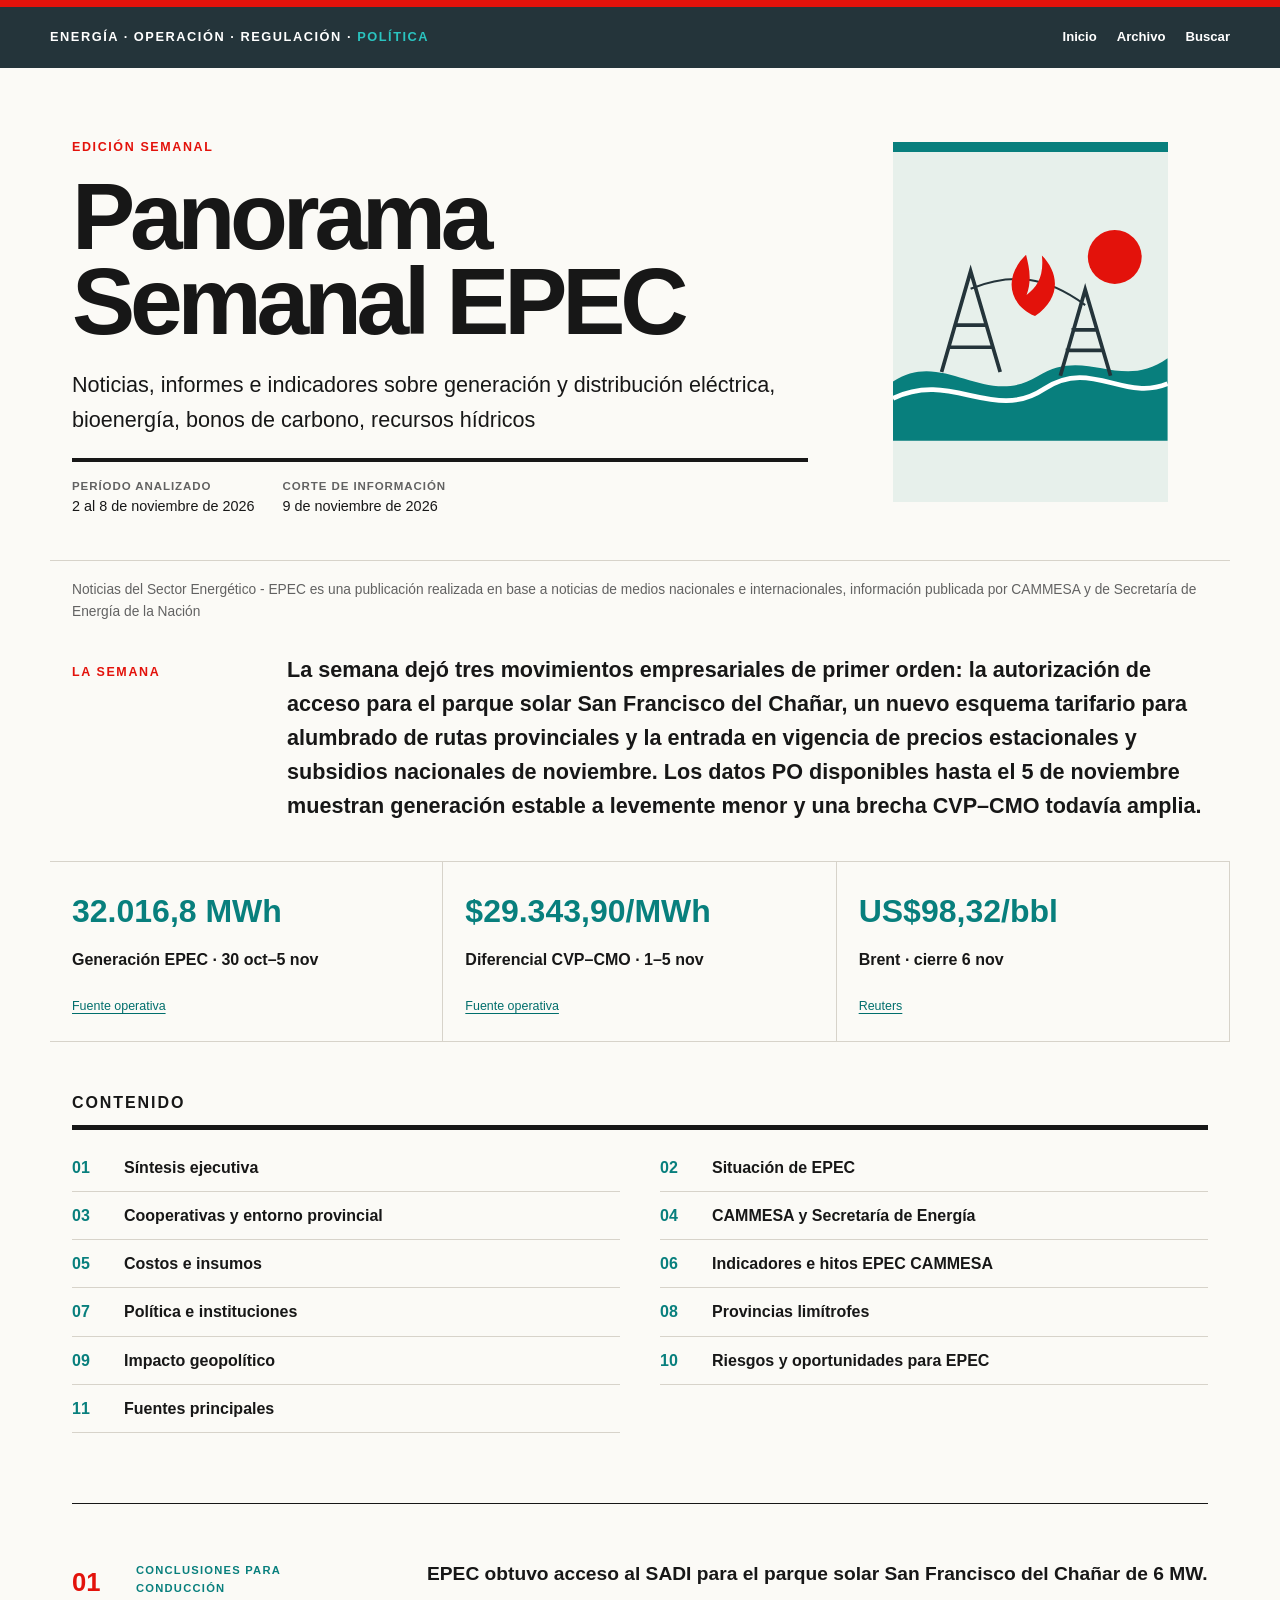
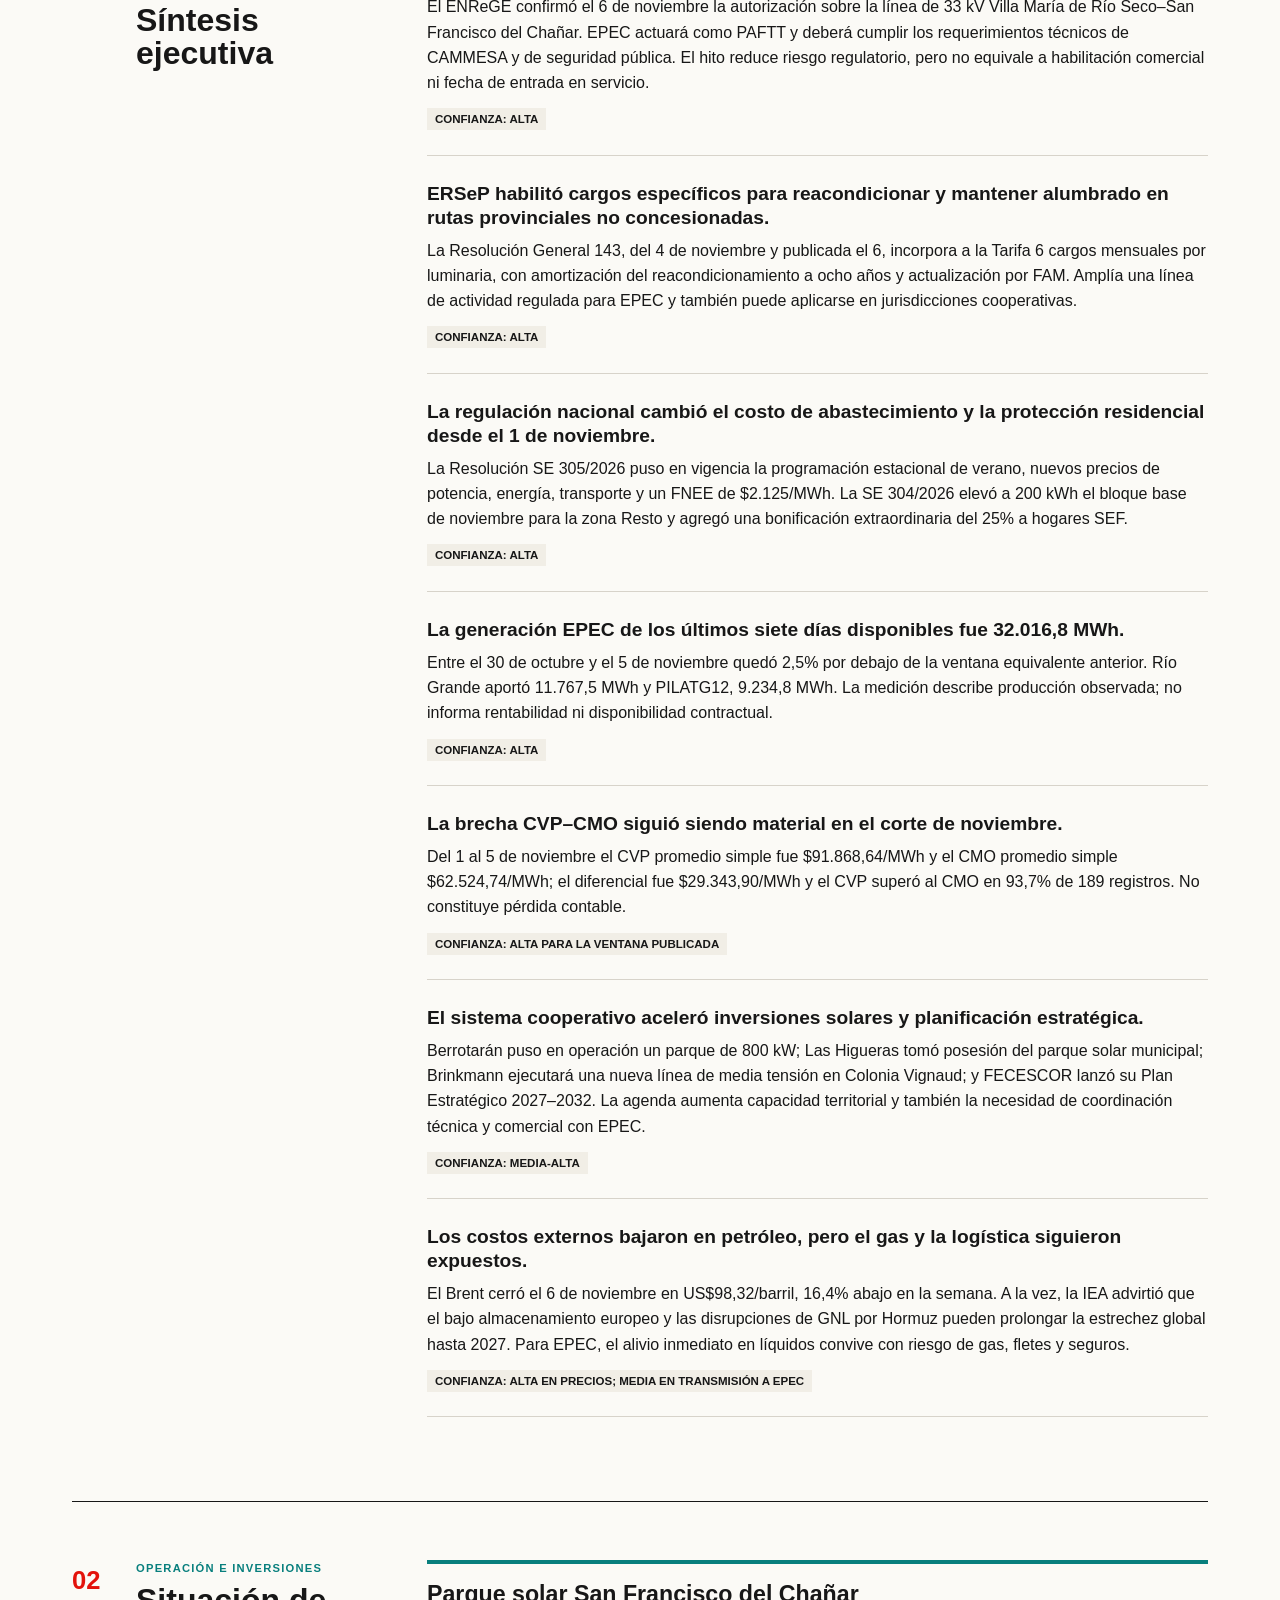
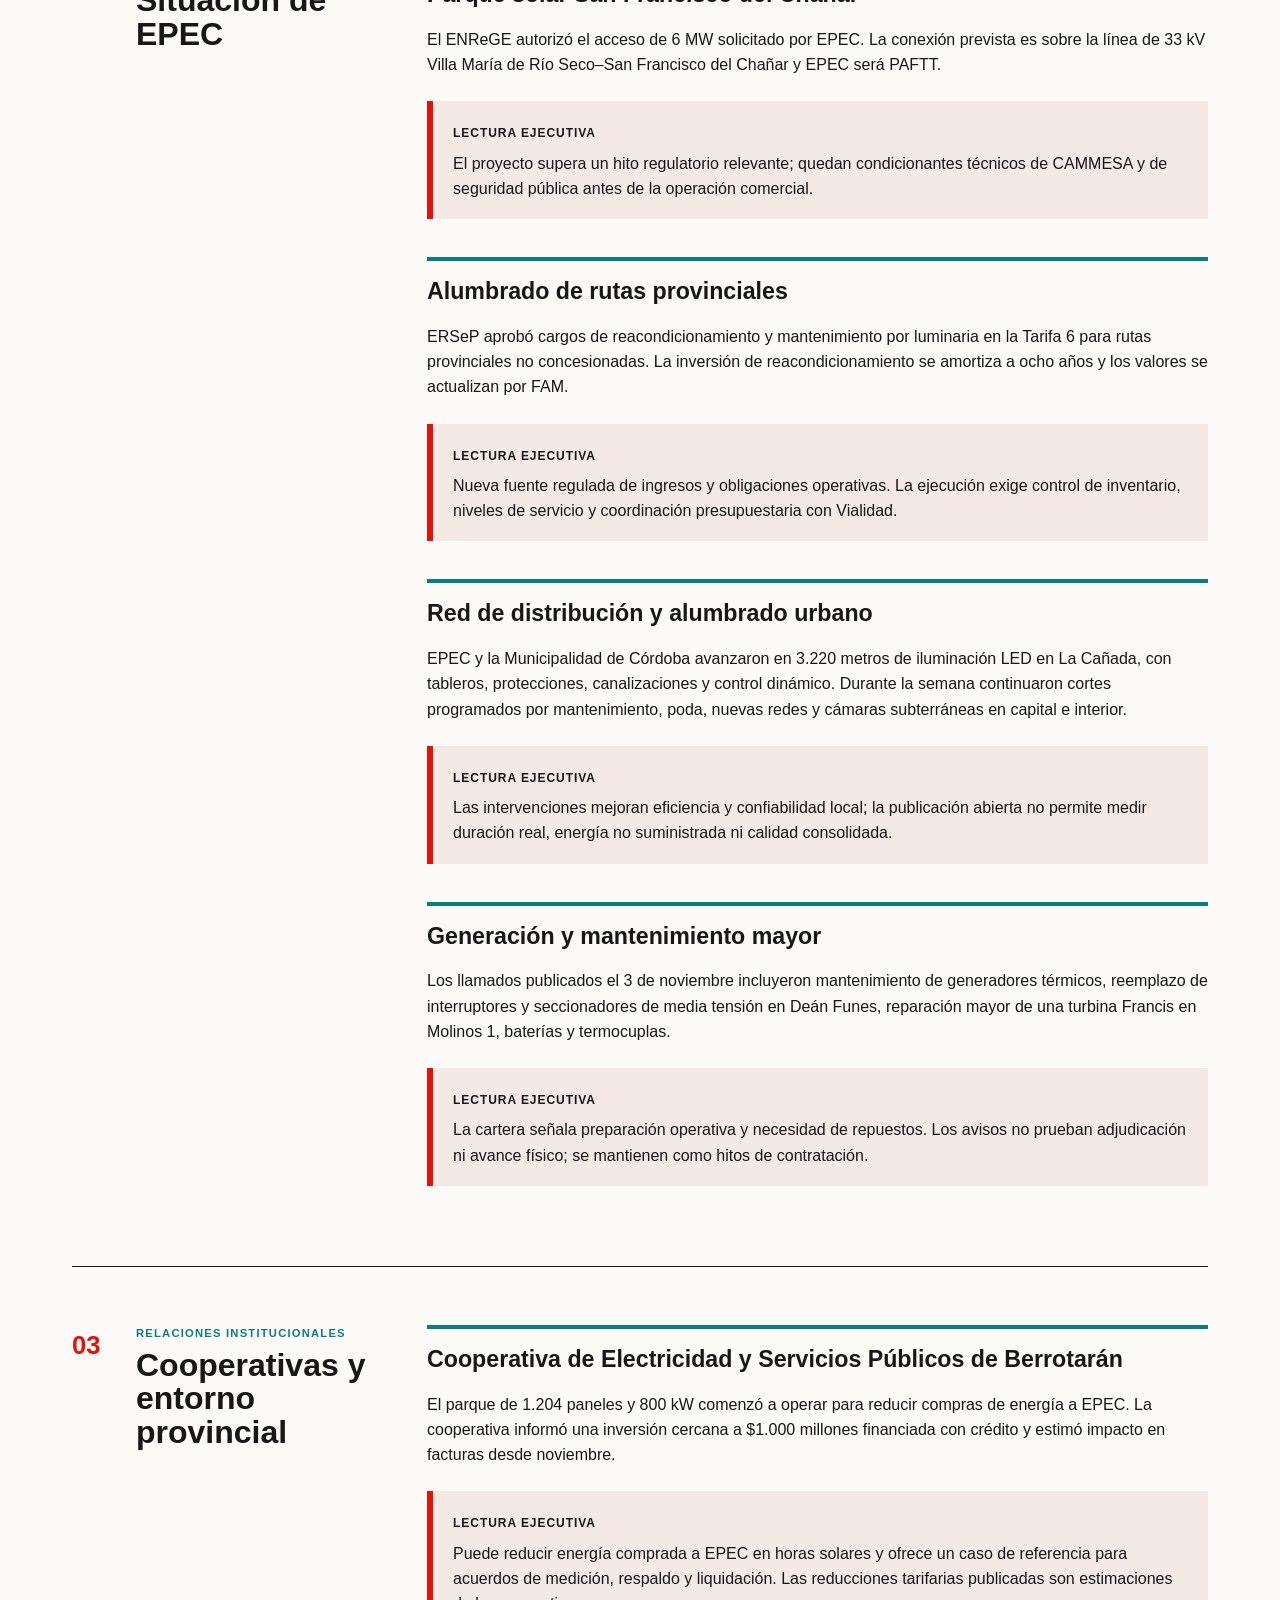
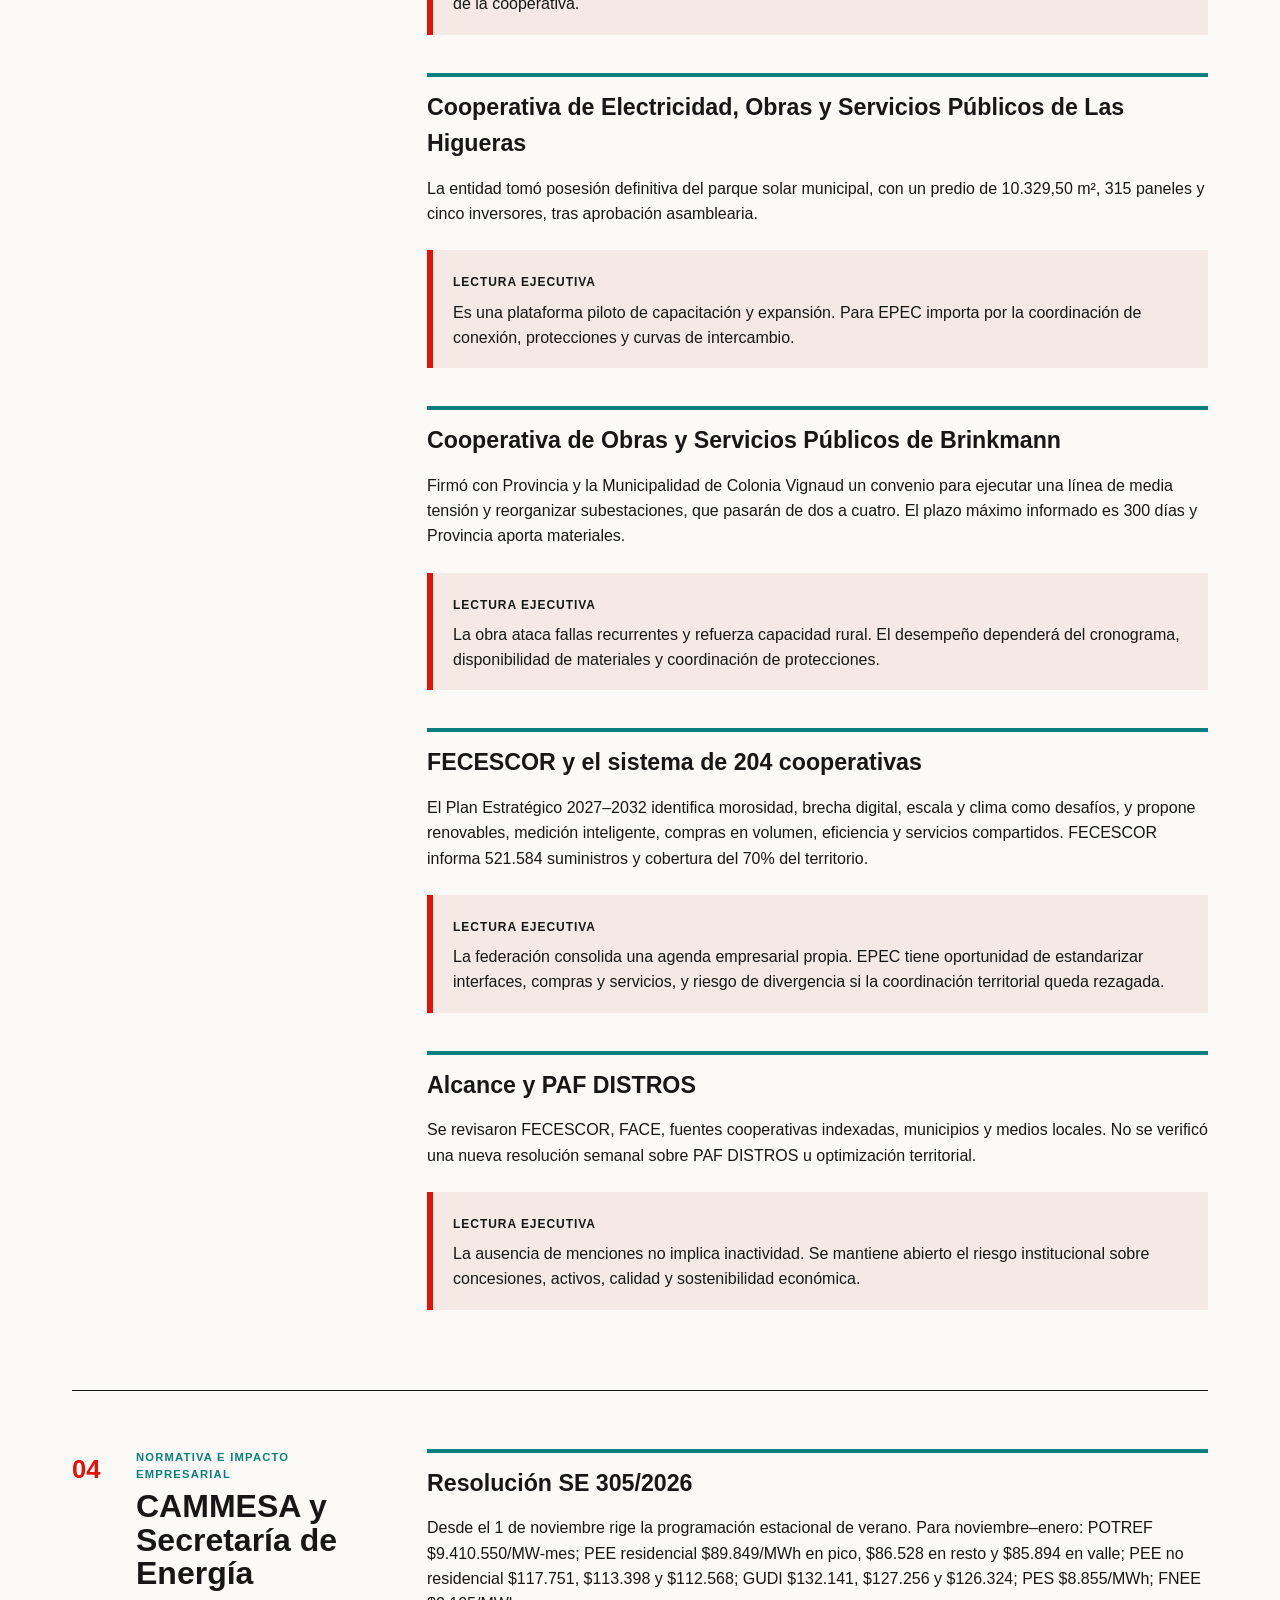
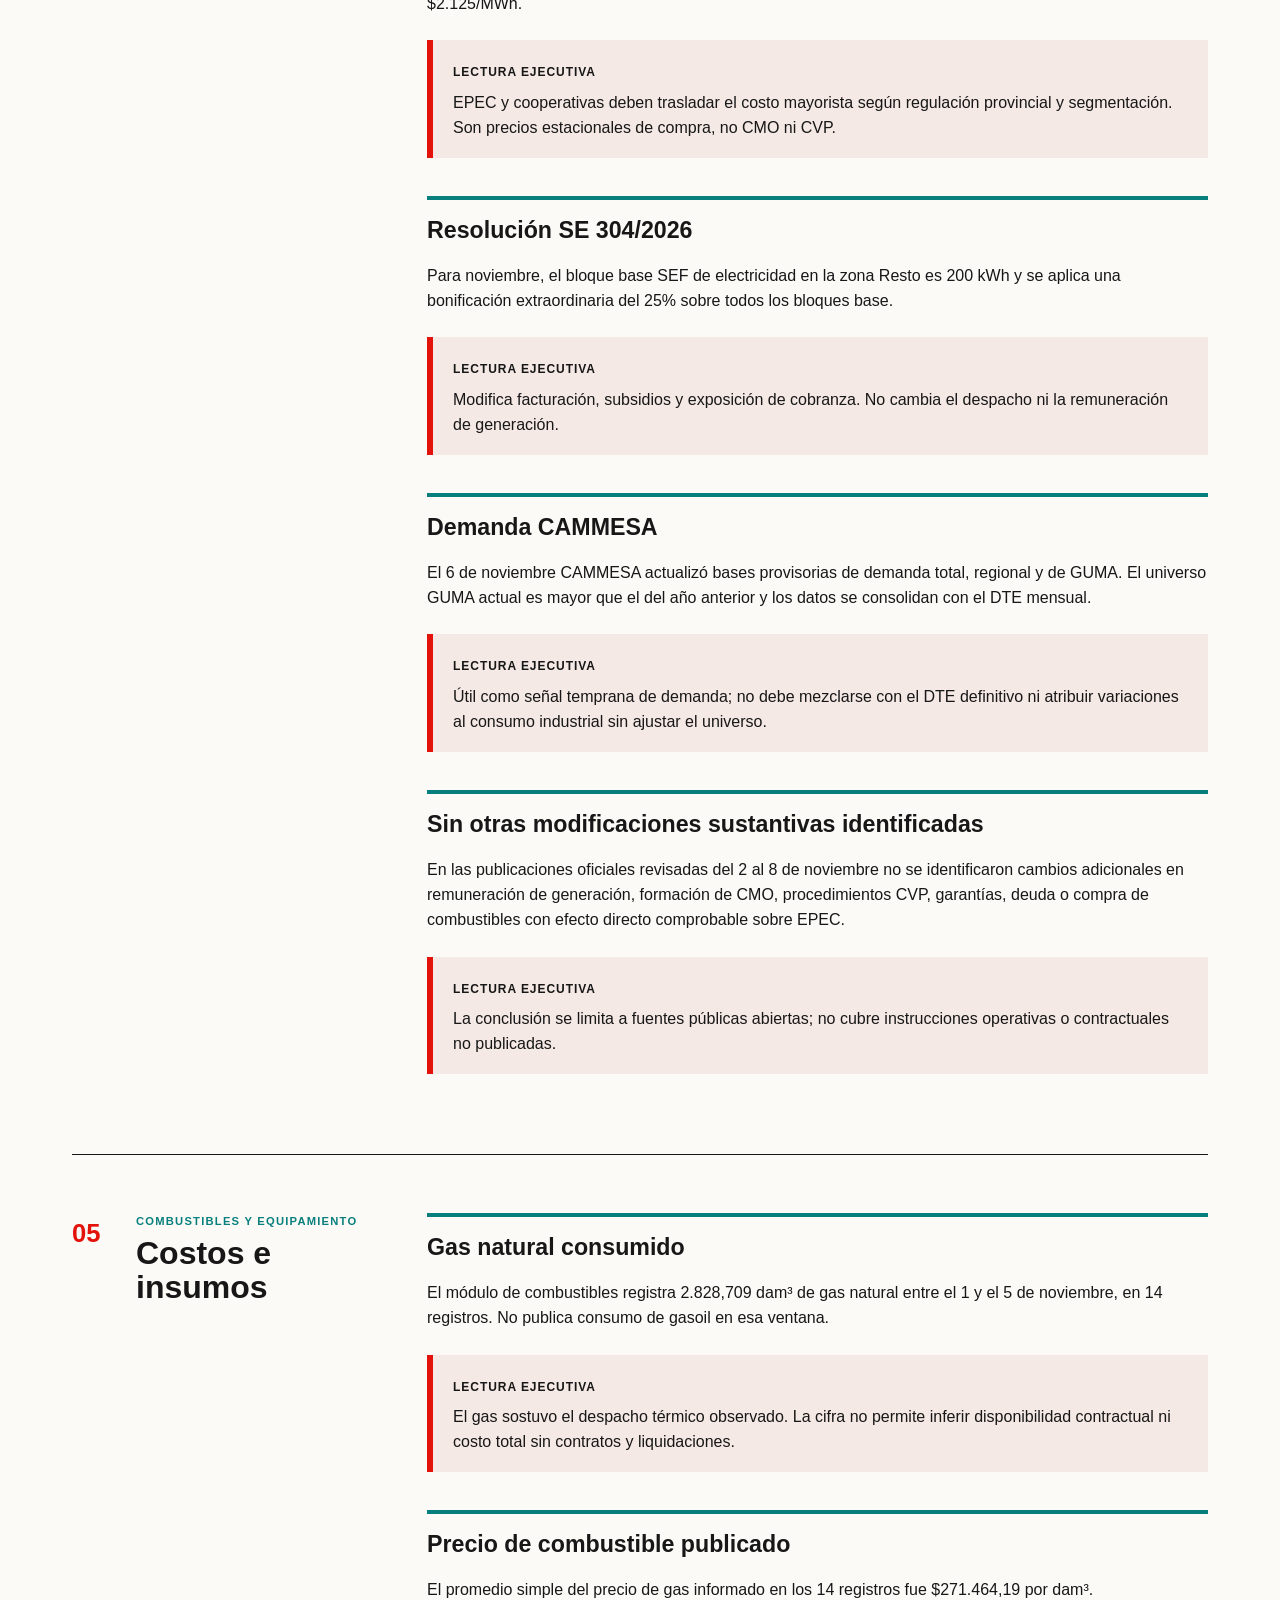
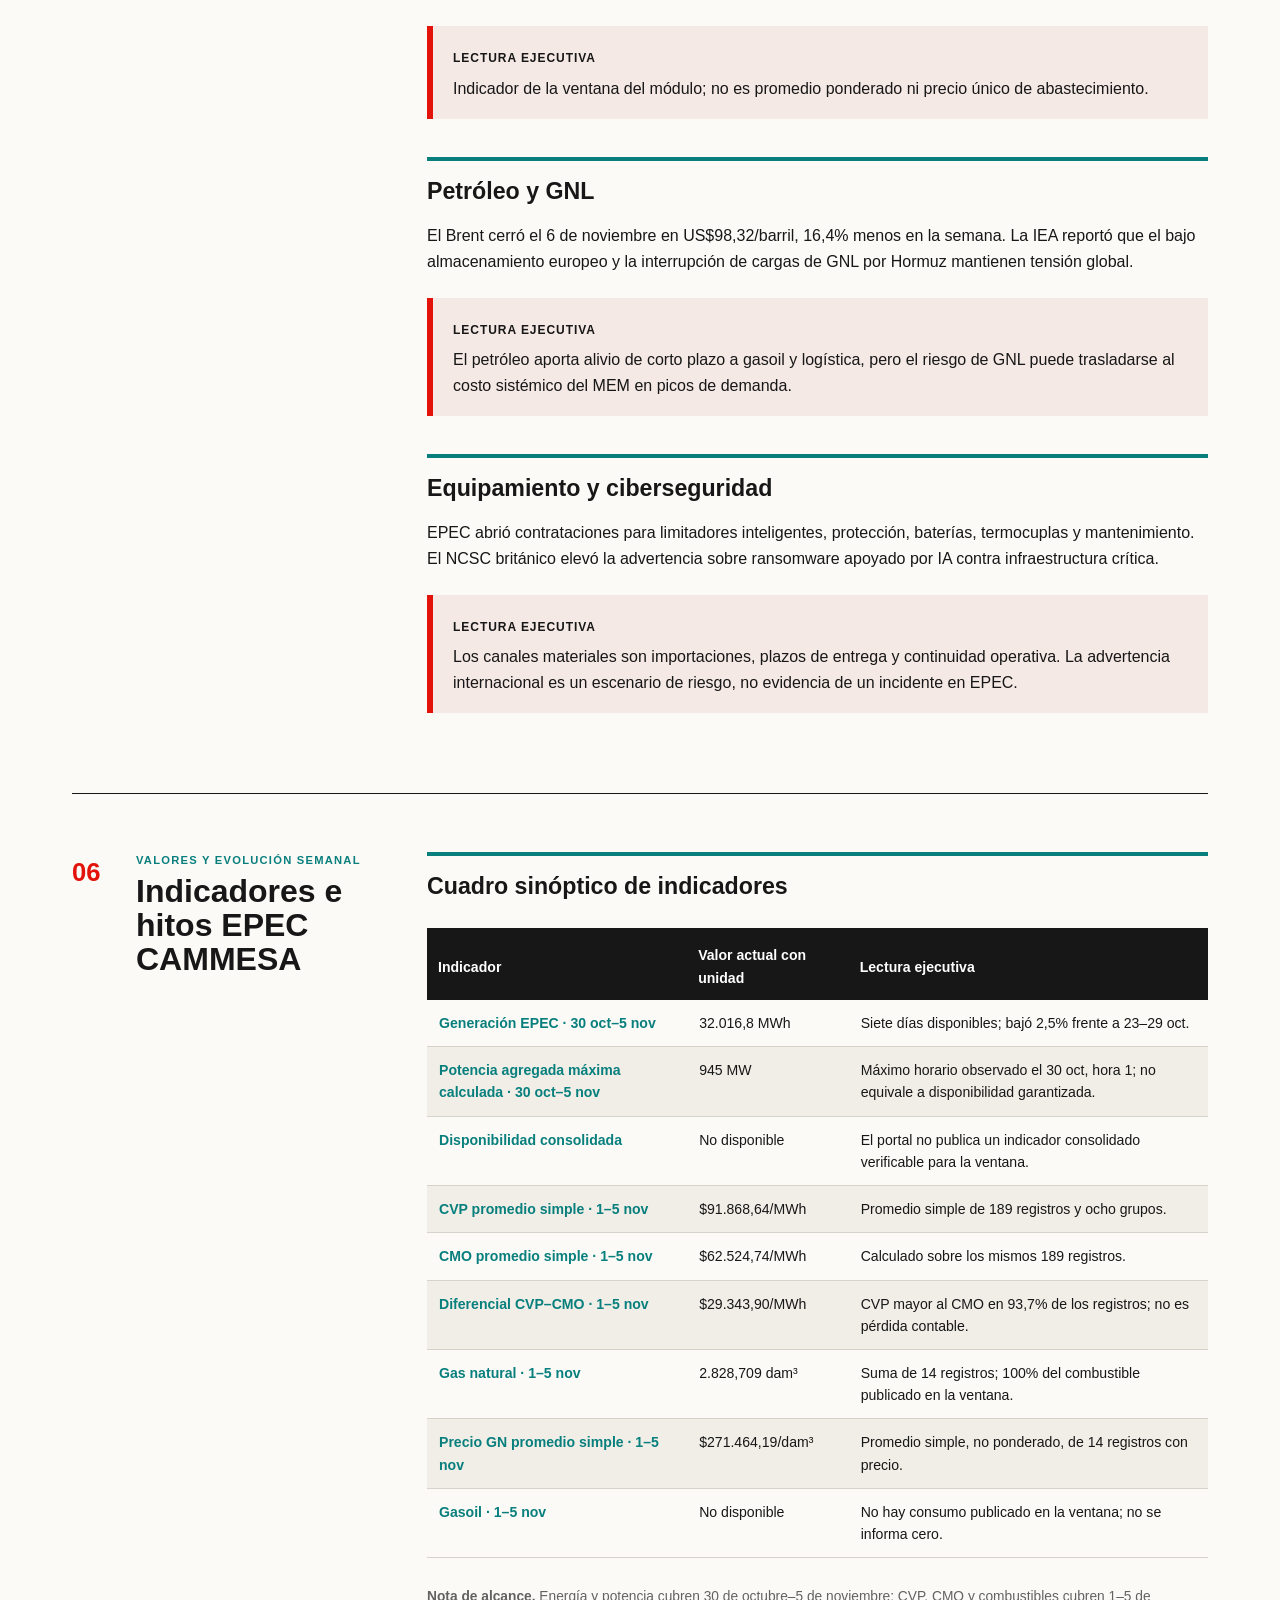
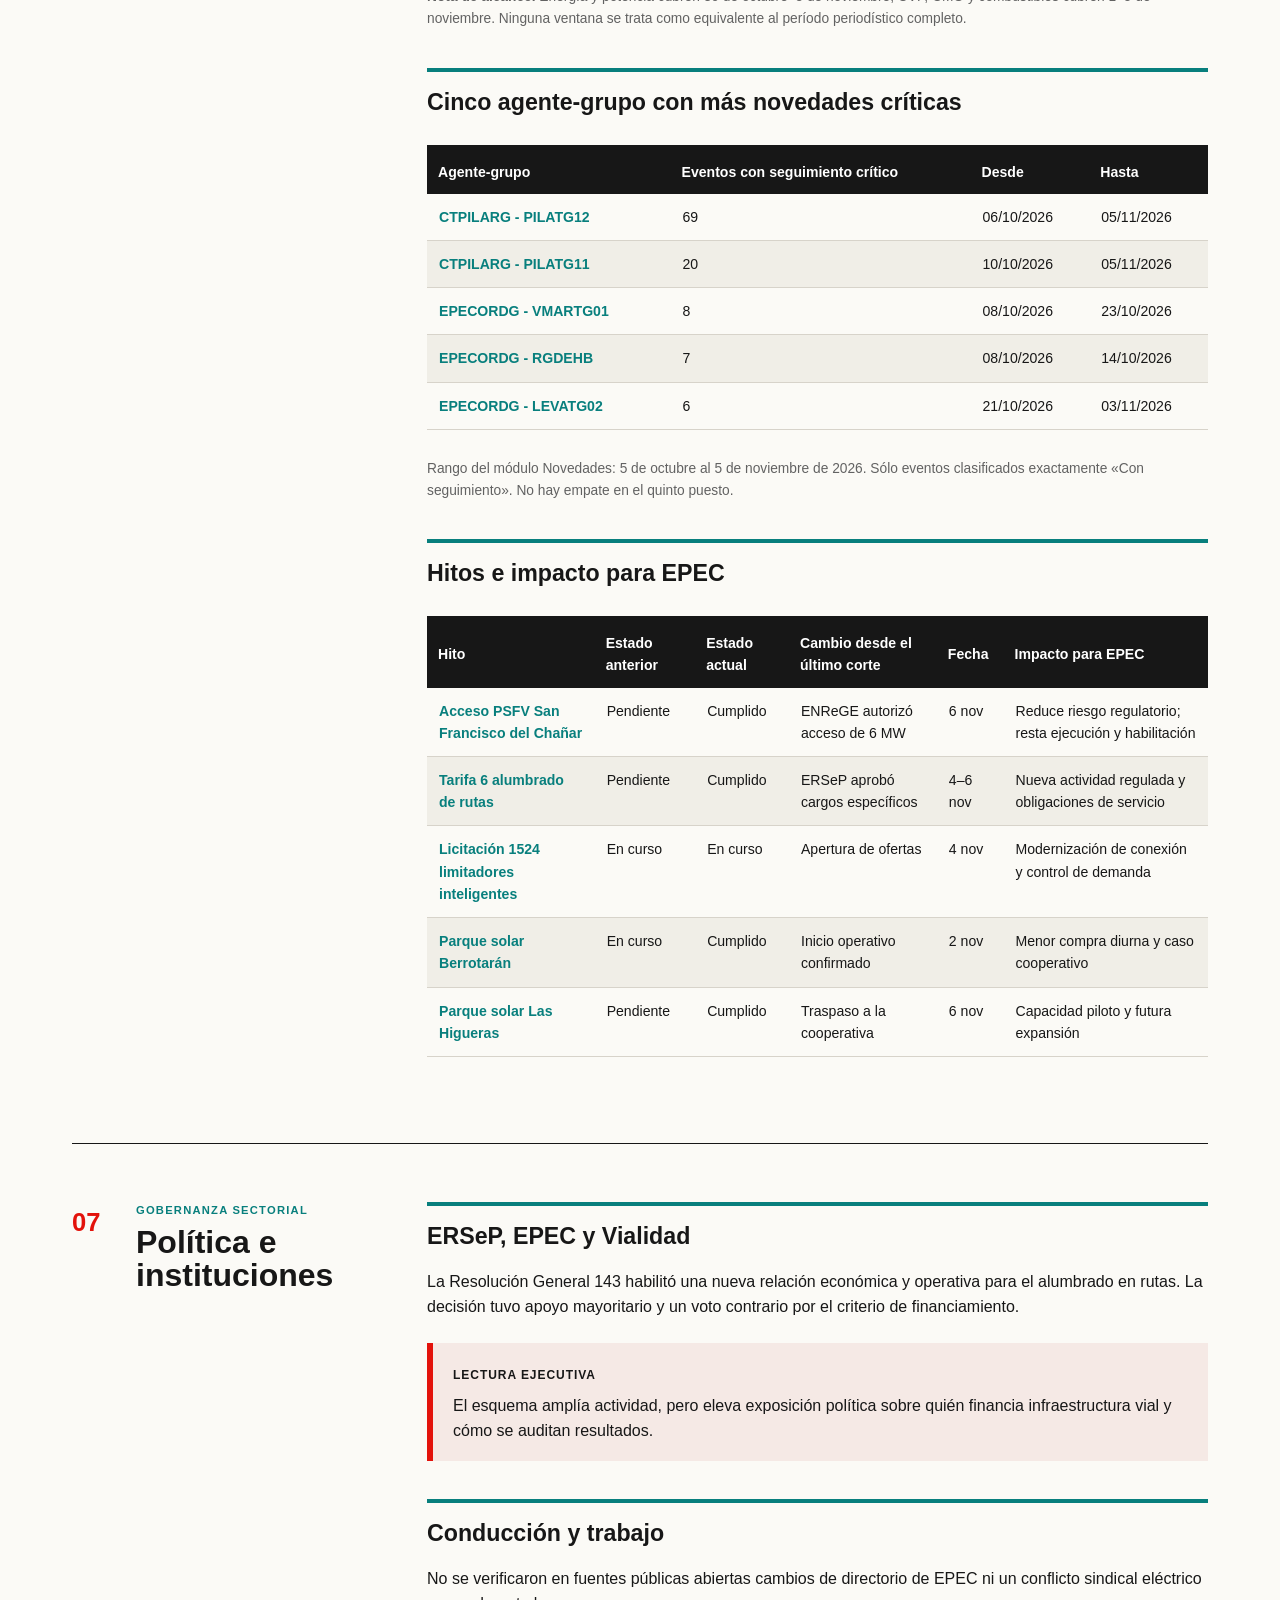
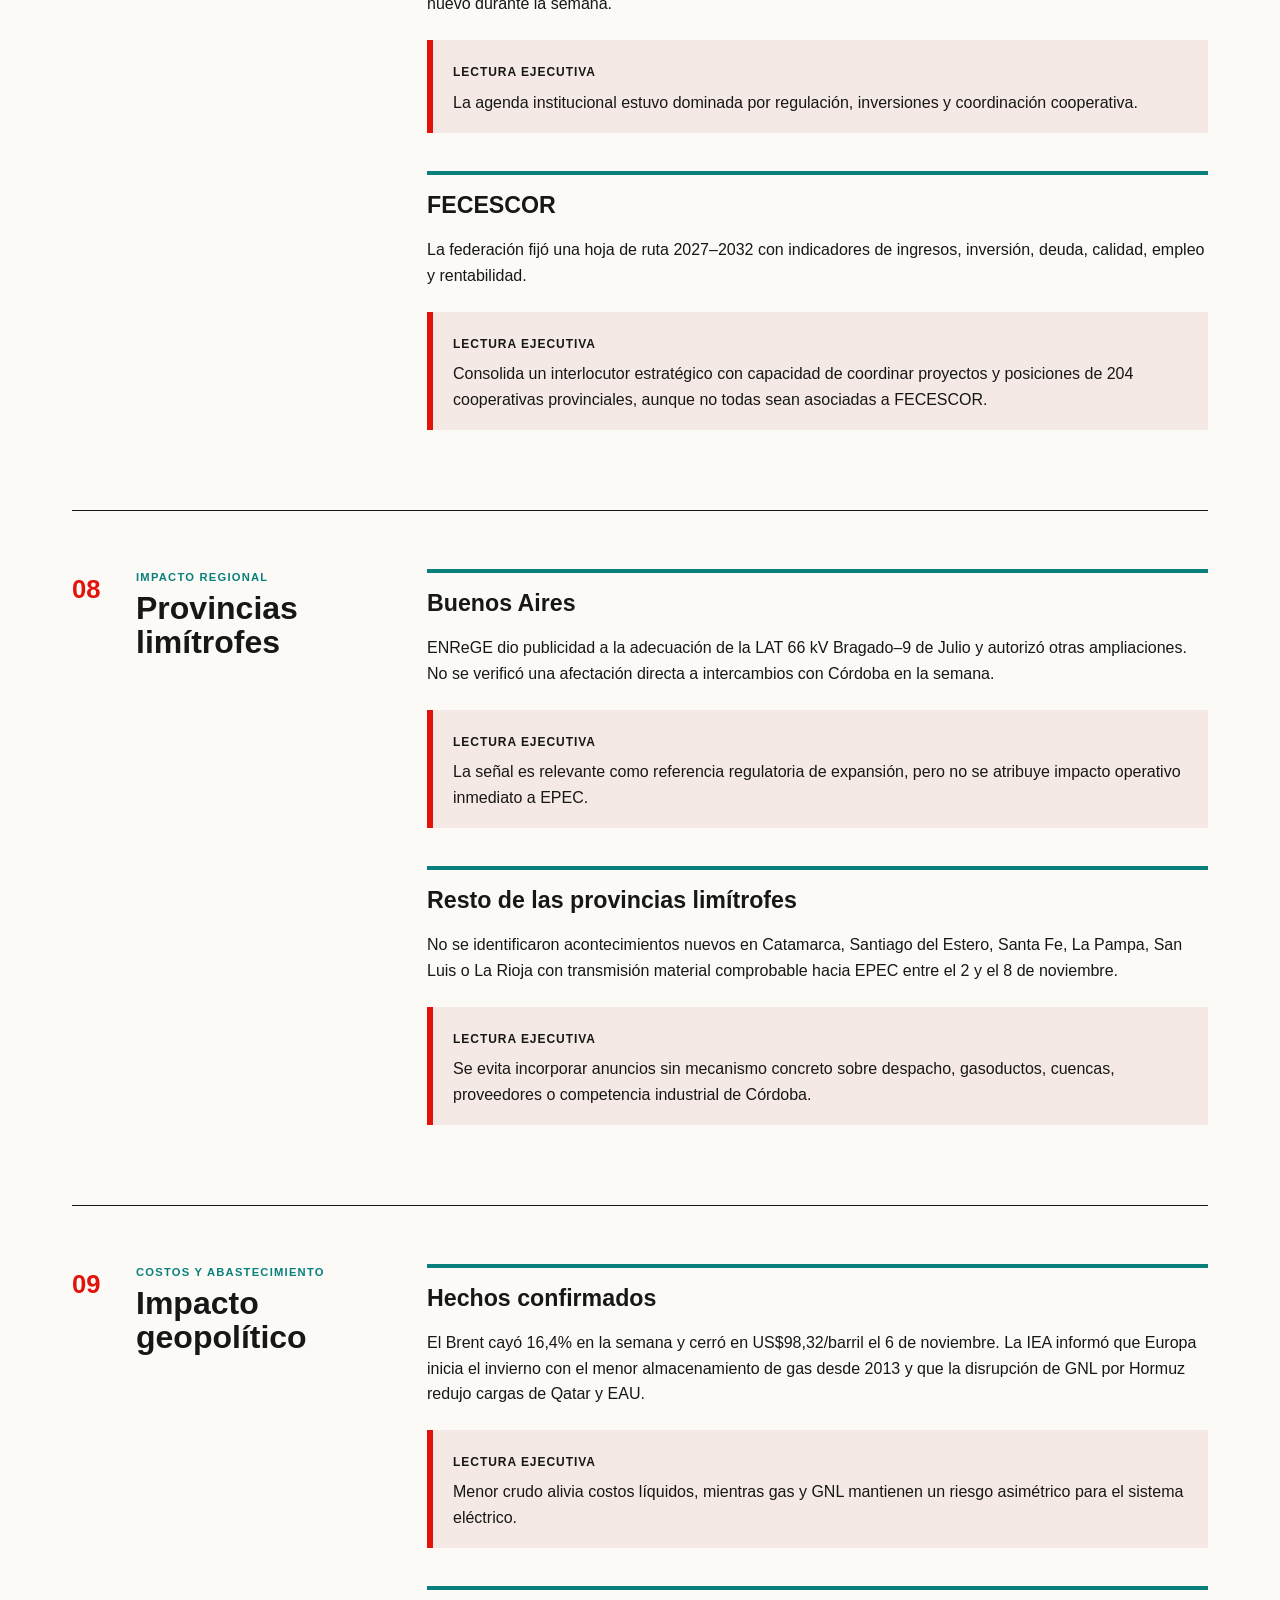
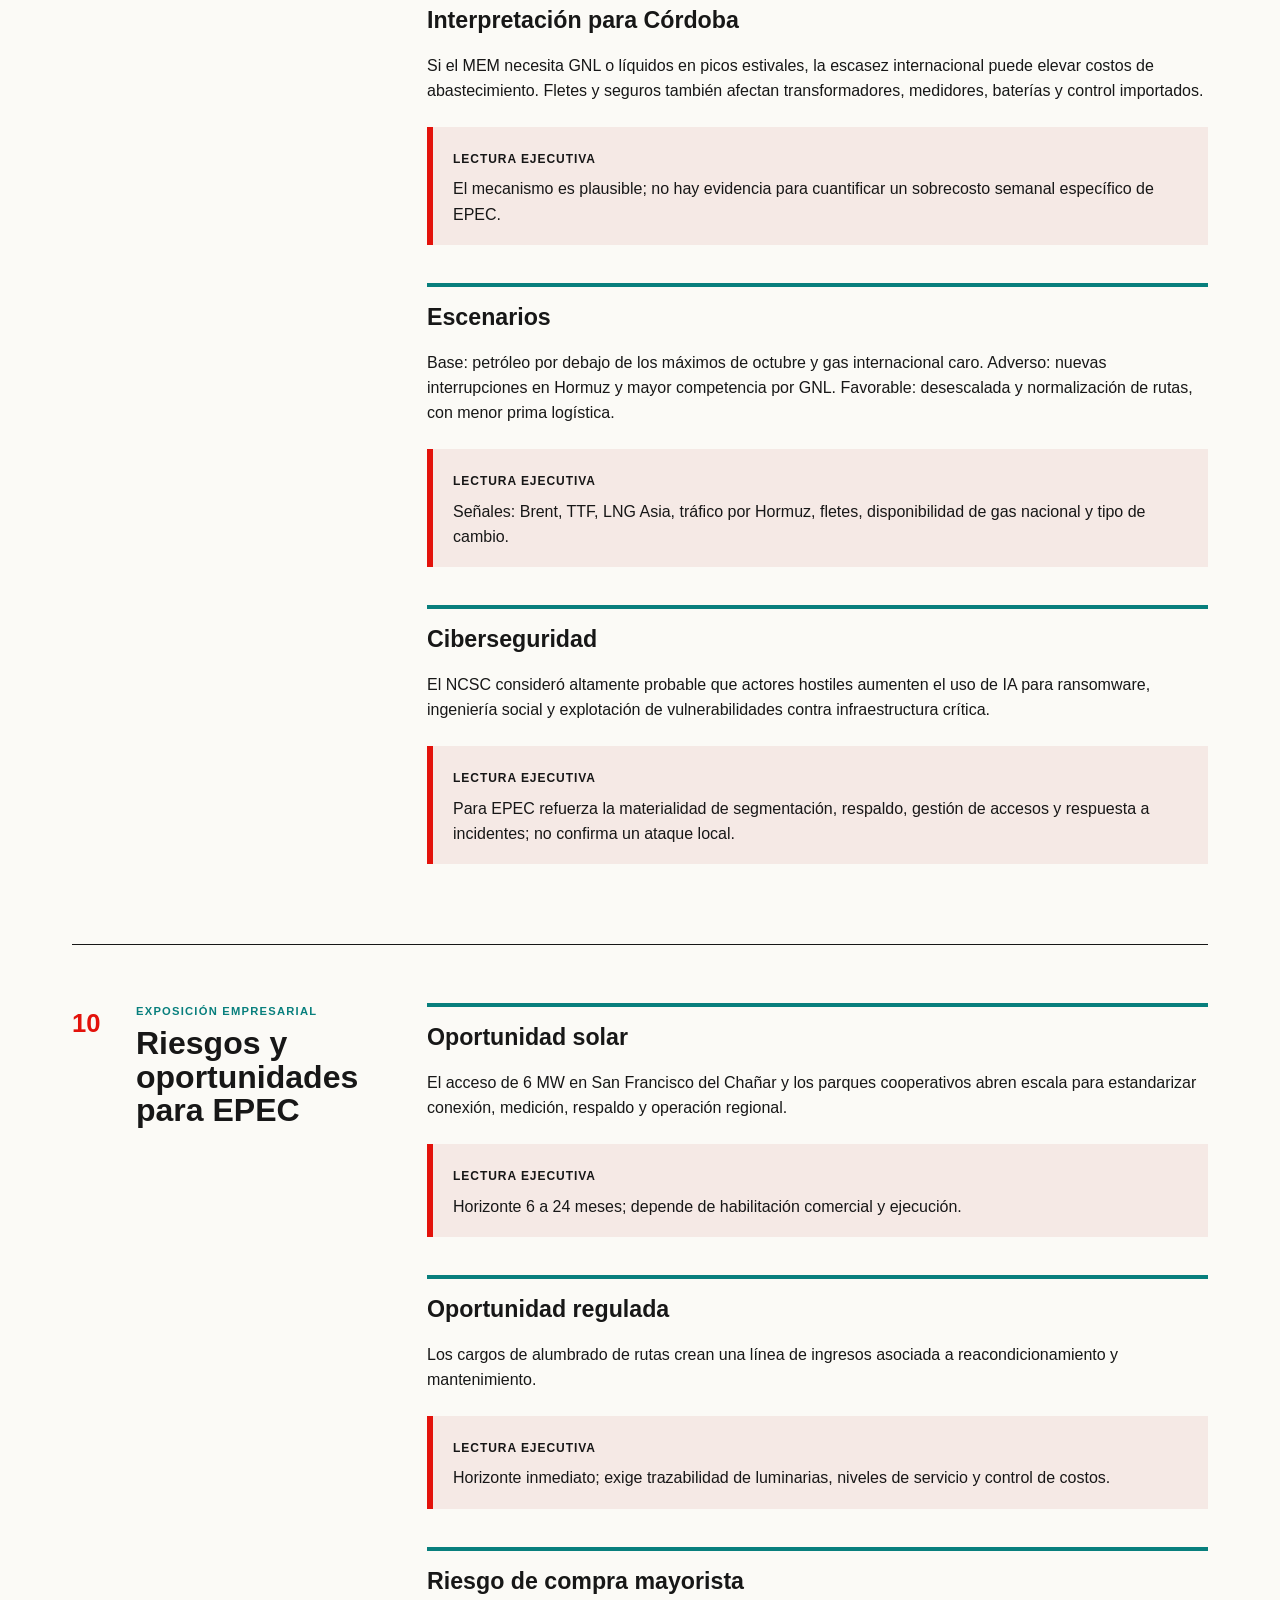
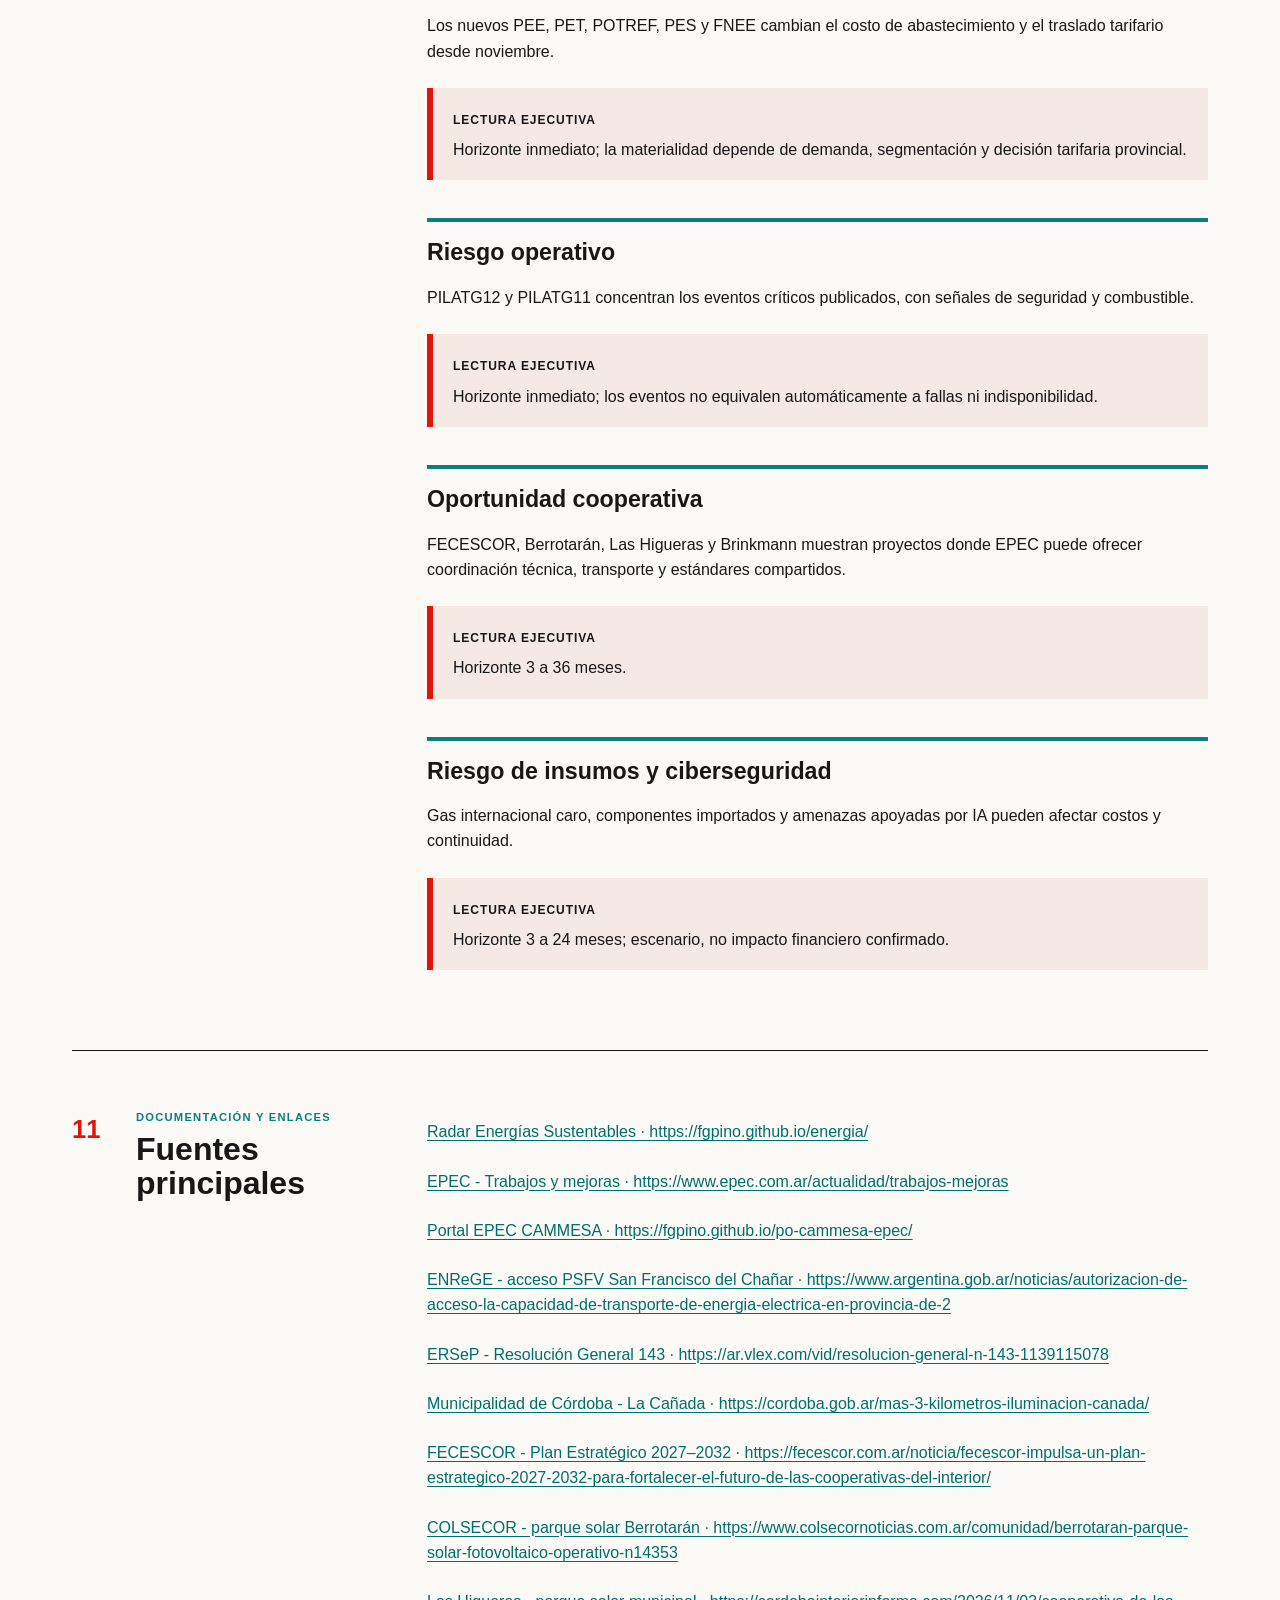
==== commit 50119df4: "Publicar Panorama Semanal EPEC del 9 de noviembre de 2026" ====
--- a/index.html
+++ b/index.html
@@ -1,3 +1,3 @@
-<!doctype html><html lang="es"><head><meta charset="utf-8"><meta name="viewport" content="width=device-width,initial-scale=1"><meta name="description" content="Panorama Semanal EPEC: generación, distribución, regulación, costos e instituciones."><title>Panorama Semanal EPEC | 12–18 OCT 2026</title><style>
+<!doctype html><html lang="es"><head><meta charset="utf-8"><meta name="viewport" content="width=device-width,initial-scale=1"><meta name="description" content="Panorama Semanal EPEC: generación, distribución, regulación, costos e instituciones."><title>Panorama Semanal EPEC | 2–8 NOV 2026</title><style>
 :root{--ink:#171717;--paper:#fbfaf6;--muted:#626262;--line:#d7d3ca;--red:#e3120b;--teal:#087f7d;--dark:#24343a;--soft:#f1eee6;--max:1180px}*{box-sizing:border-box}html{scroll-behavior:smooth}body{margin:0;background:var(--paper);color:var(--ink);font-family:Calibri,"Segoe UI",Arial,sans-serif;line-height:1.58}a{color:#006e6c;text-underline-offset:3px}.top{height:7px;background:var(--red)}.mast{background:var(--dark);color:#fff;padding:20px max(22px,calc((100vw - var(--max))/2));display:flex;align-items:center;justify-content:space-between;gap:25px}.brand{font-size:.8rem;font-weight:800;text-transform:uppercase;letter-spacing:.12em}.brand b{color:#2ac4c0}.site-nav{display:flex;gap:20px;font-size:.82rem;font-weight:700}.site-nav a{color:#fff;text-decoration:none}.hero{max-width:var(--max);margin:auto;padding:58px 22px 42px;display:grid;grid-template-columns:minmax(0,1.35fr) minmax(300px,.65fr);gap:45px;border-bottom:1px solid var(--line)}.eyebrow{color:var(--red);font-weight:800;text-transform:uppercase;letter-spacing:.13em;font-size:.78rem}h1{font-size:clamp(3.2rem,7.4vw,6.8rem);line-height:.9;letter-spacing:-.055em;margin:16px 0 24px}.subtitle{font-size:1.35rem;max-width:760px}.edition{display:flex;gap:28px;flex-wrap:wrap;border-top:4px solid var(--ink);padding-top:15px;font-size:.9rem}.edition b{display:block;font-size:.72rem;text-transform:uppercase;color:var(--muted);letter-spacing:.08em}.art{min-height:340px;background:#e7f0eb;border-top:10px solid var(--teal)}.art svg{width:100%;height:100%;display:block}.legend{max-width:var(--max);margin:auto;padding:18px 22px 0;color:var(--muted);font-size:.86rem}.lead{max-width:var(--max);margin:auto;padding:30px 22px 38px;display:grid;grid-template-columns:180px 1fr;gap:35px;border-bottom:1px solid var(--line)}.lead h2{font-size:.78rem;color:var(--red);text-transform:uppercase;letter-spacing:.13em}.lead p{font-size:1.35rem;font-weight:600;margin:0}.metrics{max-width:var(--max);margin:auto;display:grid;grid-template-columns:repeat(3,1fr)}.metric{padding:24px 22px;border-right:1px solid var(--line);border-bottom:1px solid var(--line);display:flex;flex-direction:column;min-height:180px}.metric strong{font-size:2rem;color:var(--teal)}.metric span{font-weight:700;margin:10px 0 auto}.metric a{font-size:.78rem;margin-top:14px}.contents{max-width:var(--max);margin:48px auto 70px;padding:0 22px}.contents h2{font-size:1rem;text-transform:uppercase;letter-spacing:.12em;border-bottom:5px solid var(--ink);padding-bottom:10px}.contents-grid{display:grid;grid-template-columns:1fr 1fr;gap:0 40px}.contents a{display:grid;grid-template-columns:42px 1fr;gap:10px;padding:11px 0;border-bottom:1px solid var(--line);color:var(--ink);font-weight:700;text-decoration:none}.contents span{color:var(--teal)}main{max-width:var(--max);margin:auto;padding:0 22px 80px}.report-section{display:grid;grid-template-columns:300px minmax(0,1fr);gap:55px;padding:58px 0;border-top:1px solid var(--ink);scroll-margin-top:10px}.section-head{position:sticky;top:16px;align-self:start;display:grid;grid-template-columns:50px 1fr;gap:14px}.section-no{font-size:1.6rem;color:var(--red);font-weight:800}.kicker{font-size:.7rem;text-transform:uppercase;letter-spacing:.11em;color:var(--teal);font-weight:800;margin:0 0 6px}.section-head h2{font-size:2rem;line-height:1.05;margin:0 0 12px}.section-body{min-width:0}.section-body>h3{font-size:1.45rem;border-top:4px solid var(--teal);padding-top:12px;margin:38px 0 14px}.section-body>h3:first-child{margin-top:0}.section-body>p{margin:10px 0 24px}.exec{padding:0 0 24px;margin:0 0 26px;border-bottom:1px solid var(--line)}.exec h3{font-size:1.2rem;line-height:1.25;margin:0 0 8px}.exec p{margin:0 0 10px}.exec span{font-size:.72rem;text-transform:uppercase;font-weight:800;background:var(--soft);padding:5px 8px}.call{border-left:6px solid var(--red);background:#f5e9e5;padding:18px 20px;margin:22px 0}.call b{font-size:.75rem;text-transform:uppercase;letter-spacing:.08em}.call p{margin:6px 0 0}.table-wrap{overflow-x:auto;border-top:5px solid var(--ink);margin:24px 0 28px}table{width:100%;border-collapse:collapse;min-width:700px;font-size:.88rem}th{background:var(--ink);color:#fff;text-align:left;padding:11px}td{padding:12px;border-bottom:1px solid var(--line);vertical-align:top}tbody tr:nth-child(even){background:#f0eee7}tbody td:first-child{font-weight:700;color:var(--teal)}.note{font-size:.86rem;color:var(--muted)}footer{background:var(--dark);color:#e6eded;padding:35px max(22px,calc((100vw - var(--max))/2));font-size:.82rem}@media(max-width:860px){.hero{grid-template-columns:1fr}.art{min-height:250px}.lead{grid-template-columns:1fr;gap:8px}.metrics{grid-template-columns:1fr}.report-section{grid-template-columns:1fr;gap:25px}.section-head{position:static}}@media(max-width:560px){.mast{align-items:flex-start;flex-direction:column}.site-nav{width:100%;justify-content:space-between}h1{font-size:3.25rem}.contents-grid{grid-template-columns:1fr}}@media print{@page{size:A4;margin:15mm}.mast,.top,footer{print-color-adjust:exact;-webkit-print-color-adjust:exact}.site-nav,.art{display:none}.hero{display:block}.report-section{display:block;break-before:page}.section-head{position:static;margin-bottom:22px}}
-</style></head><body><div class="top"></div><header class="mast" id="top"><div class="brand">Energía · Operación · Regulación · <b>Política</b></div><nav class="site-nav"><a href="/noticias-epec/">Inicio</a><a href="/noticias-epec/archivo/">Archivo</a><a href="/noticias-epec/buscar/">Buscar</a></nav></header><section class="hero"><div><p class="eyebrow">Edición semanal</p><h1>Panorama<br>Semanal EPEC</h1><p class="subtitle">Noticias, informes e indicadores sobre generación y distribución eléctrica, bioenergía, bonos de carbono, recursos hídricos</p><div class="edition"><div><b>Período analizado</b>12 al 18 de octubre de 2026</div><div><b>Corte de información</b>19 de octubre de 2026</div></div></div><figure class="art"><svg viewBox="0 0 520 430" xmlns="http://www.w3.org/2000/svg"><rect width="520" height="430" fill="#e7f0eb"/><circle cx="420" cy="82" r="51" fill="#e3120b"/><path d="M0 318C95 255 174 370 274 308c92-58 156 30 246-34v156H0z" fill="#087f7d"/><path d="M0 350c110-54 190 46 286-18 88-59 151 25 234-10" fill="none" stroke="#fff" stroke-width="9"/><g stroke="#24343a" stroke-width="7" fill="none"><path d="M92 300l55-191 56 191M116 211h62M105 253h86"/><path d="M317 307l47-163 48 163M338 220h51M327 259h73"/><path d="M147 142c78-31 142-24 217 31" stroke-width="4"/></g><path d="M252 78c-43 41-34 94 17 116 51-35 45-83 13-115 4 39-8 59-29 75 11-30 4-55-1-76z" fill="#e3120b"/></svg></figure></section><p class="legend">Noticias del Sector Energético - EPEC es una publicación realizada en base a noticias de medios nacionales e internacionales, información publicada por CAMMESA y de Secretaría de Energía de la Nación</p><section class="lead"><h2>La semana</h2><p>La semana combinó una ventana operativa parcial con señales empresariales claras: menor generación frente a los tres días equivalentes anteriores, concentración de novedades críticas en Pilar, coordinación cooperativa y presión externa de costos por petróleo.</p></section><section class="metrics"><article class="metric"><strong>13.917,2 MWh</strong><span>Generación EPEC · 12–14 oct</span><a href="https://fgpino.github.io/po-cammesa-epec/tableros/Tablero_Energia_Potencia_PO_CAMMESA.html">Fuente operativa</a></article><article class="metric"><strong>$56.921,55/MWh</strong><span>Diferencial CVP–CMO · 6–14 oct</span><a href="https://fgpino.github.io/po-cammesa-epec/tableros/CVP_y_CMO.html">Fuente operativa</a></article><article class="metric"><strong>US$109,86/bbl</strong><span>Brent · cierre 16 oct</span><a href="https://www.reuters.com/business/autos-transportation/oil-edges-down-investors-weigh-possible-us-sanctions-shadow-fleet-2026-10-16/">Reuters</a></article></section><nav class="contents"><h2>Contenido</h2><div class="contents-grid"><a href="#s1"><span>01</span>Síntesis ejecutiva</a><a href="#s2"><span>02</span>Situación de EPEC</a><a href="#s3"><span>03</span>Cooperativas y entorno provincial</a><a href="#s4"><span>04</span>CAMMESA y Secretaría de Energía</a><a href="#s5"><span>05</span>Costos e insumos</a><a href="#s6"><span>06</span>Indicadores e hitos EPEC CAMMESA</a><a href="#s7"><span>07</span>Política e instituciones</a><a href="#s8"><span>08</span>Provincias limítrofes</a><a href="#s9"><span>09</span>Impacto geopolítico</a><a href="#s10"><span>10</span>Riesgos y oportunidades para EPEC</a><a href="#s11"><span>11</span>Fuentes principales</a></div></nav><main><section id="s1" class="report-section"><header class="section-head"><span class="section-no">01</span><div><p class="kicker">Conclusiones para conducción</p><h2>Síntesis ejecutiva</h2></div></header><div class="section-body"><article class="exec"><h3>La generación EPEC observada fue 13.917,2 MWh entre el 12 y el 14 de octubre.</h3><p>La ventana parcial disponible quedó 11,4% por debajo de los tres días equivalentes anteriores (9 al 11 de octubre). Río Grande aportó 7.511,0 MWh y Pilar 3.247,5 MWh. La comparación describe producción registrada, no desempeño financiero.</p><span>Confianza: Alta</span></article><article class="exec"><h3>Pilar concentró las novedades operativas críticas del último mes publicado.</h3><p>Entre el 14 de septiembre y el 14 de octubre, PILATG12 acumuló 31 eventos clasificados exactamente «Con seguimiento» y PILATG11, 11. Río Grande registró 7. La concentración amerita lectura conjunta de seguridad, combustible y disponibilidad, sin equiparar cada evento con una falla.</p><span>Confianza: Alta</span></article><article class="exec"><h3>El CVP medio continuó por encima del CMO medio en la ventana publicada.</h3><p>Del 6 al 14 de octubre, el CVP promedio simple fue $103.275,50/MWh y el CMO promedio simple $46.353,96/MWh. El diferencial de $56.921,55/MWh expresa exposición económica de los registros, no pérdida contable ni margen empresarial.</p><span>Confianza: Alta para el cálculo; media para extrapolar</span></article><article class="exec"><h3>El sistema cooperativo concentró su agenda en estrategia, tecnología y proveedores.</h3><p>El XVI Congreso y la 10ª Feria FECESCOR reunieron el 15 y 16 de octubre a representantes de sus 105 cooperativas. La presentación del Programa Estratégico y el panel eléctrico refuerzan una agenda de coordinación e inversión con impacto competitivo e institucional para EPEC.</p><span>Confianza: Alta</span></article><article class="exec"><h3>Córdoba elevó la presión política por una nueva ley nacional de biocombustibles.</h3><p>El 3º Foro provincial reunió a más de 250 referentes y colocó en agenda cortes, federalismo productivo y bioenergías. Para EPEC abre oportunidades de generación distribuida y biomasa, pero depende de una norma nacional todavía no confirmada.</p><span>Confianza: Alta en el evento; media en el impacto</span></article><article class="exec"><h3>El Brent cerró el 16 de octubre en US$109,86 por barril.</h3><p>La suba semanal elevó la exposición de flotas, contratistas, generación de respaldo, fletes y seguros. El efecto concreto en EPEC dependerá del despacho térmico, los contratos de combustible y la velocidad de traslado a precios locales.</p><span>Confianza: Alta</span></article><article class="exec"><h3>No se verificaron nuevas decisiones nacionales sustantivas del MEM con vigencia semanal directa sobre EPEC.</h3><p>La principal señal nacional fue continuidad de las reglas y remuneraciones ya publicadas. La ausencia de una novedad normativa material reduce el riesgo inmediato de implementación, pero no elimina la necesidad de seguir resoluciones y notas operativas de CAMMESA.</p><span>Confianza: Media-alta</span></article></div></section><section id="s2" class="report-section"><header class="section-head"><span class="section-no">02</span><div><p class="kicker">Operación e inversiones</p><h2>Situación de EPEC</h2></div></header><div class="section-body"><h3>Distribución y mantenimiento</h3><p>Las comunicaciones públicas mostraron trabajos programados del 12 al 18 de octubre en Córdoba capital y localidades como Villa Nueva, Villa Allende, Pilar, Río Segundo, Villa María, General Cabrera y San Francisco. Las causas informadas incluyeron poda preventiva, mantenimiento de redes, mejoras tecnológicas y trabajos en subestaciones. No se identificó evidencia pública de una contingencia sistémica provincial.</p><aside class="call"><b>Lectura ejecutiva</b><p>Impacto probable: interrupciones localizadas y mejora gradual de confiabilidad. Aspectos a observar: reincidencia por alimentador, duración real, reclamos y cumplimiento de horarios.</p></aside><h3>Generación</h3><p>Los Partes Post Operativos publicados hasta el 14 de octubre registraron 13.917,2 MWh entre el 12 y el 14. Río Grande explicó 54,0% de esa energía y Pilar 23,3%. La potencia agregada máxima calculada con los registros horarios alcanzó 966 MW el 14 de octubre a la hora 22.</p><aside class="call"><b>Lectura ejecutiva</b><p>La cobertura termina cuatro días antes del cierre periodístico. No se proyectan valores para el 15 al 18 de octubre ni se interpreta la potencia máxima como disponibilidad garantizada.</p></aside><h3>Disponibilidad y transporte</h3><p>No se publicó un indicador semanal consolidado de disponibilidad ni una cuantificación verificable de restricciones en 132 kV para todo el período. Las novedades críticas se informan por evento y grupo.</p><aside class="call"><b>Lectura ejecutiva</b><p>Cuando un dato no está publicado, se mantiene como no disponible; no se infieren indisponibilidades a partir de energía cero o falta de despacho.</p></aside></div></section><section id="s3" class="report-section"><header class="section-head"><span class="section-no">03</span><div><p class="kicker">Relaciones institucionales</p><h2>Cooperativas y entorno provincial</h2></div></header><div class="section-body"><h3>XVI Congreso y 10ª Feria FECESCOR</h3><p>El encuentro del 15 y 16 de octubre en Villa Carlos Paz reunió a la red de 105 cooperativas asociadas. La agenda incluyó energía eléctrica, economía, agua y saneamiento, proveedores, SiFeDCoop, Mesa de Mujeres y presentación del Programa Estratégico FECESCOR.</p><aside class="call"><b>Lectura ejecutiva</b><p>Para EPEC importa por la capacidad de las cooperativas de coordinar compras, tecnología, generación fotovoltaica y posiciones regulatorias comunes.</p></aside><h3>Alcance de la revisión</h3><p>Se revisaron FECESCOR, FACE, el radar Energías Sustentables, comunicaciones indexadas de cooperativas, municipios y medios locales. No se identificaron otros acontecimientos públicos, verificables y materiales por cooperativa dentro de la ventana.</p><aside class="call"><b>Lectura ejecutiva</b><p>La ausencia de una cooperativa en el informe no significa ausencia de actividad. No se accedió a comunicaciones internas ni a todas las redes sociales individuales.</p></aside><h3>PAF DISTROS y organización territorial</h3><p>No se verificó una nueva resolución pública semanal sobre PAF DISTROS u optimización territorial. Permanece como antecedente el debate sobre participación, concesiones, zonificación y gobernanza.</p><aside class="call"><b>Lectura ejecutiva</b><p>El riesgo para EPEC continúa siendo institucional: cualquier cambio territorial requiere criterios homogéneos sobre activos, inversiones, calidad y sostenibilidad económica.</p></aside></div></section><section id="s4" class="report-section"><header class="section-head"><span class="section-no">04</span><div><p class="kicker">Normativa e impacto empresarial</p><h2>CAMMESA y Secretaría de Energía</h2></div></header><div class="section-body"><h3>Sin cambio regulatorio nacional material confirmado</h3><p>La revisión del Boletín Oficial, Secretaría de Energía y CAMMESA no identificó entre el 12 y el 18 de octubre una resolución nueva con efecto directo y sustantivo comprobable sobre remuneración, deuda, garantías, combustibles o tarifas de EPEC y las cooperativas cordobesas.</p><aside class="call"><b>Lectura ejecutiva</b><p>La lectura es de estabilidad semanal, no de inmovilidad regulatoria. Continúan vigentes las decisiones anteriores y pueden existir notas operativas no publicadas en abierto.</p></aside><h3>Continuidad de señales previas</h3><p>Las reglas de remuneración de generación, PAFTT, XDEM y reestructuración RenovAr/MATER informadas en ediciones anteriores siguen formando el marco relevante.</p><aside class="call"><b>Lectura ejecutiva</b><p>No se vuelven a presentar como novedades de esta semana. Su incidencia debe medirse en liquidaciones, solicitudes de acceso y contratos concretos.</p></aside></div></section><section id="s5" class="report-section"><header class="section-head"><span class="section-no">05</span><div><p class="kicker">Combustibles y equipamiento</p><h2>Costos e insumos</h2></div></header><div class="section-body"><h3>Petróleo y combustibles</h3><p>El Brent cerró el 16 de octubre en US$109,86/barril, 3,7% arriba en la rueda, por temores de oferta en Medio Oriente y Rusia.</p><aside class="call"><b>Lectura ejecutiva</b><p>Impacto probable: mayor presión sobre gasoil, movilidad, grupos electrógenos, obras y transporte de equipos. No existe evidencia pública suficiente para cuantificar el traslado semanal a los costos propios de EPEC.</p></aside><h3>Gas natural y GNL</h3><p>La tensión sobre el estrecho de Ormuz y las rutas energéticas sostuvo una prima de riesgo para petróleo, GNL, fletes y seguros.</p><aside class="call"><b>Lectura ejecutiva</b><p>El canal hacia Córdoba aparece si el MEM requiere más GNL o combustibles líquidos y si las restricciones de transporte de gas limitan generación local. Es un escenario, no un costo confirmado.</p></aside><h3>Equipamiento</h3><p>No se identificaron precios semanales públicos y comparables para transformadores, cables, medidores, baterías, paneles, turbinas o repuestos.</p><aside class="call"><b>Lectura ejecutiva</b><p>El riesgo sigue concentrado en tipo de cambio, plazos logísticos, seguros y componentes importados. No hay evidencia de escasez provincial inmediata.</p></aside></div></section><section id="s6" class="report-section"><header class="section-head"><span class="section-no">06</span><div><p class="kicker">Valores y evolución semanal</p><h2>Indicadores e hitos EPEC CAMMESA</h2></div></header><div class="section-body"><h3>Cuadro sinóptico de indicadores</h3><div class="table-wrap"><table><thead><tr><th>Indicador</th><th>Valor actual con unidad</th><th>Lectura ejecutiva</th></tr></thead><tbody><tr><td>Generación EPEC · 12–14 oct</td><td>13.917,2 MWh</td><td>Ventana parcial de tres días; 11,4% menor que 9–11 oct.</td></tr><tr><td>Potencia agregada máxima calculada · 12–14 oct</td><td>966 MW</td><td>Máximo horario observado el 14 oct, hora 22; no equivale a disponibilidad garantizada.</td></tr><tr><td>Disponibilidad consolidada</td><td>No disponible</td><td>El módulo no publica un indicador consolidado verificable para la ventana.</td></tr><tr><td>CVP promedio simple · 6–14 oct</td><td>$103.275,50/MWh</td><td>Promedio simple de 247 registros y nueve grupos.</td></tr><tr><td>CMO promedio simple · 6–14 oct</td><td>$46.353,96/MWh</td><td>Calculado sobre los mismos 247 registros.</td></tr><tr><td>Diferencial CVP–CMO · 6–14 oct</td><td>$56.921,55/MWh</td><td>CVP mayor al CMO en 245 de 247 registros; no es pérdida contable.</td></tr><tr><td>Gas natural · 12–14 oct</td><td>1.064,871 dam³</td><td>Suma publicada para seis registros de PILA y VMAR.</td></tr><tr><td>Gasoil · 12–14 oct</td><td>No disponible</td><td>No hay consumo publicado en la ventana; no se informa cero.</td></tr><tr><td>Precios de combustibles</td><td>No disponible</td><td>El módulo no ofrece una serie comparable de precios para la ventana.</td></tr></tbody></table></div><p class="note"><b>Nota de alcance.</b> Energía, potencia y combustibles cubren 12–14 de octubre; CVP y CMO cubren 6–14 de octubre. Las ventanas no se tratan como equivalentes.</p><h3>Cinco agente-grupo con más novedades críticas</h3><div class="table-wrap"><table><thead><tr><th>Agente-grupo</th><th>Eventos con seguimiento crítico</th><th>Desde</th><th>Hasta</th></tr></thead><tbody><tr><td>CTPILARG - PILATG12</td><td>31</td><td>14/09/2026</td><td>14/10/2026</td></tr><tr><td>CTPILARG - PILATG11</td><td>11</td><td>14/09/2026</td><td>14/10/2026</td></tr><tr><td>EPECORDG - RGDEHB</td><td>7</td><td>08/10/2026</td><td>14/10/2026</td></tr><tr><td>EPECORDG - DFUNTG02</td><td>3</td><td>20/09/2026</td><td>11/10/2026</td></tr><tr><td>EPECORDG - DFUNTG01</td><td>2</td><td>20/09/2026</td><td>11/10/2026</td></tr></tbody></table></div><p class="note">Rango del módulo Novedades: 14 de septiembre al 14 de octubre de 2026. Sólo eventos clasificados exactamente «Con seguimiento». El corte de cinco excluye grupos empatados con 2 eventos.</p><h3>Hitos e impacto para EPEC</h3><div class="table-wrap"><table><thead><tr><th>Hito</th><th>Estado anterior</th><th>Estado actual</th><th>Cambio desde el último corte</th><th>Fecha</th><th>Impacto para EPEC</th></tr></thead><tbody><tr><td>Trabajos programados de distribución</td><td>En curso</td><td>En curso</td><td>Nueva ventana territorial de mantenimiento</td><td>12–18 oct</td><td>Confiabilidad y afectación local</td></tr><tr><td>XVI Congreso FECESCOR</td><td>Pendiente</td><td>Cumplido</td><td>Encuentro realizado</td><td>15–16 oct</td><td>Coordinación de 105 cooperativas</td></tr><tr><td>Foro provincial de biocombustibles</td><td>Pendiente</td><td>Cumplido</td><td>Debate público-privado realizado</td><td>13 oct</td><td>Agenda de bioenergía y regulación</td></tr><tr><td>Datos PO CAMMESA</td><td>En curso</td><td>En curso</td><td>Corte confirmado al 14 oct</td><td>16 oct</td><td>Lectura parcial de la semana</td></tr></tbody></table></div></div></section><section id="s7" class="report-section"><header class="section-head"><span class="section-no">07</span><div><p class="kicker">Gobernanza sectorial</p><h2>Política e instituciones</h2></div></header><div class="section-body"><h3>Biocombustibles y bioenergías</h3><p>El Gobierno de Córdoba realizó el 13 de octubre el 3º Foro Público-Privado de Biocombustibles y Bioenergías, con más de 250 participantes. El eje fue aportar al debate por una nueva ley nacional.</p><aside class="call"><b>Lectura ejecutiva</b><p>La provincia refuerza una posición federal favorable a biocombustibles. Para EPEC, la oportunidad reside en proyectos de biomasa, biogás y contratos de energía; el efecto depende del texto legal que finalmente se apruebe.</p></aside><h3>Gobernanza eléctrica</h3><p>No se verificaron cambios de directorio de EPEC, autoridades de ERSeP, conducción federativa ni conflictos sindicales eléctricos nuevos durante la semana.</p><aside class="call"><b>Lectura ejecutiva</b><p>La principal actividad institucional estuvo en el espacio cooperativo y en la política de bioenergías.</p></aside></div></section><section id="s8" class="report-section"><header class="section-head"><span class="section-no">08</span><div><p class="kicker">Impacto regional</p><h2>Provincias limítrofes</h2></div></header><div class="section-body"><h3>Santa Fe</h3><p>Empresas santafesinas reforzaron su posicionamiento como proveedoras de Vaca Muerta.</p><aside class="call"><b>Lectura ejecutiva</b><p>Para Córdoba implica competencia por contratos metalmecánicos y de servicios, pero también oportunidades de alianzas regionales y provisión conjunta.</p></aside><h3>La Pampa</h3><p>Se informaron inversiones privadas por US$24 millones en dos parques solares en General Pico.</p><aside class="call"><b>Lectura ejecutiva</b><p>La señal eleva la competencia regional por proyectos, capital y proveedores de generación distribuida y gran escala.</p></aside><h3>Buenos Aires y cuencas interprovinciales</h3><p>La crecida del Paraná y la operación de Yacyretá mantuvieron elevada la generación hidroeléctrica regional y redujeron presión marginal sobre térmicas.</p><aside class="call"><b>Lectura ejecutiva</b><p>El efecto en Córdoba es indirecto a través del despacho y el CMO del MEM. No se atribuye causalidad exclusiva sin series hidrológicas completas.</p></aside><h3>Sin novedad material</h3><p>No se identificaron hechos nuevos en Catamarca, Santiago del Estero, San Luis o La Rioja con transmisión material comprobable hacia EPEC durante la ventana.</p><aside class="call"><b>Lectura ejecutiva</b><p>Se mantienen fuera del cuerpo para evitar falsos positivos.</p></aside></div></section><section id="s9" class="report-section"><header class="section-head"><span class="section-no">09</span><div><p class="kicker">Costos y abastecimiento</p><h2>Impacto geopolítico</h2></div></header><div class="section-body"><h3>Hechos confirmados</h3><p>El Brent alcanzó US$109,86 el 16 de octubre; persistieron temores por oferta de Medio Oriente, ataques a infraestructura rusa y menor tráfico energético seguro en torno de Ormuz.</p><aside class="call"><b>Lectura ejecutiva</b><p>La volatilidad ya es material para precios de referencia, fletes y seguros.</p></aside><h3>Mecanismos para EPEC</h3><p>Petróleo más caro puede trasladarse a gasoil y logística; GNL caro eleva el costo sistémico de generación térmica; fletes y seguros encarecen equipos; tasas y riesgo país afectan financiamiento; tensiones tecnológicas elevan riesgos en semiconductores, control y ciberseguridad.</p><aside class="call"><b>Lectura ejecutiva</b><p>Estos son mecanismos plausibles. No se dispone de evidencia para asignar un sobrecosto semanal específico a EPEC.</p></aside><h3>Escenarios</h3><p>Base: Brent alto pero con abastecimiento administrable. Adverso: interrupciones prolongadas en Ormuz o nuevas pérdidas de oferta rusa, con mayores costos de combustibles y equipos. Favorable: desescalada y normalización parcial de exportaciones.</p><aside class="call"><b>Lectura ejecutiva</b><p>Señales: Brent, tráfico por Ormuz, precios de GNL, seguros marítimos, disponibilidad de gas y tipo de cambio.</p></aside></div></section><section id="s10" class="report-section"><header class="section-head"><span class="section-no">10</span><div><p class="kicker">Exposición empresarial</p><h2>Riesgos y oportunidades para EPEC</h2></div></header><div class="section-body"><h3>Riesgo operativo</h3><p>La concentración de eventos críticos en Pilar y Río Grande exige lectura ejecutiva por causa, duración e impacto en seguridad y combustible.</p><aside class="call"><b>Lectura ejecutiva</b><p>Horizonte inmediato.</p></aside><h3>Riesgo de costos</h3><p>Brent cercano a US$110 aumenta exposición de flotas, contratistas, logística y respaldo térmico.</p><aside class="call"><b>Lectura ejecutiva</b><p>Horizonte inmediato a tres meses.</p></aside><h3>Oportunidad renovable</h3><p>La agenda provincial de biocombustibles y la coordinación cooperativa pueden ampliar proyectos de bioenergía, biomasa y solar distribuida.</p><aside class="call"><b>Lectura ejecutiva</b><p>Horizonte 6 a 36 meses.</p></aside><h3>Oportunidad institucional</h3><p>El Congreso FECESCOR abre espacio para coordinación técnica, compras, estándares y proyectos compartidos.</p><aside class="call"><b>Lectura ejecutiva</b><p>Horizonte 3 a 18 meses.</p></aside><h3>Riesgo de información parcial</h3><p>Los datos operativos llegan al 14 de octubre y no cubren toda la semana periodística.</p><aside class="call"><b>Lectura ejecutiva</b><p>Las decisiones deben conservar la fecha de corte de cada indicador.</p></aside></div></section><section id="s11" class="report-section"><header class="section-head"><span class="section-no">11</span><div><p class="kicker">Documentación y enlaces</p><h2>Fuentes principales</h2></div></header><div class="section-body"><p><a href="https://fgpino.github.io/energia/" target="_blank" rel="noopener">Radar Energías Sustentables</a></p><p><a href="https://www.epec.com.ar/actualidad/trabajos-mejoras" target="_blank" rel="noopener">EPEC - Trabajos y mejoras</a></p><p><a href="https://fgpino.github.io/po-cammesa-epec/" target="_blank" rel="noopener">Portal EPEC CAMMESA</a></p><p><a href="https://fecescor.com.ar/evento/congreso/" target="_blank" rel="noopener">FECESCOR - XVI Congreso y 10ª Feria</a></p><p><a href="https://prensa.cba.gov.ar/informacion-general/3-foro-de-biocombustibles-cordoba-impulso-el-debate-por-una-nueva-ley-nacional/" target="_blank" rel="noopener">Gobierno de Córdoba - Foro de Biocombustibles</a></p><p><a href="https://el-periodico.com.ar/region/cortes-de-luz-de-epec-programados-para-el-sabado-17-y-domingo-18-de-octubre_a6ad2824edbd615474ddf6274?output=amp" target="_blank" rel="noopener">EPEC - cortes programados 17 y 18 de octubre</a></p><p><a href="https://www.reuters.com/business/autos-transportation/oil-edges-down-investors-weigh-possible-us-sanctions-shadow-fleet-2026-10-16/" target="_blank" rel="noopener">Reuters - Brent, 16 de octubre</a></p><p><a href="https://www.boletinoficial.gob.ar/seccion/primera/20261016?rubro=1715" target="_blank" rel="noopener">Boletín Oficial - Secretaría de Energía</a></p></div></section></main><footer>Noticias del Sector Energético - EPEC · Publicación informativa · Corte 19 de octubre de 2026</footer></body></html>+</style></head><body><div class="top"></div><header class="mast" id="top"><div class="brand">Energía · Operación · Regulación · <b>Política</b></div><nav class="site-nav"><a href="/noticias-epec/">Inicio</a><a href="/noticias-epec/archivo/">Archivo</a><a href="/noticias-epec/buscar/">Buscar</a></nav></header><section class="hero"><div><p class="eyebrow">Edición semanal</p><h1>Panorama<br>Semanal EPEC</h1><p class="subtitle">Noticias, informes e indicadores sobre generación y distribución eléctrica, bioenergía, bonos de carbono, recursos hídricos</p><div class="edition"><div><b>Período analizado</b>2 al 8 de noviembre de 2026</div><div><b>Corte de información</b>9 de noviembre de 2026</div></div></div><figure class="art"><svg viewBox="0 0 520 430" xmlns="http://www.w3.org/2000/svg"><rect width="520" height="430" fill="#e7f0eb"/><circle cx="420" cy="82" r="51" fill="#e3120b"/><path d="M0 318C95 255 174 370 274 308c92-58 156 30 246-34v156H0z" fill="#087f7d"/><path d="M0 350c110-54 190 46 286-18 88-59 151 25 234-10" fill="none" stroke="#fff" stroke-width="9"/><g stroke="#24343a" stroke-width="7" fill="none"><path d="M92 300l55-191 56 191M116 211h62M105 253h86"/><path d="M317 307l47-163 48 163M338 220h51M327 259h73"/><path d="M147 142c78-31 142-24 217 31" stroke-width="4"/></g><path d="M252 78c-43 41-34 94 17 116 51-35 45-83 13-115 4 39-8 59-29 75 11-30 4-55-1-76z" fill="#e3120b"/></svg></figure></section><p class="legend">Noticias del Sector Energético - EPEC es una publicación realizada en base a noticias de medios nacionales e internacionales, información publicada por CAMMESA y de Secretaría de Energía de la Nación</p><section class="lead"><h2>La semana</h2><p>La semana dejó tres movimientos empresariales de primer orden: la autorización de acceso para el parque solar San Francisco del Chañar, un nuevo esquema tarifario para alumbrado de rutas provinciales y la entrada en vigencia de precios estacionales y subsidios nacionales de noviembre. Los datos PO disponibles hasta el 5 de noviembre muestran generación estable a levemente menor y una brecha CVP–CMO todavía amplia.</p></section><section class="metrics"><article class="metric"><strong>32.016,8 MWh</strong><span>Generación EPEC · 30 oct–5 nov</span><a href="https://fgpino.github.io/po-cammesa-epec/tableros/Tablero_Energia_Potencia_PO_CAMMESA.html">Fuente operativa</a></article><article class="metric"><strong>$29.343,90/MWh</strong><span>Diferencial CVP–CMO · 1–5 nov</span><a href="https://fgpino.github.io/po-cammesa-epec/tableros/CVP_y_CMO.html">Fuente operativa</a></article><article class="metric"><strong>US$98,32/bbl</strong><span>Brent · cierre 6 nov</span><a href="https://www.reuters.com/business/energy/oil-set-sharp-weekly-drop-middle-east-supply-concerns-provide-floor-2026-11-06/">Reuters</a></article></section><nav class="contents"><h2>Contenido</h2><div class="contents-grid"><a href="#s1"><span>01</span>Síntesis ejecutiva</a><a href="#s2"><span>02</span>Situación de EPEC</a><a href="#s3"><span>03</span>Cooperativas y entorno provincial</a><a href="#s4"><span>04</span>CAMMESA y Secretaría de Energía</a><a href="#s5"><span>05</span>Costos e insumos</a><a href="#s6"><span>06</span>Indicadores e hitos EPEC CAMMESA</a><a href="#s7"><span>07</span>Política e instituciones</a><a href="#s8"><span>08</span>Provincias limítrofes</a><a href="#s9"><span>09</span>Impacto geopolítico</a><a href="#s10"><span>10</span>Riesgos y oportunidades para EPEC</a><a href="#s11"><span>11</span>Fuentes principales</a></div></nav><main><section id="s1" class="report-section"><header class="section-head"><span class="section-no">01</span><div><p class="kicker">Conclusiones para conducción</p><h2>Síntesis ejecutiva</h2></div></header><div class="section-body"><article class="exec"><h3>EPEC obtuvo acceso al SADI para el parque solar San Francisco del Chañar de 6 MW.</h3><p>El ENReGE confirmó el 6 de noviembre la autorización sobre la línea de 33 kV Villa María de Río Seco–San Francisco del Chañar. EPEC actuará como PAFTT y deberá cumplir los requerimientos técnicos de CAMMESA y de seguridad pública. El hito reduce riesgo regulatorio, pero no equivale a habilitación comercial ni fecha de entrada en servicio.</p><span>Confianza: Alta</span></article><article class="exec"><h3>ERSeP habilitó cargos específicos para reacondicionar y mantener alumbrado en rutas provinciales no concesionadas.</h3><p>La Resolución General 143, del 4 de noviembre y publicada el 6, incorpora a la Tarifa 6 cargos mensuales por luminaria, con amortización del reacondicionamiento a ocho años y actualización por FAM. Amplía una línea de actividad regulada para EPEC y también puede aplicarse en jurisdicciones cooperativas.</p><span>Confianza: Alta</span></article><article class="exec"><h3>La regulación nacional cambió el costo de abastecimiento y la protección residencial desde el 1 de noviembre.</h3><p>La Resolución SE 305/2026 puso en vigencia la programación estacional de verano, nuevos precios de potencia, energía, transporte y un FNEE de $2.125/MWh. La SE 304/2026 elevó a 200 kWh el bloque base de noviembre para la zona Resto y agregó una bonificación extraordinaria del 25% a hogares SEF.</p><span>Confianza: Alta</span></article><article class="exec"><h3>La generación EPEC de los últimos siete días disponibles fue 32.016,8 MWh.</h3><p>Entre el 30 de octubre y el 5 de noviembre quedó 2,5% por debajo de la ventana equivalente anterior. Río Grande aportó 11.767,5 MWh y PILATG12, 9.234,8 MWh. La medición describe producción observada; no informa rentabilidad ni disponibilidad contractual.</p><span>Confianza: Alta</span></article><article class="exec"><h3>La brecha CVP–CMO siguió siendo material en el corte de noviembre.</h3><p>Del 1 al 5 de noviembre el CVP promedio simple fue $91.868,64/MWh y el CMO promedio simple $62.524,74/MWh; el diferencial fue $29.343,90/MWh y el CVP superó al CMO en 93,7% de 189 registros. No constituye pérdida contable.</p><span>Confianza: Alta para la ventana publicada</span></article><article class="exec"><h3>El sistema cooperativo aceleró inversiones solares y planificación estratégica.</h3><p>Berrotarán puso en operación un parque de 800 kW; Las Higueras tomó posesión del parque solar municipal; Brinkmann ejecutará una nueva línea de media tensión en Colonia Vignaud; y FECESCOR lanzó su Plan Estratégico 2027–2032. La agenda aumenta capacidad territorial y también la necesidad de coordinación técnica y comercial con EPEC.</p><span>Confianza: Media-alta</span></article><article class="exec"><h3>Los costos externos bajaron en petróleo, pero el gas y la logística siguieron expuestos.</h3><p>El Brent cerró el 6 de noviembre en US$98,32/barril, 16,4% abajo en la semana. A la vez, la IEA advirtió que el bajo almacenamiento europeo y las disrupciones de GNL por Hormuz pueden prolongar la estrechez global hasta 2027. Para EPEC, el alivio inmediato en líquidos convive con riesgo de gas, fletes y seguros.</p><span>Confianza: Alta en precios; media en transmisión a EPEC</span></article></div></section><section id="s2" class="report-section"><header class="section-head"><span class="section-no">02</span><div><p class="kicker">Operación e inversiones</p><h2>Situación de EPEC</h2></div></header><div class="section-body"><h3>Parque solar San Francisco del Chañar</h3><p>El ENReGE autorizó el acceso de 6 MW solicitado por EPEC. La conexión prevista es sobre la línea de 33 kV Villa María de Río Seco–San Francisco del Chañar y EPEC será PAFTT.</p><aside class="call"><b>Lectura ejecutiva</b><p>El proyecto supera un hito regulatorio relevante; quedan condicionantes técnicos de CAMMESA y de seguridad pública antes de la operación comercial.</p></aside><h3>Alumbrado de rutas provinciales</h3><p>ERSeP aprobó cargos de reacondicionamiento y mantenimiento por luminaria en la Tarifa 6 para rutas provinciales no concesionadas. La inversión de reacondicionamiento se amortiza a ocho años y los valores se actualizan por FAM.</p><aside class="call"><b>Lectura ejecutiva</b><p>Nueva fuente regulada de ingresos y obligaciones operativas. La ejecución exige control de inventario, niveles de servicio y coordinación presupuestaria con Vialidad.</p></aside><h3>Red de distribución y alumbrado urbano</h3><p>EPEC y la Municipalidad de Córdoba avanzaron en 3.220 metros de iluminación LED en La Cañada, con tableros, protecciones, canalizaciones y control dinámico. Durante la semana continuaron cortes programados por mantenimiento, poda, nuevas redes y cámaras subterráneas en capital e interior.</p><aside class="call"><b>Lectura ejecutiva</b><p>Las intervenciones mejoran eficiencia y confiabilidad local; la publicación abierta no permite medir duración real, energía no suministrada ni calidad consolidada.</p></aside><h3>Generación y mantenimiento mayor</h3><p>Los llamados publicados el 3 de noviembre incluyeron mantenimiento de generadores térmicos, reemplazo de interruptores y seccionadores de media tensión en Deán Funes, reparación mayor de una turbina Francis en Molinos 1, baterías y termocuplas.</p><aside class="call"><b>Lectura ejecutiva</b><p>La cartera señala preparación operativa y necesidad de repuestos. Los avisos no prueban adjudicación ni avance físico; se mantienen como hitos de contratación.</p></aside></div></section><section id="s3" class="report-section"><header class="section-head"><span class="section-no">03</span><div><p class="kicker">Relaciones institucionales</p><h2>Cooperativas y entorno provincial</h2></div></header><div class="section-body"><h3>Cooperativa de Electricidad y Servicios Públicos de Berrotarán</h3><p>El parque de 1.204 paneles y 800 kW comenzó a operar para reducir compras de energía a EPEC. La cooperativa informó una inversión cercana a $1.000 millones financiada con crédito y estimó impacto en facturas desde noviembre.</p><aside class="call"><b>Lectura ejecutiva</b><p>Puede reducir energía comprada a EPEC en horas solares y ofrece un caso de referencia para acuerdos de medición, respaldo y liquidación. Las reducciones tarifarias publicadas son estimaciones de la cooperativa.</p></aside><h3>Cooperativa de Electricidad, Obras y Servicios Públicos de Las Higueras</h3><p>La entidad tomó posesión definitiva del parque solar municipal, con un predio de 10.329,50 m², 315 paneles y cinco inversores, tras aprobación asamblearia.</p><aside class="call"><b>Lectura ejecutiva</b><p>Es una plataforma piloto de capacitación y expansión. Para EPEC importa por la coordinación de conexión, protecciones y curvas de intercambio.</p></aside><h3>Cooperativa de Obras y Servicios Públicos de Brinkmann</h3><p>Firmó con Provincia y la Municipalidad de Colonia Vignaud un convenio para ejecutar una línea de media tensión y reorganizar subestaciones, que pasarán de dos a cuatro. El plazo máximo informado es 300 días y Provincia aporta materiales.</p><aside class="call"><b>Lectura ejecutiva</b><p>La obra ataca fallas recurrentes y refuerza capacidad rural. El desempeño dependerá del cronograma, disponibilidad de materiales y coordinación de protecciones.</p></aside><h3>FECESCOR y el sistema de 204 cooperativas</h3><p>El Plan Estratégico 2027–2032 identifica morosidad, brecha digital, escala y clima como desafíos, y propone renovables, medición inteligente, compras en volumen, eficiencia y servicios compartidos. FECESCOR informa 521.584 suministros y cobertura del 70% del territorio.</p><aside class="call"><b>Lectura ejecutiva</b><p>La federación consolida una agenda empresarial propia. EPEC tiene oportunidad de estandarizar interfaces, compras y servicios, y riesgo de divergencia si la coordinación territorial queda rezagada.</p></aside><h3>Alcance y PAF DISTROS</h3><p>Se revisaron FECESCOR, FACE, fuentes cooperativas indexadas, municipios y medios locales. No se verificó una nueva resolución semanal sobre PAF DISTROS u optimización territorial.</p><aside class="call"><b>Lectura ejecutiva</b><p>La ausencia de menciones no implica inactividad. Se mantiene abierto el riesgo institucional sobre concesiones, activos, calidad y sostenibilidad económica.</p></aside></div></section><section id="s4" class="report-section"><header class="section-head"><span class="section-no">04</span><div><p class="kicker">Normativa e impacto empresarial</p><h2>CAMMESA y Secretaría de Energía</h2></div></header><div class="section-body"><h3>Resolución SE 305/2026</h3><p>Desde el 1 de noviembre rige la programación estacional de verano. Para noviembre–enero: POTREF $9.410.550/MW-mes; PEE residencial $89.849/MWh en pico, $86.528 en resto y $85.894 en valle; PEE no residencial $117.751, $113.398 y $112.568; GUDI $132.141, $127.256 y $126.324; PES $8.855/MWh; FNEE $2.125/MWh.</p><aside class="call"><b>Lectura ejecutiva</b><p>EPEC y cooperativas deben trasladar el costo mayorista según regulación provincial y segmentación. Son precios estacionales de compra, no CMO ni CVP.</p></aside><h3>Resolución SE 304/2026</h3><p>Para noviembre, el bloque base SEF de electricidad en la zona Resto es 200 kWh y se aplica una bonificación extraordinaria del 25% sobre todos los bloques base.</p><aside class="call"><b>Lectura ejecutiva</b><p>Modifica facturación, subsidios y exposición de cobranza. No cambia el despacho ni la remuneración de generación.</p></aside><h3>Demanda CAMMESA</h3><p>El 6 de noviembre CAMMESA actualizó bases provisorias de demanda total, regional y de GUMA. El universo GUMA actual es mayor que el del año anterior y los datos se consolidan con el DTE mensual.</p><aside class="call"><b>Lectura ejecutiva</b><p>Útil como señal temprana de demanda; no debe mezclarse con el DTE definitivo ni atribuir variaciones al consumo industrial sin ajustar el universo.</p></aside><h3>Sin otras modificaciones sustantivas identificadas</h3><p>En las publicaciones oficiales revisadas del 2 al 8 de noviembre no se identificaron cambios adicionales en remuneración de generación, formación de CMO, procedimientos CVP, garantías, deuda o compra de combustibles con efecto directo comprobable sobre EPEC.</p><aside class="call"><b>Lectura ejecutiva</b><p>La conclusión se limita a fuentes públicas abiertas; no cubre instrucciones operativas o contractuales no publicadas.</p></aside></div></section><section id="s5" class="report-section"><header class="section-head"><span class="section-no">05</span><div><p class="kicker">Combustibles y equipamiento</p><h2>Costos e insumos</h2></div></header><div class="section-body"><h3>Gas natural consumido</h3><p>El módulo de combustibles registra 2.828,709 dam³ de gas natural entre el 1 y el 5 de noviembre, en 14 registros. No publica consumo de gasoil en esa ventana.</p><aside class="call"><b>Lectura ejecutiva</b><p>El gas sostuvo el despacho térmico observado. La cifra no permite inferir disponibilidad contractual ni costo total sin contratos y liquidaciones.</p></aside><h3>Precio de combustible publicado</h3><p>El promedio simple del precio de gas informado en los 14 registros fue $271.464,19 por dam³.</p><aside class="call"><b>Lectura ejecutiva</b><p>Indicador de la ventana del módulo; no es promedio ponderado ni precio único de abastecimiento.</p></aside><h3>Petróleo y GNL</h3><p>El Brent cerró el 6 de noviembre en US$98,32/barril, 16,4% menos en la semana. La IEA reportó que el bajo almacenamiento europeo y la interrupción de cargas de GNL por Hormuz mantienen tensión global.</p><aside class="call"><b>Lectura ejecutiva</b><p>El petróleo aporta alivio de corto plazo a gasoil y logística, pero el riesgo de GNL puede trasladarse al costo sistémico del MEM en picos de demanda.</p></aside><h3>Equipamiento y ciberseguridad</h3><p>EPEC abrió contrataciones para limitadores inteligentes, protección, baterías, termocuplas y mantenimiento. El NCSC británico elevó la advertencia sobre ransomware apoyado por IA contra infraestructura crítica.</p><aside class="call"><b>Lectura ejecutiva</b><p>Los canales materiales son importaciones, plazos de entrega y continuidad operativa. La advertencia internacional es un escenario de riesgo, no evidencia de un incidente en EPEC.</p></aside></div></section><section id="s6" class="report-section"><header class="section-head"><span class="section-no">06</span><div><p class="kicker">Valores y evolución semanal</p><h2>Indicadores e hitos EPEC CAMMESA</h2></div></header><div class="section-body"><h3>Cuadro sinóptico de indicadores</h3><div class="table-wrap"><table><thead><tr><th>Indicador</th><th>Valor actual con unidad</th><th>Lectura ejecutiva</th></tr></thead><tbody><tr><td>Generación EPEC · 30 oct–5 nov</td><td>32.016,8 MWh</td><td>Siete días disponibles; bajó 2,5% frente a 23–29 oct.</td></tr><tr><td>Potencia agregada máxima calculada · 30 oct–5 nov</td><td>945 MW</td><td>Máximo horario observado el 30 oct, hora 1; no equivale a disponibilidad garantizada.</td></tr><tr><td>Disponibilidad consolidada</td><td>No disponible</td><td>El portal no publica un indicador consolidado verificable para la ventana.</td></tr><tr><td>CVP promedio simple · 1–5 nov</td><td>$91.868,64/MWh</td><td>Promedio simple de 189 registros y ocho grupos.</td></tr><tr><td>CMO promedio simple · 1–5 nov</td><td>$62.524,74/MWh</td><td>Calculado sobre los mismos 189 registros.</td></tr><tr><td>Diferencial CVP–CMO · 1–5 nov</td><td>$29.343,90/MWh</td><td>CVP mayor al CMO en 93,7% de los registros; no es pérdida contable.</td></tr><tr><td>Gas natural · 1–5 nov</td><td>2.828,709 dam³</td><td>Suma de 14 registros; 100% del combustible publicado en la ventana.</td></tr><tr><td>Precio GN promedio simple · 1–5 nov</td><td>$271.464,19/dam³</td><td>Promedio simple, no ponderado, de 14 registros con precio.</td></tr><tr><td>Gasoil · 1–5 nov</td><td>No disponible</td><td>No hay consumo publicado en la ventana; no se informa cero.</td></tr></tbody></table></div><p class="note"><b>Nota de alcance.</b> Energía y potencia cubren 30 de octubre–5 de noviembre; CVP, CMO y combustibles cubren 1–5 de noviembre. Ninguna ventana se trata como equivalente al período periodístico completo.</p><h3>Cinco agente-grupo con más novedades críticas</h3><div class="table-wrap"><table><thead><tr><th>Agente-grupo</th><th>Eventos con seguimiento crítico</th><th>Desde</th><th>Hasta</th></tr></thead><tbody><tr><td>CTPILARG - PILATG12</td><td>69</td><td>06/10/2026</td><td>05/11/2026</td></tr><tr><td>CTPILARG - PILATG11</td><td>20</td><td>10/10/2026</td><td>05/11/2026</td></tr><tr><td>EPECORDG - VMARTG01</td><td>8</td><td>08/10/2026</td><td>23/10/2026</td></tr><tr><td>EPECORDG - RGDEHB</td><td>7</td><td>08/10/2026</td><td>14/10/2026</td></tr><tr><td>EPECORDG - LEVATG02</td><td>6</td><td>21/10/2026</td><td>03/11/2026</td></tr></tbody></table></div><p class="note">Rango del módulo Novedades: 5 de octubre al 5 de noviembre de 2026. Sólo eventos clasificados exactamente «Con seguimiento». No hay empate en el quinto puesto.</p><h3>Hitos e impacto para EPEC</h3><div class="table-wrap"><table><thead><tr><th>Hito</th><th>Estado anterior</th><th>Estado actual</th><th>Cambio desde el último corte</th><th>Fecha</th><th>Impacto para EPEC</th></tr></thead><tbody><tr><td>Acceso PSFV San Francisco del Chañar</td><td>Pendiente</td><td>Cumplido</td><td>ENReGE autorizó acceso de 6 MW</td><td>6 nov</td><td>Reduce riesgo regulatorio; resta ejecución y habilitación</td></tr><tr><td>Tarifa 6 alumbrado de rutas</td><td>Pendiente</td><td>Cumplido</td><td>ERSeP aprobó cargos específicos</td><td>4–6 nov</td><td>Nueva actividad regulada y obligaciones de servicio</td></tr><tr><td>Licitación 1524 limitadores inteligentes</td><td>En curso</td><td>En curso</td><td>Apertura de ofertas</td><td>4 nov</td><td>Modernización de conexión y control de demanda</td></tr><tr><td>Parque solar Berrotarán</td><td>En curso</td><td>Cumplido</td><td>Inicio operativo confirmado</td><td>2 nov</td><td>Menor compra diurna y caso cooperativo</td></tr><tr><td>Parque solar Las Higueras</td><td>Pendiente</td><td>Cumplido</td><td>Traspaso a la cooperativa</td><td>6 nov</td><td>Capacidad piloto y futura expansión</td></tr></tbody></table></div></div></section><section id="s7" class="report-section"><header class="section-head"><span class="section-no">07</span><div><p class="kicker">Gobernanza sectorial</p><h2>Política e instituciones</h2></div></header><div class="section-body"><h3>ERSeP, EPEC y Vialidad</h3><p>La Resolución General 143 habilitó una nueva relación económica y operativa para el alumbrado en rutas. La decisión tuvo apoyo mayoritario y un voto contrario por el criterio de financiamiento.</p><aside class="call"><b>Lectura ejecutiva</b><p>El esquema amplía actividad, pero eleva exposición política sobre quién financia infraestructura vial y cómo se auditan resultados.</p></aside><h3>Conducción y trabajo</h3><p>No se verificaron en fuentes públicas abiertas cambios de directorio de EPEC ni un conflicto sindical eléctrico nuevo durante la semana.</p><aside class="call"><b>Lectura ejecutiva</b><p>La agenda institucional estuvo dominada por regulación, inversiones y coordinación cooperativa.</p></aside><h3>FECESCOR</h3><p>La federación fijó una hoja de ruta 2027–2032 con indicadores de ingresos, inversión, deuda, calidad, empleo y rentabilidad.</p><aside class="call"><b>Lectura ejecutiva</b><p>Consolida un interlocutor estratégico con capacidad de coordinar proyectos y posiciones de 204 cooperativas provinciales, aunque no todas sean asociadas a FECESCOR.</p></aside></div></section><section id="s8" class="report-section"><header class="section-head"><span class="section-no">08</span><div><p class="kicker">Impacto regional</p><h2>Provincias limítrofes</h2></div></header><div class="section-body"><h3>Buenos Aires</h3><p>ENReGE dio publicidad a la adecuación de la LAT 66 kV Bragado–9 de Julio y autorizó otras ampliaciones. No se verificó una afectación directa a intercambios con Córdoba en la semana.</p><aside class="call"><b>Lectura ejecutiva</b><p>La señal es relevante como referencia regulatoria de expansión, pero no se atribuye impacto operativo inmediato a EPEC.</p></aside><h3>Resto de las provincias limítrofes</h3><p>No se identificaron acontecimientos nuevos en Catamarca, Santiago del Estero, Santa Fe, La Pampa, San Luis o La Rioja con transmisión material comprobable hacia EPEC entre el 2 y el 8 de noviembre.</p><aside class="call"><b>Lectura ejecutiva</b><p>Se evita incorporar anuncios sin mecanismo concreto sobre despacho, gasoductos, cuencas, proveedores o competencia industrial de Córdoba.</p></aside></div></section><section id="s9" class="report-section"><header class="section-head"><span class="section-no">09</span><div><p class="kicker">Costos y abastecimiento</p><h2>Impacto geopolítico</h2></div></header><div class="section-body"><h3>Hechos confirmados</h3><p>El Brent cayó 16,4% en la semana y cerró en US$98,32/barril el 6 de noviembre. La IEA informó que Europa inicia el invierno con el menor almacenamiento de gas desde 2013 y que la disrupción de GNL por Hormuz redujo cargas de Qatar y EAU.</p><aside class="call"><b>Lectura ejecutiva</b><p>Menor crudo alivia costos líquidos, mientras gas y GNL mantienen un riesgo asimétrico para el sistema eléctrico.</p></aside><h3>Interpretación para Córdoba</h3><p>Si el MEM necesita GNL o líquidos en picos estivales, la escasez internacional puede elevar costos de abastecimiento. Fletes y seguros también afectan transformadores, medidores, baterías y control importados.</p><aside class="call"><b>Lectura ejecutiva</b><p>El mecanismo es plausible; no hay evidencia para cuantificar un sobrecosto semanal específico de EPEC.</p></aside><h3>Escenarios</h3><p>Base: petróleo por debajo de los máximos de octubre y gas internacional caro. Adverso: nuevas interrupciones en Hormuz y mayor competencia por GNL. Favorable: desescalada y normalización de rutas, con menor prima logística.</p><aside class="call"><b>Lectura ejecutiva</b><p>Señales: Brent, TTF, LNG Asia, tráfico por Hormuz, fletes, disponibilidad de gas nacional y tipo de cambio.</p></aside><h3>Ciberseguridad</h3><p>El NCSC consideró altamente probable que actores hostiles aumenten el uso de IA para ransomware, ingeniería social y explotación de vulnerabilidades contra infraestructura crítica.</p><aside class="call"><b>Lectura ejecutiva</b><p>Para EPEC refuerza la materialidad de segmentación, respaldo, gestión de accesos y respuesta a incidentes; no confirma un ataque local.</p></aside></div></section><section id="s10" class="report-section"><header class="section-head"><span class="section-no">10</span><div><p class="kicker">Exposición empresarial</p><h2>Riesgos y oportunidades para EPEC</h2></div></header><div class="section-body"><h3>Oportunidad solar</h3><p>El acceso de 6 MW en San Francisco del Chañar y los parques cooperativos abren escala para estandarizar conexión, medición, respaldo y operación regional.</p><aside class="call"><b>Lectura ejecutiva</b><p>Horizonte 6 a 24 meses; depende de habilitación comercial y ejecución.</p></aside><h3>Oportunidad regulada</h3><p>Los cargos de alumbrado de rutas crean una línea de ingresos asociada a reacondicionamiento y mantenimiento.</p><aside class="call"><b>Lectura ejecutiva</b><p>Horizonte inmediato; exige trazabilidad de luminarias, niveles de servicio y control de costos.</p></aside><h3>Riesgo de compra mayorista</h3><p>Los nuevos PEE, PET, POTREF, PES y FNEE cambian el costo de abastecimiento y el traslado tarifario desde noviembre.</p><aside class="call"><b>Lectura ejecutiva</b><p>Horizonte inmediato; la materialidad depende de demanda, segmentación y decisión tarifaria provincial.</p></aside><h3>Riesgo operativo</h3><p>PILATG12 y PILATG11 concentran los eventos críticos publicados, con señales de seguridad y combustible.</p><aside class="call"><b>Lectura ejecutiva</b><p>Horizonte inmediato; los eventos no equivalen automáticamente a fallas ni indisponibilidad.</p></aside><h3>Oportunidad cooperativa</h3><p>FECESCOR, Berrotarán, Las Higueras y Brinkmann muestran proyectos donde EPEC puede ofrecer coordinación técnica, transporte y estándares compartidos.</p><aside class="call"><b>Lectura ejecutiva</b><p>Horizonte 3 a 36 meses.</p></aside><h3>Riesgo de insumos y ciberseguridad</h3><p>Gas internacional caro, componentes importados y amenazas apoyadas por IA pueden afectar costos y continuidad.</p><aside class="call"><b>Lectura ejecutiva</b><p>Horizonte 3 a 24 meses; escenario, no impacto financiero confirmado.</p></aside></div></section><section id="s11" class="report-section"><header class="section-head"><span class="section-no">11</span><div><p class="kicker">Documentación y enlaces</p><h2>Fuentes principales</h2></div></header><div class="section-body"><p><a href="https://fgpino.github.io/energia/" target="_blank" rel="noopener">Radar Energías Sustentables · https://fgpino.github.io/energia/</a></p><p><a href="https://www.epec.com.ar/actualidad/trabajos-mejoras" target="_blank" rel="noopener">EPEC - Trabajos y mejoras · https://www.epec.com.ar/actualidad/trabajos-mejoras</a></p><p><a href="https://fgpino.github.io/po-cammesa-epec/" target="_blank" rel="noopener">Portal EPEC CAMMESA · https://fgpino.github.io/po-cammesa-epec/</a></p><p><a href="https://www.argentina.gob.ar/noticias/autorizacion-de-acceso-la-capacidad-de-transporte-de-energia-electrica-en-provincia-de-2" target="_blank" rel="noopener">ENReGE - acceso PSFV San Francisco del Chañar · https://www.argentina.gob.ar/noticias/autorizacion-de-acceso-la-capacidad-de-transporte-de-energia-electrica-en-provincia-de-2</a></p><p><a href="https://ar.vlex.com/vid/resolucion-general-n-143-1139115078" target="_blank" rel="noopener">ERSeP - Resolución General 143 · https://ar.vlex.com/vid/resolucion-general-n-143-1139115078</a></p><p><a href="https://cordoba.gob.ar/mas-3-kilometros-iluminacion-canada/" target="_blank" rel="noopener">Municipalidad de Córdoba - La Cañada · https://cordoba.gob.ar/mas-3-kilometros-iluminacion-canada/</a></p><p><a href="https://fecescor.com.ar/noticia/fecescor-impulsa-un-plan-estrategico-2027-2032-para-fortalecer-el-futuro-de-las-cooperativas-del-interior/" target="_blank" rel="noopener">FECESCOR - Plan Estratégico 2027–2032 · https://fecescor.com.ar/noticia/fecescor-impulsa-un-plan-estrategico-2027-2032-para-fortalecer-el-futuro-de-las-cooperativas-del-interior/</a></p><p><a href="https://www.colsecornoticias.com.ar/comunidad/berrotaran-parque-solar-fotovoltaico-operativo-n14353" target="_blank" rel="noopener">COLSECOR - parque solar Berrotarán · https://www.colsecornoticias.com.ar/comunidad/berrotaran-parque-solar-fotovoltaico-operativo-n14353</a></p><p><a href="https://cordobainteriorinforma.com/2026/11/03/cooperativa-de-las-higueras-tomara-posesion-del-parque-solar-municipal/" target="_blank" rel="noopener">Las Higueras - parque solar municipal · https://cordobainteriorinforma.com/2026/11/03/cooperativa-de-las-higueras-tomara-posesion-del-parque-solar-municipal/</a></p><p><a href="https://regionalisimo.com.ar/contenido/12794/colonia-vignaud-obra-electrica-provincia-gestion-evangelina-vigna" target="_blank" rel="noopener">Colonia Vignaud - obra de media tensión · https://regionalisimo.com.ar/contenido/12794/colonia-vignaud-obra-electrica-provincia-gestion-evangelina-vigna</a></p><p><a href="https://www.argentina.gob.ar/normativa/nacional/norma-431811/texto" target="_blank" rel="noopener">Secretaría de Energía - Resolución 305/2026 · https://www.argentina.gob.ar/normativa/nacional/norma-431811/texto</a></p><p><a href="https://www.argentina.gob.ar/normativa/nacional/norma-431806/texto" target="_blank" rel="noopener">Secretaría de Energía - Resolución 304/2026 · https://www.argentina.gob.ar/normativa/nacional/norma-431806/texto</a></p><p><a href="https://cammesaweb.cammesa.com/2026/11/06/covid-19-comportamiento-de-la-demanda-de-energia-electrica-en-el-mem/" target="_blank" rel="noopener">CAMMESA - demanda del MEM · https://cammesaweb.cammesa.com/2026/11/06/covid-19-comportamiento-de-la-demanda-de-energia-electrica-en-el-mem/</a></p><p><a href="https://www.iea.org/news/low-storage-buffers-in-europe-could-prolong-global-gas-market-tightness-well-into-2027" target="_blank" rel="noopener">IEA - seguridad global de gas · https://www.iea.org/news/low-storage-buffers-in-europe-could-prolong-global-gas-market-tightness-well-into-2027</a></p><p><a href="https://www.ncsc.gov.uk/news/cyber-chief-uk-facing-ai-powered-attacks-on-critical-infrastructure-in-two-years" target="_blank" rel="noopener">NCSC - riesgo cibernético en infraestructura crítica · https://www.ncsc.gov.uk/news/cyber-chief-uk-facing-ai-powered-attacks-on-critical-infrastructure-in-two-years</a></p><p><a href="https://www.reuters.com/business/energy/oil-set-sharp-weekly-drop-middle-east-supply-concerns-provide-floor-2026-11-06/" target="_blank" rel="noopener">Reuters - Brent, 6 de noviembre · https://www.reuters.com/business/energy/oil-set-sharp-weekly-drop-middle-east-supply-concerns-provide-floor-2026-11-06/</a></p><p><a href="https://indicadores.ar/contrataciones/llamados/organismo/empresa-provincial-de-energia-de-cordoba" target="_blank" rel="noopener">Licitaciones EPEC · https://indicadores.ar/contrataciones/llamados/organismo/empresa-provincial-de-energia-de-cordoba</a></p></div></section></main><footer>Noticias del Sector Energético - EPEC · Publicación informativa · Corte 9 de noviembre de 2026</footer></body></html>
